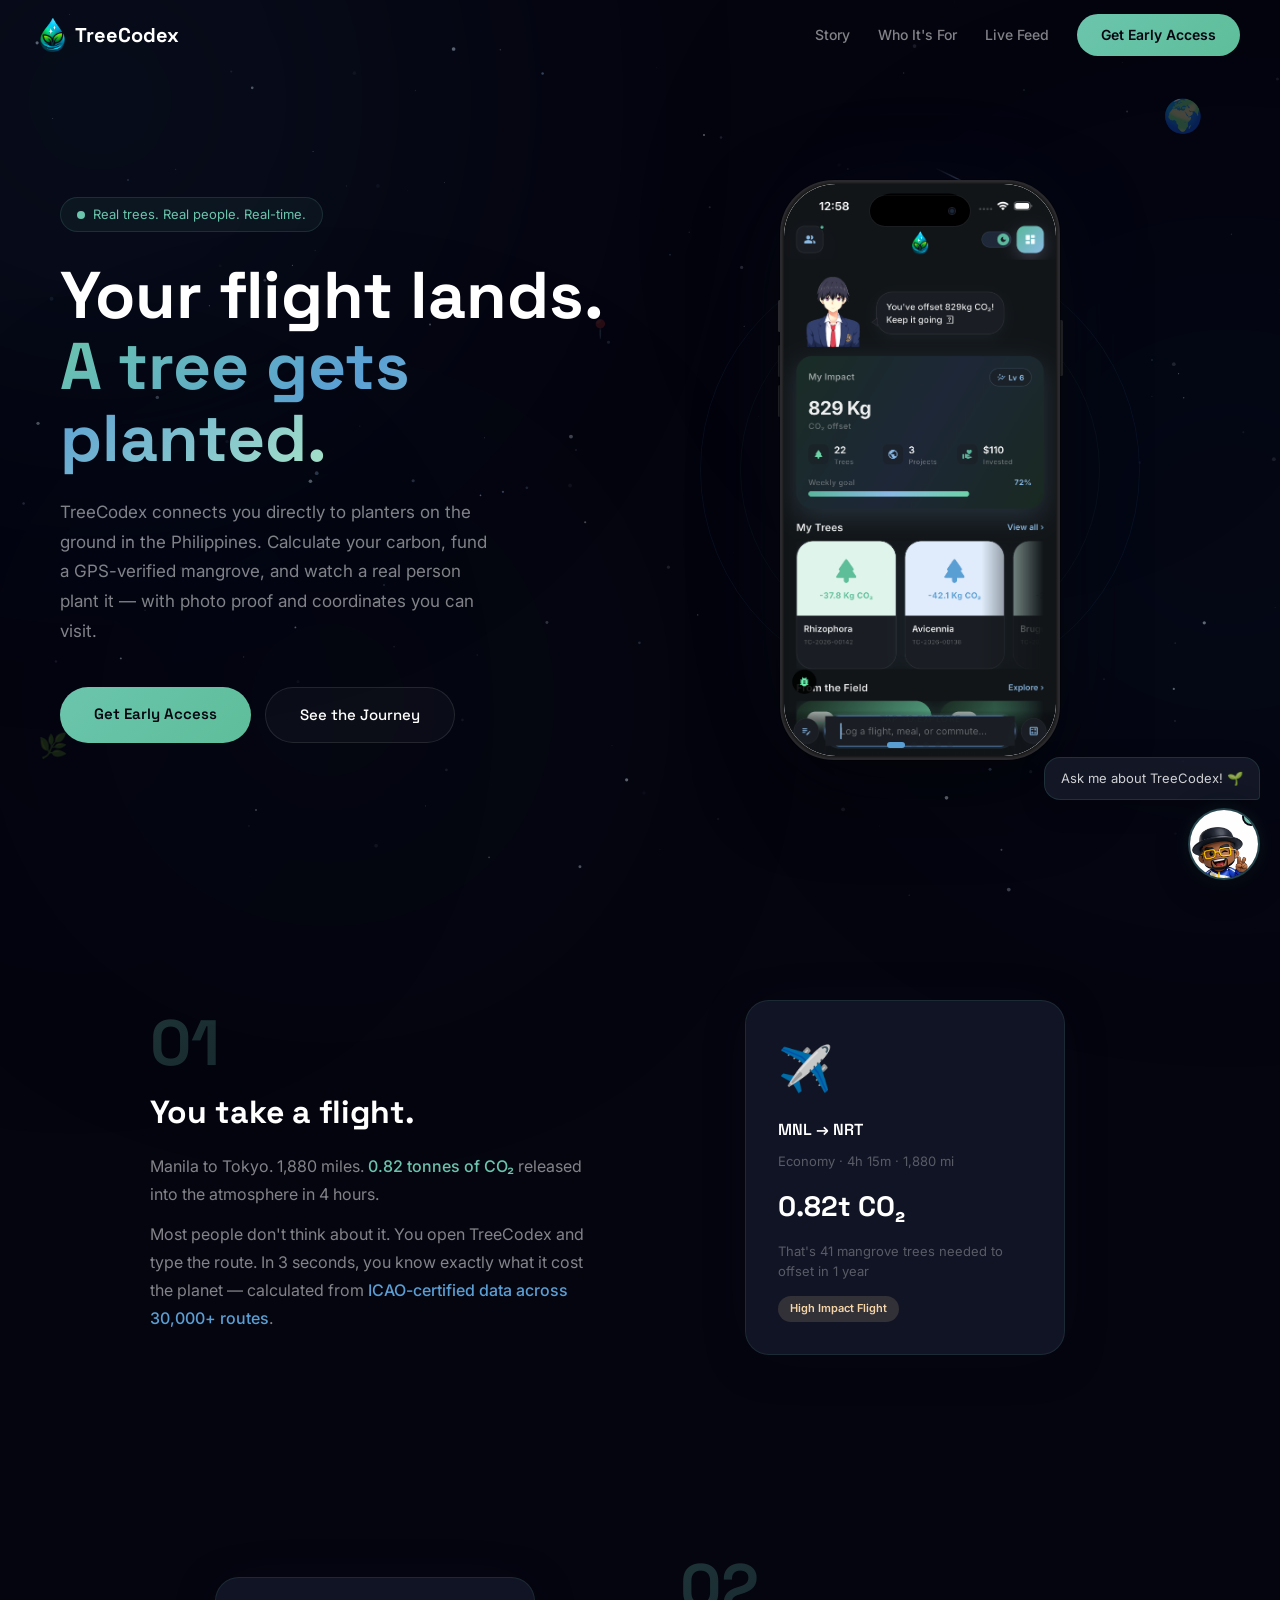
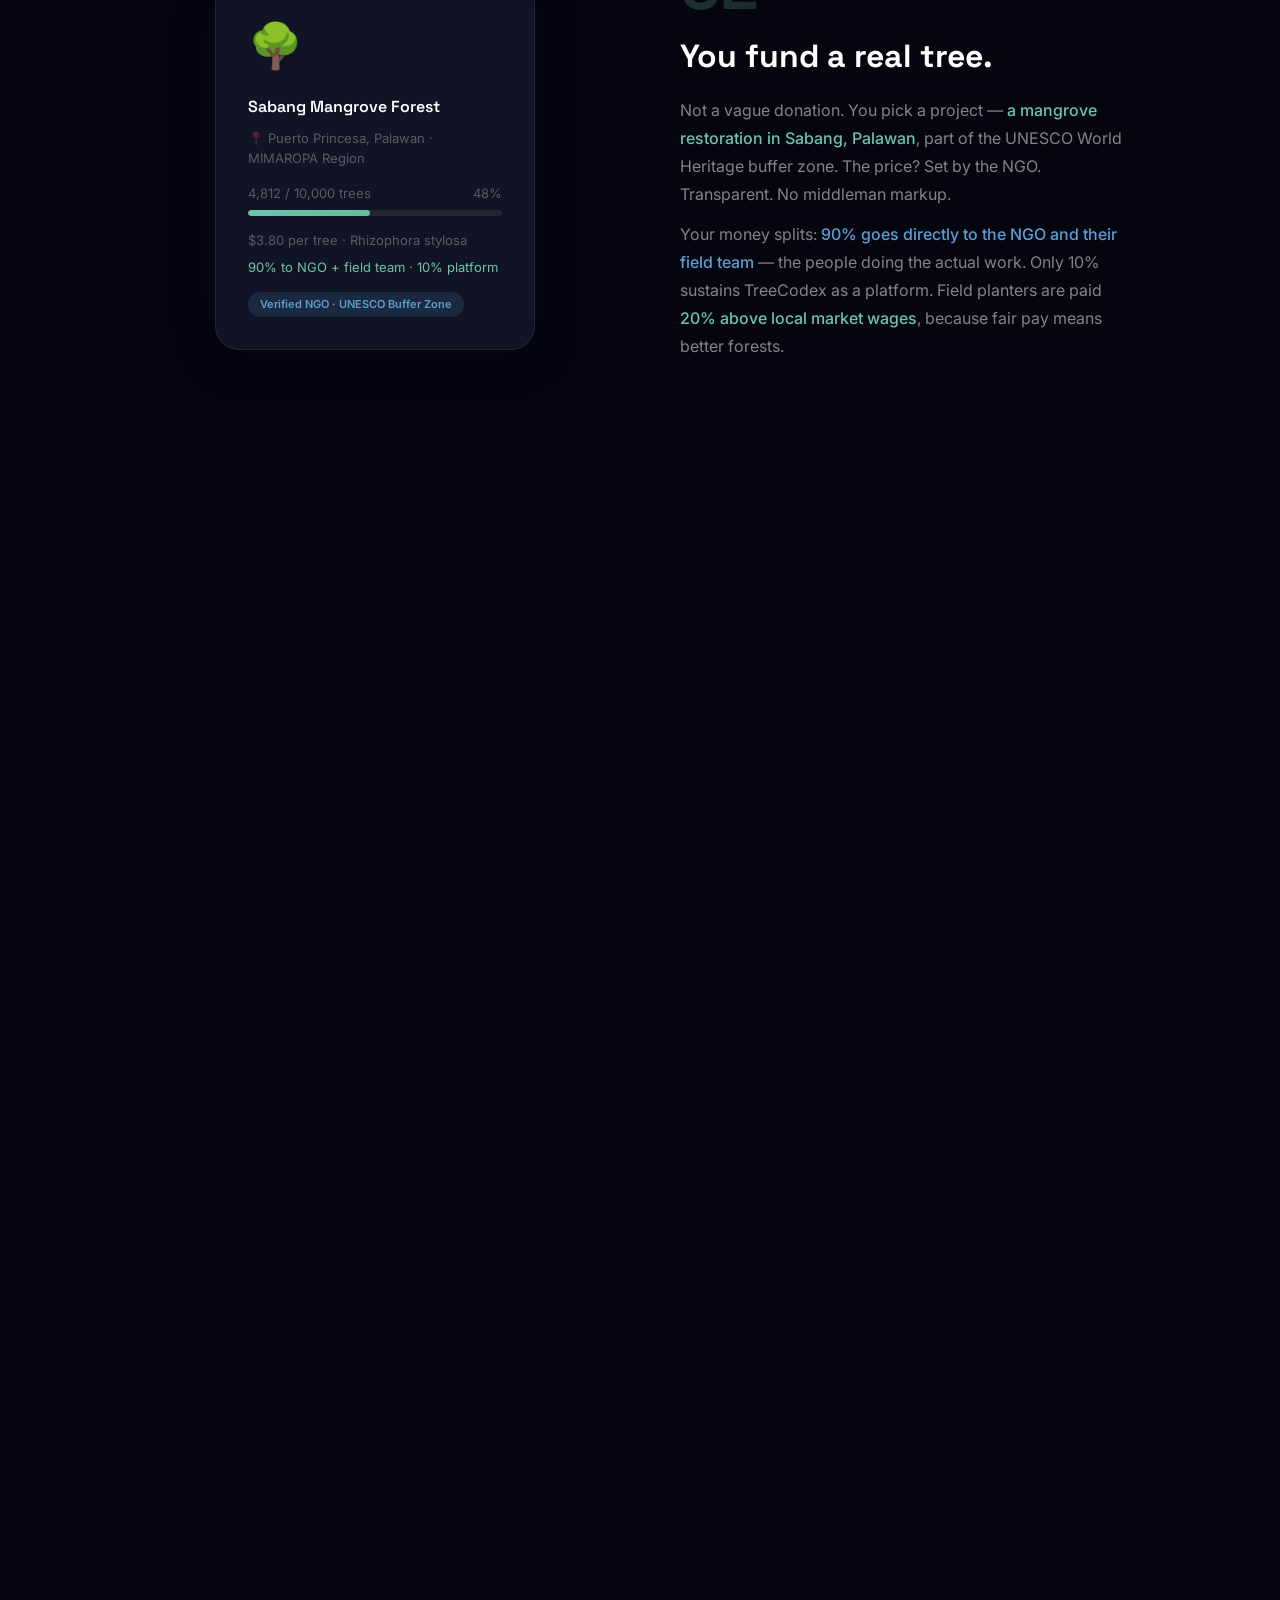
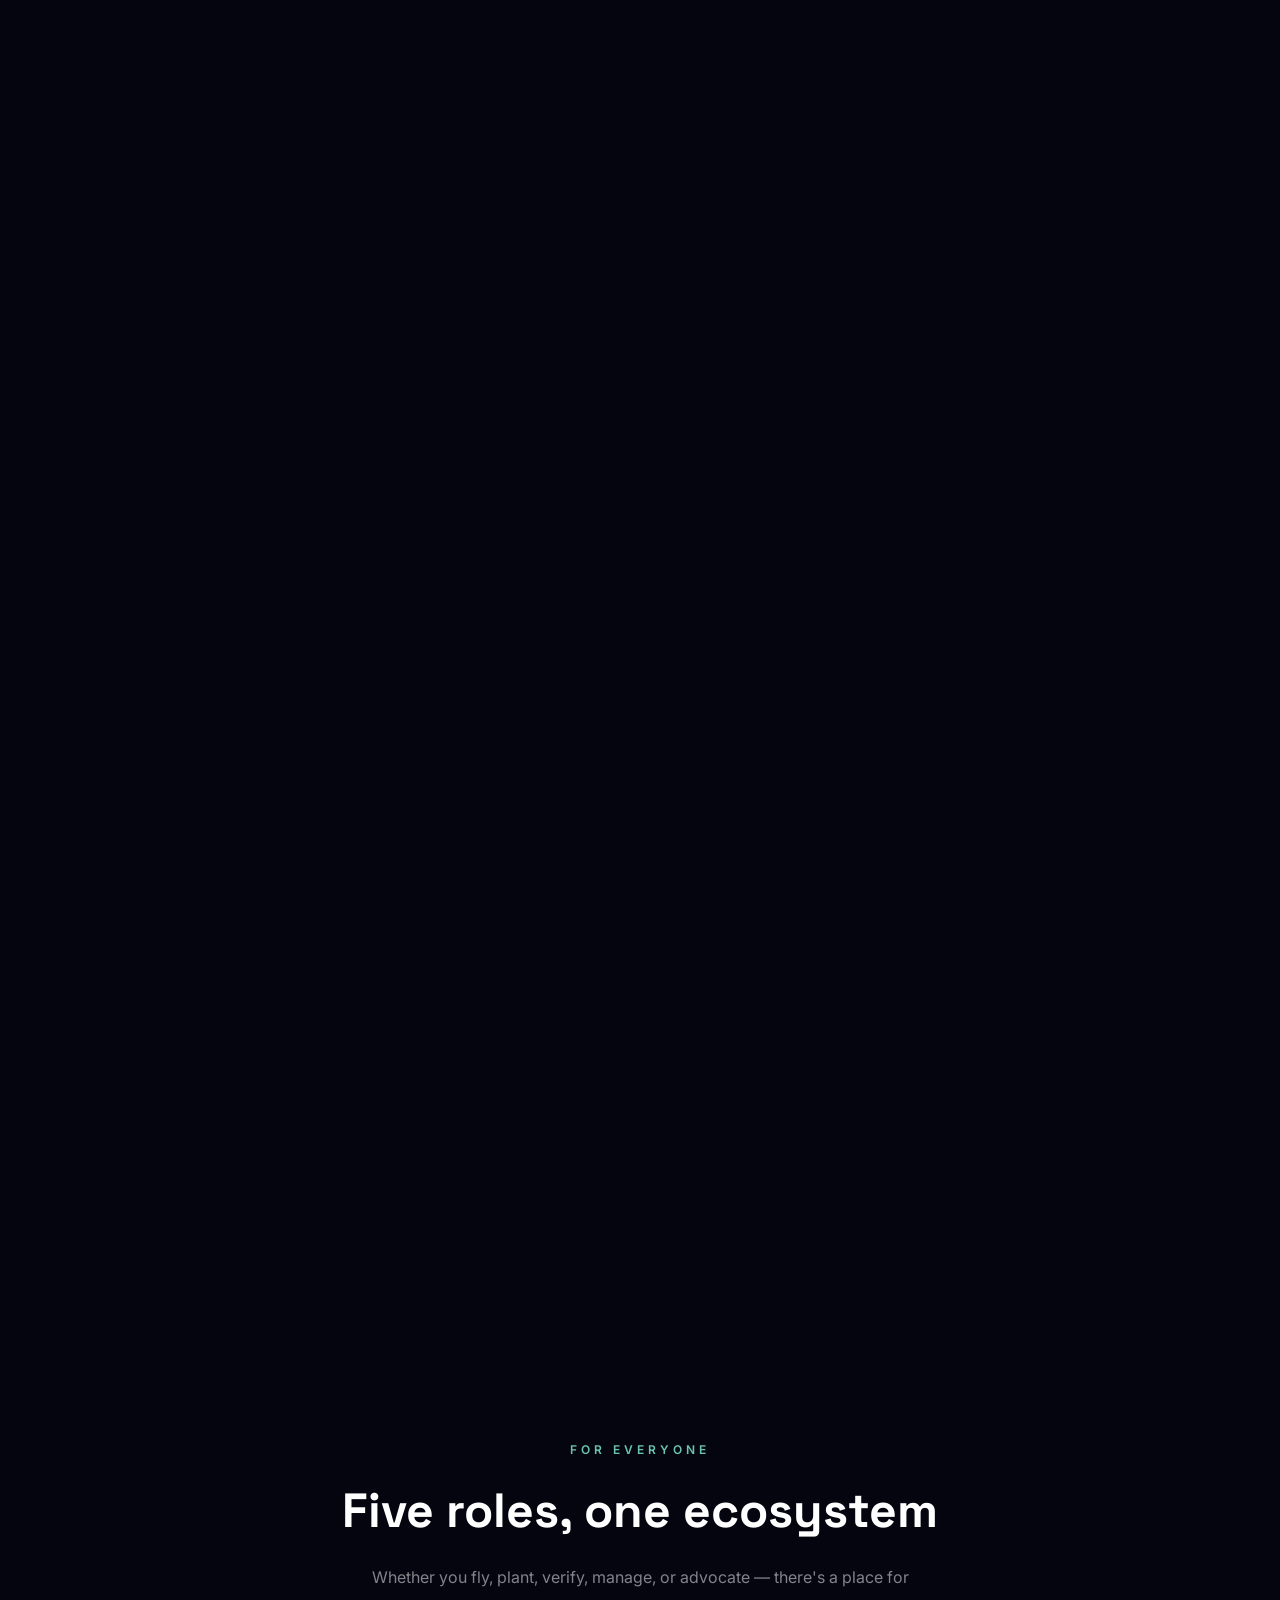
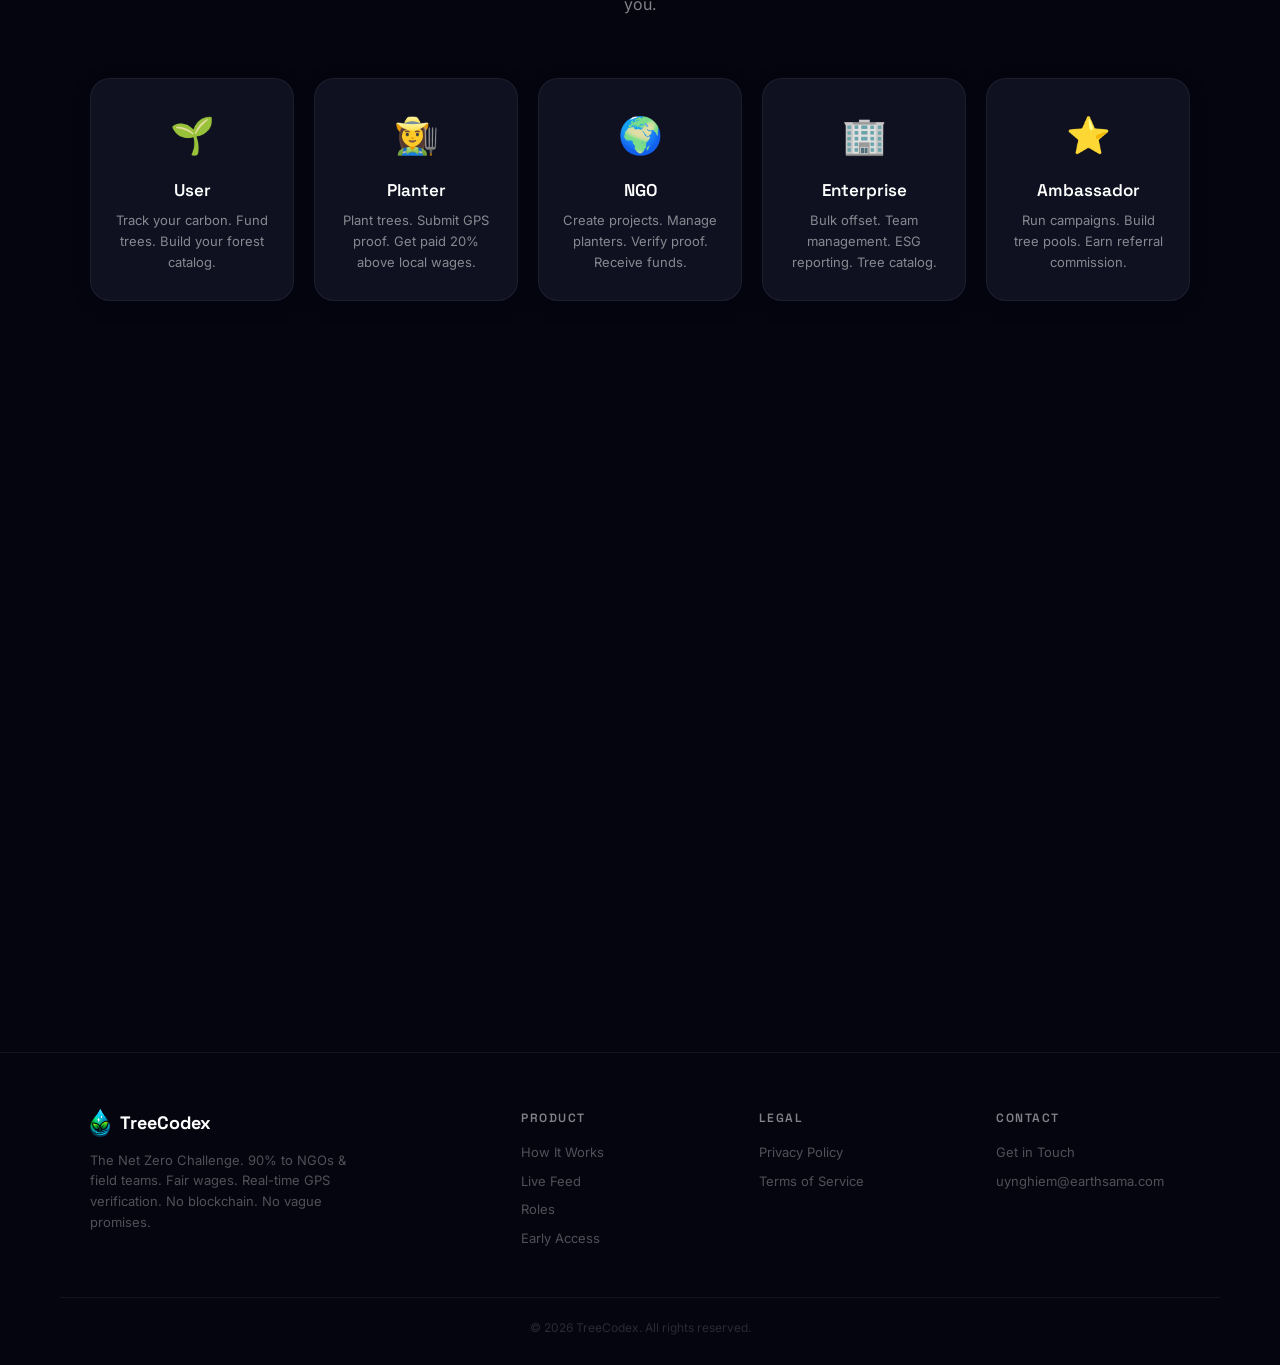
==== index.html @ ec92086e "🩹 fix: send button z-index in front of input bubble Co-Authored-By: Claude Opus 4.6 (1M context) <no" ====
<!DOCTYPE html>
<html lang="en">
<head>
<meta charset="UTF-8">
<meta name="viewport" content="width=device-width, initial-scale=1.0">
<title>TreeCodex — The Net Zero Challenge</title>
<link rel="preconnect" href="https://fonts.googleapis.com">
<link href="https://fonts.googleapis.com/css2?family=Space+Grotesk:wght@300;400;500;600;700&family=Inter:wght@300;400;500;600&display=swap" rel="stylesheet">
<style>
*,*::before,*::after{margin:0;padding:0;box-sizing:border-box}
html{scroll-behavior:smooth}
body{font-family:'Inter',sans-serif;background:#050510;color:#c8d5e2;overflow-x:hidden;line-height:1.6}
h1,h2,h3,h4{font-family:'Space Grotesk',sans-serif}
:root{
  --teal:#6BC5AD;--teal-dark:#4BA08A;--blue:#5A9FD4;--blue-light:#9EC3EF;
  --mint:#A8E4C8;--cream:#F7FAFF;--gold:#F6D6A8;--green:#5EBE9A;
  --bg:#050510;--border:rgba(255,255,255,0.06);
  --text-dim:rgba(255,255,255,0.5);--text-faint:rgba(255,255,255,0.3);
}

/* ── Stars BG (CSS) ── */
body::before,body::after{
  content:'';position:fixed;top:0;left:0;width:100%;height:100%;pointer-events:none;z-index:0;
}
body::before{
  background:
    radial-gradient(1px 1px at 10% 20%, rgba(158,195,239,0.5) 0%, transparent 100%),
    radial-gradient(1px 1px at 30% 65%, rgba(158,195,239,0.4) 0%, transparent 100%),
    radial-gradient(1.5px 1.5px at 55% 15%, rgba(255,255,255,0.5) 0%, transparent 100%),
    radial-gradient(1px 1px at 75% 80%, rgba(158,195,239,0.3) 0%, transparent 100%),
    radial-gradient(1px 1px at 90% 40%, rgba(107,197,173,0.4) 0%, transparent 100%),
    radial-gradient(1.5px 1.5px at 20% 90%, rgba(255,255,255,0.35) 0%, transparent 100%),
    radial-gradient(1px 1px at 45% 50%, rgba(158,195,239,0.3) 0%, transparent 100%),
    radial-gradient(1px 1px at 80% 10%, rgba(107,197,173,0.35) 0%, transparent 100%);
}
#particles{position:fixed;top:0;left:0;width:100%;height:100%;z-index:0;pointer-events:none}

/* ── Nebula orbs ── */
.glow-orb{position:fixed;border-radius:50%;filter:blur(160px);pointer-events:none;z-index:0}
.glow-orb.a{width:600px;height:600px;background:#1a3a5c;top:-200px;left:-200px;opacity:0.2}
.glow-orb.b{width:500px;height:500px;background:#0e3d5e;top:30%;right:-200px;opacity:0.12}
.glow-orb.c{width:400px;height:400px;background:#1a4a3a;bottom:0;left:10%;opacity:0.1}
.glow-orb.d{width:350px;height:350px;background:#2a1a4a;top:60%;left:-100px;opacity:0.08}
.glow-orb.e{width:300px;height:300px;background:#0a2a4a;top:10%;right:10%;opacity:0.06}

/* ── Floating ── */
.floating-element{position:absolute;pointer-events:none;z-index:1}
.float-1{top:10%;right:6%;font-size:32px;animation:floatA 9s ease-in-out infinite;opacity:0.3}
.float-2{bottom:15%;left:3%;font-size:24px;animation:floatA 11s ease-in-out infinite 2s;opacity:0.2}
.float-3{top:35%;left:46%;font-size:18px;animation:floatA 14s ease-in-out infinite 4s;opacity:0.15}
@keyframes floatA{0%,100%{transform:translateY(0) rotate(0deg)}33%{transform:translateY(-20px) rotate(5deg)}66%{transform:translateY(14px) rotate(-3deg)}}

/* ── Navbar ── */
.navbar{position:fixed;top:0;left:0;right:0;z-index:100;padding:14px 40px;display:flex;align-items:center;justify-content:space-between;transition:background .4s,backdrop-filter .4s}
.navbar.scrolled{background:rgba(5,5,16,0.92);backdrop-filter:blur(24px);border-bottom:1px solid var(--border)}
.nav-logo{font-family:'Space Grotesk',sans-serif;font-size:20px;font-weight:700;color:#fff;text-decoration:none;display:flex;align-items:center;gap:10px}
.nav-logo img{height:34px;width:auto}
.nav-links{display:flex;gap:28px;align-items:center}
.nav-links a{color:var(--text-dim);text-decoration:none;font-size:14px;font-weight:500;transition:color .3s}
.nav-links a:hover{color:var(--teal)}
.nav-cta{padding:10px 24px!important;background:linear-gradient(135deg,var(--teal),var(--green))!important;color:#050510!important;border-radius:50px;font-weight:600!important;transition:transform .3s,box-shadow .3s!important}
.nav-cta:hover{transform:translateY(-2px);box-shadow:0 8px 30px rgba(107,197,173,.3)}
@media(max-width:768px){.nav-links{display:none}.navbar{padding:12px 20px}}

/* ── Shared ── */
section{position:relative;z-index:1}
.section-label{text-align:center;font-size:12px;color:var(--teal);text-transform:uppercase;letter-spacing:4px;font-weight:600;margin-bottom:14px}
.section-title{text-align:center;font-size:clamp(30px,4vw,48px);font-weight:700;color:#fff;margin-bottom:14px}
.section-subtitle{text-align:center;font-size:16px;color:var(--text-dim);max-width:560px;margin:0 auto 60px;line-height:1.7}

/* ── Hero ── */
.hero{min-height:100vh;display:flex;align-items:center;padding:120px 60px 80px;overflow:hidden}
.hero-content{flex:1;max-width:560px;z-index:2}
.hero-badge{display:inline-flex;align-items:center;gap:8px;padding:6px 16px;background:rgba(107,197,173,.06);border:1px solid rgba(107,197,173,.15);border-radius:50px;font-size:13px;color:var(--teal);margin-bottom:28px}
.hero-badge .pulse{width:8px;height:8px;background:var(--teal);border-radius:50%;animation:pulse 2s infinite}
@keyframes pulse{0%,100%{opacity:1;transform:scale(1)}50%{opacity:.4;transform:scale(1.6)}}
.hero h1{font-size:clamp(38px,5.2vw,66px);font-weight:700;line-height:1.08;margin-bottom:24px;color:#fff}
.hero h1 .grad{background:linear-gradient(135deg,var(--teal),var(--blue),var(--mint));-webkit-background-clip:text;-webkit-text-fill-color:transparent;background-clip:text}
.hero p{font-size:17px;color:var(--text-dim);margin-bottom:40px;max-width:440px;line-height:1.75}
.hero-buttons{display:flex;gap:14px;flex-wrap:wrap}
.btn-primary{padding:15px 34px;background:linear-gradient(135deg,var(--teal),var(--green));color:#050510;border:none;border-radius:50px;font-size:15px;font-weight:600;cursor:pointer;transition:transform .3s,box-shadow .3s;text-decoration:none;font-family:'Space Grotesk',sans-serif}
.btn-primary:hover{transform:translateY(-3px);box-shadow:0 12px 40px rgba(107,197,173,.3)}
.btn-ghost{padding:15px 34px;background:rgba(255,255,255,.03);color:#fff;border:1px solid rgba(255,255,255,.1);border-radius:50px;font-size:15px;font-weight:500;cursor:pointer;transition:all .3s;text-decoration:none;font-family:'Space Grotesk',sans-serif}
.btn-ghost:hover{background:rgba(255,255,255,.07);border-color:rgba(107,197,173,.25)}

/* ── iPhone 17 Mockup ── */
.hero-visual{flex:1;display:flex;justify-content:center;align-items:center;position:relative;z-index:2}
.iphone{position:relative;width:280px;height:580px;animation:float 7s ease-in-out infinite}
@keyframes float{0%,100%{transform:translateY(0) rotate(1deg)}50%{transform:translateY(-18px) rotate(-0.5deg)}}
.iphone-frame{
  width:100%;height:100%;
  background:#1a1a1a;
  border-radius:54px;
  border:2px solid #2a2a2e;
  box-shadow:
    inset 0 0 0 1px rgba(255,255,255,0.04),
    0 0 0 1px rgba(0,0,0,0.4),
    0 30px 80px rgba(0,0,0,0.6),
    0 0 120px rgba(90,159,212,0.05);
  overflow:hidden;
  position:relative;
}
/* Dynamic Island — iPhone 17 smaller pill */
.dynamic-island{
  position:absolute;top:14px;left:50%;transform:translateX(-50%);z-index:10;
  width:100px;height:30px;
  background:#000;border-radius:16px;
  box-shadow:0 0 0 1px rgba(255,255,255,0.04);
}
/* Camera dot inside island */
.dynamic-island::after{
  content:'';position:absolute;width:8px;height:8px;
  background:radial-gradient(circle,#1a2a3a 30%,#0a0a14 70%);
  border:1px solid rgba(255,255,255,0.06);
  border-radius:50%;right:14px;top:50%;transform:translateY(-50%);
}
/* Side buttons — thinner for iPhone 17 */
.iphone::before{content:'';position:absolute;right:-2.5px;top:140px;width:2.5px;height:56px;background:#2a2a2e;border-radius:0 1.5px 1.5px 0}
.iphone::after{content:'';position:absolute;left:-2.5px;top:120px;width:2.5px;height:32px;background:#2a2a2e;border-radius:1.5px 0 0 1.5px}
.vol-btn{position:absolute;left:-2.5px;width:2.5px;background:#2a2a2e;border-radius:1.5px 0 0 1.5px}
.vol-up{top:165px;height:32px}.vol-dn{top:205px;height:32px}

/* Screen container — edge-to-edge display */
.iphone-screen-wrap{
  position:absolute;top:2px;left:2px;right:2px;bottom:2px;
  border-radius:52px;overflow:hidden;
  background:linear-gradient(180deg,var(--cream),#eef3fb);
}

/* Demo screens */
.demo-screen{
  position:absolute;top:0;left:0;width:100%;height:100%;
  display:flex;flex-direction:column;
  padding:56px 18px 18px;
  opacity:0;transition:opacity 0.5s ease,transform 0.5s ease;
  transform:translateY(20px);
  pointer-events:none;
}
.demo-screen.active{opacity:1;transform:translateY(0);pointer-events:auto}

/* Demo progress dots */
.demo-dots{
  position:absolute;bottom:8px;left:50%;transform:translateX(-50%);
  display:flex;gap:6px;z-index:15;
}
.demo-dot{
  width:6px;height:6px;border-radius:50%;
  background:rgba(36,42,51,0.2);transition:all 0.3s;
}
.demo-dot.active{background:#5A9FD4;width:18px;border-radius:3px}

/* Tap hint */
.tap-hint{
  position:absolute;bottom:30px;left:50%;transform:translateX(-50%);
  font-size:9px;color:rgba(36,42,51,0.3);font-weight:500;
  letter-spacing:0.5px;z-index:15;
  animation:tapPulse 2s ease-in-out infinite;
}
@keyframes tapPulse{0%,100%{opacity:0.4}50%{opacity:1}}

/* Screen element styles */
.ps-logo{height:22px;width:auto;margin-bottom:14px;align-self:center}
.ps-greet{font-family:'Space Grotesk',sans-serif;font-size:15px;font-weight:600;color:#242A33;margin-bottom:2px}
.ps-sub{font-size:11px;color:#606878;margin-bottom:18px}
.ps-btn{width:100%;padding:12px;border-radius:14px;margin-bottom:8px;font-family:'Space Grotesk',sans-serif;font-size:12px;font-weight:600;display:flex;align-items:center;gap:8px;cursor:pointer;transition:transform 0.15s}
.ps-btn:active{transform:scale(0.97)}
.ps-btn.teal{background:linear-gradient(135deg,var(--teal),var(--green));color:#050510}
.ps-btn.out{background:#fff;border:1px solid #E3EAF2;color:#242A33}
.ps-btn.dim{background:rgba(107,197,173,.08);color:var(--teal-dark)}
.ps-bar{margin-top:auto;height:38px;border-radius:19px;background:#fff;border:1px solid #E3EAF2;display:flex;align-items:center;padding:0 14px;font-size:10px;color:#8A9098;box-shadow:0 4px 16px rgba(80,56,120,.05)}
/* Screen-specific */
.ps-title{font-family:'Space Grotesk',sans-serif;font-size:14px;font-weight:600;color:#242A33;margin-bottom:12px}
.ps-label{font-size:10px;color:#8A9098;margin-bottom:4px;text-transform:uppercase;letter-spacing:0.5px}
.ps-input{width:100%;padding:10px 12px;border-radius:12px;border:1px solid #E3EAF2;background:#fff;font-size:12px;color:#242A33;font-family:'Inter',sans-serif;margin-bottom:10px}
.ps-result-card{background:#fff;border:1px solid #E3EAF2;border-radius:16px;padding:14px;margin-bottom:10px}
.ps-big{font-family:'Space Grotesk',sans-serif;font-size:24px;font-weight:700;color:#242A33}
.ps-small{font-size:10px;color:#8A9098;margin-top:2px}
.ps-tree-item{display:flex;gap:10px;align-items:center;padding:10px;background:#fff;border:1px solid #E3EAF2;border-radius:14px;margin-bottom:8px}
.ps-tree-icon{width:36px;height:36px;border-radius:10px;background:rgba(107,197,173,.1);display:flex;align-items:center;justify-content:center;font-size:18px;flex-shrink:0}
.ps-tree-name{font-size:11px;font-weight:600;color:#242A33}
.ps-tree-loc{font-size:9px;color:#8A9098}
.ps-tree-co2{font-size:9px;color:var(--teal-dark);margin-top:1px}
.ps-status{display:inline-block;padding:3px 8px;border-radius:10px;font-size:9px;font-weight:600}
.ps-status.verified{background:rgba(90,159,212,.1);color:#5A9FD4}
.ps-status.growing{background:rgba(107,197,173,.1);color:var(--teal-dark)}

.orbital-ring{position:absolute;width:440px;height:440px;border:1px solid rgba(90,159,212,.08);border-radius:50%;top:50%;left:50%;transform:translate(-50%,-50%);animation:spin 40s linear infinite}
.orbital-ring::after{content:'';position:absolute;width:8px;height:8px;background:var(--blue);border-radius:50%;top:-4px;left:50%;box-shadow:0 0 16px var(--blue)}
.orbital-ring-2{position:absolute;width:360px;height:360px;border:1px solid rgba(107,197,173,.06);border-radius:50%;top:50%;left:50%;transform:translate(-50%,-50%);animation:spin 25s linear infinite reverse}
.orbital-ring-2::after{content:'';position:absolute;width:6px;height:6px;background:var(--teal);border-radius:50%;bottom:-3px;left:30%;box-shadow:0 0 12px var(--teal)}
@keyframes spin{from{transform:translate(-50%,-50%) rotate(0deg)}to{transform:translate(-50%,-50%) rotate(360deg)}}

/* ── Story sections ── */
.story-section{padding:100px 60px;display:flex;align-items:center;gap:80px;max-width:1100px;margin:0 auto}
.story-section.reverse{flex-direction:row-reverse}
.story-text{flex:1}
.story-num{font-family:'Space Grotesk',sans-serif;font-size:64px;font-weight:700;background:linear-gradient(135deg,rgba(107,197,173,.25),rgba(90,159,212,.08));-webkit-background-clip:text;-webkit-text-fill-color:transparent;background-clip:text;line-height:1;margin-bottom:12px}
.story-text h2{font-size:32px;font-weight:700;color:#fff;margin-bottom:14px}
.story-text p{font-size:16px;color:var(--text-dim);line-height:1.75;margin-bottom:12px}
.hl{display:inline;color:var(--teal);font-weight:500}
.hl-blue{display:inline;color:var(--blue);font-weight:500}
.story-visual{flex:1;display:flex;justify-content:center}

/* ── Story cards — higher contrast ── */
.story-card{
  width:320px;padding:32px;
  background:rgba(20,24,40,0.85);
  border:1px solid rgba(107,197,173,.12);
  border-radius:24px;
  backdrop-filter:blur(12px);
  box-shadow:0 8px 40px rgba(0,0,0,.3),0 0 60px rgba(90,159,212,.04);
}
.story-card .emoji-lg{font-size:44px;margin-bottom:14px;display:block}
.story-card h4{font-size:16px;color:#fff;font-weight:600;margin-bottom:8px}
.story-card .meta{font-size:13px;color:var(--text-faint);margin-bottom:6px}
.tag{display:inline-block;padding:4px 12px;border-radius:20px;font-size:11px;font-weight:600;margin-top:8px}
.tag-live{background:rgba(94,190,154,.15);color:var(--green)}
.tag-verified{background:rgba(90,159,212,.15);color:var(--blue)}
.tag-teal{background:rgba(107,197,173,.15);color:var(--teal)}
.tag-warm{background:rgba(246,214,168,.15);color:var(--gold)}
.big-num{font-size:28px;font-weight:700;color:#fff;margin:12px 0;font-family:'Space Grotesk',sans-serif}
.progress-wrap{margin:14px 0}
.progress-bar{height:6px;background:rgba(255,255,255,.08);border-radius:3px;overflow:hidden}
.progress-fill{height:100%;border-radius:3px}
.proof-box{margin:14px 0;padding:14px;background:rgba(255,255,255,.04);border:1px solid rgba(255,255,255,.05);border-radius:12px}
.proof-line{font-size:12px;color:var(--text-faint);margin-bottom:4px}
.proof-line:last-child{margin-bottom:0}

/* Live feed */
.live-dot{display:inline-block;width:8px;height:8px;background:var(--green);border-radius:50%;margin-right:6px;animation:pulse 2s infinite}
.live-label{font-size:12px;color:var(--green);font-weight:600;margin-bottom:14px;display:flex;align-items:center}
.feed-item{display:flex;gap:12px;padding:14px 0;border-bottom:1px solid rgba(255,255,255,.05)}
.feed-item:last-child{border-bottom:none}
.feed-avatar{width:36px;height:36px;border-radius:50%;display:flex;align-items:center;justify-content:center;font-size:16px;flex-shrink:0}
.feed-avatar.planter{background:rgba(107,197,173,.12)}
.feed-avatar.ngo{background:rgba(90,159,212,.1)}
.feed-avatar.user{background:rgba(158,195,239,.1)}
.feed-avatar.biz{background:rgba(246,214,168,.1)}
.feed-action{font-size:13px;color:rgba(255,255,255,.55)}
.feed-action strong{color:#fff}
.feed-time{font-size:11px;color:var(--text-faint);margin-top:2px}

/* ── Stats ── */
.stats{padding:80px 60px}
.stats-container{max-width:1000px;margin:0 auto;display:flex;justify-content:center;gap:72px;flex-wrap:wrap}
.stat{text-align:center}
.stat-number{font-family:'Space Grotesk',sans-serif;font-size:clamp(36px,5vw,56px);font-weight:700;background:linear-gradient(135deg,var(--teal),var(--blue));-webkit-background-clip:text;-webkit-text-fill-color:transparent;background-clip:text;line-height:1.1;margin-bottom:6px}
.stat-label{font-size:14px;color:var(--text-faint)}

/* ── Roles ── */
.roles{padding:100px 60px}
.roles-grid{display:grid;grid-template-columns:repeat(auto-fit,minmax(200px,1fr));gap:20px;max-width:1100px;margin:0 auto}
.role-card{
  background:rgba(20,24,40,0.7);
  border:1px solid rgba(255,255,255,.06);
  border-radius:20px;padding:28px 22px;text-align:center;
  transition:all .4s;position:relative;overflow:hidden;
  box-shadow:0 4px 20px rgba(0,0,0,.2);
}
.role-card::before{content:'';position:absolute;top:0;left:0;right:0;height:2px;background:linear-gradient(90deg,transparent,var(--rc,var(--teal)),transparent);opacity:0;transition:opacity .4s}
.role-card:hover{transform:translateY(-6px);border-color:rgba(255,255,255,.1);box-shadow:0 12px 40px rgba(0,0,0,.3)}
.role-card:hover::before{opacity:1}
.role-emoji{font-size:36px;margin-bottom:12px;display:block}
.role-card h3{font-size:17px;font-weight:600;color:#fff;margin-bottom:6px}
.role-card p{font-size:13px;color:var(--text-dim);line-height:1.6}

/* ── CTA ── */
.cta{padding:120px 60px;text-align:center}
.cta-box{max-width:680px;margin:0 auto;padding:60px 44px;background:rgba(20,24,40,0.6);border:1px solid rgba(107,197,173,.1);border-radius:32px;backdrop-filter:blur(16px);position:relative;overflow:hidden;box-shadow:0 0 80px rgba(90,159,212,.04)}
.cta h2{font-size:clamp(26px,3.5vw,40px);font-weight:700;color:#fff;margin-bottom:14px;position:relative}
.cta p{font-size:16px;color:var(--text-dim);margin-bottom:32px;position:relative}
.store-buttons{display:flex;justify-content:center;gap:14px;flex-wrap:wrap;position:relative}
.store-btn{display:flex;align-items:center;gap:10px;padding:13px 26px;background:#fff;color:#050510;border-radius:14px;text-decoration:none;font-family:'Space Grotesk',sans-serif;transition:transform .3s,box-shadow .3s}
.store-btn:hover{transform:translateY(-3px);box-shadow:0 12px 40px rgba(255,255,255,.1)}
.store-icon{font-size:22px}
.store-text small{font-size:10px;display:block;opacity:.5}
.store-text span{font-size:15px;font-weight:600;display:block}

/* ── Footer ── */
.footer{padding:56px 60px 28px;border-top:1px solid var(--border);position:relative;z-index:1}
.footer-grid{display:grid;grid-template-columns:2fr 1fr 1fr 1fr;gap:44px;max-width:1100px;margin:0 auto 40px}
.footer-logo-wrap{display:flex;align-items:center;gap:10px;margin-bottom:12px}
.footer-logo-wrap img{height:28px}
.footer-logo-wrap span{font-family:'Space Grotesk',sans-serif;font-size:18px;font-weight:700;color:#fff}
.footer-brand p{font-size:13px;color:var(--text-faint);max-width:260px;line-height:1.6}
.footer-col h4{font-size:12px;font-weight:600;color:var(--text-dim);margin-bottom:14px;text-transform:uppercase;letter-spacing:1.5px}
.footer-col a{display:block;font-size:13px;color:var(--text-faint);text-decoration:none;margin-bottom:8px;transition:color .3s}
.footer-col a:hover{color:var(--teal)}
.footer-bottom{text-align:center;padding-top:20px;border-top:1px solid var(--border);font-size:12px;color:rgba(255,255,255,.15)}

/* ── Reveal ── */
.reveal{opacity:0;transform:translateY(35px);transition:opacity .7s ease,transform .7s ease}
.reveal.visible{opacity:1;transform:translateY(0)}
.rd1{transition-delay:.1s}.rd2{transition-delay:.2s}.rd3{transition-delay:.25s}.rd4{transition-delay:.3s}.rd5{transition-delay:.35s}

/* ── Mobile ── */
@media(max-width:768px){
  .hero{flex-direction:column;padding:110px 24px 60px;text-align:center}
  .hero p{margin-left:auto;margin-right:auto}
  .hero-buttons{justify-content:center}
  .hero-visual{margin-top:40px}
  .iphone{width:220px;height:455px}
  .dynamic-island{width:80px;height:24px;top:10px}
  .demo-screen{padding:44px 14px 14px}
  .ps-btn{padding:10px;font-size:11px;margin-bottom:6px}
  .ps-result-card{padding:10px}
  .ps-tree-item{padding:8px}
  .ps-title{font-size:12px}
  .story-section,.story-section.reverse{flex-direction:column;padding:60px 24px;gap:40px}
  .story-card{width:100%;max-width:360px}
  section{padding-left:24px!important;padding-right:24px!important}
  .stats-container{gap:36px}
  .footer-grid{grid-template-columns:1fr;gap:28px}
  .orbital-ring,.orbital-ring-2{display:none}
  .floating-element{display:none}
  .roles-grid{grid-template-columns:repeat(2,1fr)}
}
</style>
</head>
<body>

<canvas id="particles"></canvas>
<div class="glow-orb a"></div>
<div class="glow-orb b"></div>
<div class="glow-orb c"></div>
<div class="glow-orb d"></div>
<div class="glow-orb e"></div>
<div class="floating-element float-1">🌍</div>
<div class="floating-element float-2">🌿</div>
<div class="floating-element float-3">📍</div>

<!-- Navbar -->
<nav class="navbar" id="navbar">
  <a href="#" class="nav-logo"><img src="logo.png" alt="TreeCodex">TreeCodex</a>
  <div class="nav-links">
    <a href="#story">Story</a>
    <a href="#roles">Who It's For</a>
    <a href="#live">Live Feed</a>
    <a href="#download" class="nav-cta">Get Early Access</a>
  </div>
</nav>

<!-- Hero -->
<section class="hero">
  <div class="hero-content">
    <div class="hero-badge"><span class="pulse"></span>Real trees. Real people. Real-time.</div>
    <h1>Your flight lands.<br><span class="grad">A tree gets planted.</span></h1>
    <p>TreeCodex connects you directly to planters on the ground in the Philippines. Calculate your carbon, fund a GPS-verified mangrove, and watch a real person plant it — with photo proof and coordinates you can visit.</p>
    <div class="hero-buttons">
      <a href="#download" class="btn-primary">Get Early Access</a>
      <a href="#story" class="btn-ghost">See the Journey</a>
    </div>
  </div>
  <div class="hero-visual">
    <div class="orbital-ring"></div>
    <div class="orbital-ring-2"></div>
    <div class="iphone" id="demoPhone">
      <div class="vol-btn vol-up"></div>
      <div class="vol-btn vol-dn"></div>
      <div class="iphone-frame">
        <div class="dynamic-island"></div>
        <div class="iphone-screen-wrap" id="demoWrap">

          <!-- Screen 1: Real app home screenshot -->
          <div class="demo-screen active" data-screen="0" onclick="demoGo(1)" style="padding:0;cursor:pointer">
            <img src="screens/s1_home.png" style="width:100%;height:100%;object-fit:cover;object-position:top;border-radius:52px" alt="TreeCodex Home">
          </div>

          <!-- Screen 2: Real app — dark mode tree cards (zoomed) -->
          <div class="demo-screen" data-screen="1" style="padding:0;background:#0e1621">
            <div style="padding:56px 18px 18px;display:flex;flex-direction:column;height:100%">
              <div class="ps-title" style="color:#fff">✈️ Carbon Calculator</div>
              <div class="ps-label" style="color:rgba(255,255,255,0.4)">From</div>
              <div class="ps-input" style="background:rgba(255,255,255,0.06);border-color:rgba(255,255,255,0.08);color:#fff">MNL — Manila (Ninoy Aquino)</div>
              <div class="ps-label" style="color:rgba(255,255,255,0.4)">To</div>
              <div class="ps-input" style="background:rgba(255,255,255,0.06);border-color:rgba(255,255,255,0.08);color:#fff">NRT — Tokyo (Narita)</div>
              <div class="ps-label" style="color:rgba(255,255,255,0.4)">Cabin Class</div>
              <div style="display:flex;gap:6px;margin-bottom:14px">
                <div style="flex:1;padding:8px;border-radius:10px;background:linear-gradient(135deg,var(--teal),var(--green));color:#050510;font-size:10px;font-weight:600;text-align:center">Economy</div>
                <div style="flex:1;padding:8px;border-radius:10px;background:rgba(255,255,255,0.06);border:1px solid rgba(255,255,255,0.08);font-size:10px;color:rgba(255,255,255,0.5);text-align:center">Business</div>
                <div style="flex:1;padding:8px;border-radius:10px;background:rgba(255,255,255,0.06);border:1px solid rgba(255,255,255,0.08);font-size:10px;color:rgba(255,255,255,0.5);text-align:center">First</div>
              </div>
              <div class="ps-btn teal" onclick="event.stopPropagation();demoGo(2)">Calculate CO₂ →</div>
              <div style="flex:1"></div>
              <div class="ps-btn" onclick="event.stopPropagation();demoGo(0)" style="margin-bottom:0;background:rgba(255,255,255,0.06);color:rgba(255,255,255,0.5)">← Back</div>
            </div>
          </div>

          <!-- Screen 3: Results — dark mode -->
          <div class="demo-screen" data-screen="2" style="padding:0;background:#0e1621">
            <div style="padding:56px 18px 18px;display:flex;flex-direction:column;height:100%">
              <div class="ps-title" style="color:#fff">Your Flight Impact</div>
              <div class="ps-result-card" style="background:rgba(255,255,255,0.05);border-color:rgba(255,255,255,0.08)">
                <div style="text-align:center">
                  <div style="font-size:10px;color:rgba(255,255,255,0.4);margin-bottom:4px">MNL → NRT · Economy</div>
                  <div class="ps-big" style="color:#fff">0.82t CO₂</div>
                  <div class="ps-small" style="color:rgba(255,255,255,0.35)">820 kg carbon dioxide equivalent</div>
                </div>
              </div>
              <div class="ps-result-card" style="background:rgba(255,255,255,0.05);border-color:rgba(255,255,255,0.08)">
                <div style="display:flex;justify-content:space-between;align-items:center">
                  <div>
                    <div style="font-size:10px;color:rgba(255,255,255,0.4)">Trees to offset</div>
                    <div style="font-size:18px;font-weight:700;color:#fff;font-family:'Space Grotesk',sans-serif">41 trees</div>
                  </div>
                  <div style="text-align:right">
                    <div style="font-size:10px;color:rgba(255,255,255,0.4)">Estimated cost</div>
                    <div style="font-size:18px;font-weight:700;color:var(--teal);font-family:'Space Grotesk',sans-serif">$155.80</div>
                  </div>
                </div>
              </div>
              <div style="font-size:9px;color:rgba(255,255,255,0.3);text-align:center;margin-bottom:10px">90% to NGO + field team · 10% platform fee</div>
              <div class="ps-btn teal" onclick="event.stopPropagation();demoGo(3)">🌱 &nbsp;Offset Now →</div>
              <div style="flex:1"></div>
              <div class="ps-btn" onclick="event.stopPropagation();demoGo(1)" style="margin-bottom:0;background:rgba(255,255,255,0.06);color:rgba(255,255,255,0.5)">← Back</div>
            </div>
          </div>

          <!-- Screen 4: Projects — dark mode -->
          <div class="demo-screen" data-screen="3" style="padding:0;background:#0e1621">
            <div style="padding:56px 18px 18px;display:flex;flex-direction:column;height:100%">
              <div class="ps-title" style="color:#fff">🌳 Choose a Project</div>
              <div class="ps-result-card" onclick="event.stopPropagation();demoGo(4)" style="cursor:pointer;background:rgba(255,255,255,0.05);border-color:rgba(255,255,255,0.08)">
                <div style="font-size:12px;font-weight:600;color:#fff;margin-bottom:4px">Sabang Mangrove Forest</div>
                <div style="font-size:9px;color:rgba(255,255,255,0.4);margin-bottom:8px">📍 Puerto Princesa, Palawan · Rhizophora stylosa</div>
                <div style="height:4px;background:rgba(255,255,255,0.06);border-radius:2px;overflow:hidden;margin-bottom:4px">
                  <div style="width:48%;height:100%;background:linear-gradient(90deg,var(--teal),var(--green));border-radius:2px"></div>
                </div>
                <div style="display:flex;justify-content:space-between;font-size:9px;color:rgba(255,255,255,0.35)"><span>4,812 / 10,000</span><span>$3.80/tree</span></div>
              </div>
              <div class="ps-result-card" style="background:rgba(255,255,255,0.05);border-color:rgba(255,255,255,0.08)">
                <div style="font-size:12px;font-weight:600;color:#fff;margin-bottom:4px">Bakhawan Eco-Park</div>
                <div style="font-size:9px;color:rgba(255,255,255,0.4);margin-bottom:8px">📍 Kalibo, Aklan (Boracay) · Rhizophora stylosa</div>
                <div style="height:4px;background:rgba(255,255,255,0.06);border-radius:2px;overflow:hidden;margin-bottom:4px">
                  <div style="width:72%;height:100%;background:linear-gradient(90deg,var(--blue),var(--blue-light));border-radius:2px"></div>
                </div>
                <div style="display:flex;justify-content:space-between;font-size:9px;color:rgba(255,255,255,0.35)"><span>8,424 / 11,700</span><span>$4.20/tree</span></div>
              </div>
              <div class="ps-result-card" style="background:rgba(255,255,255,0.05);border-color:rgba(255,255,255,0.08)">
                <div style="font-size:12px;font-weight:600;color:#fff;margin-bottom:4px">Silonay Conservation Area</div>
                <div style="font-size:9px;color:rgba(255,255,255,0.4);margin-bottom:8px">📍 Calapan, Mindoro · Avicennia marina</div>
                <div style="height:4px;background:rgba(255,255,255,0.06);border-radius:2px;overflow:hidden;margin-bottom:4px">
                  <div style="width:31%;height:100%;background:linear-gradient(90deg,var(--teal),var(--mint));border-radius:2px"></div>
                </div>
                <div style="display:flex;justify-content:space-between;font-size:9px;color:rgba(255,255,255,0.35)"><span>1,426 / 4,600</span><span>$3.50/tree</span></div>
              </div>
              <div style="flex:1"></div>
              <div class="ps-btn" onclick="event.stopPropagation();demoGo(0)" style="margin-bottom:0;background:rgba(255,255,255,0.06);color:rgba(255,255,255,0.5)">← Home</div>
            </div>
          </div>

          <!-- Screen 5: My Trees — dark mode -->
          <div class="demo-screen" data-screen="4" style="padding:0;background:#0e1621">
            <div style="padding:56px 18px 18px;display:flex;flex-direction:column;height:100%">
              <div class="ps-title" style="color:#fff">📍 My Trees <span style="font-weight:400;color:rgba(255,255,255,0.4);font-size:12px">(12)</span></div>
              <div class="ps-tree-item" style="background:rgba(255,255,255,0.05);border-color:rgba(255,255,255,0.08)">
                <div class="ps-tree-icon" style="background:rgba(107,197,173,0.12)">🌳</div>
                <div style="flex:1">
                  <div class="ps-tree-name" style="color:#fff">TC-2026-00412</div>
                  <div class="ps-tree-loc" style="color:rgba(255,255,255,0.35)">📍 Sabang, Palawan</div>
                  <div class="ps-tree-co2" style="color:var(--teal)">🌿 24.5 kg CO₂/yr</div>
                </div>
                <span class="ps-status verified">Verified</span>
              </div>
              <div class="ps-tree-item" style="background:rgba(255,255,255,0.05);border-color:rgba(255,255,255,0.08)">
                <div class="ps-tree-icon" style="background:rgba(107,197,173,0.12)">🌴</div>
                <div style="flex:1">
                  <div class="ps-tree-name" style="color:#fff">TC-2026-00413</div>
                  <div class="ps-tree-loc" style="color:rgba(255,255,255,0.35)">📍 Kalibo, Aklan (Boracay)</div>
                  <div class="ps-tree-co2" style="color:var(--teal)">🌿 31.2 kg CO₂/yr</div>
                </div>
                <span class="ps-status growing">Growing</span>
              </div>
              <div class="ps-tree-item" style="background:rgba(255,255,255,0.05);border-color:rgba(255,255,255,0.08)">
                <div class="ps-tree-icon" style="background:rgba(107,197,173,0.12)">🌲</div>
                <div style="flex:1">
                  <div class="ps-tree-name" style="color:#fff">TC-2026-00414</div>
                  <div class="ps-tree-loc" style="color:rgba(255,255,255,0.35)">📍 Silonay, Mindoro</div>
                  <div class="ps-tree-co2" style="color:var(--teal)">🌿 19.8 kg CO₂/yr</div>
                </div>
                <span class="ps-status verified">Verified</span>
              </div>
              <div class="ps-tree-item" style="background:rgba(255,255,255,0.05);border-color:rgba(255,255,255,0.08)">
                <div class="ps-tree-icon" style="background:rgba(107,197,173,0.12)">🌳</div>
                <div style="flex:1">
                  <div class="ps-tree-name" style="color:#fff">TC-2026-00415</div>
                  <div class="ps-tree-loc" style="color:rgba(255,255,255,0.35)">📍 El Nido, Palawan</div>
                  <div class="ps-tree-co2" style="color:var(--teal)">🌿 27.1 kg CO₂/yr</div>
                </div>
                <span class="ps-status growing">Growing</span>
              </div>
              <div style="flex:1"></div>
              <div class="ps-btn" onclick="event.stopPropagation();demoGo(0)" style="margin-bottom:0;background:rgba(255,255,255,0.06);color:rgba(255,255,255,0.5)">← Home</div>
            </div>
          </div>

          <!-- Progress dots -->
          <div class="demo-dots">
            <div class="demo-dot active" data-dot="0"></div>
            <div class="demo-dot" data-dot="1"></div>
            <div class="demo-dot" data-dot="2"></div>
            <div class="demo-dot" data-dot="3"></div>
            <div class="demo-dot" data-dot="4"></div>
          </div>
          <div class="tap-hint">TAP TO EXPLORE</div>
        </div>
      </div>
    </div>
  </div>
</section>

<!-- Story 1 -->
<section id="story">
<div class="story-section reveal">
  <div class="story-text">
    <div class="story-num">01</div>
    <h2>You take a flight.</h2>
    <p>Manila to Tokyo. 1,880 miles. <span class="hl">0.82 tonnes of CO₂</span> released into the atmosphere in 4 hours.</p>
    <p>Most people don't think about it. You open TreeCodex and type the route. In 3 seconds, you know exactly what it cost the planet — calculated from <span class="hl-blue">ICAO-certified data across 30,000+ routes</span>.</p>
  </div>
  <div class="story-visual">
    <div class="story-card">
      <span class="emoji-lg">✈️</span>
      <h4>MNL → NRT</h4>
      <div class="meta">Economy · 4h 15m · 1,880 mi</div>
      <div class="big-num">0.82t CO₂</div>
      <div class="meta">That's 41 mangrove trees needed to offset in 1 year</div>
      <span class="tag tag-warm">High Impact Flight</span>
    </div>
  </div>
</div>

<!-- Story 2 -->
<div class="story-section reverse reveal">
  <div class="story-text">
    <div class="story-num">02</div>
    <h2>You fund a real tree.</h2>
    <p>Not a vague donation. You pick a project — <span class="hl">a mangrove restoration in Sabang, Palawan</span>, part of the UNESCO World Heritage buffer zone. The price? Set by the NGO. Transparent. No middleman markup.</p>
    <p>Your money splits: <span class="hl-blue">90% goes directly to the NGO and their field team</span> — the people doing the actual work. Only 10% sustains TreeCodex as a platform. Field planters are paid <span class="hl">20% above local market wages</span>, because fair pay means better forests.</p>
  </div>
  <div class="story-visual">
    <div class="story-card">
      <span class="emoji-lg">🌳</span>
      <h4>Sabang Mangrove Forest</h4>
      <div class="meta">📍 Puerto Princesa, Palawan · MIMAROPA Region</div>
      <div class="progress-wrap">
        <div style="display:flex;justify-content:space-between;font-size:13px;color:var(--text-faint);margin-bottom:6px"><span>4,812 / 10,000 trees</span><span>48%</span></div>
        <div class="progress-bar"><div class="progress-fill" style="width:48%;background:linear-gradient(90deg,var(--teal),var(--green))"></div></div>
      </div>
      <div class="meta">$3.80 per tree · Rhizophora stylosa</div>
      <div class="meta" style="color:var(--teal)">90% to NGO + field team · 10% platform</div>
      <span class="tag tag-verified">Verified NGO · UNESCO Buffer Zone</span>
    </div>
  </div>
</div>

<!-- Story 3 -->
<div class="story-section reveal">
  <div class="story-text">
    <div class="story-num">03</div>
    <h2>A planter puts it in the ground.</h2>
    <p>Meet the person who actually plants your tree. They're part of the NGO's field team — <span class="hl">paid 20% above local market wages</span> because fair compensation creates sustainable reforestation. They're assigned the job only after your tree is 100% funded.</p>
    <p>They walk to the GPS coordinates along the coast of Palawan, plant the Rhizophora propagule into the mudflat, then open TreeCodex and <span class="hl-blue">take a GPS-tagged photo</span>. The app captures exact coordinates, timestamp, and photo. No faking it. The proof goes to the NGO for verification.</p>
  </div>
  <div class="story-visual">
    <div class="story-card">
      <span class="emoji-lg">👩‍🌾</span>
      <h4>Proof Submission</h4>
      <div class="meta">Planter: Maria L. · Batch #2847</div>
      <div class="proof-box">
        <div class="proof-line">📍 10.1935°N, 118.8947°E</div>
        <div class="proof-line">📷 3 photos captured</div>
        <div class="proof-line">⏱ 2026-03-24 09:14 UTC</div>
        <div class="proof-line">🌡 GPS accuracy: ±3.2m</div>
      </div>
      <span class="tag tag-live">Awaiting Verification</span>
    </div>
  </div>
</div>

<!-- Story 4 -->
<div class="story-section reverse reveal">
  <div class="story-text">
    <div class="story-num">04</div>
    <h2>Verified. Yours forever.</h2>
    <p>The NGO reviews the GPS proof, checks the photo, approves it. <span class="hl">The field team gets paid — 90% of your contribution stays with the NGO and their planters</span>. Your tree gets a permanent unique ID: <span class="hl-blue">TC-2026-00412</span>.</p>
    <p>It shows up in your Tree Catalog — a visual portfolio of every tree you've funded. Tap any tree to see its GPS coordinates, photo history, CO₂ sequestration data, and every donor who co-funded it. Share it with a public URL anyone can visit.</p>
  </div>
  <div class="story-visual">
    <div class="story-card">
      <span class="emoji-lg">🌿</span>
      <h4>TC-2026-00412</h4>
      <div class="meta">📍 10.1935°N, 118.8947°E · Sabang, Palawan</div>
      <div style="margin:12px 0">
        <div style="font-size:13px;color:var(--text-dim)">🌿 Absorbing 24.5 kg CO₂/year</div>
        <div style="font-size:13px;color:var(--text-dim);margin-top:4px">👥 Co-funded by 3 people</div>
        <div style="font-size:13px;color:var(--text-dim);margin-top:4px">📷 Last photo: 12 days ago</div>
        <div style="font-size:13px;color:var(--text-dim);margin-top:4px">🌱 Rhizophora stylosa · 8 months old</div>
      </div>
      <div style="font-size:11px;color:var(--text-faint);margin-top:10px">treecodex.app/tree/TC-2026-00412</div>
      <span class="tag tag-teal">Verified & Growing</span>
    </div>
  </div>
</div>
</section>

<!-- Live Feed -->
<section id="live" style="padding:100px 60px">
  <div class="section-label reveal">Happening Now</div>
  <h2 class="section-title reveal">Real planters. Real-time.</h2>
  <p class="section-subtitle reveal">Every action below is from a real person in the TreeCodex ecosystem across the Philippines.</p>
  <div style="max-width:480px;margin:0 auto" class="reveal">
    <div class="story-card" style="width:100%">
      <div class="live-label"><span class="live-dot"></span> Live Activity Feed</div>
      <div class="feed-item">
        <div class="feed-avatar planter">👩‍🌾</div>
        <div>
          <div class="feed-action"><strong>Maria L.</strong> planted 5 trees in Sabang, Palawan</div>
          <div class="feed-time">2 minutes ago · GPS verified</div>
        </div>
      </div>
      <div class="feed-item">
        <div class="feed-avatar user">👤</div>
        <div>
          <div class="feed-action"><strong>Sarah K.</strong> offset a MNL→SIN flight (0.42t CO₂)</div>
          <div class="feed-time">8 minutes ago</div>
        </div>
      </div>
      <div class="feed-item">
        <div class="feed-avatar ngo">🌍</div>
        <div>
          <div class="feed-action"><strong>Bakhawan Eco-Park</strong> verified batch #2841 — 120 trees near Boracay</div>
          <div class="feed-time">23 minutes ago</div>
        </div>
      </div>
      <div class="feed-item">
        <div class="feed-avatar planter">👨‍🌾</div>
        <div>
          <div class="feed-action"><strong>Jun R.</strong> submitted proof for 8 trees in Silonay, Mindoro</div>
          <div class="feed-time">41 minutes ago · Awaiting review</div>
        </div>
      </div>
      <div class="feed-item">
        <div class="feed-avatar biz">🏢</div>
        <div>
          <div class="feed-action"><strong>TechCorp PH</strong> bulk-purchased 500 trees for Q1 ESG</div>
          <div class="feed-time">1 hour ago</div>
        </div>
      </div>
    </div>
  </div>
</section>

<!-- Stats -->
<section class="stats">
  <div class="stats-container">
    <div class="stat reveal rd1"><div class="stat-number" data-target="50000">0</div><div class="stat-label">Trees Planted</div></div>
    <div class="stat reveal rd2"><div class="stat-number" data-target="1200">0</div><div class="stat-label">Tonnes CO₂ Offset</div></div>
    <div class="stat reveal rd3"><div class="stat-number" data-target="340">0</div><div class="stat-label">Active Planters</div></div>
    <div class="stat reveal rd4"><div class="stat-number" data-target="47">0</div><div class="stat-label">Philippine Provinces</div></div>
  </div>
</section>

<!-- Roles -->
<section class="roles" id="roles">
  <div class="section-label reveal">For Everyone</div>
  <h2 class="section-title reveal">Five roles, one ecosystem</h2>
  <p class="section-subtitle reveal">Whether you fly, plant, verify, manage, or advocate — there's a place for you.</p>
  <div class="roles-grid">
    <div class="role-card reveal rd1" style="--rc:var(--teal)"><span class="role-emoji">🌱</span><h3>User</h3><p>Track your carbon. Fund trees. Build your forest catalog.</p></div>
    <div class="role-card reveal rd2" style="--rc:var(--green)"><span class="role-emoji">👩‍🌾</span><h3>Planter</h3><p>Plant trees. Submit GPS proof. Get paid 20% above local wages.</p></div>
    <div class="role-card reveal rd3" style="--rc:var(--blue)"><span class="role-emoji">🌍</span><h3>NGO</h3><p>Create projects. Manage planters. Verify proof. Receive funds.</p></div>
    <div class="role-card reveal rd4" style="--rc:var(--blue-light)"><span class="role-emoji">🏢</span><h3>Enterprise</h3><p>Bulk offset. Team management. ESG reporting. Tree catalog.</p></div>
    <div class="role-card reveal rd5" style="--rc:var(--gold)"><span class="role-emoji">⭐</span><h3>Ambassador</h3><p>Run campaigns. Build tree pools. Earn referral commission.</p></div>
  </div>
</section>

<!-- CTA -->
<section class="cta" id="download">
  <div class="cta-box reveal">
    <h2>Your next flight is someone's next tree.</h2>
    <p>Join the ecosystem. Track carbon. 90% of every dollar goes to NGOs and their field teams — paid 20% above local wages. Only 10% sustains the platform.</p>
    <div class="store-buttons">
      <a href="mailto:uynghiem@earthsama.com?subject=TreeCodex%20Early%20Access%20Request&body=Hi%2C%20I'd%20like%20to%20request%20early%20access%20to%20TreeCodex." class="btn-primary" style="font-size:17px;padding:18px 44px">Request Early Access →</a>
    </div>
  </div>
</section>

<!-- Footer -->
<footer class="footer">
  <div class="footer-grid">
    <div class="footer-brand">
      <div class="footer-logo-wrap"><img src="logo.png" alt="TreeCodex"><span>TreeCodex</span></div>
      <p>The Net Zero Challenge. 90% to NGOs & field teams. Fair wages. Real-time GPS verification. No blockchain. No vague promises.</p>
    </div>
    <div class="footer-col"><h4>Product</h4><a href="#story">How It Works</a><a href="#live">Live Feed</a><a href="#roles">Roles</a><a href="#download">Early Access</a></div>
    <div class="footer-col"><h4>Legal</h4><a href="privacy.html">Privacy Policy</a><a href="terms.html">Terms of Service</a></div>
    <div class="footer-col"><h4>Contact</h4><a href="contact.html">Get in Touch</a><a href="mailto:uynghiem@earthsama.com">uynghiem@earthsama.com</a></div>
  </div>
  <div class="footer-bottom">&copy; 2026 TreeCodex. All rights reserved.</div>
</footer>

<script>
// Particles — blue-white twinkling stars
const c=document.getElementById('particles'),x=c.getContext('2d');let pts=[];
function rc(){c.width=innerWidth;c.height=innerHeight}rc();addEventListener('resize',rc);
class P{constructor(){this.r()}r(){this.x=Math.random()*c.width;this.y=Math.random()*c.height;this.s=Math.random()*1.8+.2;this.sy=Math.random()*.15+.02;this.sx=(Math.random()-.5)*.1;this.o=Math.random()*.5+.1;this.ts=Math.random()*.02+.003;this.to=Math.random()*Math.PI*2;this.color=Math.random()>.7?'158,195,239':'200,213,230'}u(){this.y-=this.sy;this.x+=this.sx;if(this.y<-5){this.y=c.height+5;this.x=Math.random()*c.width}}d(){const t=Math.sin(Date.now()*this.ts+this.to)*.4+.6;x.beginPath();x.arc(this.x,this.y,this.s,0,Math.PI*2);x.fillStyle=`rgba(${this.color},${this.o*t})`;x.fill()}}
for(let i=0;i<140;i++)pts.push(new P);
(function a(){x.clearRect(0,0,c.width,c.height);pts.forEach(p=>{p.u();p.d()});requestAnimationFrame(a)})();
// Shooting stars
function shootingStar(){const y=Math.random()*c.height*.5;const startX=Math.random()*c.width;const len=80+Math.random()*120;const speed=4+Math.random()*4;let pos=0;const angle=.3+Math.random()*.4;function draw(){x.beginPath();const px=startX+pos;const py=y+pos*angle;x.moveTo(px,py);x.lineTo(px-len*.3,py-len*.3*angle);const g=x.createLinearGradient(px,py,px-len*.3,py-len*.3*angle);g.addColorStop(0,'rgba(158,195,239,0.6)');g.addColorStop(1,'rgba(158,195,239,0)');x.strokeStyle=g;x.lineWidth=1.5;x.stroke();pos+=speed;if(pos<c.width+200)requestAnimationFrame(draw)}draw();setTimeout(shootingStar,3000+Math.random()*8000)}
setTimeout(shootingStar,2000);

addEventListener('scroll',()=>{document.getElementById('navbar').classList.toggle('scrolled',scrollY>50)});
const ro=new IntersectionObserver(e=>{e.forEach(en=>{if(en.isIntersecting)en.target.classList.add('visible')})},{threshold:.12,rootMargin:'0px 0px -30px 0px'});
document.querySelectorAll('.reveal').forEach(el=>ro.observe(el));
const co=new IntersectionObserver(e=>{e.forEach(en=>{if(en.isIntersecting){const el=en.target,t=+el.dataset.target;let cur=0;const inc=t/55;const timer=setInterval(()=>{cur+=inc;if(cur>=t){cur=t;clearInterval(timer)}el.textContent=t>=10000?(Math.floor(cur/1000).toLocaleString()+'K+'):Math.floor(cur).toLocaleString()+'+'},28);co.unobserve(el)}})},{threshold:.5});
document.querySelectorAll('.stat-number').forEach(el=>co.observe(el));
addEventListener('scroll',()=>{const s=scrollY;document.querySelectorAll('.floating-element').forEach((el,i)=>{el.style.transform=`translateY(${s*(.015+i*.012)}px)`});document.querySelectorAll('.glow-orb').forEach((el,i)=>{el.style.transform=`translateY(${s*(.02+i*.008)}px)`})});
document.querySelectorAll('a[href^="#"]').forEach(a=>{a.addEventListener('click',function(e){e.preventDefault();const t=document.querySelector(this.getAttribute('href'));if(t)t.scrollIntoView({behavior:'smooth',block:'start'})})});

// ── Apl De Ap Chat Widget ──
(function(){
const expressions={idle:'characters/Apldeap_Exp1.png',greeting:'characters/Apldeap_Exp3.png',thinking:'characters/Apldeap_Exp9.png',pointing:'characters/Apldeap_Exp7.png',excited:'characters/Apldeap_Exp6.png',confused:'characters/Apldeap_Exp8.png',cool:'characters/Apldeap_Exp10.png'};

const qaData=[
  {q:/what is treecodex|what does treecodex do/i,a:"TreeCodex connects you directly to planters on the ground in the Philippines. You calculate your carbon footprint, fund a GPS-verified mangrove tree, and watch a real person plant it — with photo proof and coordinates you can actually visit! 🌱",exp:'excited'},
  {q:/how.*(work|plant|tree)/i,a:"Simple! 1) Calculate your flight or activity carbon. 2) Pick a mangrove project in Palawan or Boracay. 3) Fund a tree. 4) A planter puts it in the ground and submits GPS proof. 5) The NGO verifies it. 6) Your tree gets a permanent ID and shows up in your catalog forever! 📍",exp:'pointing'},
  {q:/money|cost|price|pay|split/i,a:"90% of your payment goes directly to the NGO and their field team — the people doing the actual work. Planters are paid 20% above local market wages. Only 10% keeps TreeCodex running. No middlemen, no hidden fees. Trees start at around $3.50-$4.20 each! 💚",exp:'cool'},
  {q:/where|country|location|philippines|palawan|boracay/i,a:"We're planting in the Philippines! Three amazing locations: Sabang Mangrove Forest in Palawan (UNESCO buffer zone), Bakhawan Eco-Park near Boracay (220 hectares!), and Silonay Conservation Area in Mindoro. All real, GPS-verified projects! 🇵🇭",exp:'excited'},
  {q:/ngo|partner|organization/i,a:"We work with verified NGOs who manage the planting projects and field teams. NGOs set their own tree prices, manage planters, and verify every proof submission. Want to partner? Email uynghiem@earthsama.com! 🌍",exp:'pointing'},
  {q:/enterprise|company|business|esg|bulk/i,a:"Companies can bulk-purchase trees for ESG reporting, team offsetting, and sustainability goals. Each tree is individually tracked with GPS and CO₂ data — perfect for compliance reports. Hit up uynghiem@earthsama.com for enterprise plans! 🏢",exp:'cool'},
  {q:/carbon|co2|emission|flight|offset/i,a:"We use ICAO-certified data covering 30,000+ flight routes and 4 cabin classes. Enter your route, get your CO₂ impact in seconds. Then offset it by funding real mangrove trees — they sequester 3-5x more carbon than regular forests! ✈️🌿",exp:'thinking'},
  {q:/app|download|ios|android|when/i,a:"We're in development right now and launching soon! Want early access? Email uynghiem@earthsama.com with 'Early Access' in the subject and you'll be first to try it! 🚀",exp:'excited'},
  {q:/hi|hello|hey|kumusta|mabuhay|sup/i,a:"Kumusta ka! Welcome to TreeCodex! I'm Apl — ask me anything about how we're planting real mangrove trees in the Philippines. What do you want to know? 🤙",exp:'greeting'},
  {q:/thank|thanks|salamat/i,a:"Salamat din! Happy to help. If you want to get involved, just email uynghiem@earthsama.com. Together we can make a real difference — one tree at a time! 🌳✨",exp:'greeting'},
  {q:/blockchain|crypto|nft|token/i,a:"No blockchain, no crypto, no NFTs. Just real trees, real planters, real GPS coordinates. We keep it simple — fiat payments via Stripe, transparent 90/10 split. The planet doesn't need another token, it needs more trees! 🌱",exp:'cool'},
];

const widget=document.createElement('div');
widget.id='apl-chat';
widget.innerHTML=`
<style>
#apl-chat{position:fixed;bottom:20px;right:20px;z-index:999;font-family:'Inter',sans-serif}
#apl-toggle{width:72px;height:72px;border-radius:50%;background:linear-gradient(135deg,#1a2a3a,#0e1e2e);border:2px solid rgba(107,197,173,.2);cursor:pointer;overflow:hidden;box-shadow:0 8px 32px rgba(0,0,0,.4),0 0 20px rgba(107,197,173,.1);transition:transform .3s,box-shadow .3s;position:relative}
#apl-toggle:hover{transform:scale(1.1);box-shadow:0 12px 40px rgba(0,0,0,.5),0 0 30px rgba(107,197,173,.2)}
#apl-toggle img{width:100%;height:100%;object-fit:cover;object-position:top}
#apl-toggle .badge{position:absolute;top:-2px;right:-2px;width:18px;height:18px;background:#6BC5AD;border-radius:50%;border:2px solid #050510;animation:pulse 2s infinite}
@keyframes pulse{0%,100%{opacity:1;transform:scale(1)}50%{opacity:.6;transform:scale(1.2)}}
#apl-hint{position:absolute;bottom:80px;right:0;background:rgba(20,24,40,.95);border:1px solid rgba(107,197,173,.15);border-radius:16px 16px 4px 16px;padding:10px 16px;font-size:13px;color:rgba(255,255,255,.8);white-space:nowrap;box-shadow:0 8px 24px rgba(0,0,0,.3);animation:hintBounce 2s ease-in-out infinite;pointer-events:none}
@keyframes hintBounce{0%,100%{transform:translateY(0)}50%{transform:translateY(-4px)}}
#apl-panel{display:none;position:absolute;bottom:84px;right:0;width:360px;max-height:500px;background:rgba(12,16,28,.97);border:1px solid rgba(107,197,173,.12);border-radius:24px;box-shadow:0 20px 60px rgba(0,0,0,.5);overflow:hidden;flex-direction:column;backdrop-filter:blur(20px)}
#apl-panel.open{display:flex}
#apl-header{padding:16px 20px;display:flex;align-items:center;gap:12px;border-bottom:1px solid rgba(255,255,255,.06)}
#apl-header img{width:44px;height:44px;border-radius:50%;object-fit:cover;object-position:top;border:2px solid rgba(107,197,173,.2)}
#apl-header .info{flex:1}
#apl-header .name{font-family:'Space Grotesk',sans-serif;font-size:15px;font-weight:600;color:#fff}
#apl-header .status{font-size:11px;color:#6BC5AD}
#apl-close{background:none;border:none;color:rgba(255,255,255,.4);font-size:20px;cursor:pointer;padding:4px 8px}
#apl-close:hover{color:#fff}
#apl-messages{flex:1;overflow-y:auto;padding:16px 20px;max-height:320px}
.apl-msg{display:flex;gap:8px;margin-bottom:16px;animation:msgIn .3s ease}
@keyframes msgIn{from{opacity:0;transform:translateY(8px)}to{opacity:1;transform:translateY(0)}}
.apl-msg.bot .avatar{width:32px;height:32px;border-radius:50%;object-fit:cover;object-position:top;flex-shrink:0}
.apl-msg .bubble{max-width:260px;padding:10px 14px;border-radius:16px;font-size:13px;line-height:1.6}
.apl-msg.bot .bubble{background:rgba(107,197,173,.1);border:1px solid rgba(107,197,173,.1);color:rgba(255,255,255,.8);border-top-left-radius:4px}
.apl-msg.user{flex-direction:row-reverse}
.apl-msg.user .bubble{background:rgba(90,159,212,.15);border:1px solid rgba(90,159,212,.1);color:rgba(255,255,255,.8);border-top-right-radius:4px}
#apl-suggestions{padding:0 20px 12px;display:flex;flex-wrap:wrap;gap:6px}
.apl-sug{padding:6px 12px;background:rgba(255,255,255,.04);border:1px solid rgba(255,255,255,.08);border-radius:20px;font-size:11px;color:rgba(255,255,255,.5);cursor:pointer;transition:all .2s}
.apl-sug:hover{background:rgba(107,197,173,.1);border-color:rgba(107,197,173,.2);color:rgba(255,255,255,.8)}
#apl-input-wrap{padding:12px 16px;border-top:1px solid rgba(255,255,255,.06);display:flex;gap:8px;align-items:center}
#apl-input{flex:1;background:rgba(255,255,255,.05);border:1px solid rgba(255,255,255,.08);border-radius:20px;padding:8px 14px;color:#fff;font-size:13px;font-family:'Inter',sans-serif;outline:none}
#apl-input:focus{border-color:rgba(107,197,173,.3)}
#apl-input::placeholder{color:rgba(255,255,255,.25)}
#apl-send{width:36px;height:36px;border-radius:50%;background:linear-gradient(135deg,#6BC5AD,#5EBE9A);border:none;color:#050510;font-size:16px;cursor:pointer;display:flex;align-items:center;justify-content:center;transition:transform .2s;position:relative;z-index:2;flex-shrink:0}
#apl-send:hover{transform:scale(1.1)}
@media(max-width:480px){#apl-panel{width:calc(100vw - 32px);right:-4px;bottom:80px}}
</style>

<div id="apl-hint">Ask me about TreeCodex! 🌱</div>
<div id="apl-toggle" onclick="aplToggle()">
  <img src="characters/Apldeap_Exp3.png" id="apl-toggle-img" alt="Chat with Apl">
  <div class="badge"></div>
</div>
<div id="apl-panel">
  <div id="apl-header">
    <img src="characters/Apldeap_Exp3.png" id="apl-avatar" alt="Apl">
    <div class="info"><div class="name">Apl De Ap</div><div class="status">Online — TreeCodex Guide</div></div>
    <button id="apl-close" onclick="aplToggle()">×</button>
  </div>
  <div id="apl-messages"></div>
  <div id="apl-suggestions"></div>
  <div id="apl-input-wrap">
    <input id="apl-input" placeholder="Ask me anything..." onkeydown="if(event.key==='Enter')aplSend()">
    <button id="apl-send" onclick="aplSend()">↑</button>
  </div>
</div>
`;
document.body.appendChild(widget);

let aplOpen=false;
const msgs=document.getElementById('apl-messages');
const sugs=document.getElementById('apl-suggestions');
const hint=document.getElementById('apl-hint');

// Hide hint after 5s
setTimeout(()=>{if(hint)hint.style.display='none'},8000);

function aplToggle(){
  aplOpen=!aplOpen;
  document.getElementById('apl-panel').classList.toggle('open',aplOpen);
  if(hint)hint.style.display='none';
  document.querySelector('#apl-toggle .badge').style.display='none';
  if(aplOpen&&msgs.children.length===0){
    aplBotMsg("Kumusta! I'm Apl — your guide to TreeCodex. Ask me anything about how we're planting real mangrove trees in the Philippines! 🌱🇵🇭",'greeting');
    showSuggestions(['How does it work?','Where do you plant?','Where does my money go?','Can I get early access?']);
  }
}
window.aplToggle=aplToggle;

function aplBotMsg(text,exp){
  const img=expressions[exp]||expressions.idle;
  document.getElementById('apl-avatar').src=img;
  document.getElementById('apl-toggle-img').src=img;
  const d=document.createElement('div');
  d.className='apl-msg bot';
  d.innerHTML='<img class="avatar" src="'+img+'" alt="Apl"><div class="bubble">'+text+'</div>';
  msgs.appendChild(d);
  msgs.scrollTop=msgs.scrollHeight;
}

function aplUserMsg(text){
  const d=document.createElement('div');
  d.className='apl-msg user';
  d.innerHTML='<div class="bubble">'+text+'</div>';
  msgs.appendChild(d);
  msgs.scrollTop=msgs.scrollHeight;
}

function showSuggestions(items){
  sugs.innerHTML='';
  items.forEach(s=>{
    const b=document.createElement('button');
    b.className='apl-sug';
    b.textContent=s;
    b.onclick=()=>{document.getElementById('apl-input').value=s;aplSend()};
    sugs.appendChild(b);
  });
}

function aplSend(){
  const input=document.getElementById('apl-input');
  const q=input.value.trim();
  if(!q)return;
  input.value='';
  aplUserMsg(q);
  sugs.innerHTML='';

  // Typing indicator
  const typing=document.createElement('div');
  typing.className='apl-msg bot';
  typing.innerHTML='<img class="avatar" src="'+expressions.thinking+'" alt="Apl"><div class="bubble" style="opacity:.5">Thinking...</div>';
  msgs.appendChild(typing);
  document.getElementById('apl-avatar').src=expressions.thinking;
  msgs.scrollTop=msgs.scrollHeight;

  setTimeout(()=>{
    msgs.removeChild(typing);
    let matched=false;
    for(const item of qaData){
      if(item.q.test(q)){aplBotMsg(item.a,item.exp);matched=true;break;}
    }
    if(!matched){
      aplBotMsg("Great question! I don't have a specific answer for that yet, but you can reach the team directly at uynghiem@earthsama.com — they'll get back to you fast! In the meantime, want to know how TreeCodex works? 🤔",'confused');
      showSuggestions(['How does it work?','Where does my money go?','Tell me about the app']);
    } else {
      showSuggestions(['How does it work?','Where do you plant?','Tell me about pricing','Can I get early access?']);
    }
  },800+Math.random()*600);
}
window.aplSend=aplSend;
})();

// ── Interactive phone demo ──
let currentScreen=0;
function demoGo(n){
  document.querySelectorAll('.demo-screen').forEach(s=>{s.classList.remove('active')});
  document.querySelector(`.demo-screen[data-screen="${n}"]`).classList.add('active');
  document.querySelectorAll('.demo-dot').forEach(d=>d.classList.remove('active'));
  document.querySelector(`.demo-dot[data-dot="${n}"]`).classList.add('active');
  currentScreen=n;
  // Hide tap hint after first interaction
  const hint=document.querySelector('.tap-hint');
  if(hint)hint.style.display='none';
}
// Auto-play demo every 4 seconds if user hasn't interacted
let autoDemo;let userTouched=false;
const demoSequence=[0,1,2,3,4,0];
let demoStep=0;
function startAutoDemo(){
  autoDemo=setInterval(()=>{
    if(userTouched)return clearInterval(autoDemo);
    demoStep=(demoStep+1)%demoSequence.length;
    demoGo(demoSequence[demoStep]);
  },3500);
}
document.getElementById('demoWrap').addEventListener('click',()=>{userTouched=true;clearInterval(autoDemo)},{once:true});
// Start auto-demo after 3s
setTimeout(startAutoDemo,3000);
</script>
</body>
</html>
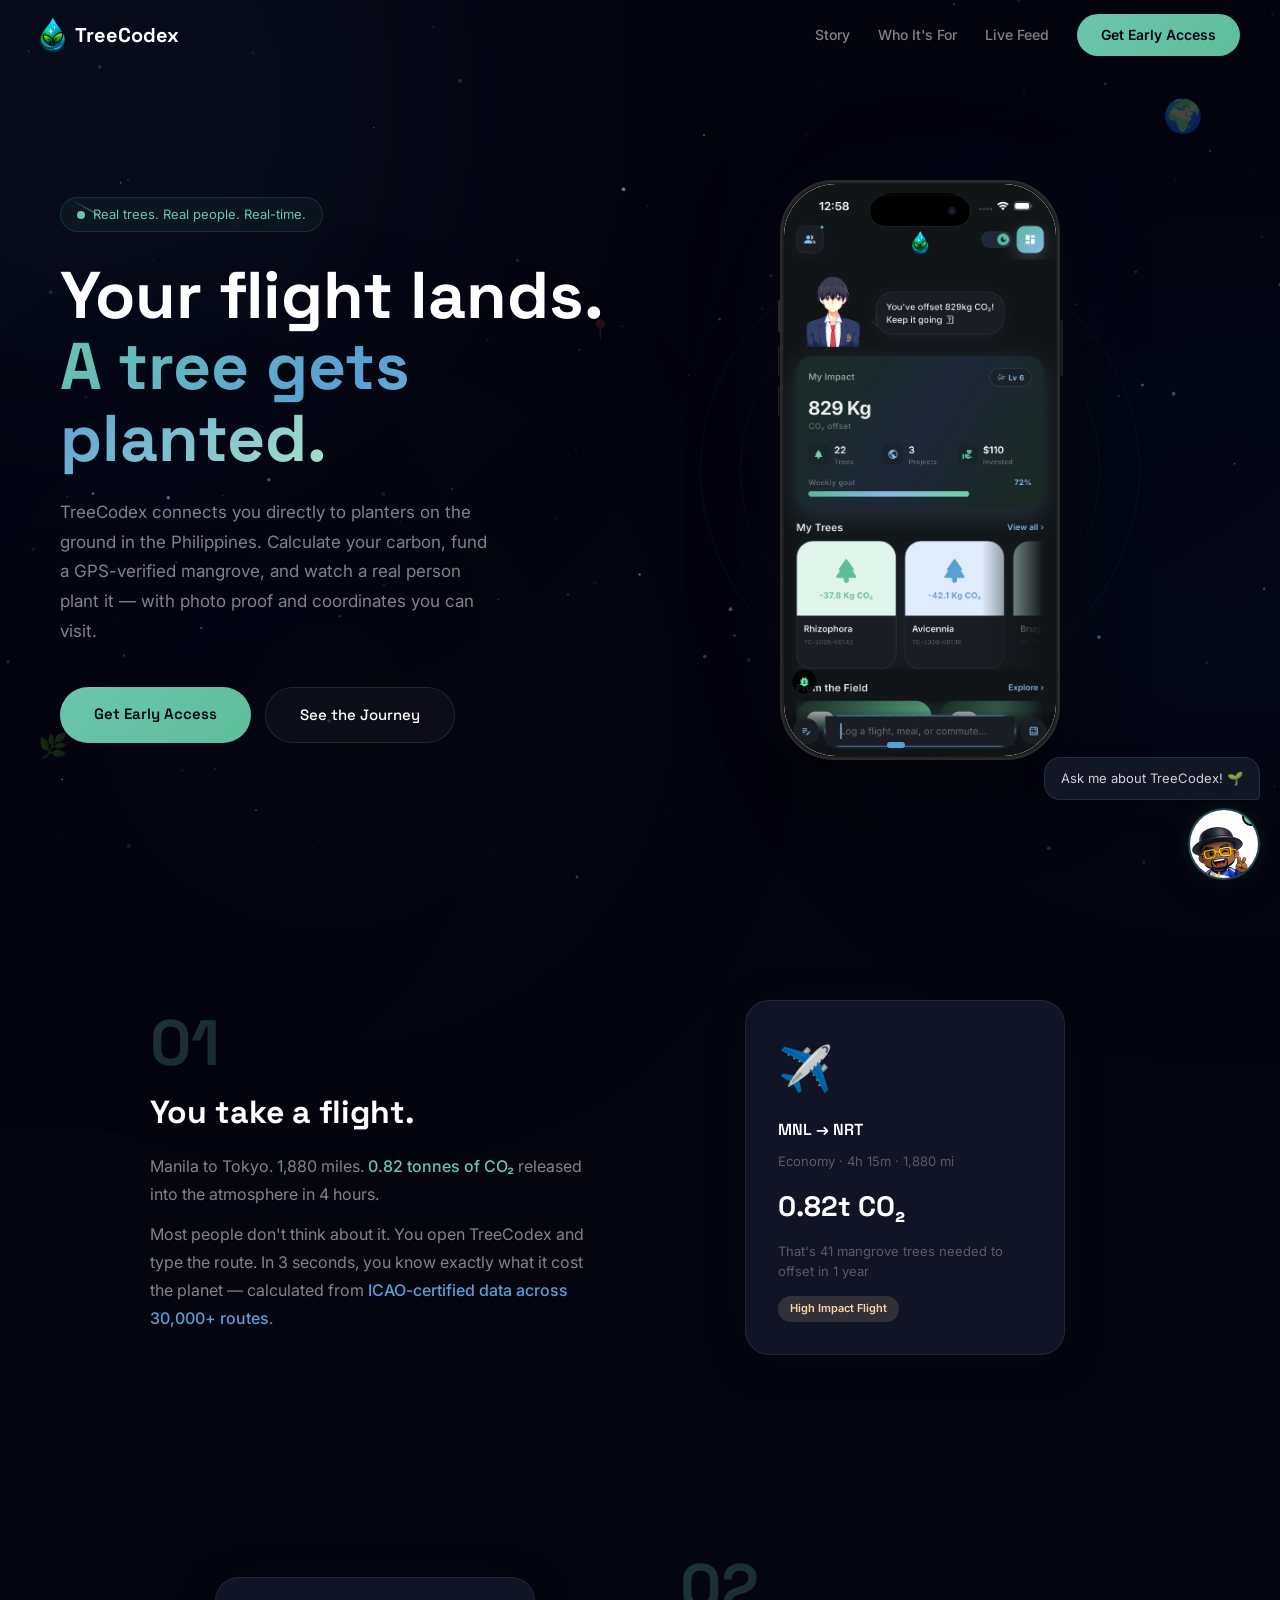
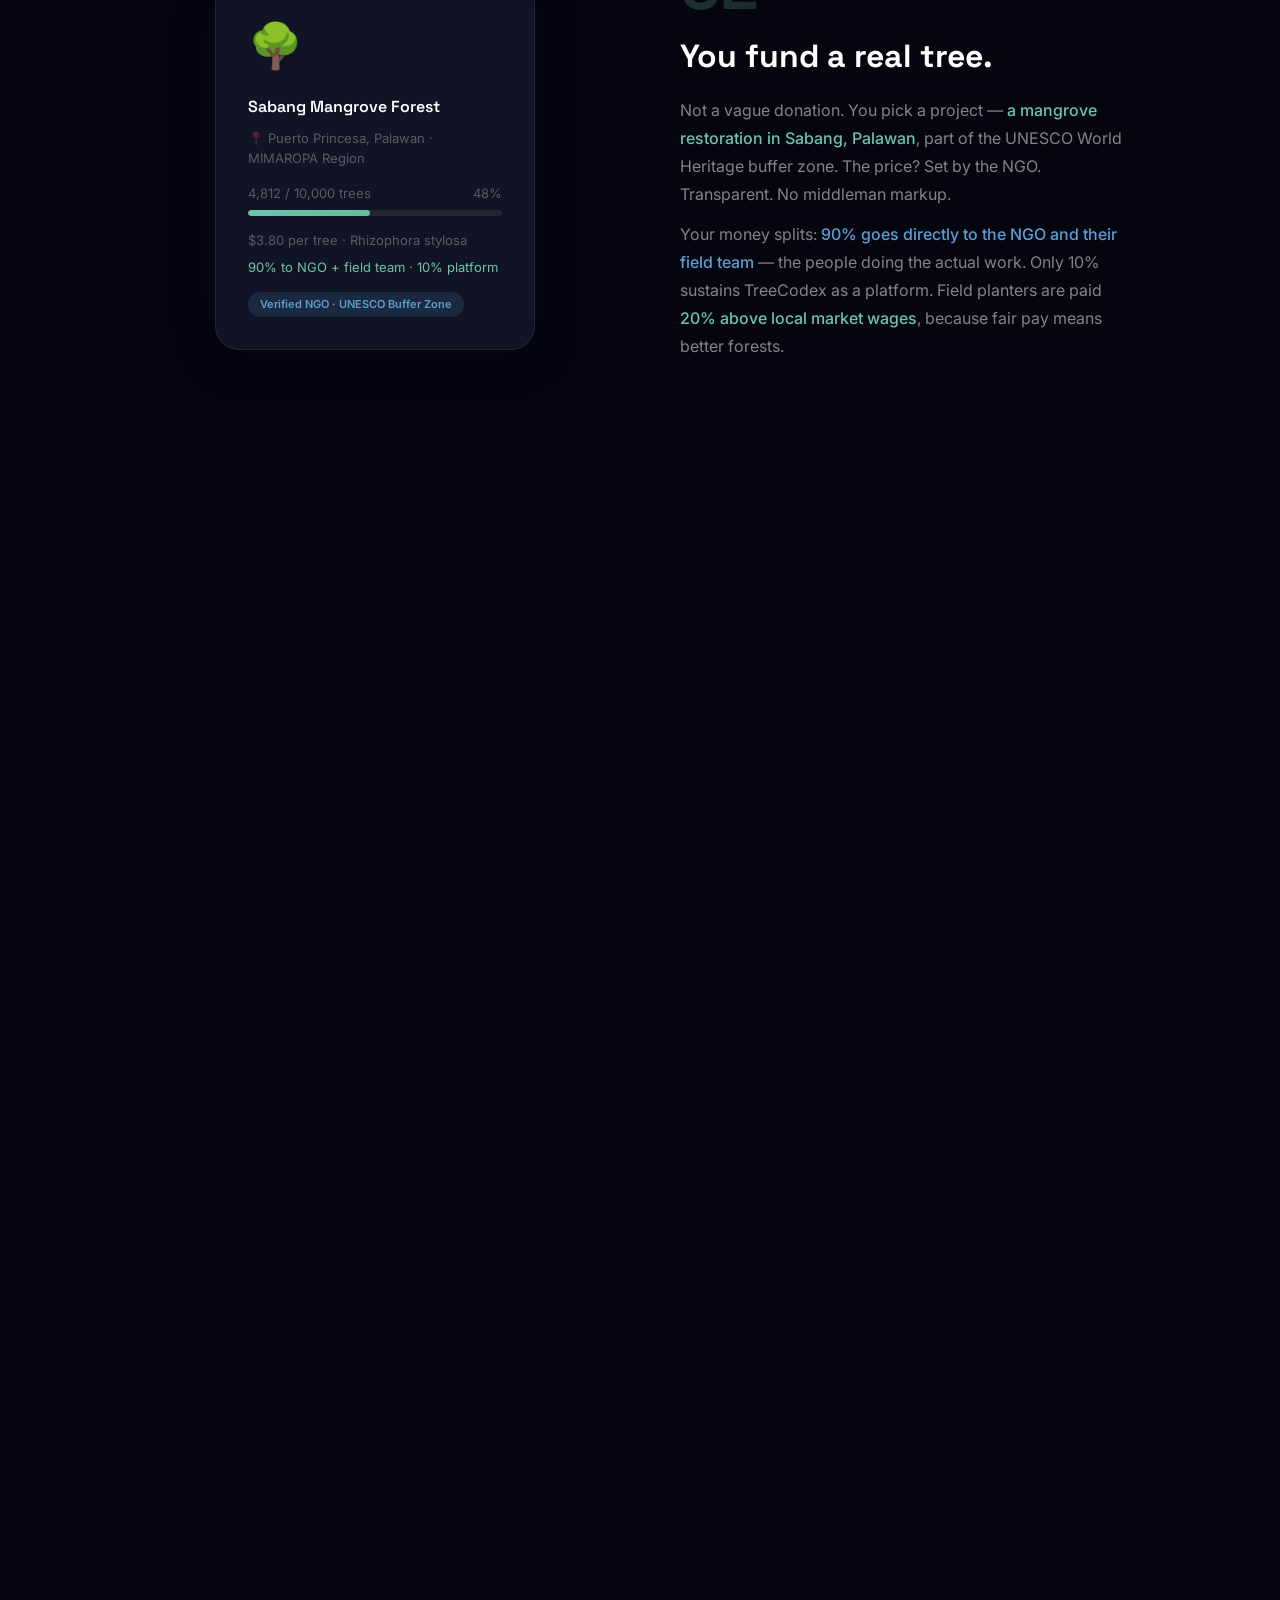
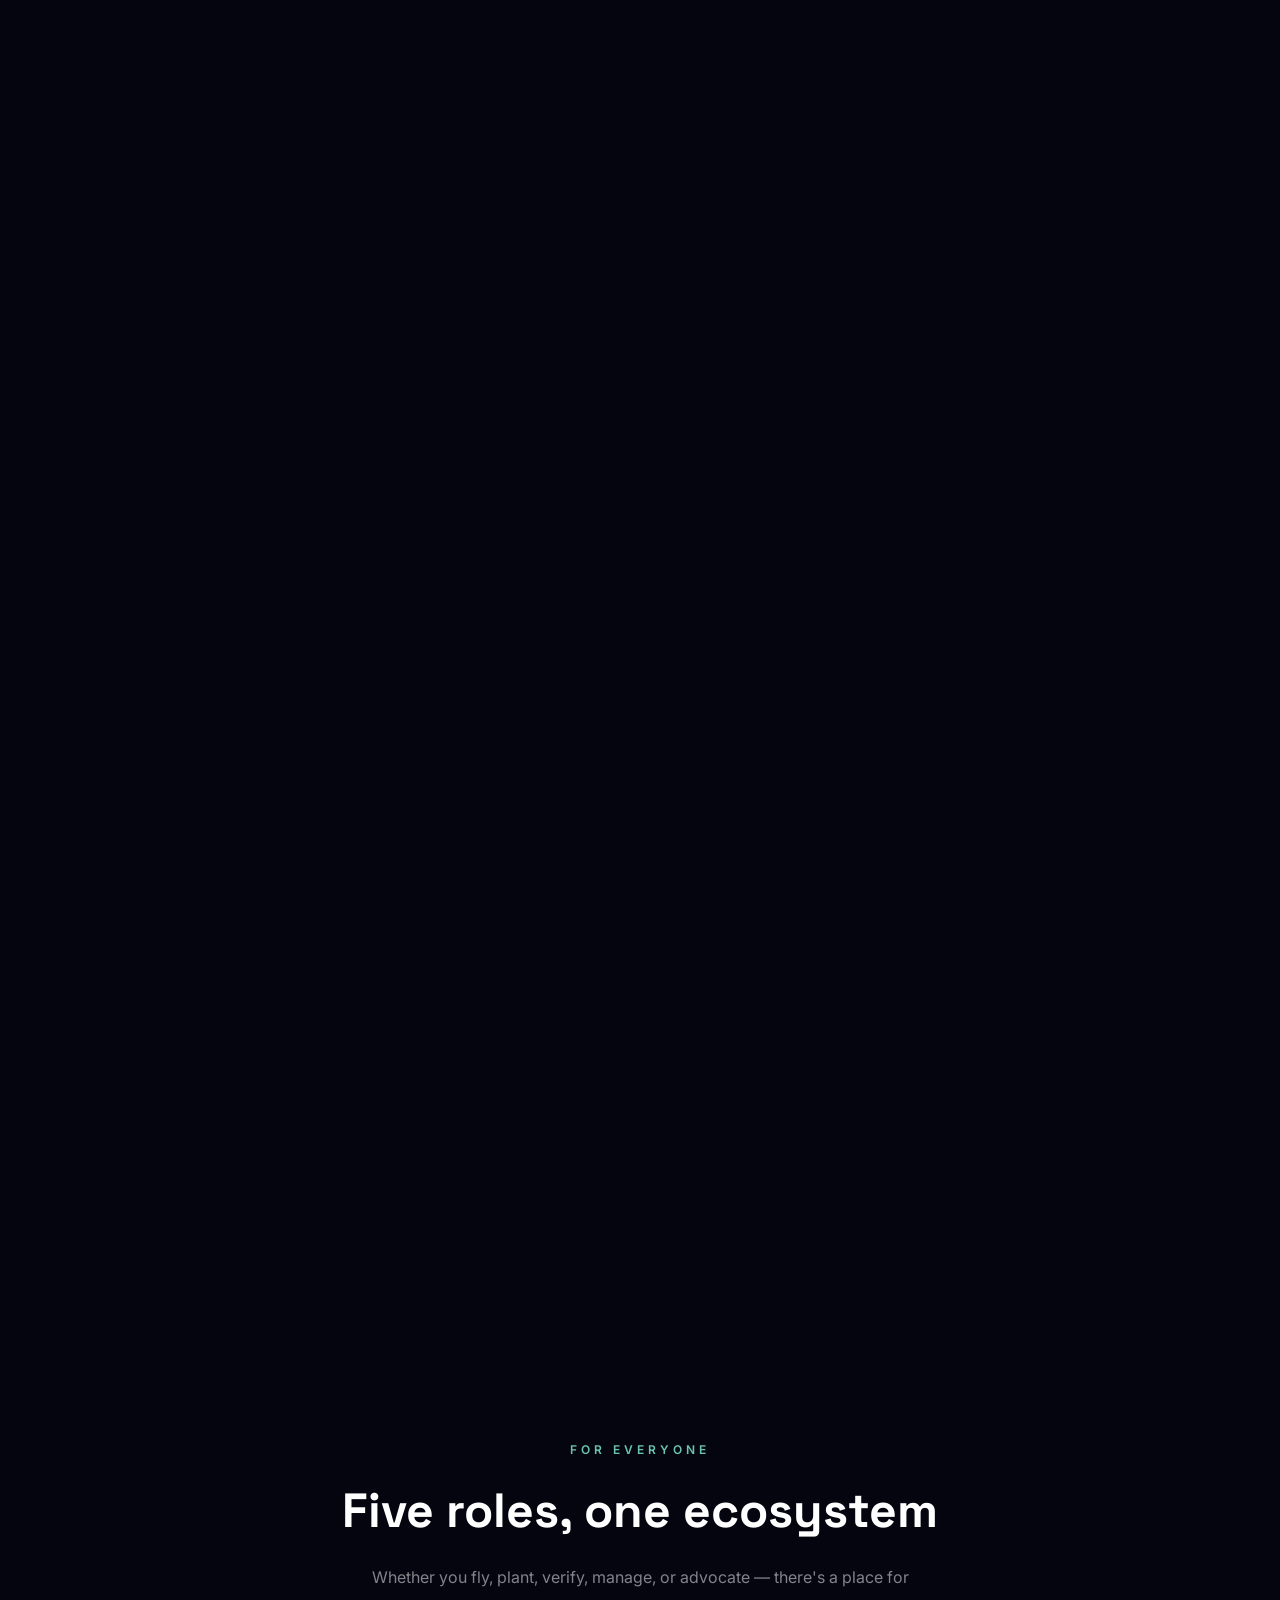
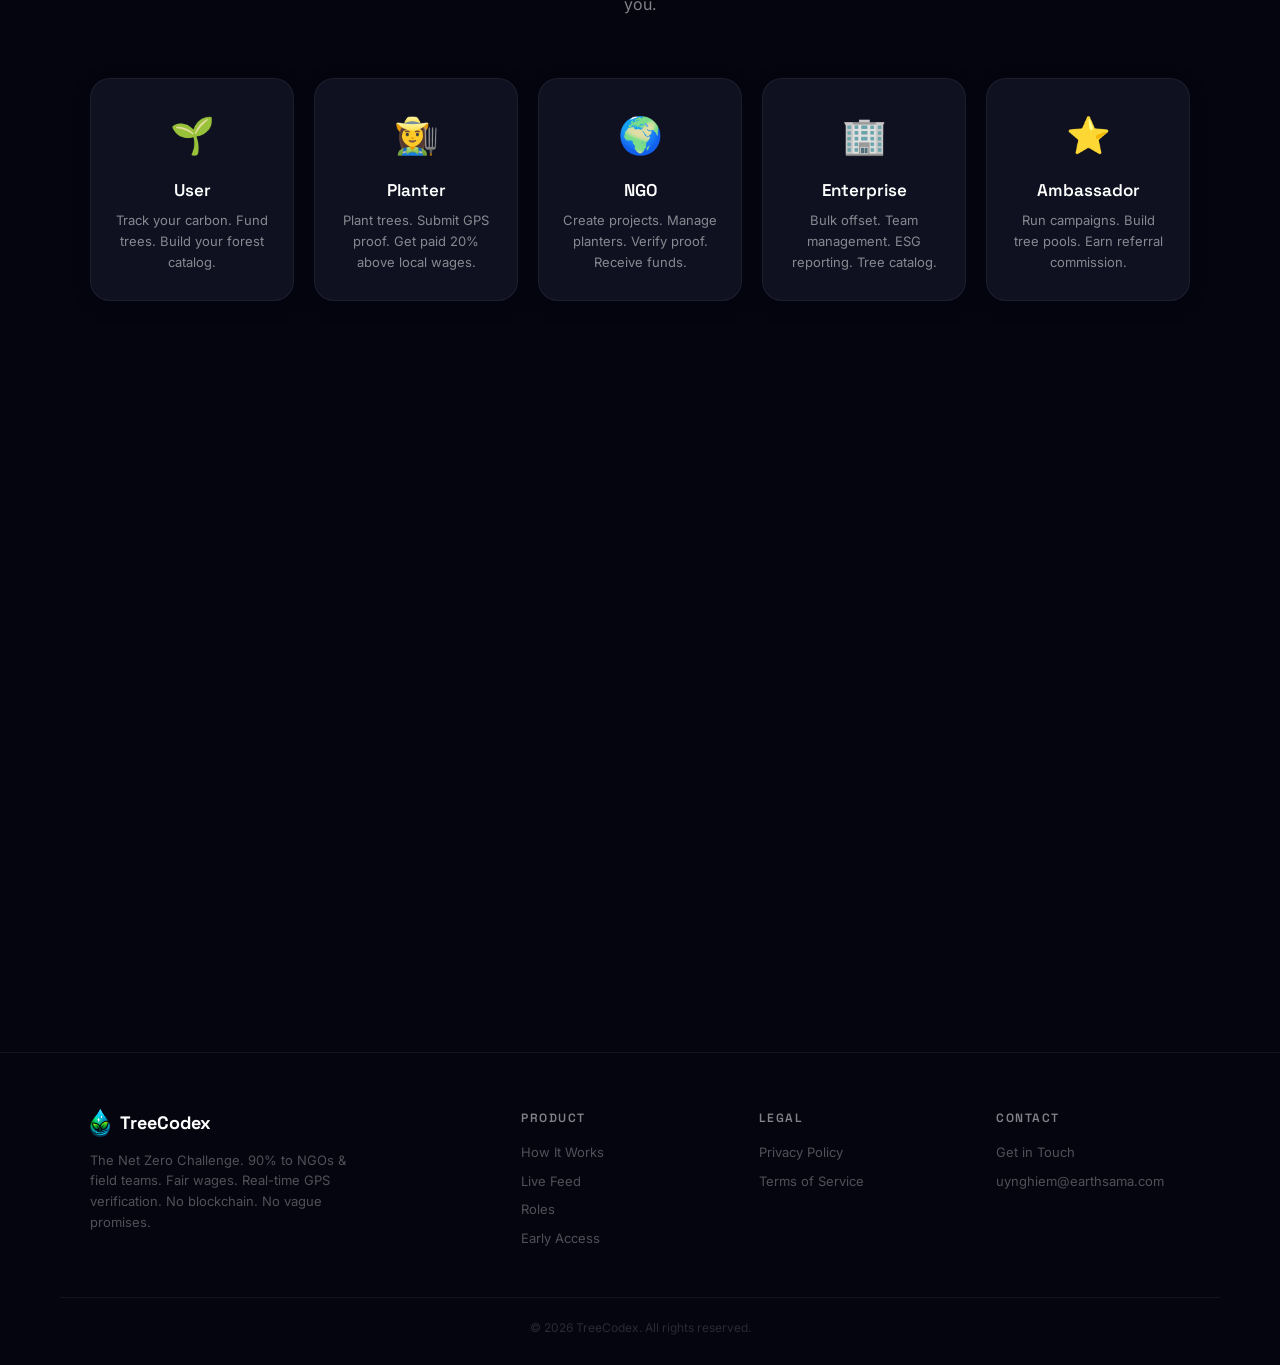
==== commit 4b2222a3: "💄 fix: send button overlaps input field (iMessage style) Co-Authored-By: Claude Opus 4.6 (1M context" ====
--- a/index.html
+++ b/index.html
@@ -769,12 +769,12 @@
 #apl-suggestions{padding:0 20px 12px;display:flex;flex-wrap:wrap;gap:6px}
 .apl-sug{padding:6px 12px;background:rgba(255,255,255,.04);border:1px solid rgba(255,255,255,.08);border-radius:20px;font-size:11px;color:rgba(255,255,255,.5);cursor:pointer;transition:all .2s}
 .apl-sug:hover{background:rgba(107,197,173,.1);border-color:rgba(107,197,173,.2);color:rgba(255,255,255,.8)}
-#apl-input-wrap{padding:12px 16px;border-top:1px solid rgba(255,255,255,.06);display:flex;gap:8px;align-items:center}
-#apl-input{flex:1;background:rgba(255,255,255,.05);border:1px solid rgba(255,255,255,.08);border-radius:20px;padding:8px 14px;color:#fff;font-size:13px;font-family:'Inter',sans-serif;outline:none}
+#apl-input-wrap{padding:12px 16px;border-top:1px solid rgba(255,255,255,.06);position:relative}
+#apl-input{width:100%;background:rgba(255,255,255,.05);border:1px solid rgba(255,255,255,.08);border-radius:22px;padding:10px 48px 10px 16px;color:#fff;font-size:13px;font-family:'Inter',sans-serif;outline:none}
 #apl-input:focus{border-color:rgba(107,197,173,.3)}
 #apl-input::placeholder{color:rgba(255,255,255,.25)}
-#apl-send{width:36px;height:36px;border-radius:50%;background:linear-gradient(135deg,#6BC5AD,#5EBE9A);border:none;color:#050510;font-size:16px;cursor:pointer;display:flex;align-items:center;justify-content:center;transition:transform .2s;position:relative;z-index:2;flex-shrink:0}
-#apl-send:hover{transform:scale(1.1)}
+#apl-send{width:32px;height:32px;border-radius:50%;background:linear-gradient(135deg,#6BC5AD,#5EBE9A);border:none;color:#050510;font-size:15px;cursor:pointer;display:flex;align-items:center;justify-content:center;transition:transform .2s;position:absolute;right:21px;top:50%;transform:translateY(-50%);z-index:2}
+#apl-send:hover{transform:translateY(-50%) scale(1.1)}
 @media(max-width:480px){#apl-panel{width:calc(100vw - 32px);right:-4px;bottom:80px}}
 </style>
 
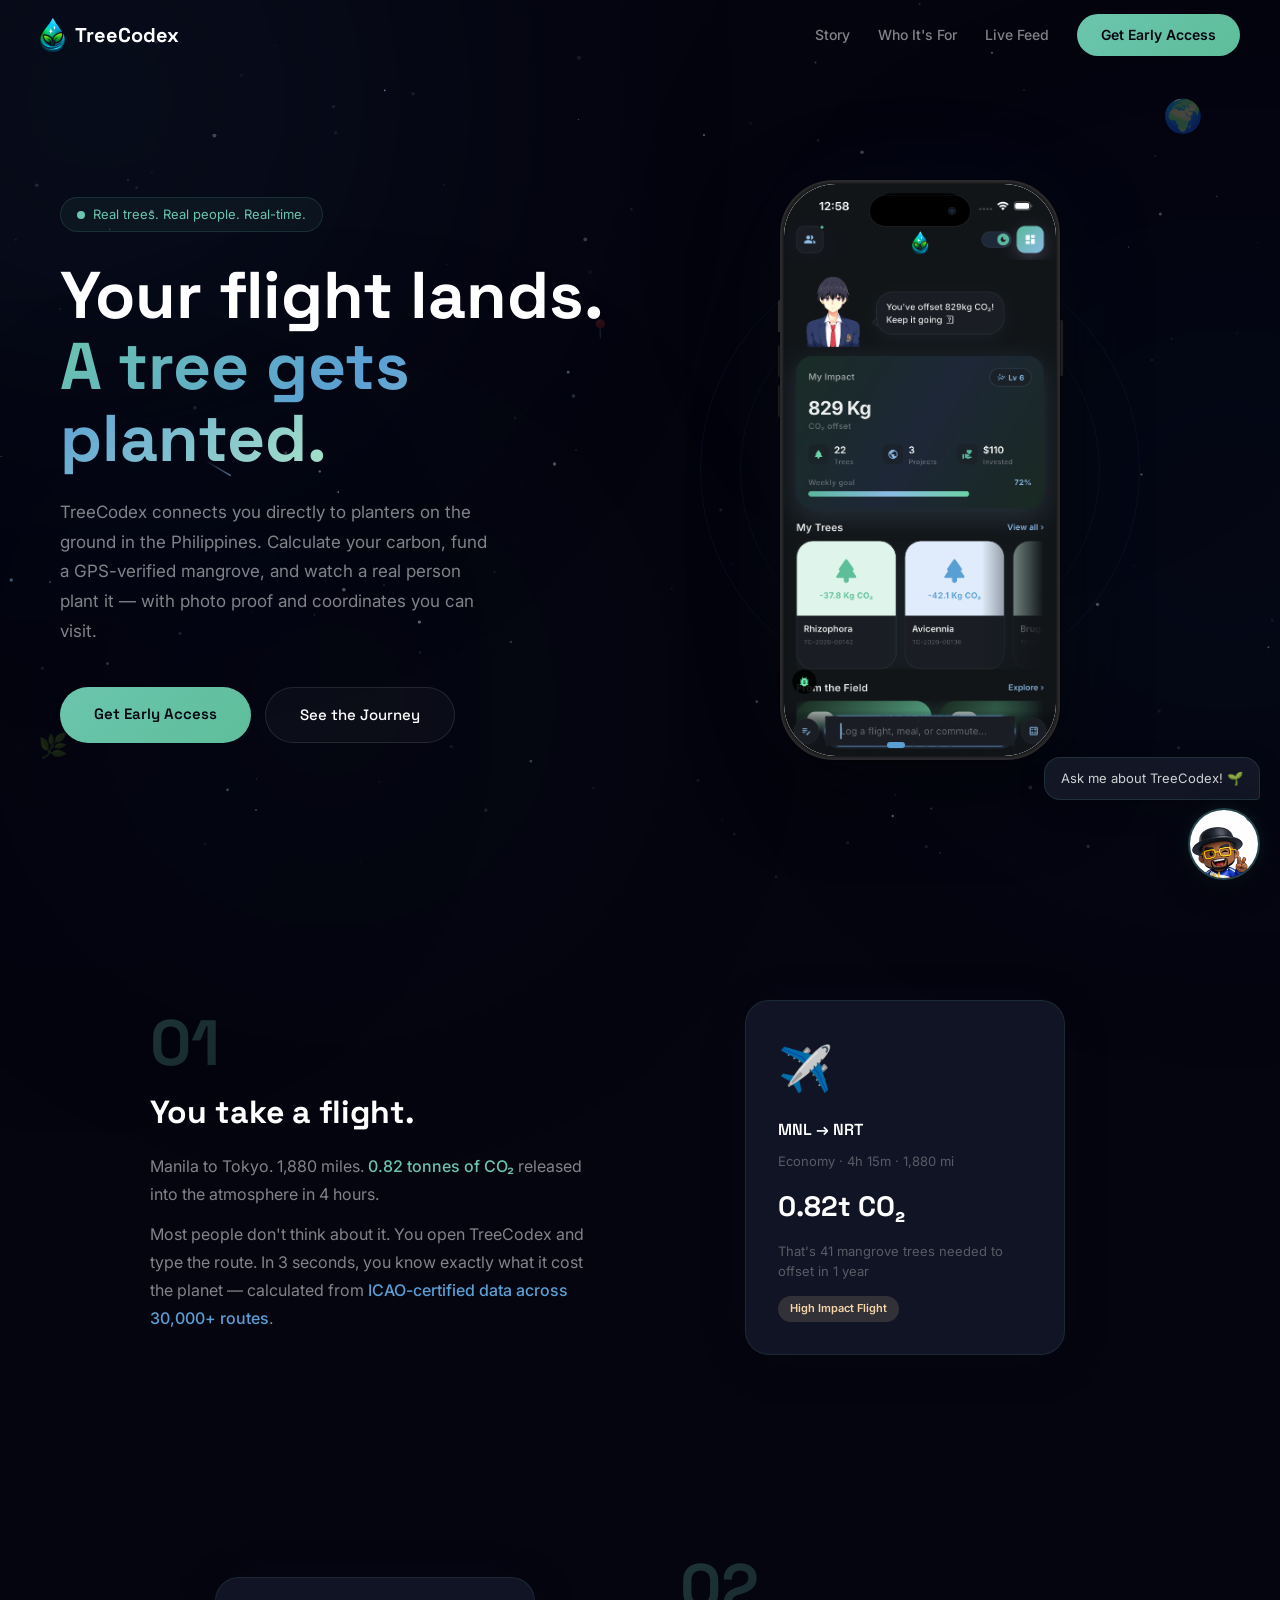
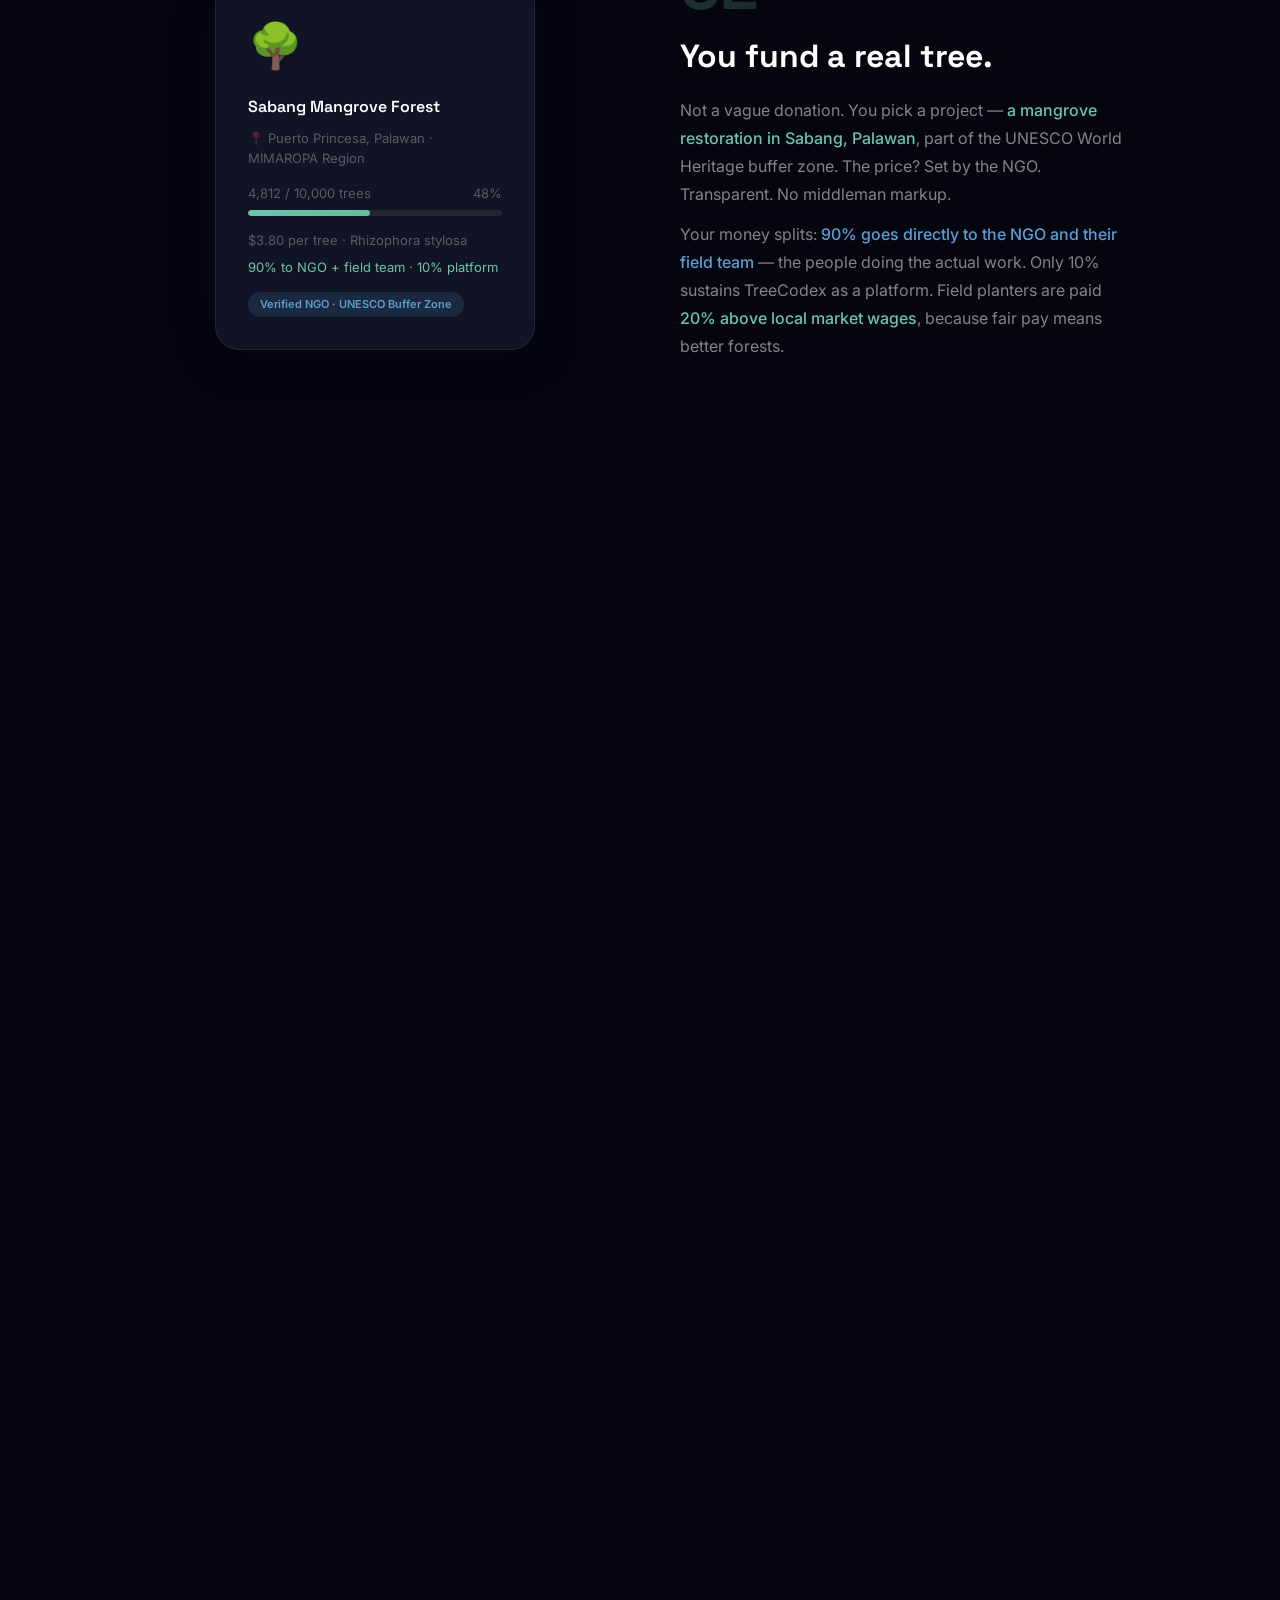
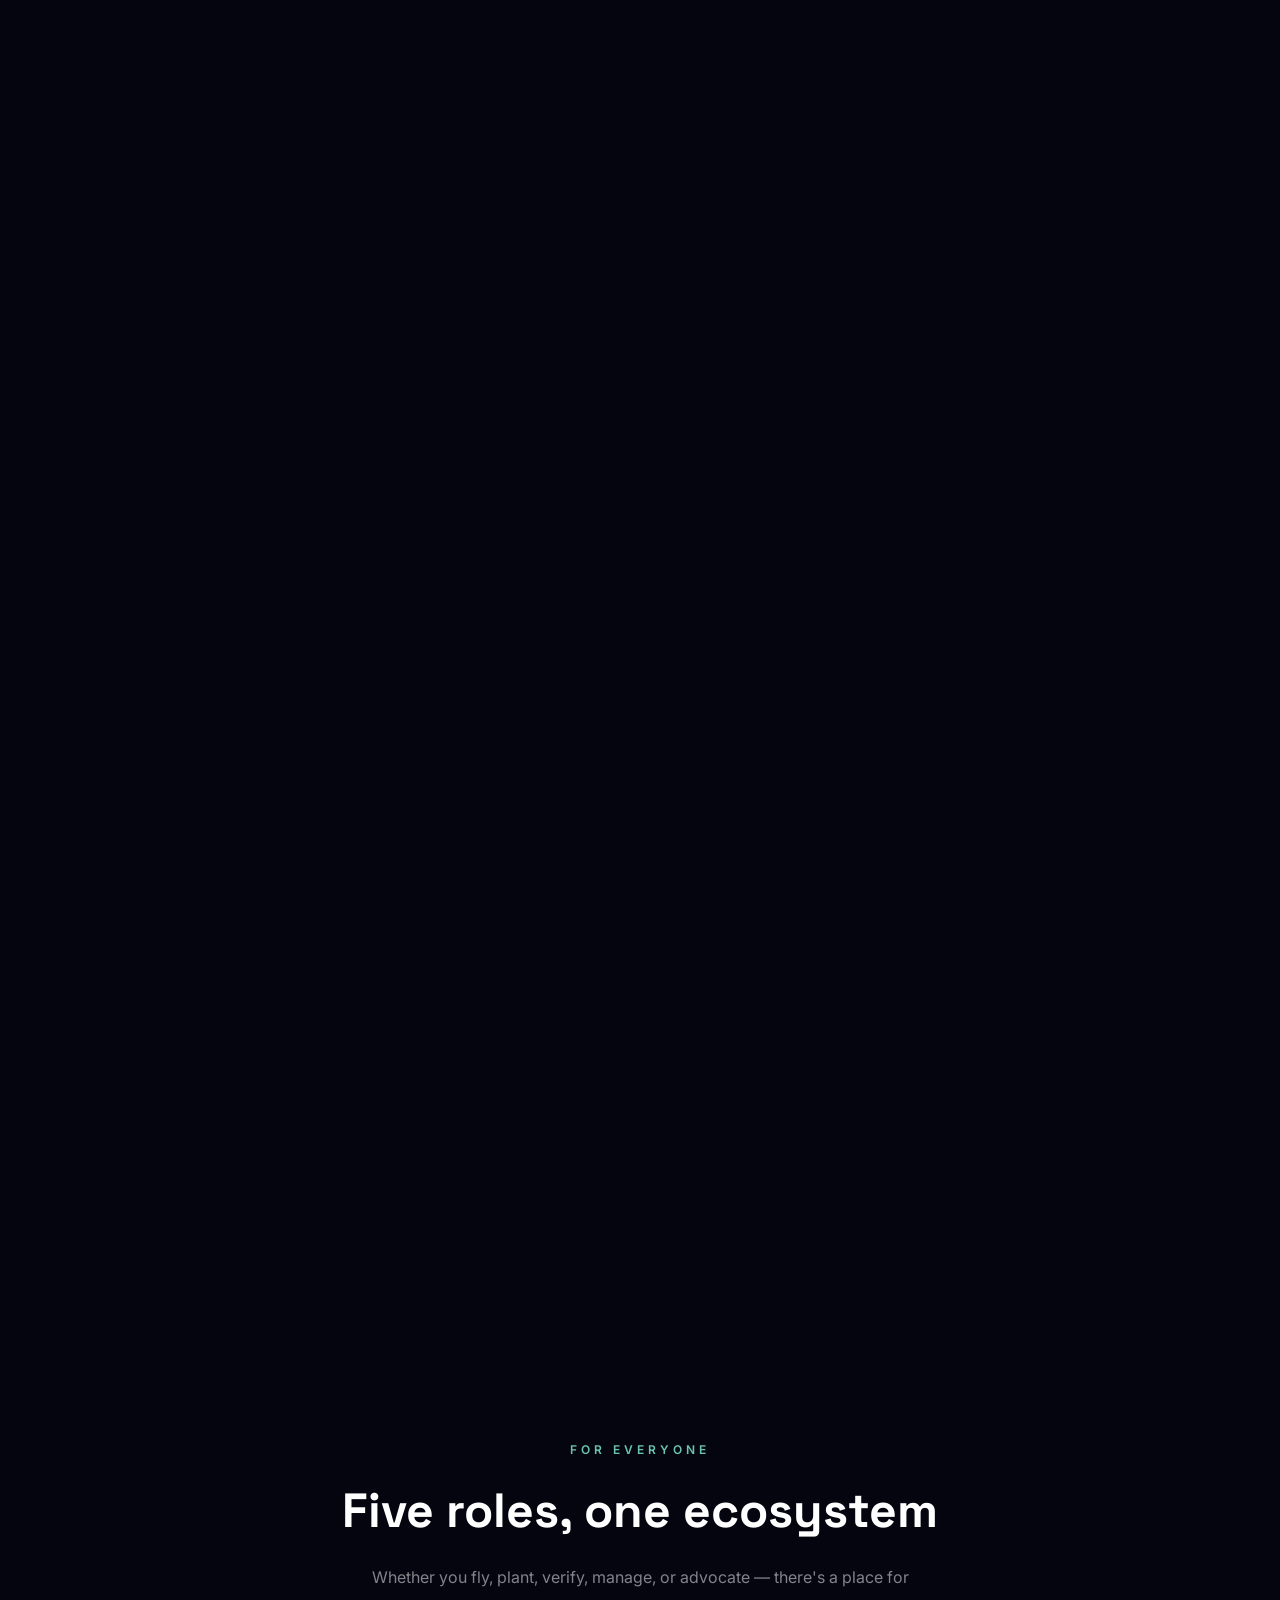
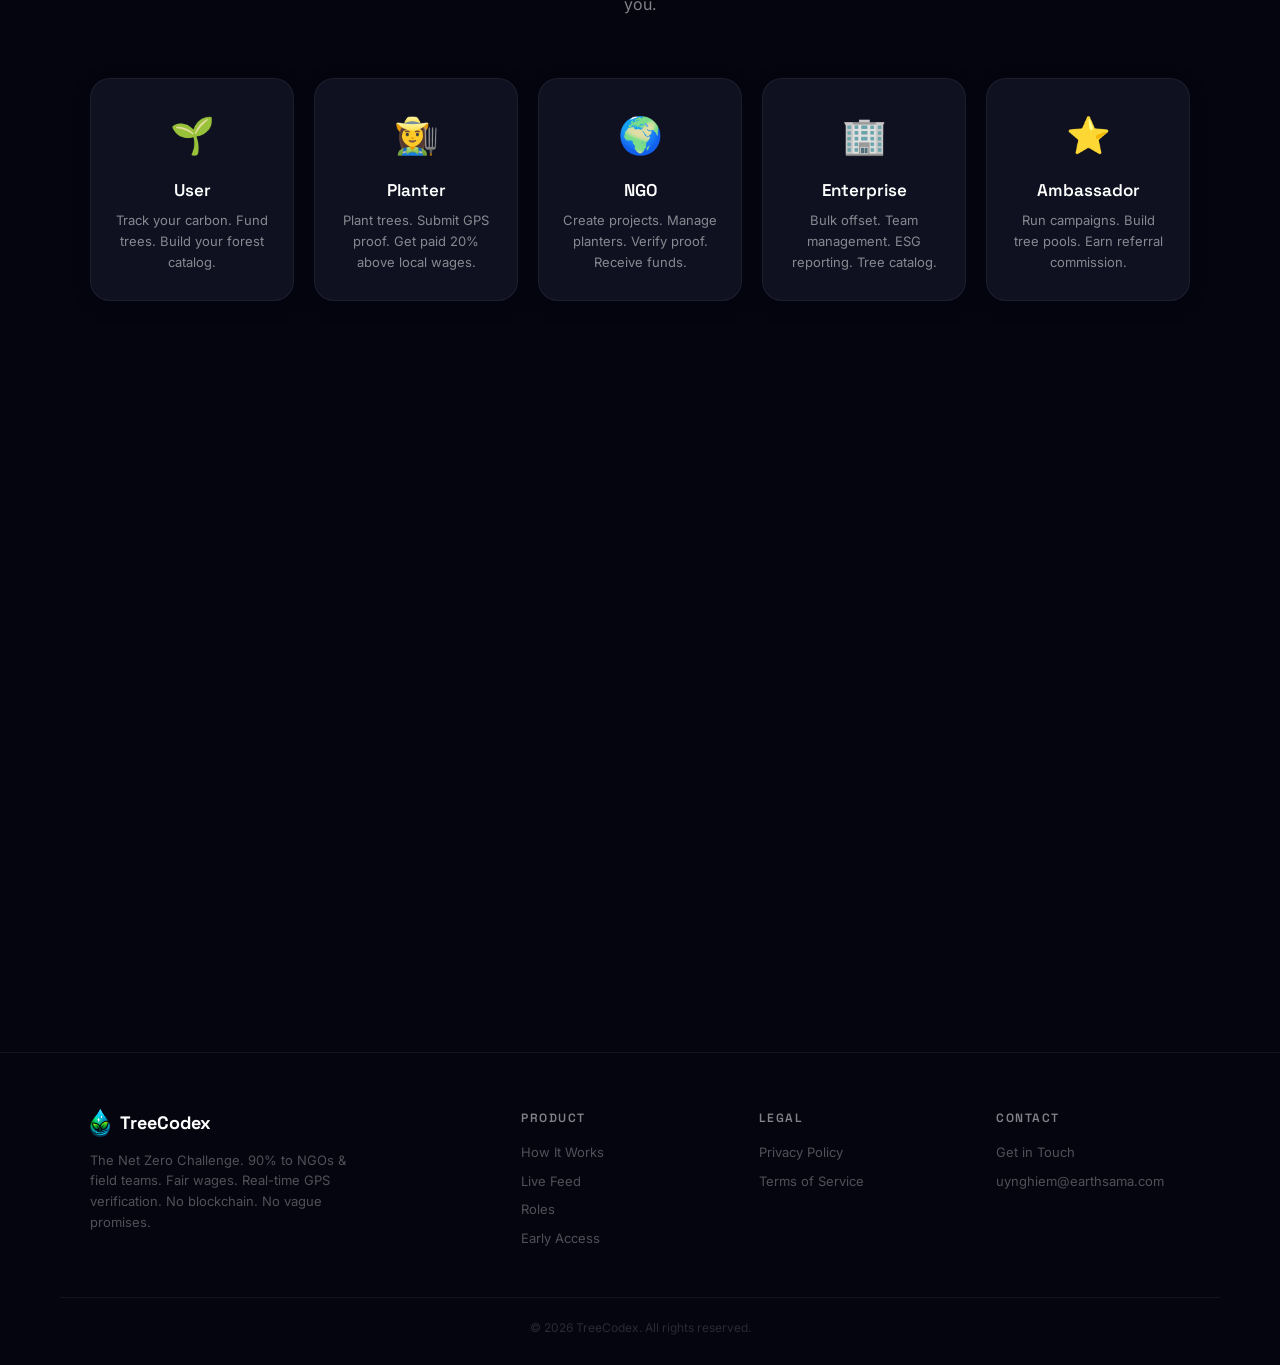
==== commit 5a730ffa: "🩹 fix: change chat toggle badge to small red notification dot Was 18px green circle that looked like" ====
--- a/index.html
+++ b/index.html
@@ -745,7 +745,7 @@
 #apl-toggle{width:72px;height:72px;border-radius:50%;background:linear-gradient(135deg,#1a2a3a,#0e1e2e);border:2px solid rgba(107,197,173,.2);cursor:pointer;overflow:hidden;box-shadow:0 8px 32px rgba(0,0,0,.4),0 0 20px rgba(107,197,173,.1);transition:transform .3s,box-shadow .3s;position:relative}
 #apl-toggle:hover{transform:scale(1.1);box-shadow:0 12px 40px rgba(0,0,0,.5),0 0 30px rgba(107,197,173,.2)}
 #apl-toggle img{width:100%;height:100%;object-fit:cover;object-position:top}
-#apl-toggle .badge{position:absolute;top:-2px;right:-2px;width:18px;height:18px;background:#6BC5AD;border-radius:50%;border:2px solid #050510;animation:pulse 2s infinite}
+#apl-toggle .badge{position:absolute;top:2px;right:2px;width:10px;height:10px;background:#ef6c4d;border-radius:50%;border:2px solid #0e1e2e;animation:pulse 2s infinite}
 @keyframes pulse{0%,100%{opacity:1;transform:scale(1)}50%{opacity:.6;transform:scale(1.2)}}
 #apl-hint{position:absolute;bottom:80px;right:0;background:rgba(20,24,40,.95);border:1px solid rgba(107,197,173,.15);border-radius:16px 16px 4px 16px;padding:10px 16px;font-size:13px;color:rgba(255,255,255,.8);white-space:nowrap;box-shadow:0 8px 24px rgba(0,0,0,.3);animation:hintBounce 2s ease-in-out infinite;pointer-events:none}
 @keyframes hintBounce{0%,100%{transform:translateY(0)}50%{transform:translateY(-4px)}}
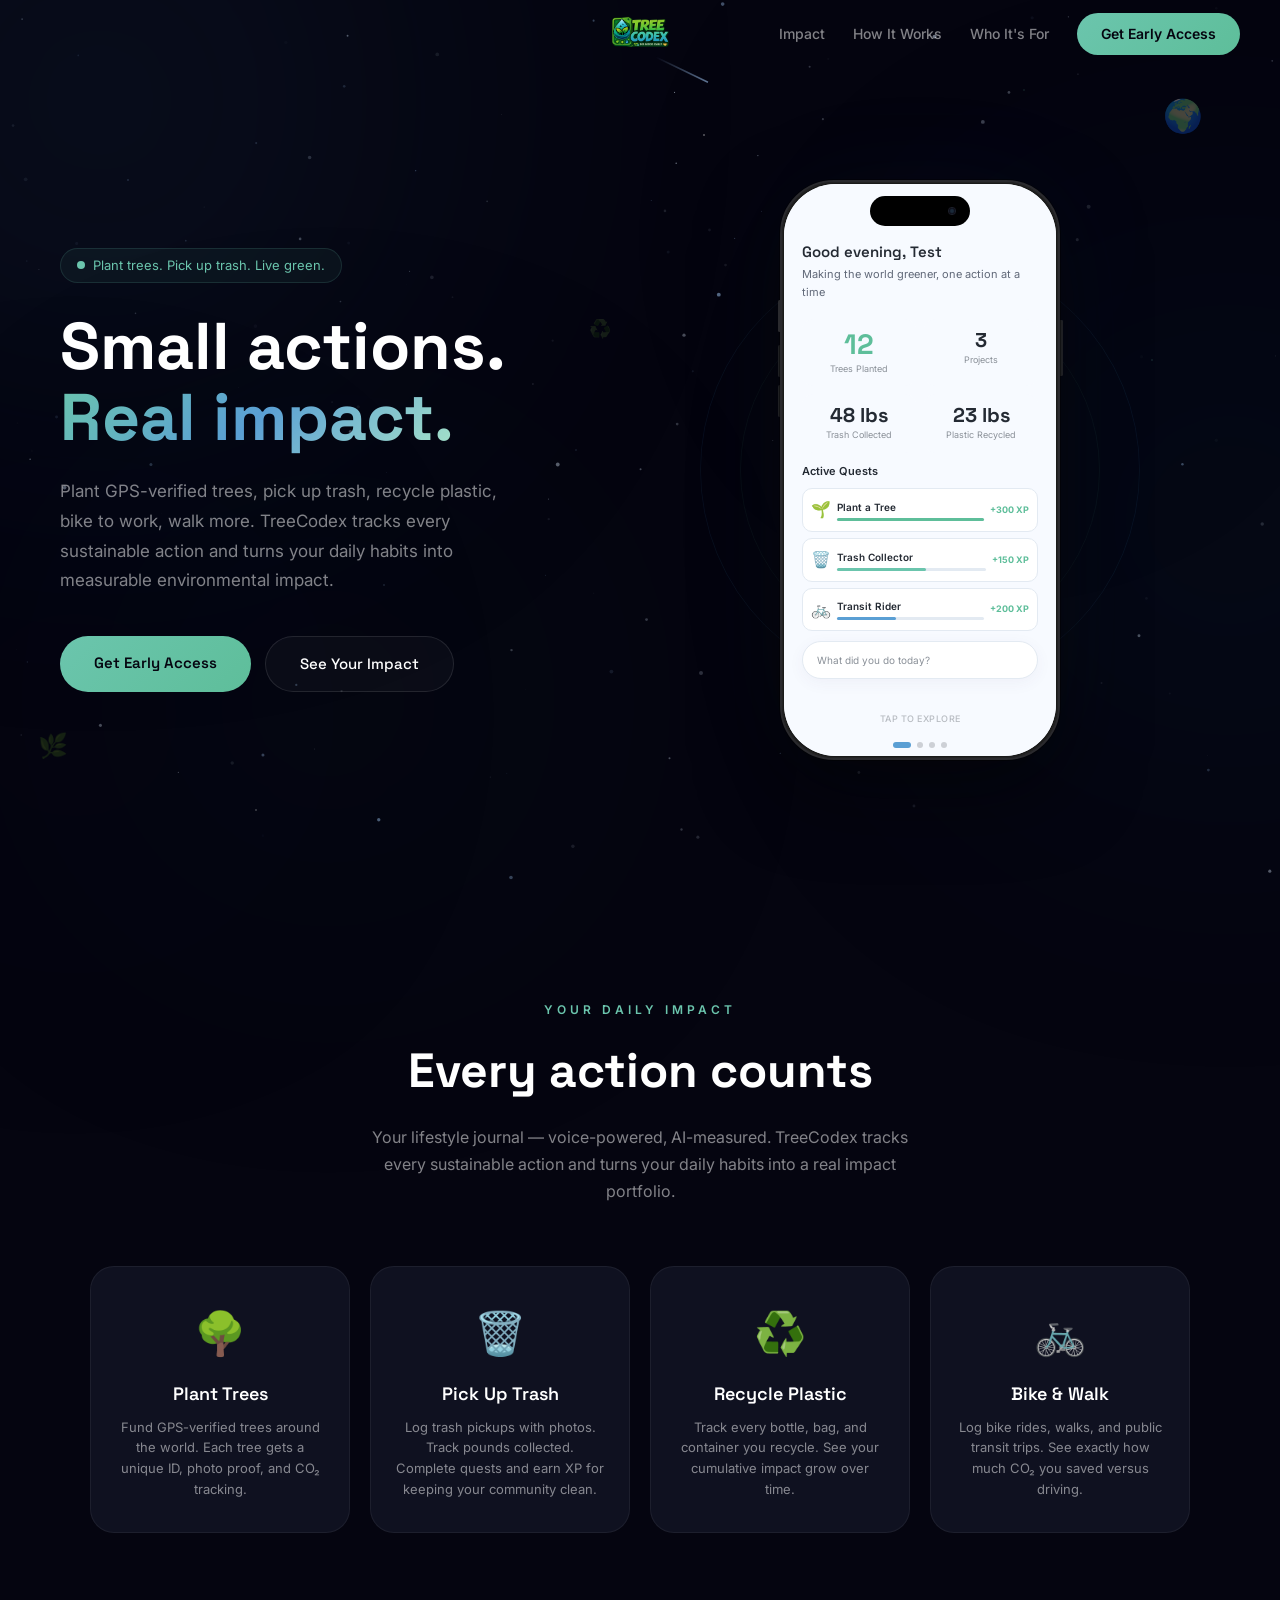
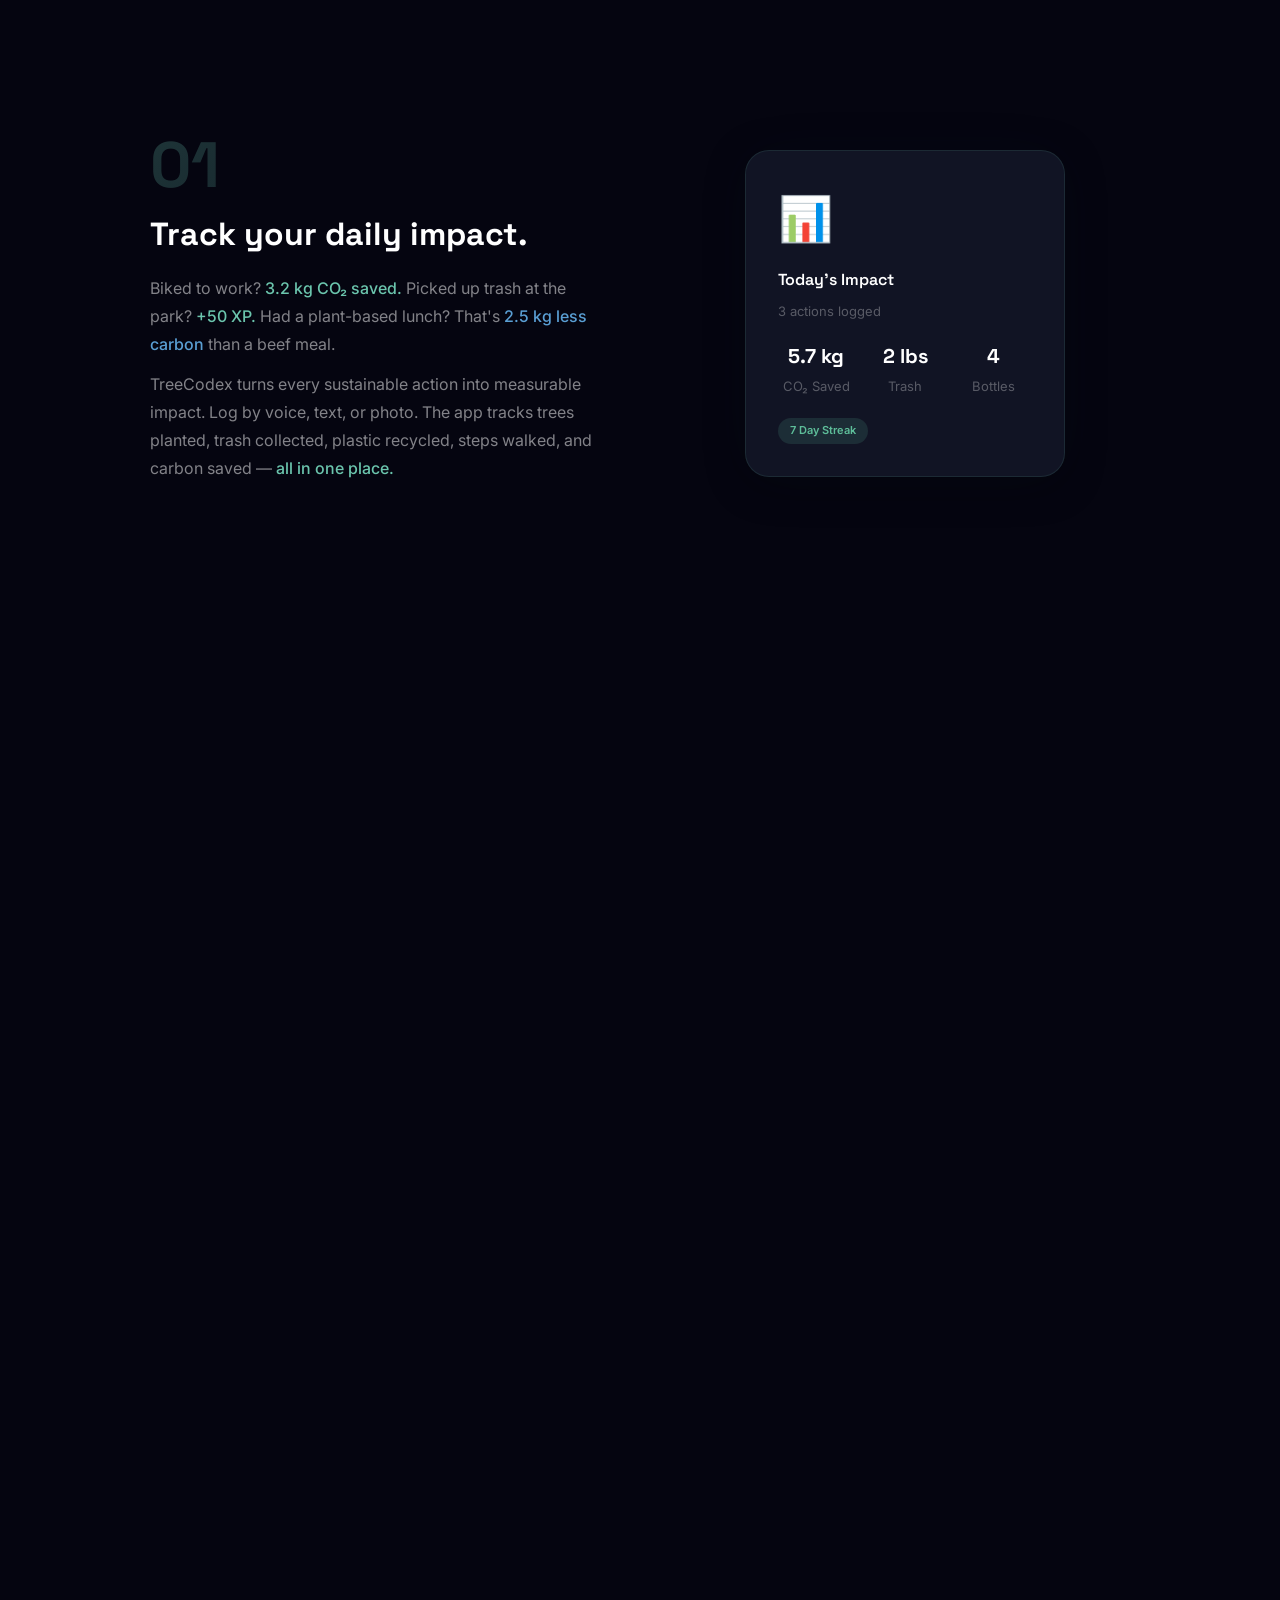
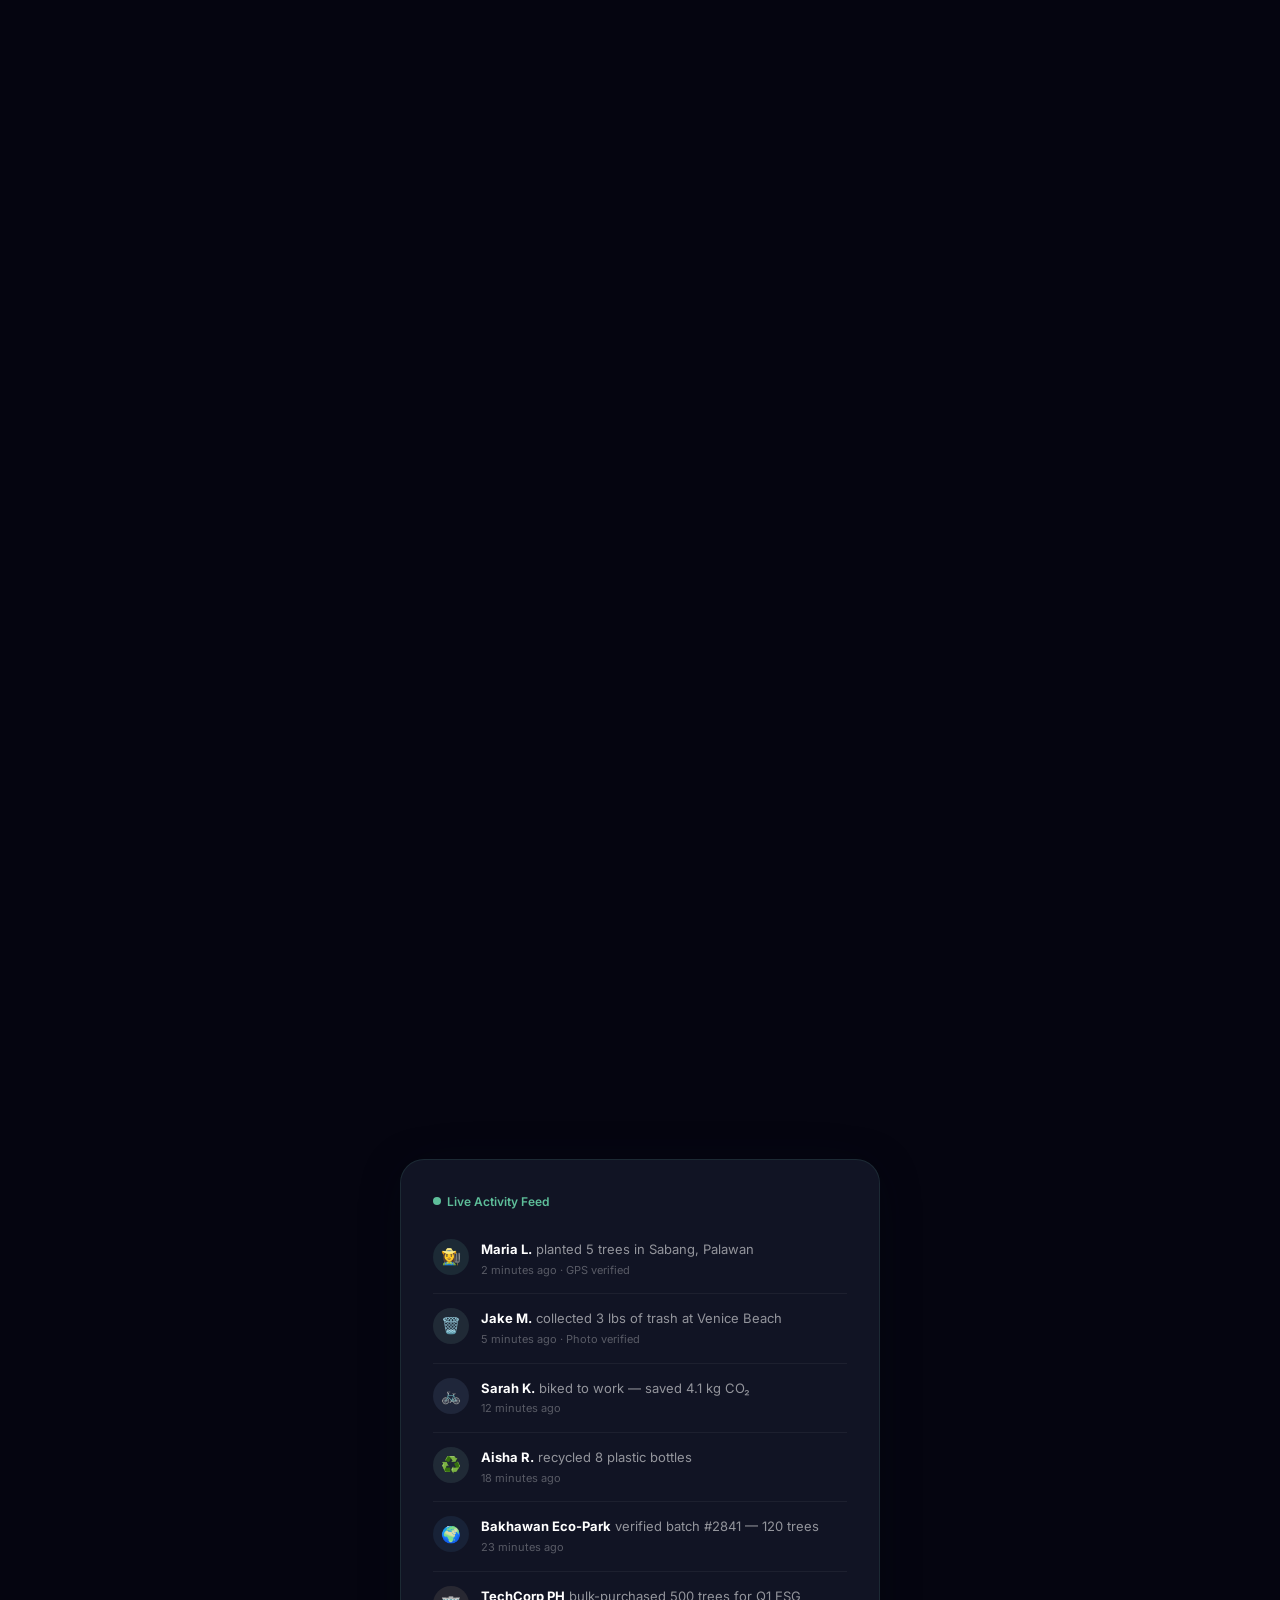
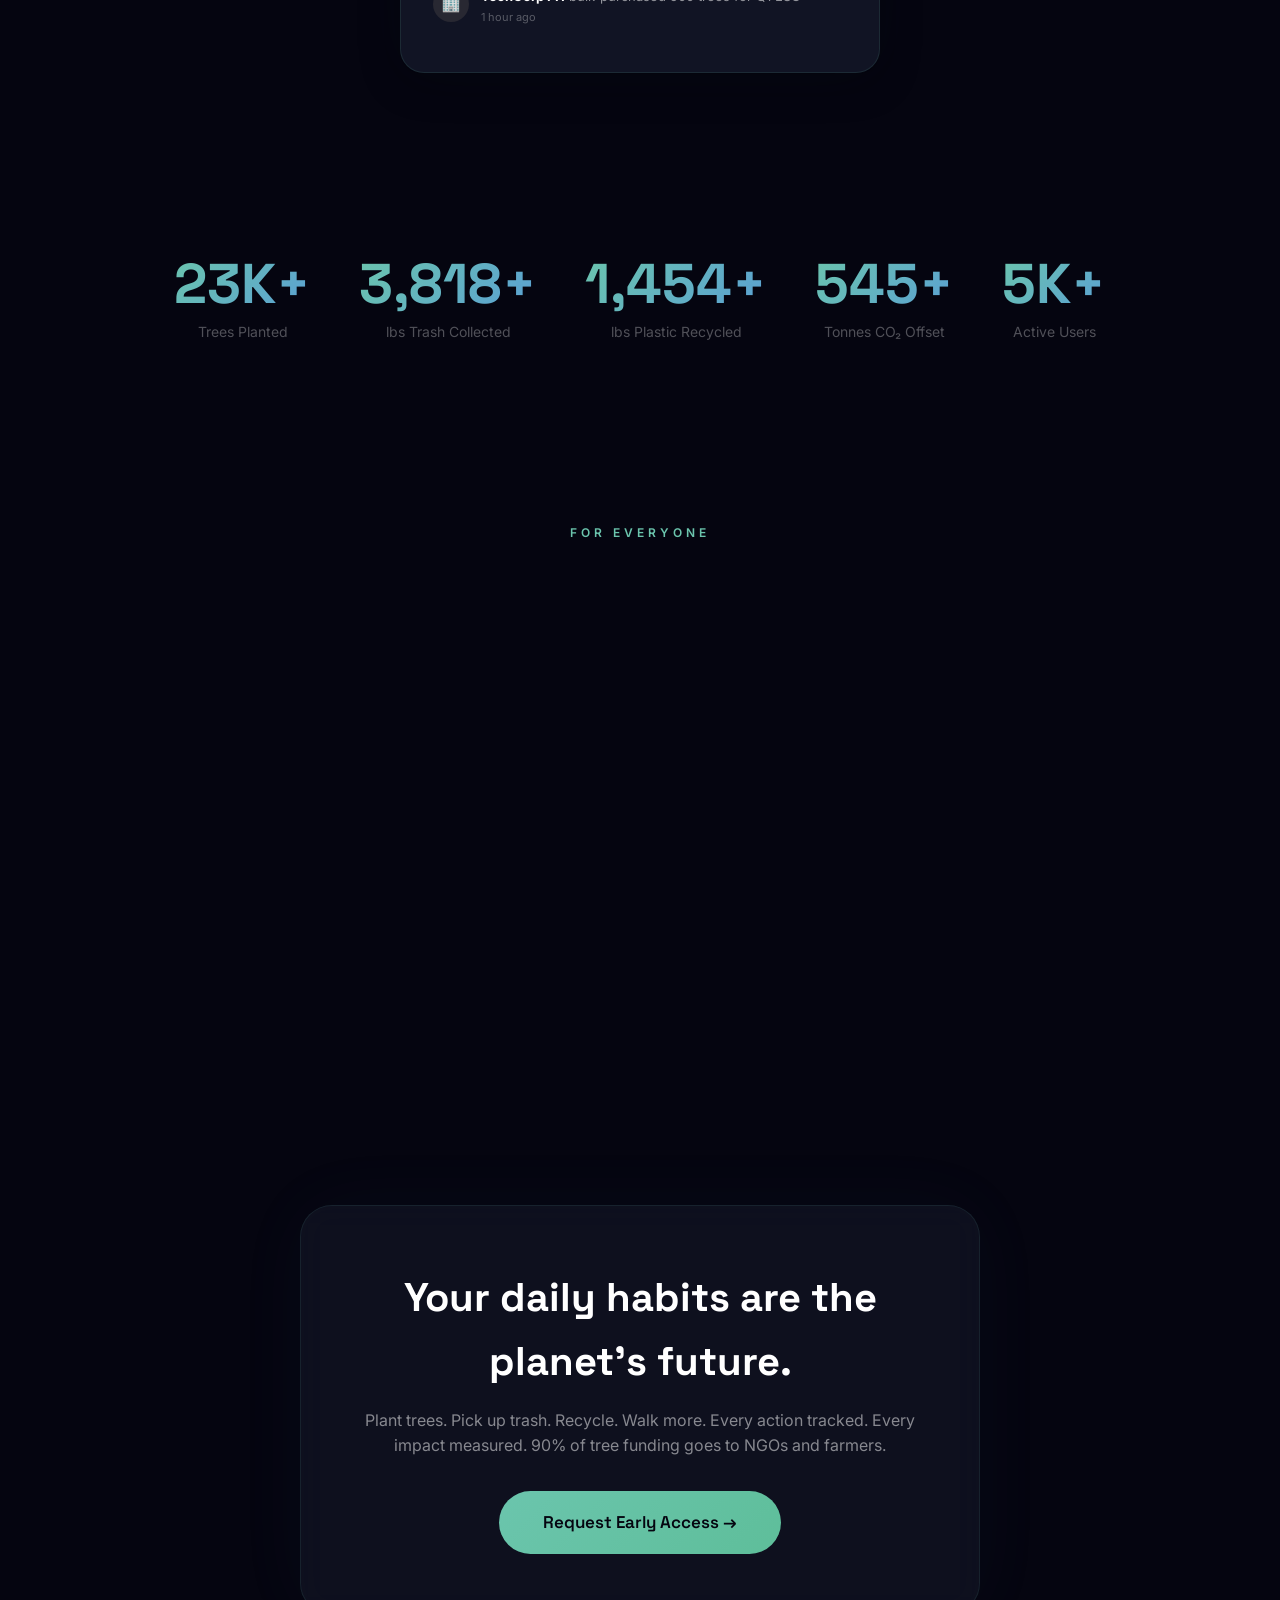
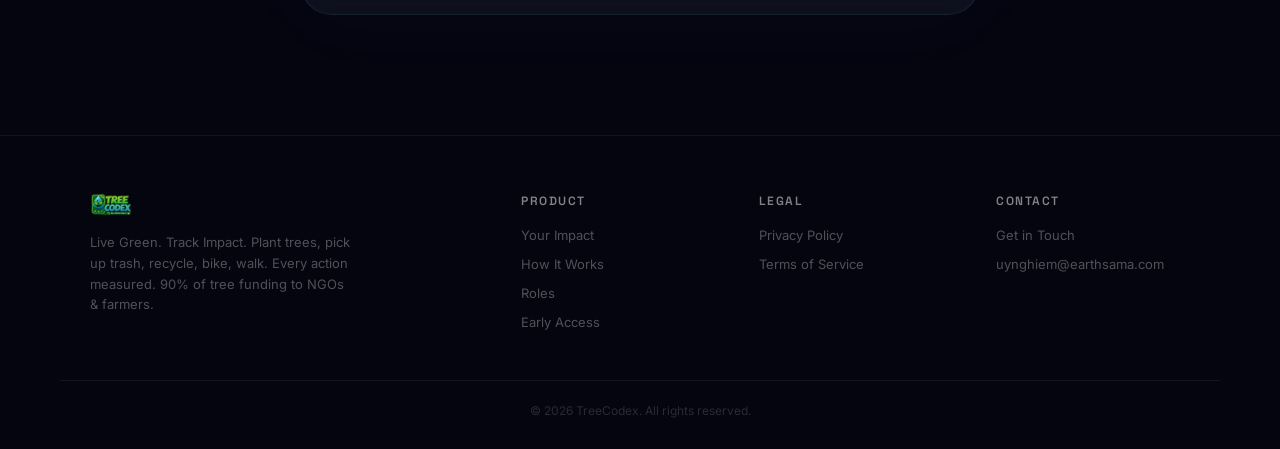
==== commit 3ed4bac7: "Update website: social impact focus, new logo, farmer rename, no mangrove Co-Authored-By: Claude Opu" ====
--- a/index.html
+++ b/index.html
@@ -3,7 +3,7 @@
 <head>
 <meta charset="UTF-8">
 <meta name="viewport" content="width=device-width, initial-scale=1.0">
-<title>TreeCodex — The Net Zero Challenge</title>
+<title>TreeCodex — High Impact Lifestyle</title>
 <link rel="preconnect" href="https://fonts.googleapis.com">
 <link href="https://fonts.googleapis.com/css2?family=Space+Grotesk:wght@300;400;500;600;700&family=Inter:wght@300;400;500;600&display=swap" rel="stylesheet">
 <style>
@@ -51,11 +51,11 @@
 @keyframes floatA{0%,100%{transform:translateY(0) rotate(0deg)}33%{transform:translateY(-20px) rotate(5deg)}66%{transform:translateY(14px) rotate(-3deg)}}
 
 /* ── Navbar ── */
-.navbar{position:fixed;top:0;left:0;right:0;z-index:100;padding:14px 40px;display:flex;align-items:center;justify-content:space-between;transition:background .4s,backdrop-filter .4s}
+.navbar{position:fixed;top:0;left:0;right:0;z-index:100;padding:14px 40px;display:flex;align-items:center;justify-content:center;transition:background .4s,backdrop-filter .4s}
 .navbar.scrolled{background:rgba(5,5,16,0.92);backdrop-filter:blur(24px);border-bottom:1px solid var(--border)}
 .nav-logo{font-family:'Space Grotesk',sans-serif;font-size:20px;font-weight:700;color:#fff;text-decoration:none;display:flex;align-items:center;gap:10px}
-.nav-logo img{height:34px;width:auto}
-.nav-links{display:flex;gap:28px;align-items:center}
+.nav-logo img{height:40px;width:auto}
+.nav-links{position:absolute;right:40px;display:flex;gap:28px;align-items:center}
 .nav-links a{color:var(--text-dim);text-decoration:none;font-size:14px;font-weight:500;transition:color .3s}
 .nav-links a:hover{color:var(--teal)}
 .nav-cta{padding:10px 24px!important;background:linear-gradient(135deg,var(--teal),var(--green))!important;color:#050510!important;border-radius:50px;font-weight:600!important;transition:transform .3s,box-shadow .3s!important}
@@ -100,34 +100,29 @@
   overflow:hidden;
   position:relative;
 }
-/* Dynamic Island — iPhone 17 smaller pill */
 .dynamic-island{
   position:absolute;top:14px;left:50%;transform:translateX(-50%);z-index:10;
   width:100px;height:30px;
   background:#000;border-radius:16px;
   box-shadow:0 0 0 1px rgba(255,255,255,0.04);
 }
-/* Camera dot inside island */
 .dynamic-island::after{
   content:'';position:absolute;width:8px;height:8px;
   background:radial-gradient(circle,#1a2a3a 30%,#0a0a14 70%);
   border:1px solid rgba(255,255,255,0.06);
   border-radius:50%;right:14px;top:50%;transform:translateY(-50%);
 }
-/* Side buttons — thinner for iPhone 17 */
 .iphone::before{content:'';position:absolute;right:-2.5px;top:140px;width:2.5px;height:56px;background:#2a2a2e;border-radius:0 1.5px 1.5px 0}
 .iphone::after{content:'';position:absolute;left:-2.5px;top:120px;width:2.5px;height:32px;background:#2a2a2e;border-radius:1.5px 0 0 1.5px}
 .vol-btn{position:absolute;left:-2.5px;width:2.5px;background:#2a2a2e;border-radius:1.5px 0 0 1.5px}
 .vol-up{top:165px;height:32px}.vol-dn{top:205px;height:32px}
 
-/* Screen container — edge-to-edge display */
 .iphone-screen-wrap{
   position:absolute;top:2px;left:2px;right:2px;bottom:2px;
   border-radius:52px;overflow:hidden;
   background:linear-gradient(180deg,var(--cream),#eef3fb);
 }
 
-/* Demo screens */
 .demo-screen{
   position:absolute;top:0;left:0;width:100%;height:100%;
   display:flex;flex-direction:column;
@@ -137,8 +132,6 @@
   pointer-events:none;
 }
 .demo-screen.active{opacity:1;transform:translateY(0);pointer-events:auto}
-
-/* Demo progress dots */
 .demo-dots{
   position:absolute;bottom:8px;left:50%;transform:translateX(-50%);
   display:flex;gap:6px;z-index:15;
@@ -148,8 +141,6 @@
   background:rgba(36,42,51,0.2);transition:all 0.3s;
 }
 .demo-dot.active{background:#5A9FD4;width:18px;border-radius:3px}
-
-/* Tap hint */
 .tap-hint{
   position:absolute;bottom:30px;left:50%;transform:translateX(-50%);
   font-size:9px;color:rgba(36,42,51,0.3);font-weight:500;
@@ -158,7 +149,6 @@
 }
 @keyframes tapPulse{0%,100%{opacity:0.4}50%{opacity:1}}
 
-/* Screen element styles */
 .ps-logo{height:22px;width:auto;margin-bottom:14px;align-self:center}
 .ps-greet{font-family:'Space Grotesk',sans-serif;font-size:15px;font-weight:600;color:#242A33;margin-bottom:2px}
 .ps-sub{font-size:11px;color:#606878;margin-bottom:18px}
@@ -168,21 +158,16 @@
 .ps-btn.out{background:#fff;border:1px solid #E3EAF2;color:#242A33}
 .ps-btn.dim{background:rgba(107,197,173,.08);color:var(--teal-dark)}
 .ps-bar{margin-top:auto;height:38px;border-radius:19px;background:#fff;border:1px solid #E3EAF2;display:flex;align-items:center;padding:0 14px;font-size:10px;color:#8A9098;box-shadow:0 4px 16px rgba(80,56,120,.05)}
-/* Screen-specific */
 .ps-title{font-family:'Space Grotesk',sans-serif;font-size:14px;font-weight:600;color:#242A33;margin-bottom:12px}
 .ps-label{font-size:10px;color:#8A9098;margin-bottom:4px;text-transform:uppercase;letter-spacing:0.5px}
 .ps-input{width:100%;padding:10px 12px;border-radius:12px;border:1px solid #E3EAF2;background:#fff;font-size:12px;color:#242A33;font-family:'Inter',sans-serif;margin-bottom:10px}
 .ps-result-card{background:#fff;border:1px solid #E3EAF2;border-radius:16px;padding:14px;margin-bottom:10px}
 .ps-big{font-family:'Space Grotesk',sans-serif;font-size:24px;font-weight:700;color:#242A33}
 .ps-small{font-size:10px;color:#8A9098;margin-top:2px}
-.ps-tree-item{display:flex;gap:10px;align-items:center;padding:10px;background:#fff;border:1px solid #E3EAF2;border-radius:14px;margin-bottom:8px}
-.ps-tree-icon{width:36px;height:36px;border-radius:10px;background:rgba(107,197,173,.1);display:flex;align-items:center;justify-content:center;font-size:18px;flex-shrink:0}
-.ps-tree-name{font-size:11px;font-weight:600;color:#242A33}
-.ps-tree-loc{font-size:9px;color:#8A9098}
-.ps-tree-co2{font-size:9px;color:var(--teal-dark);margin-top:1px}
-.ps-status{display:inline-block;padding:3px 8px;border-radius:10px;font-size:9px;font-weight:600}
-.ps-status.verified{background:rgba(90,159,212,.1);color:#5A9FD4}
-.ps-status.growing{background:rgba(107,197,173,.1);color:var(--teal-dark)}
+.ps-stat-grid{display:grid;grid-template-columns:1fr 1fr;gap:8px;margin-bottom:10px}
+.ps-stat-box{background:#f7faff;border-radius:12px;padding:10px;text-align:center}
+.ps-stat-num{font-family:'Space Grotesk',sans-serif;font-weight:700;color:#242A33;line-height:1.1}
+.ps-stat-label{font-size:9px;color:#8A9098;margin-top:2px}
 
 .orbital-ring{position:absolute;width:440px;height:440px;border:1px solid rgba(90,159,212,.08);border-radius:50%;top:50%;left:50%;transform:translate(-50%,-50%);animation:spin 40s linear infinite}
 .orbital-ring::after{content:'';position:absolute;width:8px;height:8px;background:var(--blue);border-radius:50%;top:-4px;left:50%;box-shadow:0 0 16px var(--blue)}
@@ -201,7 +186,6 @@
 .hl-blue{display:inline;color:var(--blue);font-weight:500}
 .story-visual{flex:1;display:flex;justify-content:center}
 
-/* ── Story cards — higher contrast ── */
 .story-card{
   width:320px;padding:32px;
   background:rgba(20,24,40,0.85);
@@ -226,23 +210,32 @@
 .proof-line{font-size:12px;color:var(--text-faint);margin-bottom:4px}
 .proof-line:last-child{margin-bottom:0}
 
+/* Impact grid */
+.impact-grid{display:grid;grid-template-columns:repeat(auto-fit,minmax(220px,1fr));gap:20px;max-width:1100px;margin:0 auto}
+.impact-card{background:rgba(20,24,40,0.7);border:1px solid rgba(255,255,255,.06);border-radius:24px;padding:32px 24px;text-align:center;transition:all .4s;position:relative;overflow:hidden}
+.impact-card:hover{transform:translateY(-6px);border-color:rgba(107,197,173,.15)}
+.impact-icon{font-size:42px;margin-bottom:14px;display:block}
+.impact-card h3{font-size:18px;font-weight:600;color:#fff;margin-bottom:8px}
+.impact-card p{font-size:13px;color:var(--text-dim);line-height:1.6}
+
 /* Live feed */
 .live-dot{display:inline-block;width:8px;height:8px;background:var(--green);border-radius:50%;margin-right:6px;animation:pulse 2s infinite}
 .live-label{font-size:12px;color:var(--green);font-weight:600;margin-bottom:14px;display:flex;align-items:center}
 .feed-item{display:flex;gap:12px;padding:14px 0;border-bottom:1px solid rgba(255,255,255,.05)}
 .feed-item:last-child{border-bottom:none}
 .feed-avatar{width:36px;height:36px;border-radius:50%;display:flex;align-items:center;justify-content:center;font-size:16px;flex-shrink:0}
-.feed-avatar.planter{background:rgba(107,197,173,.12)}
+.feed-avatar.farmer{background:rgba(107,197,173,.12)}
 .feed-avatar.ngo{background:rgba(90,159,212,.1)}
 .feed-avatar.user{background:rgba(158,195,239,.1)}
 .feed-avatar.biz{background:rgba(246,214,168,.1)}
+.feed-avatar.eco{background:rgba(168,228,200,.1)}
 .feed-action{font-size:13px;color:rgba(255,255,255,.55)}
 .feed-action strong{color:#fff}
 .feed-time{font-size:11px;color:var(--text-faint);margin-top:2px}
 
 /* ── Stats ── */
 .stats{padding:80px 60px}
-.stats-container{max-width:1000px;margin:0 auto;display:flex;justify-content:center;gap:72px;flex-wrap:wrap}
+.stats-container{max-width:1100px;margin:0 auto;display:flex;justify-content:center;gap:48px;flex-wrap:wrap}
 .stat{text-align:center}
 .stat-number{font-family:'Space Grotesk',sans-serif;font-size:clamp(36px,5vw,56px);font-weight:700;background:linear-gradient(135deg,var(--teal),var(--blue));-webkit-background-clip:text;-webkit-text-fill-color:transparent;background-clip:text;line-height:1.1;margin-bottom:6px}
 .stat-label{font-size:14px;color:var(--text-faint)}
@@ -269,12 +262,6 @@
 .cta-box{max-width:680px;margin:0 auto;padding:60px 44px;background:rgba(20,24,40,0.6);border:1px solid rgba(107,197,173,.1);border-radius:32px;backdrop-filter:blur(16px);position:relative;overflow:hidden;box-shadow:0 0 80px rgba(90,159,212,.04)}
 .cta h2{font-size:clamp(26px,3.5vw,40px);font-weight:700;color:#fff;margin-bottom:14px;position:relative}
 .cta p{font-size:16px;color:var(--text-dim);margin-bottom:32px;position:relative}
-.store-buttons{display:flex;justify-content:center;gap:14px;flex-wrap:wrap;position:relative}
-.store-btn{display:flex;align-items:center;gap:10px;padding:13px 26px;background:#fff;color:#050510;border-radius:14px;text-decoration:none;font-family:'Space Grotesk',sans-serif;transition:transform .3s,box-shadow .3s}
-.store-btn:hover{transform:translateY(-3px);box-shadow:0 12px 40px rgba(255,255,255,.1)}
-.store-icon{font-size:22px}
-.store-text small{font-size:10px;display:block;opacity:.5}
-.store-text span{font-size:15px;font-weight:600;display:block}
 
 /* ── Footer ── */
 .footer{padding:56px 60px 28px;border-top:1px solid var(--border);position:relative;z-index:1}
@@ -304,16 +291,15 @@
   .demo-screen{padding:44px 14px 14px}
   .ps-btn{padding:10px;font-size:11px;margin-bottom:6px}
   .ps-result-card{padding:10px}
-  .ps-tree-item{padding:8px}
-  .ps-title{font-size:12px}
   .story-section,.story-section.reverse{flex-direction:column;padding:60px 24px;gap:40px}
   .story-card{width:100%;max-width:360px}
   section{padding-left:24px!important;padding-right:24px!important}
-  .stats-container{gap:36px}
+  .stats-container{gap:28px}
   .footer-grid{grid-template-columns:1fr;gap:28px}
   .orbital-ring,.orbital-ring-2{display:none}
   .floating-element{display:none}
   .roles-grid{grid-template-columns:repeat(2,1fr)}
+  .impact-grid{grid-template-columns:repeat(2,1fr)}
 }
 </style>
 </head>
@@ -327,15 +313,15 @@
 <div class="glow-orb e"></div>
 <div class="floating-element float-1">🌍</div>
 <div class="floating-element float-2">🌿</div>
-<div class="floating-element float-3">📍</div>
+<div class="floating-element float-3">♻️</div>
 
 <!-- Navbar -->
 <nav class="navbar" id="navbar">
-  <a href="#" class="nav-logo"><img src="logo.png" alt="TreeCodex">TreeCodex</a>
+  <a href="#" class="nav-logo"><img src="logo.png" alt="TreeCodex"></a>
   <div class="nav-links">
-    <a href="#story">Story</a>
+    <a href="#impact">Impact</a>
+    <a href="#story">How It Works</a>
     <a href="#roles">Who It's For</a>
-    <a href="#live">Live Feed</a>
     <a href="#download" class="nav-cta">Get Early Access</a>
   </div>
 </nav>
@@ -343,12 +329,12 @@
 <!-- Hero -->
 <section class="hero">
   <div class="hero-content">
-    <div class="hero-badge"><span class="pulse"></span>Real trees. Real people. Real-time.</div>
-    <h1>Your flight lands.<br><span class="grad">A tree gets planted.</span></h1>
-    <p>TreeCodex connects you directly to planters on the ground in the Philippines. Calculate your carbon, fund a GPS-verified mangrove, and watch a real person plant it — with photo proof and coordinates you can visit.</p>
+    <div class="hero-badge"><span class="pulse"></span>Plant trees. Pick up trash. Live green.</div>
+    <h1>Small actions.<br><span class="grad">Real impact.</span></h1>
+    <p>Plant GPS-verified trees, pick up trash, recycle plastic, bike to work, walk more. TreeCodex tracks every sustainable action and turns your daily habits into measurable environmental impact.</p>
     <div class="hero-buttons">
       <a href="#download" class="btn-primary">Get Early Access</a>
-      <a href="#story" class="btn-ghost">See the Journey</a>
+      <a href="#impact" class="btn-ghost">See Your Impact</a>
     </div>
   </div>
   <div class="hero-visual">
@@ -361,136 +347,159 @@
         <div class="dynamic-island"></div>
         <div class="iphone-screen-wrap" id="demoWrap">
 
-          <!-- Screen 1: Real app home screenshot -->
-          <div class="demo-screen active" data-screen="0" onclick="demoGo(1)" style="padding:0;cursor:pointer">
-            <img src="screens/s1_home.png" style="width:100%;height:100%;object-fit:cover;object-position:top;border-radius:52px" alt="TreeCodex Home">
+          <!-- Screen 1: Home — Impact Dashboard -->
+          <div class="demo-screen active" data-screen="0" onclick="demoGo(1)" style="cursor:pointer;background:#f7faff">
+            <div class="ps-greet">Good evening, Test</div>
+            <div class="ps-sub">Making the world greener, one action at a time</div>
+            <div class="ps-stat-grid">
+              <div class="ps-stat-box">
+                <div class="ps-stat-num" style="font-size:28px;color:var(--green)">12</div>
+                <div class="ps-stat-label">Trees Planted</div>
+              </div>
+              <div class="ps-stat-box">
+                <div class="ps-stat-num" style="font-size:20px">3</div>
+                <div class="ps-stat-label">Projects</div>
+              </div>
+              <div class="ps-stat-box">
+                <div class="ps-stat-num" style="font-size:20px">48 lbs</div>
+                <div class="ps-stat-label">Trash Collected</div>
+              </div>
+              <div class="ps-stat-box">
+                <div class="ps-stat-num" style="font-size:20px">23 lbs</div>
+                <div class="ps-stat-label">Plastic Recycled</div>
+              </div>
+            </div>
+            <div style="font-size:11px;font-weight:600;color:#242A33;margin-bottom:8px">Active Quests</div>
+            <div style="display:flex;gap:6px;align-items:center;padding:8px;background:#fff;border:1px solid #E3EAF2;border-radius:10px;margin-bottom:6px">
+              <span style="font-size:16px">🌱</span>
+              <div style="flex:1"><div style="font-size:10px;font-weight:600;color:#242A33">Plant a Tree</div><div style="height:3px;background:#E3EAF2;border-radius:2px;margin-top:3px"><div style="width:100%;height:100%;background:var(--green);border-radius:2px"></div></div></div>
+              <span style="font-size:9px;color:var(--green);font-weight:700">+300 XP</span>
+            </div>
+            <div style="display:flex;gap:6px;align-items:center;padding:8px;background:#fff;border:1px solid #E3EAF2;border-radius:10px;margin-bottom:6px">
+              <span style="font-size:16px">🗑️</span>
+              <div style="flex:1"><div style="font-size:10px;font-weight:600;color:#242A33">Trash Collector</div><div style="height:3px;background:#E3EAF2;border-radius:2px;margin-top:3px"><div style="width:60%;height:100%;background:var(--teal);border-radius:2px"></div></div></div>
+              <span style="font-size:9px;color:var(--green);font-weight:700">+150 XP</span>
+            </div>
+            <div style="display:flex;gap:6px;align-items:center;padding:8px;background:#fff;border:1px solid #E3EAF2;border-radius:10px">
+              <span style="font-size:16px">🚲</span>
+              <div style="flex:1"><div style="font-size:10px;font-weight:600;color:#242A33">Transit Rider</div><div style="height:3px;background:#E3EAF2;border-radius:2px;margin-top:3px"><div style="width:40%;height:100%;background:var(--blue);border-radius:2px"></div></div></div>
+              <span style="font-size:9px;color:var(--green);font-weight:700">+200 XP</span>
+            </div>
+            <div class="ps-bar" style="margin-top:10px">What did you do today?</div>
           </div>
 
-          <!-- Screen 2: Real app — dark mode tree cards (zoomed) -->
-          <div class="demo-screen" data-screen="1" style="padding:0;background:#0e1621">
-            <div style="padding:56px 18px 18px;display:flex;flex-direction:column;height:100%">
-              <div class="ps-title" style="color:#fff">✈️ Carbon Calculator</div>
-              <div class="ps-label" style="color:rgba(255,255,255,0.4)">From</div>
-              <div class="ps-input" style="background:rgba(255,255,255,0.06);border-color:rgba(255,255,255,0.08);color:#fff">MNL — Manila (Ninoy Aquino)</div>
-              <div class="ps-label" style="color:rgba(255,255,255,0.4)">To</div>
-              <div class="ps-input" style="background:rgba(255,255,255,0.06);border-color:rgba(255,255,255,0.08);color:#fff">NRT — Tokyo (Narita)</div>
-              <div class="ps-label" style="color:rgba(255,255,255,0.4)">Cabin Class</div>
-              <div style="display:flex;gap:6px;margin-bottom:14px">
-                <div style="flex:1;padding:8px;border-radius:10px;background:linear-gradient(135deg,var(--teal),var(--green));color:#050510;font-size:10px;font-weight:600;text-align:center">Economy</div>
-                <div style="flex:1;padding:8px;border-radius:10px;background:rgba(255,255,255,0.06);border:1px solid rgba(255,255,255,0.08);font-size:10px;color:rgba(255,255,255,0.5);text-align:center">Business</div>
-                <div style="flex:1;padding:8px;border-radius:10px;background:rgba(255,255,255,0.06);border:1px solid rgba(255,255,255,0.08);font-size:10px;color:rgba(255,255,255,0.5);text-align:center">First</div>
-              </div>
-              <div class="ps-btn teal" onclick="event.stopPropagation();demoGo(2)">Calculate CO₂ →</div>
+          <!-- Screen 2: Lifestyle Journal -->
+          <div class="demo-screen" data-screen="1" onclick="demoGo(2)" style="cursor:pointer;background:#0e1621">
+            <div style="padding:0;display:flex;flex-direction:column;height:100%">
+              <div class="ps-title" style="color:#fff">📖 Lifestyle Journal</div>
+              <div style="padding:10px;background:rgba(255,255,255,0.05);border-radius:12px;margin-bottom:10px">
+                <div style="display:flex;gap:8px;align-items:center;margin-bottom:6px">
+                  <span style="font-size:14px">🚲</span>
+                  <span style="font-size:11px;color:rgba(255,255,255,0.8);flex:1">Biked to work</span>
+                  <span style="font-size:9px;color:var(--teal)">-3.2 kg</span>
+                </div>
+                <div style="display:flex;gap:8px;align-items:center;margin-bottom:6px">
+                  <span style="font-size:14px">🥗</span>
+                  <span style="font-size:11px;color:rgba(255,255,255,0.8);flex:1">Plant-based lunch</span>
+                  <span style="font-size:9px;color:var(--teal)">-2.5 kg</span>
+                </div>
+                <div style="display:flex;gap:8px;align-items:center;margin-bottom:6px">
+                  <span style="font-size:14px">🗑️</span>
+                  <span style="font-size:11px;color:rgba(255,255,255,0.8);flex:1">Picked up litter in park</span>
+                  <span style="font-size:9px;color:var(--teal)">+50 XP</span>
+                </div>
+                <div style="display:flex;gap:8px;align-items:center">
+                  <span style="font-size:14px">♻️</span>
+                  <span style="font-size:11px;color:rgba(255,255,255,0.8);flex:1">Recycled 4 bottles</span>
+                  <span style="font-size:9px;color:var(--teal)">+25 XP</span>
+                </div>
+              </div>
+              <div style="display:flex;gap:8px;margin-bottom:12px">
+                <div style="flex:1;padding:10px;background:rgba(255,255,255,0.05);border-radius:10px;text-align:center">
+                  <div style="font-size:16px;font-weight:700;color:var(--teal)">5.7 kg</div>
+                  <div style="font-size:8px;color:rgba(255,255,255,0.4)">CO₂ Saved</div>
+                </div>
+                <div style="flex:1;padding:10px;background:rgba(255,255,255,0.05);border-radius:10px;text-align:center">
+                  <div style="font-size:16px;font-weight:700;color:var(--blue)">4</div>
+                  <div style="font-size:8px;color:rgba(255,255,255,0.4)">Actions</div>
+                </div>
+                <div style="flex:1;padding:10px;background:rgba(255,255,255,0.05);border-radius:10px;text-align:center">
+                  <div style="font-size:16px;font-weight:700;color:var(--gold)">7</div>
+                  <div style="font-size:8px;color:rgba(255,255,255,0.4)">Day Streak</div>
+                </div>
+              </div>
+              <div class="ps-btn teal">🎤 Log by Voice</div>
               <div style="flex:1"></div>
-              <div class="ps-btn" onclick="event.stopPropagation();demoGo(0)" style="margin-bottom:0;background:rgba(255,255,255,0.06);color:rgba(255,255,255,0.5)">← Back</div>
+              <div class="ps-btn" style="margin-bottom:0;background:rgba(255,255,255,0.06);color:rgba(255,255,255,0.5)">← Back</div>
             </div>
           </div>
 
-          <!-- Screen 3: Results — dark mode -->
-          <div class="demo-screen" data-screen="2" style="padding:0;background:#0e1621">
-            <div style="padding:56px 18px 18px;display:flex;flex-direction:column;height:100%">
-              <div class="ps-title" style="color:#fff">Your Flight Impact</div>
+          <!-- Screen 3: Plant Trees -->
+          <div class="demo-screen" data-screen="2" onclick="demoGo(3)" style="cursor:pointer;background:#0e1621">
+            <div style="padding:0;display:flex;flex-direction:column;height:100%">
+              <div class="ps-title" style="color:#fff">🌳 Choose a Project</div>
               <div class="ps-result-card" style="background:rgba(255,255,255,0.05);border-color:rgba(255,255,255,0.08)">
-                <div style="text-align:center">
-                  <div style="font-size:10px;color:rgba(255,255,255,0.4);margin-bottom:4px">MNL → NRT · Economy</div>
-                  <div class="ps-big" style="color:#fff">0.82t CO₂</div>
-                  <div class="ps-small" style="color:rgba(255,255,255,0.35)">820 kg carbon dioxide equivalent</div>
-                </div>
+                <div style="font-size:12px;font-weight:600;color:#fff;margin-bottom:4px">Sabang Reforestation</div>
+                <div style="font-size:9px;color:rgba(255,255,255,0.4);margin-bottom:8px">📍 Puerto Princesa, Palawan</div>
+                <div style="height:4px;background:rgba(255,255,255,0.06);border-radius:2px;overflow:hidden;margin-bottom:4px">
+                  <div style="width:48%;height:100%;background:linear-gradient(90deg,var(--teal),var(--green));border-radius:2px"></div>
+                </div>
+                <div style="display:flex;justify-content:space-between;font-size:9px;color:rgba(255,255,255,0.35)"><span>4,812 / 10,000</span><span>$3.80/tree</span></div>
               </div>
               <div class="ps-result-card" style="background:rgba(255,255,255,0.05);border-color:rgba(255,255,255,0.08)">
-                <div style="display:flex;justify-content:space-between;align-items:center">
-                  <div>
-                    <div style="font-size:10px;color:rgba(255,255,255,0.4)">Trees to offset</div>
-                    <div style="font-size:18px;font-weight:700;color:#fff;font-family:'Space Grotesk',sans-serif">41 trees</div>
-                  </div>
-                  <div style="text-align:right">
-                    <div style="font-size:10px;color:rgba(255,255,255,0.4)">Estimated cost</div>
-                    <div style="font-size:18px;font-weight:700;color:var(--teal);font-family:'Space Grotesk',sans-serif">$155.80</div>
-                  </div>
-                </div>
-              </div>
-              <div style="font-size:9px;color:rgba(255,255,255,0.3);text-align:center;margin-bottom:10px">90% to NGO + field team · 10% platform fee</div>
-              <div class="ps-btn teal" onclick="event.stopPropagation();demoGo(3)">🌱 &nbsp;Offset Now →</div>
+                <div style="font-size:12px;font-weight:600;color:#fff;margin-bottom:4px">Bakhawan Eco-Park</div>
+                <div style="font-size:9px;color:rgba(255,255,255,0.4);margin-bottom:8px">📍 Kalibo, Aklan (Boracay)</div>
+                <div style="height:4px;background:rgba(255,255,255,0.06);border-radius:2px;overflow:hidden;margin-bottom:4px">
+                  <div style="width:72%;height:100%;background:linear-gradient(90deg,var(--blue),var(--blue-light));border-radius:2px"></div>
+                </div>
+                <div style="display:flex;justify-content:space-between;font-size:9px;color:rgba(255,255,255,0.35)"><span>8,424 / 11,700</span><span>$4.20/tree</span></div>
+              </div>
+              <div class="ps-result-card" style="background:rgba(255,255,255,0.05);border-color:rgba(255,255,255,0.08)">
+                <div style="font-size:12px;font-weight:600;color:#fff;margin-bottom:4px">Silonay Conservation Area</div>
+                <div style="font-size:9px;color:rgba(255,255,255,0.4);margin-bottom:8px">📍 Calapan, Mindoro</div>
+                <div style="height:4px;background:rgba(255,255,255,0.06);border-radius:2px;overflow:hidden;margin-bottom:4px">
+                  <div style="width:31%;height:100%;background:linear-gradient(90deg,var(--teal),var(--mint));border-radius:2px"></div>
+                </div>
+                <div style="display:flex;justify-content:space-between;font-size:9px;color:rgba(255,255,255,0.35)"><span>1,426 / 4,600</span><span>$3.50/tree</span></div>
+              </div>
               <div style="flex:1"></div>
-              <div class="ps-btn" onclick="event.stopPropagation();demoGo(1)" style="margin-bottom:0;background:rgba(255,255,255,0.06);color:rgba(255,255,255,0.5)">← Back</div>
+              <div class="ps-btn" style="margin-bottom:0;background:rgba(255,255,255,0.06);color:rgba(255,255,255,0.5)">← Home</div>
             </div>
           </div>
 
-          <!-- Screen 4: Projects — dark mode -->
-          <div class="demo-screen" data-screen="3" style="padding:0;background:#0e1621">
-            <div style="padding:56px 18px 18px;display:flex;flex-direction:column;height:100%">
-              <div class="ps-title" style="color:#fff">🌳 Choose a Project</div>
-              <div class="ps-result-card" onclick="event.stopPropagation();demoGo(4)" style="cursor:pointer;background:rgba(255,255,255,0.05);border-color:rgba(255,255,255,0.08)">
-                <div style="font-size:12px;font-weight:600;color:#fff;margin-bottom:4px">Sabang Mangrove Forest</div>
-                <div style="font-size:9px;color:rgba(255,255,255,0.4);margin-bottom:8px">📍 Puerto Princesa, Palawan · Rhizophora stylosa</div>
-                <div style="height:4px;background:rgba(255,255,255,0.06);border-radius:2px;overflow:hidden;margin-bottom:4px">
-                  <div style="width:48%;height:100%;background:linear-gradient(90deg,var(--teal),var(--green));border-radius:2px"></div>
-                </div>
-                <div style="display:flex;justify-content:space-between;font-size:9px;color:rgba(255,255,255,0.35)"><span>4,812 / 10,000</span><span>$3.80/tree</span></div>
-              </div>
-              <div class="ps-result-card" style="background:rgba(255,255,255,0.05);border-color:rgba(255,255,255,0.08)">
-                <div style="font-size:12px;font-weight:600;color:#fff;margin-bottom:4px">Bakhawan Eco-Park</div>
-                <div style="font-size:9px;color:rgba(255,255,255,0.4);margin-bottom:8px">📍 Kalibo, Aklan (Boracay) · Rhizophora stylosa</div>
-                <div style="height:4px;background:rgba(255,255,255,0.06);border-radius:2px;overflow:hidden;margin-bottom:4px">
-                  <div style="width:72%;height:100%;background:linear-gradient(90deg,var(--blue),var(--blue-light));border-radius:2px"></div>
-                </div>
-                <div style="display:flex;justify-content:space-between;font-size:9px;color:rgba(255,255,255,0.35)"><span>8,424 / 11,700</span><span>$4.20/tree</span></div>
-              </div>
-              <div class="ps-result-card" style="background:rgba(255,255,255,0.05);border-color:rgba(255,255,255,0.08)">
-                <div style="font-size:12px;font-weight:600;color:#fff;margin-bottom:4px">Silonay Conservation Area</div>
-                <div style="font-size:9px;color:rgba(255,255,255,0.4);margin-bottom:8px">📍 Calapan, Mindoro · Avicennia marina</div>
-                <div style="height:4px;background:rgba(255,255,255,0.06);border-radius:2px;overflow:hidden;margin-bottom:4px">
-                  <div style="width:31%;height:100%;background:linear-gradient(90deg,var(--teal),var(--mint));border-radius:2px"></div>
-                </div>
-                <div style="display:flex;justify-content:space-between;font-size:9px;color:rgba(255,255,255,0.35)"><span>1,426 / 4,600</span><span>$3.50/tree</span></div>
+          <!-- Screen 4: My Trees -->
+          <div class="demo-screen" data-screen="3" onclick="demoGo(0)" style="cursor:pointer;background:#0e1621">
+            <div style="padding:0;display:flex;flex-direction:column;height:100%">
+              <div class="ps-title" style="color:#fff">📍 My Trees <span style="font-weight:400;color:rgba(255,255,255,0.4);font-size:12px">(12)</span></div>
+              <div style="display:flex;gap:10px;align-items:center;padding:10px;background:rgba(255,255,255,0.05);border:1px solid rgba(255,255,255,0.08);border-radius:14px;margin-bottom:8px">
+                <div style="width:36px;height:36px;border-radius:10px;background:rgba(107,197,173,0.12);display:flex;align-items:center;justify-content:center;font-size:18px;flex-shrink:0">🌳</div>
+                <div style="flex:1">
+                  <div style="font-size:11px;font-weight:600;color:#fff">TC-2026-00412</div>
+                  <div style="font-size:9px;color:rgba(255,255,255,0.35)">📍 Sabang, Palawan</div>
+                  <div style="font-size:9px;color:var(--teal)">🌿 24.5 kg CO₂/yr</div>
+                </div>
+                <span style="display:inline-block;padding:3px 8px;border-radius:10px;font-size:9px;font-weight:600;background:rgba(90,159,212,.1);color:#5A9FD4">Verified</span>
+              </div>
+              <div style="display:flex;gap:10px;align-items:center;padding:10px;background:rgba(255,255,255,0.05);border:1px solid rgba(255,255,255,0.08);border-radius:14px;margin-bottom:8px">
+                <div style="width:36px;height:36px;border-radius:10px;background:rgba(107,197,173,0.12);display:flex;align-items:center;justify-content:center;font-size:18px;flex-shrink:0">🌴</div>
+                <div style="flex:1">
+                  <div style="font-size:11px;font-weight:600;color:#fff">TC-2026-00413</div>
+                  <div style="font-size:9px;color:rgba(255,255,255,0.35)">📍 Kalibo, Aklan</div>
+                  <div style="font-size:9px;color:var(--teal)">🌿 31.2 kg CO₂/yr</div>
+                </div>
+                <span style="display:inline-block;padding:3px 8px;border-radius:10px;font-size:9px;font-weight:600;background:rgba(107,197,173,.1);color:var(--teal-dark)">Growing</span>
+              </div>
+              <div style="display:flex;gap:10px;align-items:center;padding:10px;background:rgba(255,255,255,0.05);border:1px solid rgba(255,255,255,0.08);border-radius:14px;margin-bottom:8px">
+                <div style="width:36px;height:36px;border-radius:10px;background:rgba(107,197,173,0.12);display:flex;align-items:center;justify-content:center;font-size:18px;flex-shrink:0">🌲</div>
+                <div style="flex:1">
+                  <div style="font-size:11px;font-weight:600;color:#fff">TC-2026-00414</div>
+                  <div style="font-size:9px;color:rgba(255,255,255,0.35)">📍 Silonay, Mindoro</div>
+                  <div style="font-size:9px;color:var(--teal)">🌿 19.8 kg CO₂/yr</div>
+                </div>
+                <span style="display:inline-block;padding:3px 8px;border-radius:10px;font-size:9px;font-weight:600;background:rgba(90,159,212,.1);color:#5A9FD4">Verified</span>
               </div>
               <div style="flex:1"></div>
-              <div class="ps-btn" onclick="event.stopPropagation();demoGo(0)" style="margin-bottom:0;background:rgba(255,255,255,0.06);color:rgba(255,255,255,0.5)">← Home</div>
-            </div>
-          </div>
-
-          <!-- Screen 5: My Trees — dark mode -->
-          <div class="demo-screen" data-screen="4" style="padding:0;background:#0e1621">
-            <div style="padding:56px 18px 18px;display:flex;flex-direction:column;height:100%">
-              <div class="ps-title" style="color:#fff">📍 My Trees <span style="font-weight:400;color:rgba(255,255,255,0.4);font-size:12px">(12)</span></div>
-              <div class="ps-tree-item" style="background:rgba(255,255,255,0.05);border-color:rgba(255,255,255,0.08)">
-                <div class="ps-tree-icon" style="background:rgba(107,197,173,0.12)">🌳</div>
-                <div style="flex:1">
-                  <div class="ps-tree-name" style="color:#fff">TC-2026-00412</div>
-                  <div class="ps-tree-loc" style="color:rgba(255,255,255,0.35)">📍 Sabang, Palawan</div>
-                  <div class="ps-tree-co2" style="color:var(--teal)">🌿 24.5 kg CO₂/yr</div>
-                </div>
-                <span class="ps-status verified">Verified</span>
-              </div>
-              <div class="ps-tree-item" style="background:rgba(255,255,255,0.05);border-color:rgba(255,255,255,0.08)">
-                <div class="ps-tree-icon" style="background:rgba(107,197,173,0.12)">🌴</div>
-                <div style="flex:1">
-                  <div class="ps-tree-name" style="color:#fff">TC-2026-00413</div>
-                  <div class="ps-tree-loc" style="color:rgba(255,255,255,0.35)">📍 Kalibo, Aklan (Boracay)</div>
-                  <div class="ps-tree-co2" style="color:var(--teal)">🌿 31.2 kg CO₂/yr</div>
-                </div>
-                <span class="ps-status growing">Growing</span>
-              </div>
-              <div class="ps-tree-item" style="background:rgba(255,255,255,0.05);border-color:rgba(255,255,255,0.08)">
-                <div class="ps-tree-icon" style="background:rgba(107,197,173,0.12)">🌲</div>
-                <div style="flex:1">
-                  <div class="ps-tree-name" style="color:#fff">TC-2026-00414</div>
-                  <div class="ps-tree-loc" style="color:rgba(255,255,255,0.35)">📍 Silonay, Mindoro</div>
-                  <div class="ps-tree-co2" style="color:var(--teal)">🌿 19.8 kg CO₂/yr</div>
-                </div>
-                <span class="ps-status verified">Verified</span>
-              </div>
-              <div class="ps-tree-item" style="background:rgba(255,255,255,0.05);border-color:rgba(255,255,255,0.08)">
-                <div class="ps-tree-icon" style="background:rgba(107,197,173,0.12)">🌳</div>
-                <div style="flex:1">
-                  <div class="ps-tree-name" style="color:#fff">TC-2026-00415</div>
-                  <div class="ps-tree-loc" style="color:rgba(255,255,255,0.35)">📍 El Nido, Palawan</div>
-                  <div class="ps-tree-co2" style="color:var(--teal)">🌿 27.1 kg CO₂/yr</div>
-                </div>
-                <span class="ps-status growing">Growing</span>
-              </div>
-              <div style="flex:1"></div>
-              <div class="ps-btn" onclick="event.stopPropagation();demoGo(0)" style="margin-bottom:0;background:rgba(255,255,255,0.06);color:rgba(255,255,255,0.5)">← Home</div>
+              <div class="ps-btn" style="margin-bottom:0;background:rgba(255,255,255,0.06);color:rgba(255,255,255,0.5)">← Home</div>
             </div>
           </div>
 
@@ -500,11 +509,39 @@
             <div class="demo-dot" data-dot="1"></div>
             <div class="demo-dot" data-dot="2"></div>
             <div class="demo-dot" data-dot="3"></div>
-            <div class="demo-dot" data-dot="4"></div>
           </div>
           <div class="tap-hint">TAP TO EXPLORE</div>
         </div>
       </div>
+    </div>
+  </div>
+</section>
+
+<!-- What You Can Do -->
+<section id="impact" style="padding:100px 60px">
+  <div class="section-label reveal">Your Daily Impact</div>
+  <h2 class="section-title reveal">Every action counts</h2>
+  <p class="section-subtitle reveal">Your lifestyle journal — voice-powered, AI-measured. TreeCodex tracks every sustainable action and turns your daily habits into a real impact portfolio.</p>
+  <div class="impact-grid" style="grid-template-columns:repeat(auto-fit,minmax(240px,1fr))">
+    <div class="impact-card reveal rd1">
+      <span class="impact-icon">🌳</span>
+      <h3>Plant Trees</h3>
+      <p>Fund GPS-verified trees around the world. Each tree gets a unique ID, photo proof, and CO₂ tracking.</p>
+    </div>
+    <div class="impact-card reveal rd2">
+      <span class="impact-icon">🗑️</span>
+      <h3>Pick Up Trash</h3>
+      <p>Log trash pickups with photos. Track pounds collected. Complete quests and earn XP for keeping your community clean.</p>
+    </div>
+    <div class="impact-card reveal rd3">
+      <span class="impact-icon">♻️</span>
+      <h3>Recycle Plastic</h3>
+      <p>Track every bottle, bag, and container you recycle. See your cumulative impact grow over time.</p>
+    </div>
+    <div class="impact-card reveal rd4">
+      <span class="impact-icon">🚲</span>
+      <h3>Bike & Walk</h3>
+      <p>Log bike rides, walks, and public transit trips. See exactly how much CO₂ you saved versus driving.</p>
     </div>
   </div>
 </section>
@@ -514,18 +551,21 @@
 <div class="story-section reveal">
   <div class="story-text">
     <div class="story-num">01</div>
-    <h2>You take a flight.</h2>
-    <p>Manila to Tokyo. 1,880 miles. <span class="hl">0.82 tonnes of CO₂</span> released into the atmosphere in 4 hours.</p>
-    <p>Most people don't think about it. You open TreeCodex and type the route. In 3 seconds, you know exactly what it cost the planet — calculated from <span class="hl-blue">ICAO-certified data across 30,000+ routes</span>.</p>
+    <h2>Track your daily impact.</h2>
+    <p>Biked to work? <span class="hl">3.2 kg CO₂ saved.</span> Picked up trash at the park? <span class="hl">+50 XP.</span> Had a plant-based lunch? That's <span class="hl-blue">2.5 kg less carbon</span> than a beef meal.</p>
+    <p>TreeCodex turns every sustainable action into measurable impact. Log by voice, text, or photo. The app tracks trees planted, trash collected, plastic recycled, steps walked, and carbon saved — <span class="hl">all in one place.</span></p>
   </div>
   <div class="story-visual">
     <div class="story-card">
-      <span class="emoji-lg">✈️</span>
-      <h4>MNL → NRT</h4>
-      <div class="meta">Economy · 4h 15m · 1,880 mi</div>
-      <div class="big-num">0.82t CO₂</div>
-      <div class="meta">That's 41 mangrove trees needed to offset in 1 year</div>
-      <span class="tag tag-warm">High Impact Flight</span>
+      <span class="emoji-lg">📊</span>
+      <h4>Today's Impact</h4>
+      <div class="meta">3 actions logged</div>
+      <div style="display:flex;gap:12px;margin:14px 0">
+        <div style="flex:1;text-align:center"><div class="big-num" style="font-size:20px;margin:4px 0">5.7 kg</div><div class="meta" style="margin:0">CO₂ Saved</div></div>
+        <div style="flex:1;text-align:center"><div class="big-num" style="font-size:20px;margin:4px 0">2 lbs</div><div class="meta" style="margin:0">Trash</div></div>
+        <div style="flex:1;text-align:center"><div class="big-num" style="font-size:20px;margin:4px 0">4</div><div class="meta" style="margin:0">Bottles</div></div>
+      </div>
+      <span class="tag tag-live">7 Day Streak</span>
     </div>
   </div>
 </div>
@@ -534,14 +574,14 @@
 <div class="story-section reverse reveal">
   <div class="story-text">
     <div class="story-num">02</div>
-    <h2>You fund a real tree.</h2>
-    <p>Not a vague donation. You pick a project — <span class="hl">a mangrove restoration in Sabang, Palawan</span>, part of the UNESCO World Heritage buffer zone. The price? Set by the NGO. Transparent. No middleman markup.</p>
-    <p>Your money splits: <span class="hl-blue">90% goes directly to the NGO and their field team</span> — the people doing the actual work. Only 10% sustains TreeCodex as a platform. Field planters are paid <span class="hl">20% above local market wages</span>, because fair pay means better forests.</p>
+    <h2>Fund a real tree.</h2>
+    <p>Not a vague donation. You pick a project — <span class="hl">a reforestation project in Sabang, Palawan</span>, part of the UNESCO World Heritage buffer zone. The price? Set by the NGO. Transparent. No middleman markup.</p>
+    <p>Your money splits: <span class="hl-blue">90% goes directly to the NGO and their field team</span>. Only 10% sustains TreeCodex. Farmers are paid <span class="hl">20% above local market wages</span>, because fair pay means better forests.</p>
   </div>
   <div class="story-visual">
     <div class="story-card">
       <span class="emoji-lg">🌳</span>
-      <h4>Sabang Mangrove Forest</h4>
+      <h4>Sabang Reforestation</h4>
       <div class="meta">📍 Puerto Princesa, Palawan · MIMAROPA Region</div>
       <div class="progress-wrap">
         <div style="display:flex;justify-content:space-between;font-size:13px;color:var(--text-faint);margin-bottom:6px"><span>4,812 / 10,000 trees</span><span>48%</span></div>
@@ -558,15 +598,15 @@
 <div class="story-section reveal">
   <div class="story-text">
     <div class="story-num">03</div>
-    <h2>A planter puts it in the ground.</h2>
-    <p>Meet the person who actually plants your tree. They're part of the NGO's field team — <span class="hl">paid 20% above local market wages</span> because fair compensation creates sustainable reforestation. They're assigned the job only after your tree is 100% funded.</p>
-    <p>They walk to the GPS coordinates along the coast of Palawan, plant the Rhizophora propagule into the mudflat, then open TreeCodex and <span class="hl-blue">take a GPS-tagged photo</span>. The app captures exact coordinates, timestamp, and photo. No faking it. The proof goes to the NGO for verification.</p>
+    <h2>A farmer puts it in the ground.</h2>
+    <p>Meet the person who actually plants your tree. They're part of the NGO's field team — <span class="hl">paid 20% above local market wages</span> because fair compensation creates sustainable reforestation.</p>
+    <p>They walk to the GPS coordinates along the coast of Palawan, plant the Rhizophora propagule into the mudflat, then open TreeCodex and <span class="hl-blue">take a GPS-tagged photo</span>. The app captures exact coordinates, timestamp, and photo. No faking it.</p>
   </div>
   <div class="story-visual">
     <div class="story-card">
       <span class="emoji-lg">👩‍🌾</span>
       <h4>Proof Submission</h4>
-      <div class="meta">Planter: Maria L. · Batch #2847</div>
+      <div class="meta">Farmer: Maria L. · Batch #2847</div>
       <div class="proof-box">
         <div class="proof-line">📍 10.1935°N, 118.8947°E</div>
         <div class="proof-line">📷 3 photos captured</div>
@@ -583,8 +623,8 @@
   <div class="story-text">
     <div class="story-num">04</div>
     <h2>Verified. Yours forever.</h2>
-    <p>The NGO reviews the GPS proof, checks the photo, approves it. <span class="hl">The field team gets paid — 90% of your contribution stays with the NGO and their planters</span>. Your tree gets a permanent unique ID: <span class="hl-blue">TC-2026-00412</span>.</p>
-    <p>It shows up in your Tree Catalog — a visual portfolio of every tree you've funded. Tap any tree to see its GPS coordinates, photo history, CO₂ sequestration data, and every donor who co-funded it. Share it with a public URL anyone can visit.</p>
+    <p>The NGO reviews the GPS proof, checks the photo, approves it. <span class="hl">The field team gets paid</span>. Your tree gets a permanent unique ID: <span class="hl-blue">TC-2026-00412</span>.</p>
+    <p>It shows up in your Tree Catalog — a visual portfolio of every tree you've funded. Tap any tree to see its GPS coordinates, photo history, CO₂ data, and every donor who co-funded it. Share it with a public URL anyone can visit.</p>
   </div>
   <div class="story-visual">
     <div class="story-card">
@@ -607,37 +647,44 @@
 <!-- Live Feed -->
 <section id="live" style="padding:100px 60px">
   <div class="section-label reveal">Happening Now</div>
-  <h2 class="section-title reveal">Real planters. Real-time.</h2>
-  <p class="section-subtitle reveal">Every action below is from a real person in the TreeCodex ecosystem across the Philippines.</p>
+  <h2 class="section-title reveal">Real people. Real impact.</h2>
+  <p class="section-subtitle reveal">Every action below is from a real person in the TreeCodex community.</p>
   <div style="max-width:480px;margin:0 auto" class="reveal">
     <div class="story-card" style="width:100%">
       <div class="live-label"><span class="live-dot"></span> Live Activity Feed</div>
       <div class="feed-item">
-        <div class="feed-avatar planter">👩‍🌾</div>
+        <div class="feed-avatar farmer">👩‍🌾</div>
         <div>
           <div class="feed-action"><strong>Maria L.</strong> planted 5 trees in Sabang, Palawan</div>
           <div class="feed-time">2 minutes ago · GPS verified</div>
         </div>
       </div>
       <div class="feed-item">
-        <div class="feed-avatar user">👤</div>
+        <div class="feed-avatar eco">🗑️</div>
         <div>
-          <div class="feed-action"><strong>Sarah K.</strong> offset a MNL→SIN flight (0.42t CO₂)</div>
-          <div class="feed-time">8 minutes ago</div>
+          <div class="feed-action"><strong>Jake M.</strong> collected 3 lbs of trash at Venice Beach</div>
+          <div class="feed-time">5 minutes ago · Photo verified</div>
+        </div>
+      </div>
+      <div class="feed-item">
+        <div class="feed-avatar user">🚲</div>
+        <div>
+          <div class="feed-action"><strong>Sarah K.</strong> biked to work — saved 4.1 kg CO₂</div>
+          <div class="feed-time">12 minutes ago</div>
+        </div>
+      </div>
+      <div class="feed-item">
+        <div class="feed-avatar eco">♻️</div>
+        <div>
+          <div class="feed-action"><strong>Aisha R.</strong> recycled 8 plastic bottles</div>
+          <div class="feed-time">18 minutes ago</div>
         </div>
       </div>
       <div class="feed-item">
         <div class="feed-avatar ngo">🌍</div>
         <div>
-          <div class="feed-action"><strong>Bakhawan Eco-Park</strong> verified batch #2841 — 120 trees near Boracay</div>
+          <div class="feed-action"><strong>Bakhawan Eco-Park</strong> verified batch #2841 — 120 trees</div>
           <div class="feed-time">23 minutes ago</div>
-        </div>
-      </div>
-      <div class="feed-item">
-        <div class="feed-avatar planter">👨‍🌾</div>
-        <div>
-          <div class="feed-action"><strong>Jun R.</strong> submitted proof for 8 trees in Silonay, Mindoro</div>
-          <div class="feed-time">41 minutes ago · Awaiting review</div>
         </div>
       </div>
       <div class="feed-item">
@@ -655,9 +702,10 @@
 <section class="stats">
   <div class="stats-container">
     <div class="stat reveal rd1"><div class="stat-number" data-target="50000">0</div><div class="stat-label">Trees Planted</div></div>
-    <div class="stat reveal rd2"><div class="stat-number" data-target="1200">0</div><div class="stat-label">Tonnes CO₂ Offset</div></div>
-    <div class="stat reveal rd3"><div class="stat-number" data-target="340">0</div><div class="stat-label">Active Planters</div></div>
-    <div class="stat reveal rd4"><div class="stat-number" data-target="47">0</div><div class="stat-label">Philippine Provinces</div></div>
+    <div class="stat reveal rd2"><div class="stat-number" data-target="8400">0</div><div class="stat-label">lbs Trash Collected</div></div>
+    <div class="stat reveal rd3"><div class="stat-number" data-target="3200">0</div><div class="stat-label">lbs Plastic Recycled</div></div>
+    <div class="stat reveal rd4"><div class="stat-number" data-target="1200">0</div><div class="stat-label">Tonnes CO₂ Offset</div></div>
+    <div class="stat reveal rd5"><div class="stat-number" data-target="12000">0</div><div class="stat-label">Active Users</div></div>
   </div>
 </section>
 
@@ -665,11 +713,11 @@
 <section class="roles" id="roles">
   <div class="section-label reveal">For Everyone</div>
   <h2 class="section-title reveal">Five roles, one ecosystem</h2>
-  <p class="section-subtitle reveal">Whether you fly, plant, verify, manage, or advocate — there's a place for you.</p>
+  <p class="section-subtitle reveal">Whether you walk, plant, verify, manage, or advocate — there's a place for you.</p>
   <div class="roles-grid">
-    <div class="role-card reveal rd1" style="--rc:var(--teal)"><span class="role-emoji">🌱</span><h3>User</h3><p>Track your carbon. Fund trees. Build your forest catalog.</p></div>
-    <div class="role-card reveal rd2" style="--rc:var(--green)"><span class="role-emoji">👩‍🌾</span><h3>Planter</h3><p>Plant trees. Submit GPS proof. Get paid 20% above local wages.</p></div>
-    <div class="role-card reveal rd3" style="--rc:var(--blue)"><span class="role-emoji">🌍</span><h3>NGO</h3><p>Create projects. Manage planters. Verify proof. Receive funds.</p></div>
+    <div class="role-card reveal rd1" style="--rc:var(--teal)"><span class="role-emoji">🌱</span><h3>User</h3><p>Track impact. Plant trees. Pick up trash. Build your green portfolio.</p></div>
+    <div class="role-card reveal rd2" style="--rc:var(--green)"><span class="role-emoji">👩‍🌾</span><h3>Farmer</h3><p>Plant trees. Submit GPS proof. Get paid 20% above local wages.</p></div>
+    <div class="role-card reveal rd3" style="--rc:var(--blue)"><span class="role-emoji">🌍</span><h3>NGO</h3><p>Create projects. Manage farmers. Verify proof. Receive funds.</p></div>
     <div class="role-card reveal rd4" style="--rc:var(--blue-light)"><span class="role-emoji">🏢</span><h3>Enterprise</h3><p>Bulk offset. Team management. ESG reporting. Tree catalog.</p></div>
     <div class="role-card reveal rd5" style="--rc:var(--gold)"><span class="role-emoji">⭐</span><h3>Ambassador</h3><p>Run campaigns. Build tree pools. Earn referral commission.</p></div>
   </div>
@@ -678,9 +726,9 @@
 <!-- CTA -->
 <section class="cta" id="download">
   <div class="cta-box reveal">
-    <h2>Your next flight is someone's next tree.</h2>
-    <p>Join the ecosystem. Track carbon. 90% of every dollar goes to NGOs and their field teams — paid 20% above local wages. Only 10% sustains the platform.</p>
-    <div class="store-buttons">
+    <h2>Your daily habits are the planet's future.</h2>
+    <p>Plant trees. Pick up trash. Recycle. Walk more. Every action tracked. Every impact measured. 90% of tree funding goes to NGOs and farmers.</p>
+    <div style="display:flex;justify-content:center;gap:14px;flex-wrap:wrap;position:relative">
       <a href="mailto:uynghiem@earthsama.com?subject=TreeCodex%20Early%20Access%20Request&body=Hi%2C%20I'd%20like%20to%20request%20early%20access%20to%20TreeCodex." class="btn-primary" style="font-size:17px;padding:18px 44px">Request Early Access →</a>
     </div>
   </div>
@@ -690,10 +738,10 @@
 <footer class="footer">
   <div class="footer-grid">
     <div class="footer-brand">
-      <div class="footer-logo-wrap"><img src="logo.png" alt="TreeCodex"><span>TreeCodex</span></div>
-      <p>The Net Zero Challenge. 90% to NGOs & field teams. Fair wages. Real-time GPS verification. No blockchain. No vague promises.</p>
-    </div>
-    <div class="footer-col"><h4>Product</h4><a href="#story">How It Works</a><a href="#live">Live Feed</a><a href="#roles">Roles</a><a href="#download">Early Access</a></div>
+      <div class="footer-logo-wrap"><img src="logo.png" alt="TreeCodex"></div>
+      <p>Live Green. Track Impact. Plant trees, pick up trash, recycle, bike, walk. Every action measured. 90% of tree funding to NGOs & farmers.</p>
+    </div>
+    <div class="footer-col"><h4>Product</h4><a href="#impact">Your Impact</a><a href="#story">How It Works</a><a href="#roles">Roles</a><a href="#download">Early Access</a></div>
     <div class="footer-col"><h4>Legal</h4><a href="privacy.html">Privacy Policy</a><a href="terms.html">Terms of Service</a></div>
     <div class="footer-col"><h4>Contact</h4><a href="contact.html">Get in Touch</a><a href="mailto:uynghiem@earthsama.com">uynghiem@earthsama.com</a></div>
   </div>
@@ -701,13 +749,12 @@
 </footer>
 
 <script>
-// Particles — blue-white twinkling stars
+// Particles
 const c=document.getElementById('particles'),x=c.getContext('2d');let pts=[];
 function rc(){c.width=innerWidth;c.height=innerHeight}rc();addEventListener('resize',rc);
 class P{constructor(){this.r()}r(){this.x=Math.random()*c.width;this.y=Math.random()*c.height;this.s=Math.random()*1.8+.2;this.sy=Math.random()*.15+.02;this.sx=(Math.random()-.5)*.1;this.o=Math.random()*.5+.1;this.ts=Math.random()*.02+.003;this.to=Math.random()*Math.PI*2;this.color=Math.random()>.7?'158,195,239':'200,213,230'}u(){this.y-=this.sy;this.x+=this.sx;if(this.y<-5){this.y=c.height+5;this.x=Math.random()*c.width}}d(){const t=Math.sin(Date.now()*this.ts+this.to)*.4+.6;x.beginPath();x.arc(this.x,this.y,this.s,0,Math.PI*2);x.fillStyle=`rgba(${this.color},${this.o*t})`;x.fill()}}
 for(let i=0;i<140;i++)pts.push(new P);
 (function a(){x.clearRect(0,0,c.width,c.height);pts.forEach(p=>{p.u();p.d()});requestAnimationFrame(a)})();
-// Shooting stars
 function shootingStar(){const y=Math.random()*c.height*.5;const startX=Math.random()*c.width;const len=80+Math.random()*120;const speed=4+Math.random()*4;let pos=0;const angle=.3+Math.random()*.4;function draw(){x.beginPath();const px=startX+pos;const py=y+pos*angle;x.moveTo(px,py);x.lineTo(px-len*.3,py-len*.3*angle);const g=x.createLinearGradient(px,py,px-len*.3,py-len*.3*angle);g.addColorStop(0,'rgba(158,195,239,0.6)');g.addColorStop(1,'rgba(158,195,239,0)');x.strokeStyle=g;x.lineWidth=1.5;x.stroke();pos+=speed;if(pos<c.width+200)requestAnimationFrame(draw)}draw();setTimeout(shootingStar,3000+Math.random()*8000)}
 setTimeout(shootingStar,2000);
 
@@ -719,170 +766,7 @@
 addEventListener('scroll',()=>{const s=scrollY;document.querySelectorAll('.floating-element').forEach((el,i)=>{el.style.transform=`translateY(${s*(.015+i*.012)}px)`});document.querySelectorAll('.glow-orb').forEach((el,i)=>{el.style.transform=`translateY(${s*(.02+i*.008)}px)`})});
 document.querySelectorAll('a[href^="#"]').forEach(a=>{a.addEventListener('click',function(e){e.preventDefault();const t=document.querySelector(this.getAttribute('href'));if(t)t.scrollIntoView({behavior:'smooth',block:'start'})})});
 
-// ── Apl De Ap Chat Widget ──
-(function(){
-const expressions={idle:'characters/Apldeap_Exp1.png',greeting:'characters/Apldeap_Exp3.png',thinking:'characters/Apldeap_Exp9.png',pointing:'characters/Apldeap_Exp7.png',excited:'characters/Apldeap_Exp6.png',confused:'characters/Apldeap_Exp8.png',cool:'characters/Apldeap_Exp10.png'};
-
-const qaData=[
-  {q:/what is treecodex|what does treecodex do/i,a:"TreeCodex connects you directly to planters on the ground in the Philippines. You calculate your carbon footprint, fund a GPS-verified mangrove tree, and watch a real person plant it — with photo proof and coordinates you can actually visit! 🌱",exp:'excited'},
-  {q:/how.*(work|plant|tree)/i,a:"Simple! 1) Calculate your flight or activity carbon. 2) Pick a mangrove project in Palawan or Boracay. 3) Fund a tree. 4) A planter puts it in the ground and submits GPS proof. 5) The NGO verifies it. 6) Your tree gets a permanent ID and shows up in your catalog forever! 📍",exp:'pointing'},
-  {q:/money|cost|price|pay|split/i,a:"90% of your payment goes directly to the NGO and their field team — the people doing the actual work. Planters are paid 20% above local market wages. Only 10% keeps TreeCodex running. No middlemen, no hidden fees. Trees start at around $3.50-$4.20 each! 💚",exp:'cool'},
-  {q:/where|country|location|philippines|palawan|boracay/i,a:"We're planting in the Philippines! Three amazing locations: Sabang Mangrove Forest in Palawan (UNESCO buffer zone), Bakhawan Eco-Park near Boracay (220 hectares!), and Silonay Conservation Area in Mindoro. All real, GPS-verified projects! 🇵🇭",exp:'excited'},
-  {q:/ngo|partner|organization/i,a:"We work with verified NGOs who manage the planting projects and field teams. NGOs set their own tree prices, manage planters, and verify every proof submission. Want to partner? Email uynghiem@earthsama.com! 🌍",exp:'pointing'},
-  {q:/enterprise|company|business|esg|bulk/i,a:"Companies can bulk-purchase trees for ESG reporting, team offsetting, and sustainability goals. Each tree is individually tracked with GPS and CO₂ data — perfect for compliance reports. Hit up uynghiem@earthsama.com for enterprise plans! 🏢",exp:'cool'},
-  {q:/carbon|co2|emission|flight|offset/i,a:"We use ICAO-certified data covering 30,000+ flight routes and 4 cabin classes. Enter your route, get your CO₂ impact in seconds. Then offset it by funding real mangrove trees — they sequester 3-5x more carbon than regular forests! ✈️🌿",exp:'thinking'},
-  {q:/app|download|ios|android|when/i,a:"We're in development right now and launching soon! Want early access? Email uynghiem@earthsama.com with 'Early Access' in the subject and you'll be first to try it! 🚀",exp:'excited'},
-  {q:/hi|hello|hey|kumusta|mabuhay|sup/i,a:"Kumusta ka! Welcome to TreeCodex! I'm Apl — ask me anything about how we're planting real mangrove trees in the Philippines. What do you want to know? 🤙",exp:'greeting'},
-  {q:/thank|thanks|salamat/i,a:"Salamat din! Happy to help. If you want to get involved, just email uynghiem@earthsama.com. Together we can make a real difference — one tree at a time! 🌳✨",exp:'greeting'},
-  {q:/blockchain|crypto|nft|token/i,a:"No blockchain, no crypto, no NFTs. Just real trees, real planters, real GPS coordinates. We keep it simple — fiat payments via Stripe, transparent 90/10 split. The planet doesn't need another token, it needs more trees! 🌱",exp:'cool'},
-];
-
-const widget=document.createElement('div');
-widget.id='apl-chat';
-widget.innerHTML=`
-<style>
-#apl-chat{position:fixed;bottom:20px;right:20px;z-index:999;font-family:'Inter',sans-serif}
-#apl-toggle{width:72px;height:72px;border-radius:50%;background:linear-gradient(135deg,#1a2a3a,#0e1e2e);border:2px solid rgba(107,197,173,.2);cursor:pointer;overflow:hidden;box-shadow:0 8px 32px rgba(0,0,0,.4),0 0 20px rgba(107,197,173,.1);transition:transform .3s,box-shadow .3s;position:relative}
-#apl-toggle:hover{transform:scale(1.1);box-shadow:0 12px 40px rgba(0,0,0,.5),0 0 30px rgba(107,197,173,.2)}
-#apl-toggle img{width:100%;height:100%;object-fit:cover;object-position:top}
-#apl-toggle .badge{position:absolute;top:2px;right:2px;width:10px;height:10px;background:#ef6c4d;border-radius:50%;border:2px solid #0e1e2e;animation:pulse 2s infinite}
-@keyframes pulse{0%,100%{opacity:1;transform:scale(1)}50%{opacity:.6;transform:scale(1.2)}}
-#apl-hint{position:absolute;bottom:80px;right:0;background:rgba(20,24,40,.95);border:1px solid rgba(107,197,173,.15);border-radius:16px 16px 4px 16px;padding:10px 16px;font-size:13px;color:rgba(255,255,255,.8);white-space:nowrap;box-shadow:0 8px 24px rgba(0,0,0,.3);animation:hintBounce 2s ease-in-out infinite;pointer-events:none}
-@keyframes hintBounce{0%,100%{transform:translateY(0)}50%{transform:translateY(-4px)}}
-#apl-panel{display:none;position:absolute;bottom:84px;right:0;width:360px;max-height:500px;background:rgba(12,16,28,.97);border:1px solid rgba(107,197,173,.12);border-radius:24px;box-shadow:0 20px 60px rgba(0,0,0,.5);overflow:hidden;flex-direction:column;backdrop-filter:blur(20px)}
-#apl-panel.open{display:flex}
-#apl-header{padding:16px 20px;display:flex;align-items:center;gap:12px;border-bottom:1px solid rgba(255,255,255,.06)}
-#apl-header img{width:44px;height:44px;border-radius:50%;object-fit:cover;object-position:top;border:2px solid rgba(107,197,173,.2)}
-#apl-header .info{flex:1}
-#apl-header .name{font-family:'Space Grotesk',sans-serif;font-size:15px;font-weight:600;color:#fff}
-#apl-header .status{font-size:11px;color:#6BC5AD}
-#apl-close{background:none;border:none;color:rgba(255,255,255,.4);font-size:20px;cursor:pointer;padding:4px 8px}
-#apl-close:hover{color:#fff}
-#apl-messages{flex:1;overflow-y:auto;padding:16px 20px;max-height:320px}
-.apl-msg{display:flex;gap:8px;margin-bottom:16px;animation:msgIn .3s ease}
-@keyframes msgIn{from{opacity:0;transform:translateY(8px)}to{opacity:1;transform:translateY(0)}}
-.apl-msg.bot .avatar{width:32px;height:32px;border-radius:50%;object-fit:cover;object-position:top;flex-shrink:0}
-.apl-msg .bubble{max-width:260px;padding:10px 14px;border-radius:16px;font-size:13px;line-height:1.6}
-.apl-msg.bot .bubble{background:rgba(107,197,173,.1);border:1px solid rgba(107,197,173,.1);color:rgba(255,255,255,.8);border-top-left-radius:4px}
-.apl-msg.user{flex-direction:row-reverse}
-.apl-msg.user .bubble{background:rgba(90,159,212,.15);border:1px solid rgba(90,159,212,.1);color:rgba(255,255,255,.8);border-top-right-radius:4px}
-#apl-suggestions{padding:0 20px 12px;display:flex;flex-wrap:wrap;gap:6px}
-.apl-sug{padding:6px 12px;background:rgba(255,255,255,.04);border:1px solid rgba(255,255,255,.08);border-radius:20px;font-size:11px;color:rgba(255,255,255,.5);cursor:pointer;transition:all .2s}
-.apl-sug:hover{background:rgba(107,197,173,.1);border-color:rgba(107,197,173,.2);color:rgba(255,255,255,.8)}
-#apl-input-wrap{padding:12px 16px;border-top:1px solid rgba(255,255,255,.06);position:relative}
-#apl-input{width:100%;background:rgba(255,255,255,.05);border:1px solid rgba(255,255,255,.08);border-radius:22px;padding:10px 48px 10px 16px;color:#fff;font-size:13px;font-family:'Inter',sans-serif;outline:none}
-#apl-input:focus{border-color:rgba(107,197,173,.3)}
-#apl-input::placeholder{color:rgba(255,255,255,.25)}
-#apl-send{width:32px;height:32px;border-radius:50%;background:linear-gradient(135deg,#6BC5AD,#5EBE9A);border:none;color:#050510;font-size:15px;cursor:pointer;display:flex;align-items:center;justify-content:center;transition:transform .2s;position:absolute;right:21px;top:50%;transform:translateY(-50%);z-index:2}
-#apl-send:hover{transform:translateY(-50%) scale(1.1)}
-@media(max-width:480px){#apl-panel{width:calc(100vw - 32px);right:-4px;bottom:80px}}
-</style>
-
-<div id="apl-hint">Ask me about TreeCodex! 🌱</div>
-<div id="apl-toggle" onclick="aplToggle()">
-  <img src="characters/Apldeap_Exp3.png" id="apl-toggle-img" alt="Chat with Apl">
-  <div class="badge"></div>
-</div>
-<div id="apl-panel">
-  <div id="apl-header">
-    <img src="characters/Apldeap_Exp3.png" id="apl-avatar" alt="Apl">
-    <div class="info"><div class="name">Apl De Ap</div><div class="status">Online — TreeCodex Guide</div></div>
-    <button id="apl-close" onclick="aplToggle()">×</button>
-  </div>
-  <div id="apl-messages"></div>
-  <div id="apl-suggestions"></div>
-  <div id="apl-input-wrap">
-    <input id="apl-input" placeholder="Ask me anything..." onkeydown="if(event.key==='Enter')aplSend()">
-    <button id="apl-send" onclick="aplSend()">↑</button>
-  </div>
-</div>
-`;
-document.body.appendChild(widget);
-
-let aplOpen=false;
-const msgs=document.getElementById('apl-messages');
-const sugs=document.getElementById('apl-suggestions');
-const hint=document.getElementById('apl-hint');
-
-// Hide hint after 5s
-setTimeout(()=>{if(hint)hint.style.display='none'},8000);
-
-function aplToggle(){
-  aplOpen=!aplOpen;
-  document.getElementById('apl-panel').classList.toggle('open',aplOpen);
-  if(hint)hint.style.display='none';
-  document.querySelector('#apl-toggle .badge').style.display='none';
-  if(aplOpen&&msgs.children.length===0){
-    aplBotMsg("Kumusta! I'm Apl — your guide to TreeCodex. Ask me anything about how we're planting real mangrove trees in the Philippines! 🌱🇵🇭",'greeting');
-    showSuggestions(['How does it work?','Where do you plant?','Where does my money go?','Can I get early access?']);
-  }
-}
-window.aplToggle=aplToggle;
-
-function aplBotMsg(text,exp){
-  const img=expressions[exp]||expressions.idle;
-  document.getElementById('apl-avatar').src=img;
-  document.getElementById('apl-toggle-img').src=img;
-  const d=document.createElement('div');
-  d.className='apl-msg bot';
-  d.innerHTML='<img class="avatar" src="'+img+'" alt="Apl"><div class="bubble">'+text+'</div>';
-  msgs.appendChild(d);
-  msgs.scrollTop=msgs.scrollHeight;
-}
-
-function aplUserMsg(text){
-  const d=document.createElement('div');
-  d.className='apl-msg user';
-  d.innerHTML='<div class="bubble">'+text+'</div>';
-  msgs.appendChild(d);
-  msgs.scrollTop=msgs.scrollHeight;
-}
-
-function showSuggestions(items){
-  sugs.innerHTML='';
-  items.forEach(s=>{
-    const b=document.createElement('button');
-    b.className='apl-sug';
-    b.textContent=s;
-    b.onclick=()=>{document.getElementById('apl-input').value=s;aplSend()};
-    sugs.appendChild(b);
-  });
-}
-
-function aplSend(){
-  const input=document.getElementById('apl-input');
-  const q=input.value.trim();
-  if(!q)return;
-  input.value='';
-  aplUserMsg(q);
-  sugs.innerHTML='';
-
-  // Typing indicator
-  const typing=document.createElement('div');
-  typing.className='apl-msg bot';
-  typing.innerHTML='<img class="avatar" src="'+expressions.thinking+'" alt="Apl"><div class="bubble" style="opacity:.5">Thinking...</div>';
-  msgs.appendChild(typing);
-  document.getElementById('apl-avatar').src=expressions.thinking;
-  msgs.scrollTop=msgs.scrollHeight;
-
-  setTimeout(()=>{
-    msgs.removeChild(typing);
-    let matched=false;
-    for(const item of qaData){
-      if(item.q.test(q)){aplBotMsg(item.a,item.exp);matched=true;break;}
-    }
-    if(!matched){
-      aplBotMsg("Great question! I don't have a specific answer for that yet, but you can reach the team directly at uynghiem@earthsama.com — they'll get back to you fast! In the meantime, want to know how TreeCodex works? 🤔",'confused');
-      showSuggestions(['How does it work?','Where does my money go?','Tell me about the app']);
-    } else {
-      showSuggestions(['How does it work?','Where do you plant?','Tell me about pricing','Can I get early access?']);
-    }
-  },800+Math.random()*600);
-}
-window.aplSend=aplSend;
-})();
-
-// ── Interactive phone demo ──
+// Interactive phone demo
 let currentScreen=0;
 function demoGo(n){
   document.querySelectorAll('.demo-screen').forEach(s=>{s.classList.remove('active')});
@@ -890,13 +774,11 @@
   document.querySelectorAll('.demo-dot').forEach(d=>d.classList.remove('active'));
   document.querySelector(`.demo-dot[data-dot="${n}"]`).classList.add('active');
   currentScreen=n;
-  // Hide tap hint after first interaction
   const hint=document.querySelector('.tap-hint');
   if(hint)hint.style.display='none';
 }
-// Auto-play demo every 4 seconds if user hasn't interacted
 let autoDemo;let userTouched=false;
-const demoSequence=[0,1,2,3,4,0];
+const demoSequence=[0,1,2,3,0];
 let demoStep=0;
 function startAutoDemo(){
   autoDemo=setInterval(()=>{
@@ -906,7 +788,6 @@
   },3500);
 }
 document.getElementById('demoWrap').addEventListener('click',()=>{userTouched=true;clearInterval(autoDemo)},{once:true});
-// Start auto-demo after 3s
 setTimeout(startAutoDemo,3000);
 </script>
 </body>
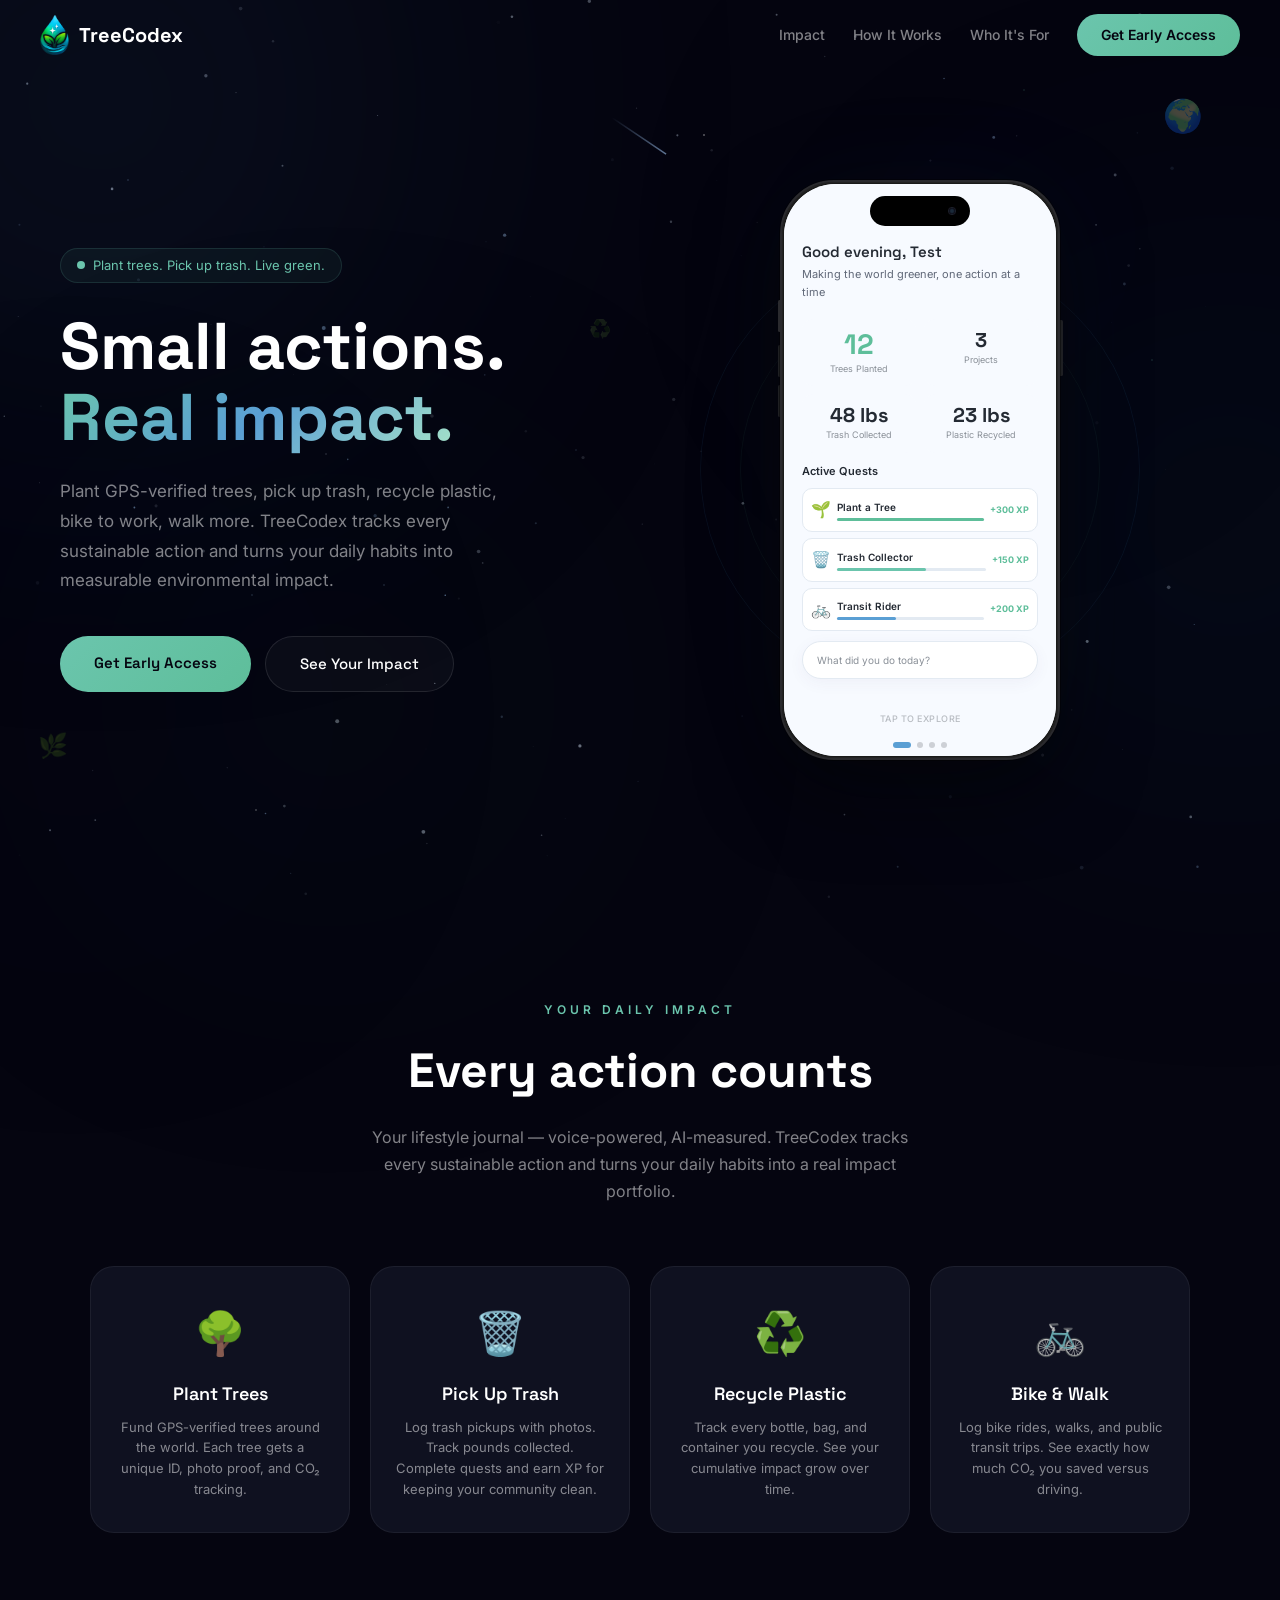
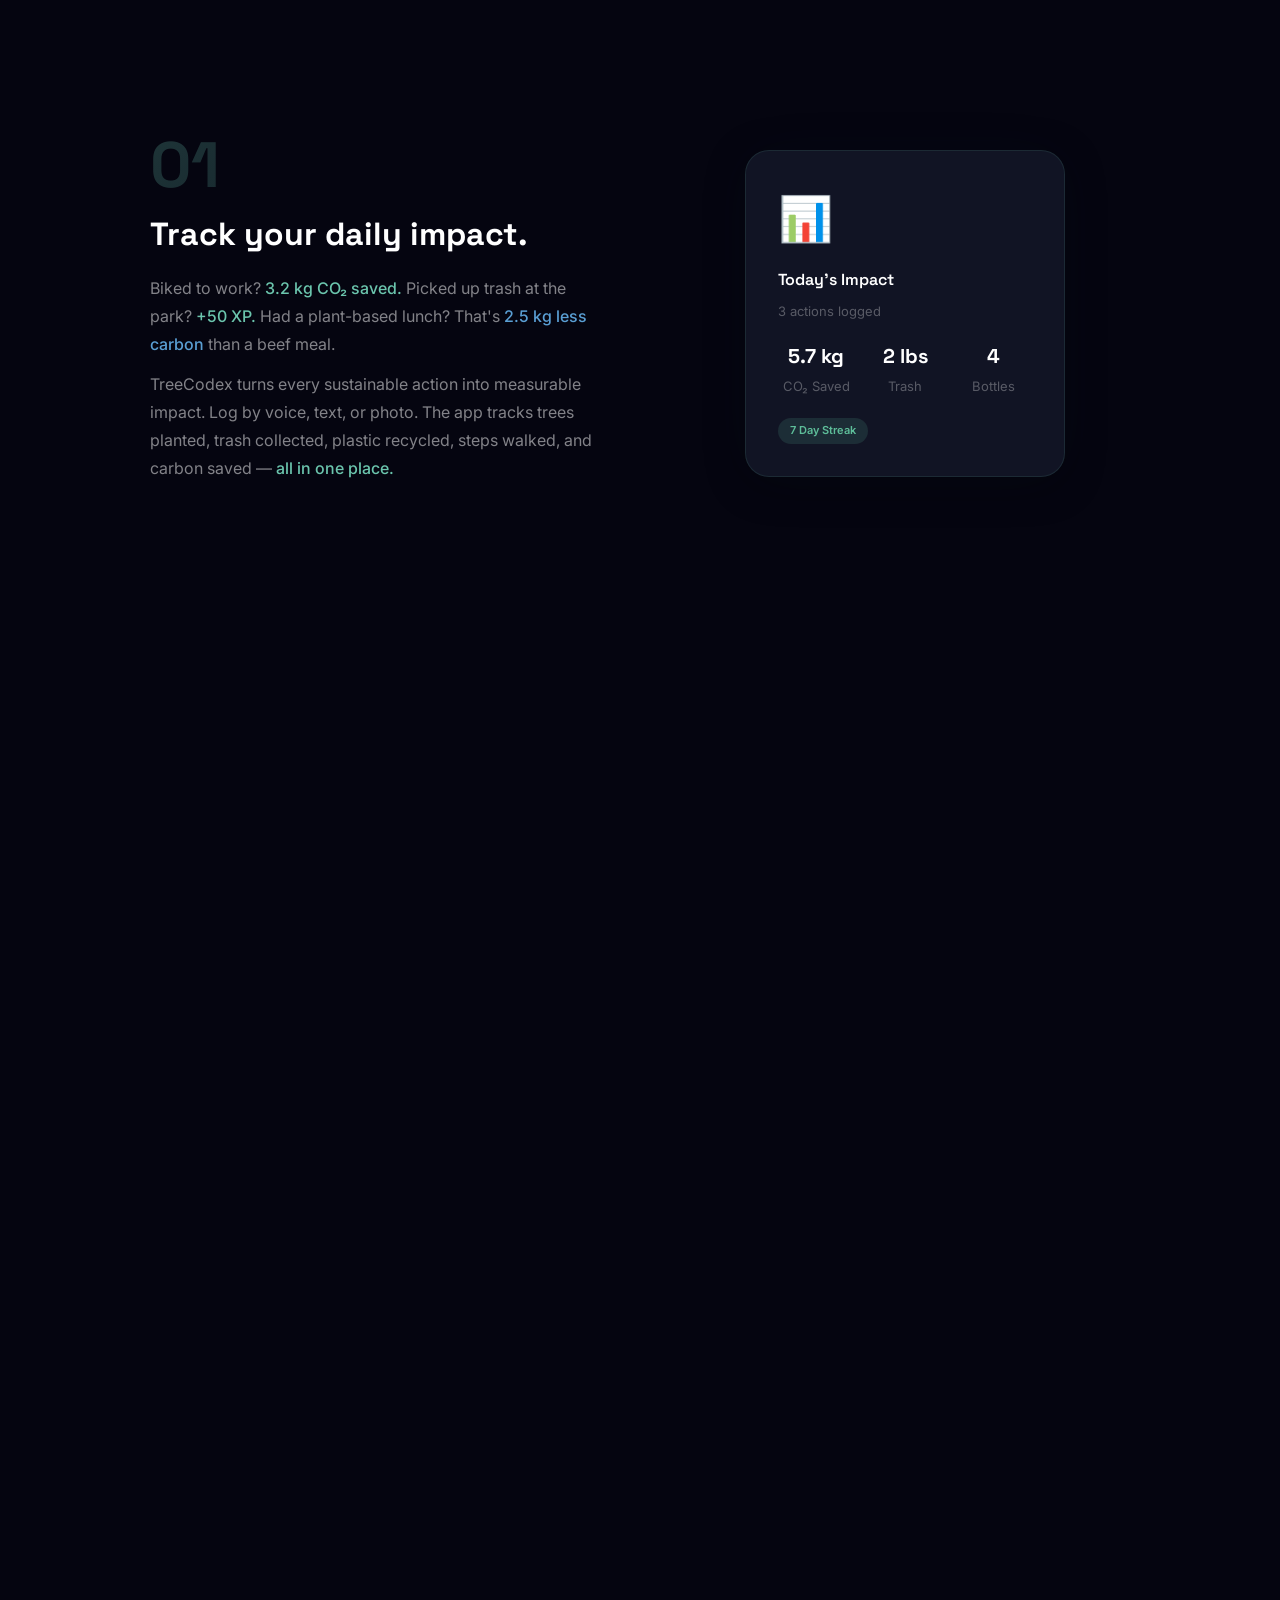
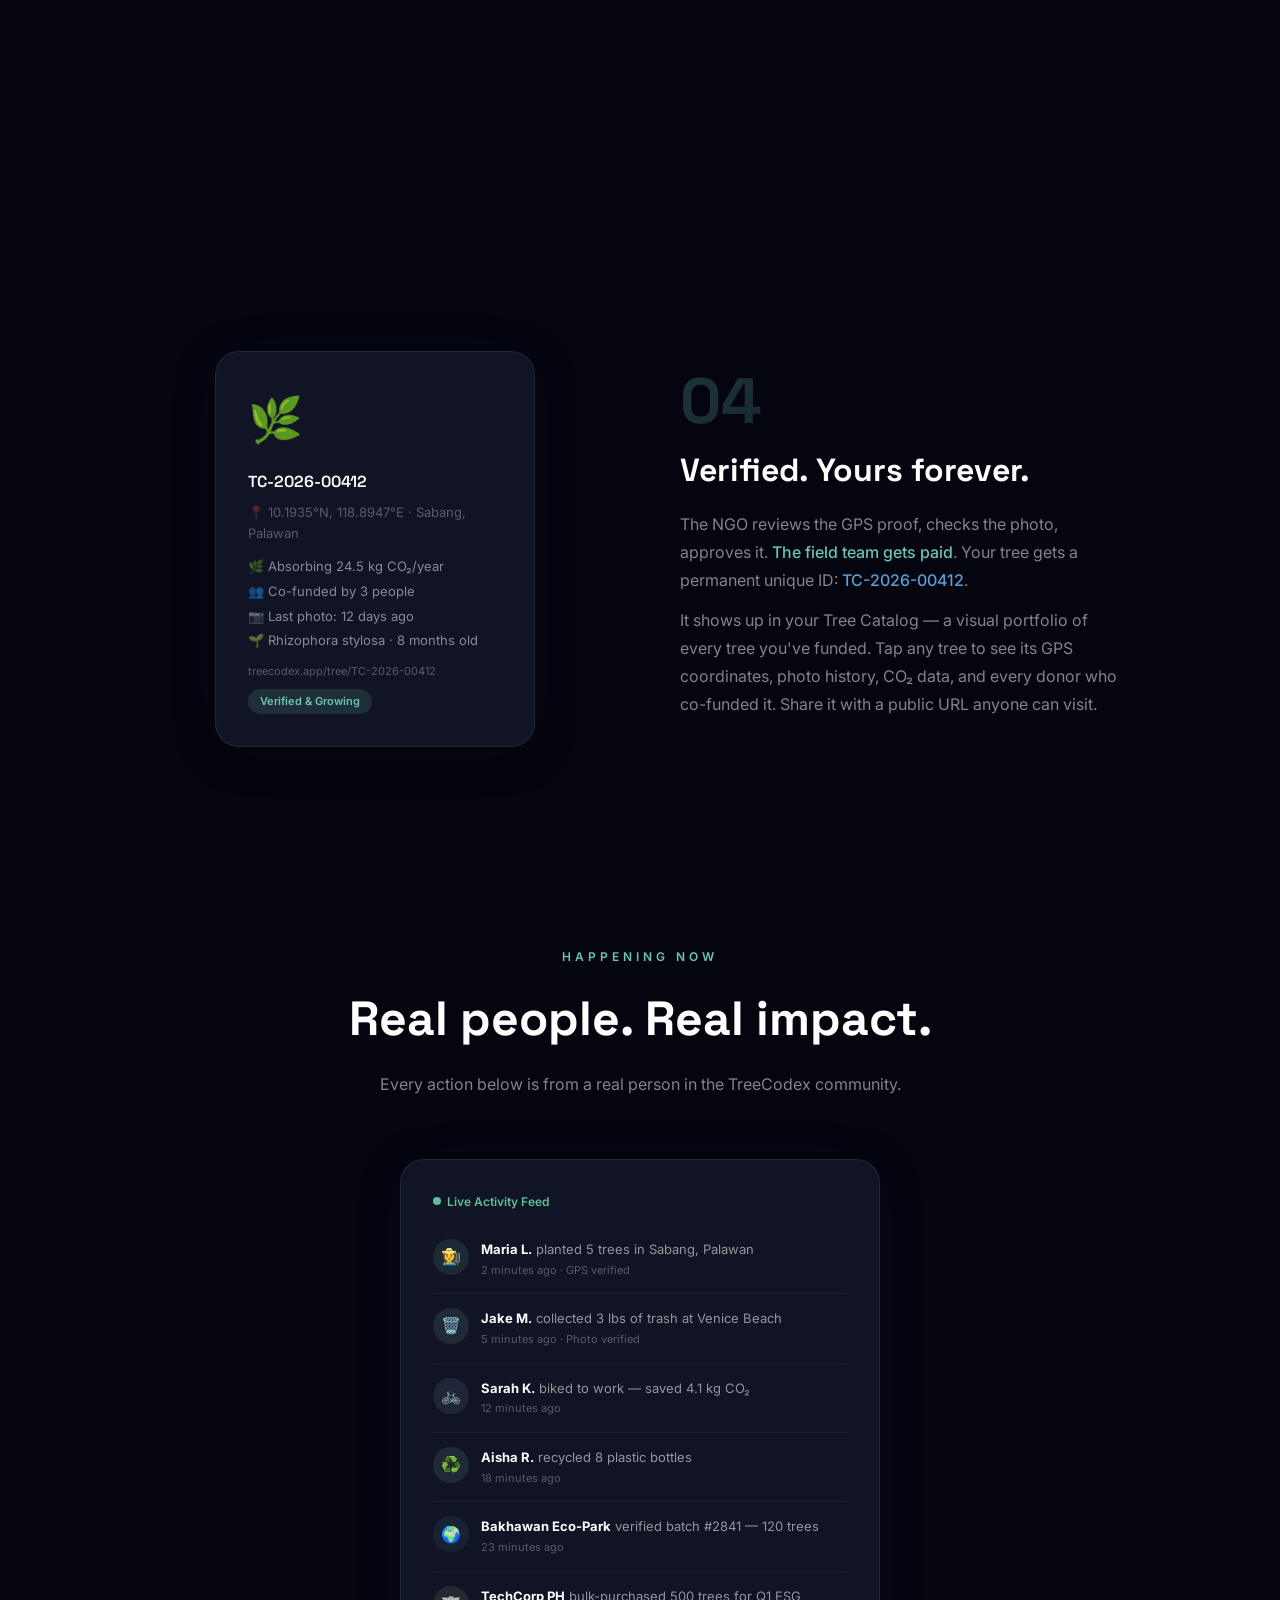
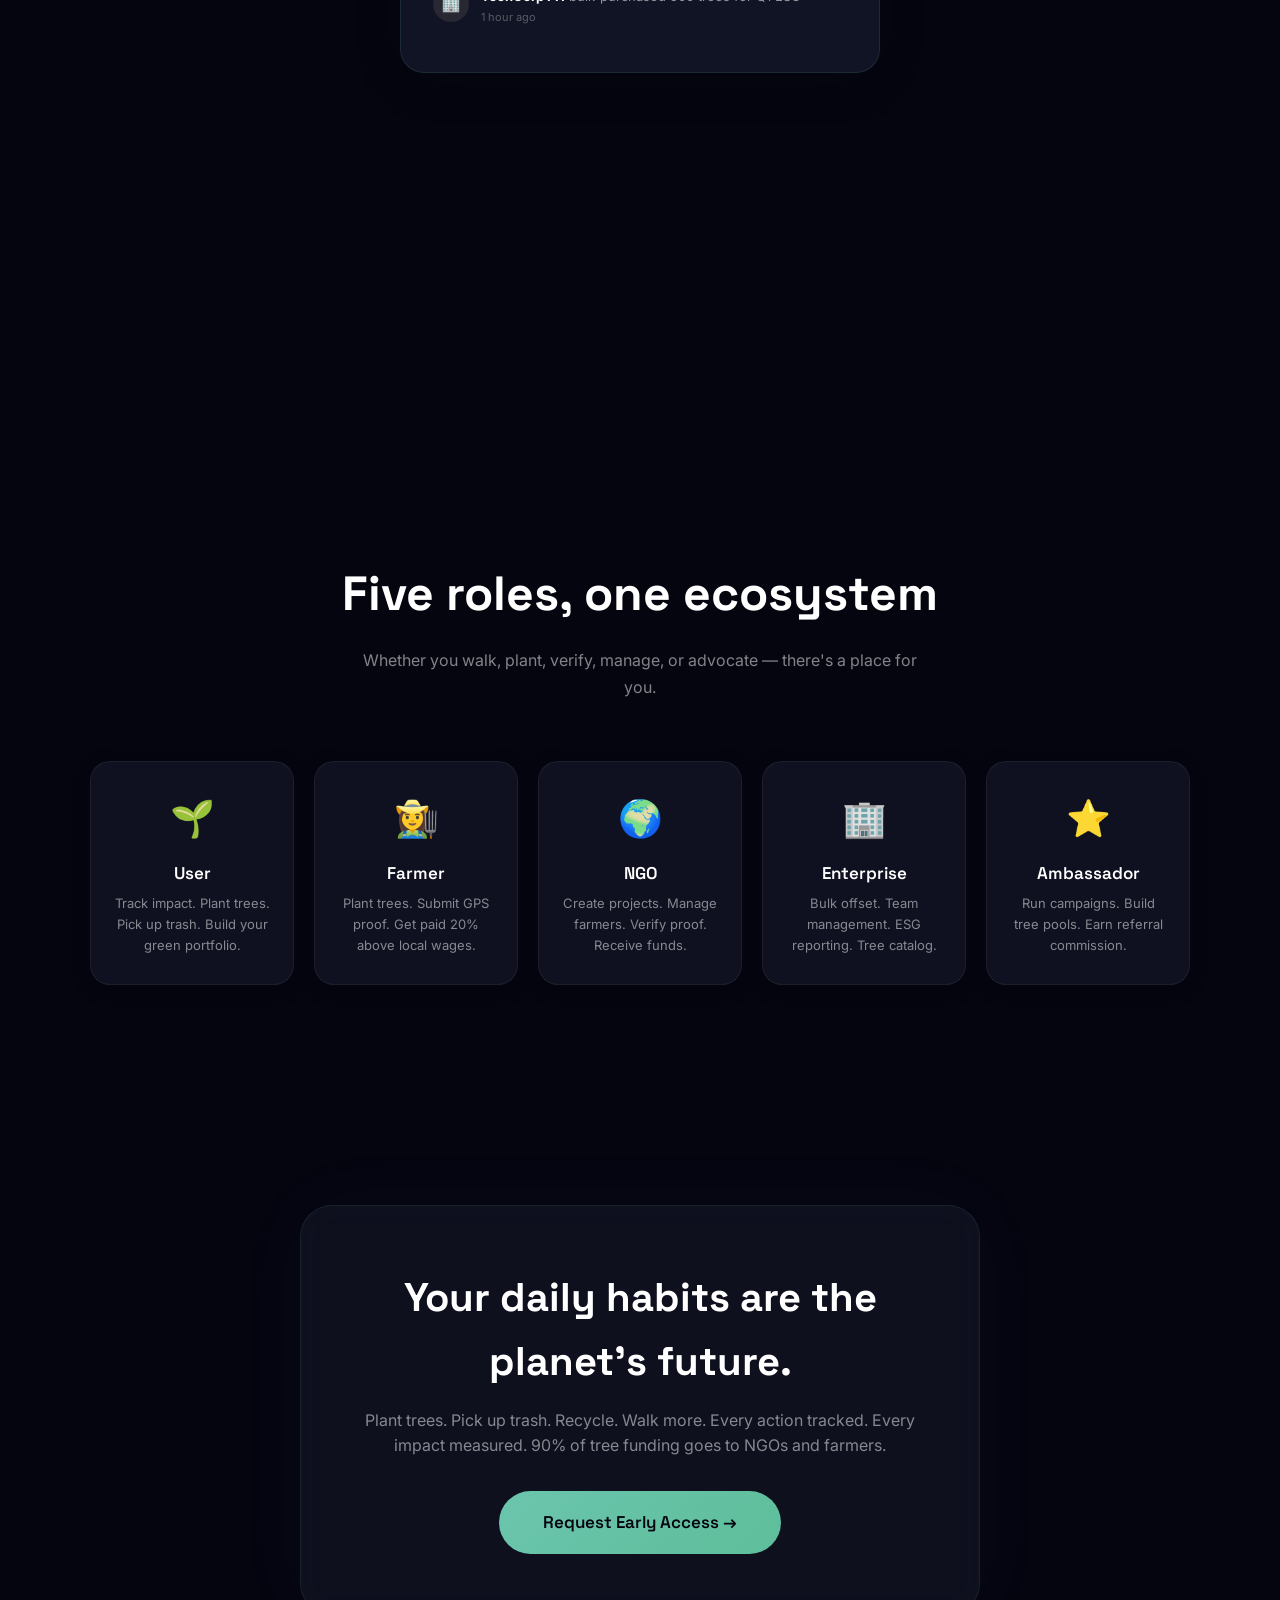
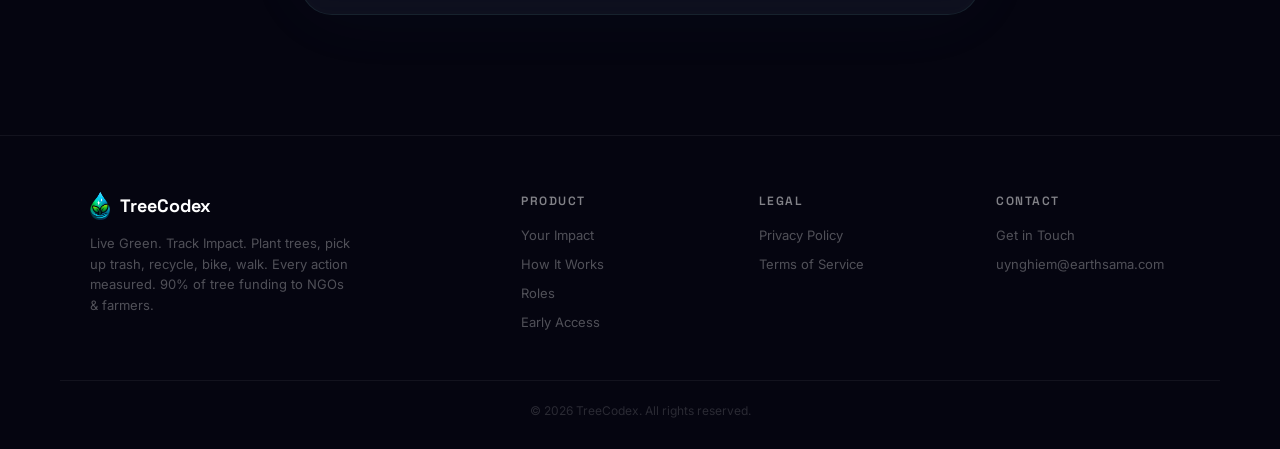
==== commit deef6cb7: "fix: teardrop icon + TreeCodex title in navbar/footer" ====
--- a/index.html
+++ b/index.html
@@ -51,11 +51,11 @@
 @keyframes floatA{0%,100%{transform:translateY(0) rotate(0deg)}33%{transform:translateY(-20px) rotate(5deg)}66%{transform:translateY(14px) rotate(-3deg)}}
 
 /* ── Navbar ── */
-.navbar{position:fixed;top:0;left:0;right:0;z-index:100;padding:14px 40px;display:flex;align-items:center;justify-content:center;transition:background .4s,backdrop-filter .4s}
+.navbar{position:fixed;top:0;left:0;right:0;z-index:100;padding:14px 40px;display:flex;align-items:center;justify-content:space-between;transition:background .4s,backdrop-filter .4s}
 .navbar.scrolled{background:rgba(5,5,16,0.92);backdrop-filter:blur(24px);border-bottom:1px solid var(--border)}
 .nav-logo{font-family:'Space Grotesk',sans-serif;font-size:20px;font-weight:700;color:#fff;text-decoration:none;display:flex;align-items:center;gap:10px}
 .nav-logo img{height:40px;width:auto}
-.nav-links{position:absolute;right:40px;display:flex;gap:28px;align-items:center}
+.nav-links{display:flex;gap:28px;align-items:center}
 .nav-links a{color:var(--text-dim);text-decoration:none;font-size:14px;font-weight:500;transition:color .3s}
 .nav-links a:hover{color:var(--teal)}
 .nav-cta{padding:10px 24px!important;background:linear-gradient(135deg,var(--teal),var(--green))!important;color:#050510!important;border-radius:50px;font-weight:600!important;transition:transform .3s,box-shadow .3s!important}
@@ -317,7 +317,7 @@
 
 <!-- Navbar -->
 <nav class="navbar" id="navbar">
-  <a href="#" class="nav-logo"><img src="logo.png" alt="TreeCodex"></a>
+  <a href="#" class="nav-logo"><img src="logo_icon.png" alt="TreeCodex">TreeCodex</a>
   <div class="nav-links">
     <a href="#impact">Impact</a>
     <a href="#story">How It Works</a>
@@ -738,7 +738,7 @@
 <footer class="footer">
   <div class="footer-grid">
     <div class="footer-brand">
-      <div class="footer-logo-wrap"><img src="logo.png" alt="TreeCodex"></div>
+      <div class="footer-logo-wrap"><img src="logo_icon.png" alt="TreeCodex"><span>TreeCodex</span></div>
       <p>Live Green. Track Impact. Plant trees, pick up trash, recycle, bike, walk. Every action measured. 90% of tree funding to NGOs & farmers.</p>
     </div>
     <div class="footer-col"><h4>Product</h4><a href="#impact">Your Impact</a><a href="#story">How It Works</a><a href="#roles">Roles</a><a href="#download">Early Access</a></div>
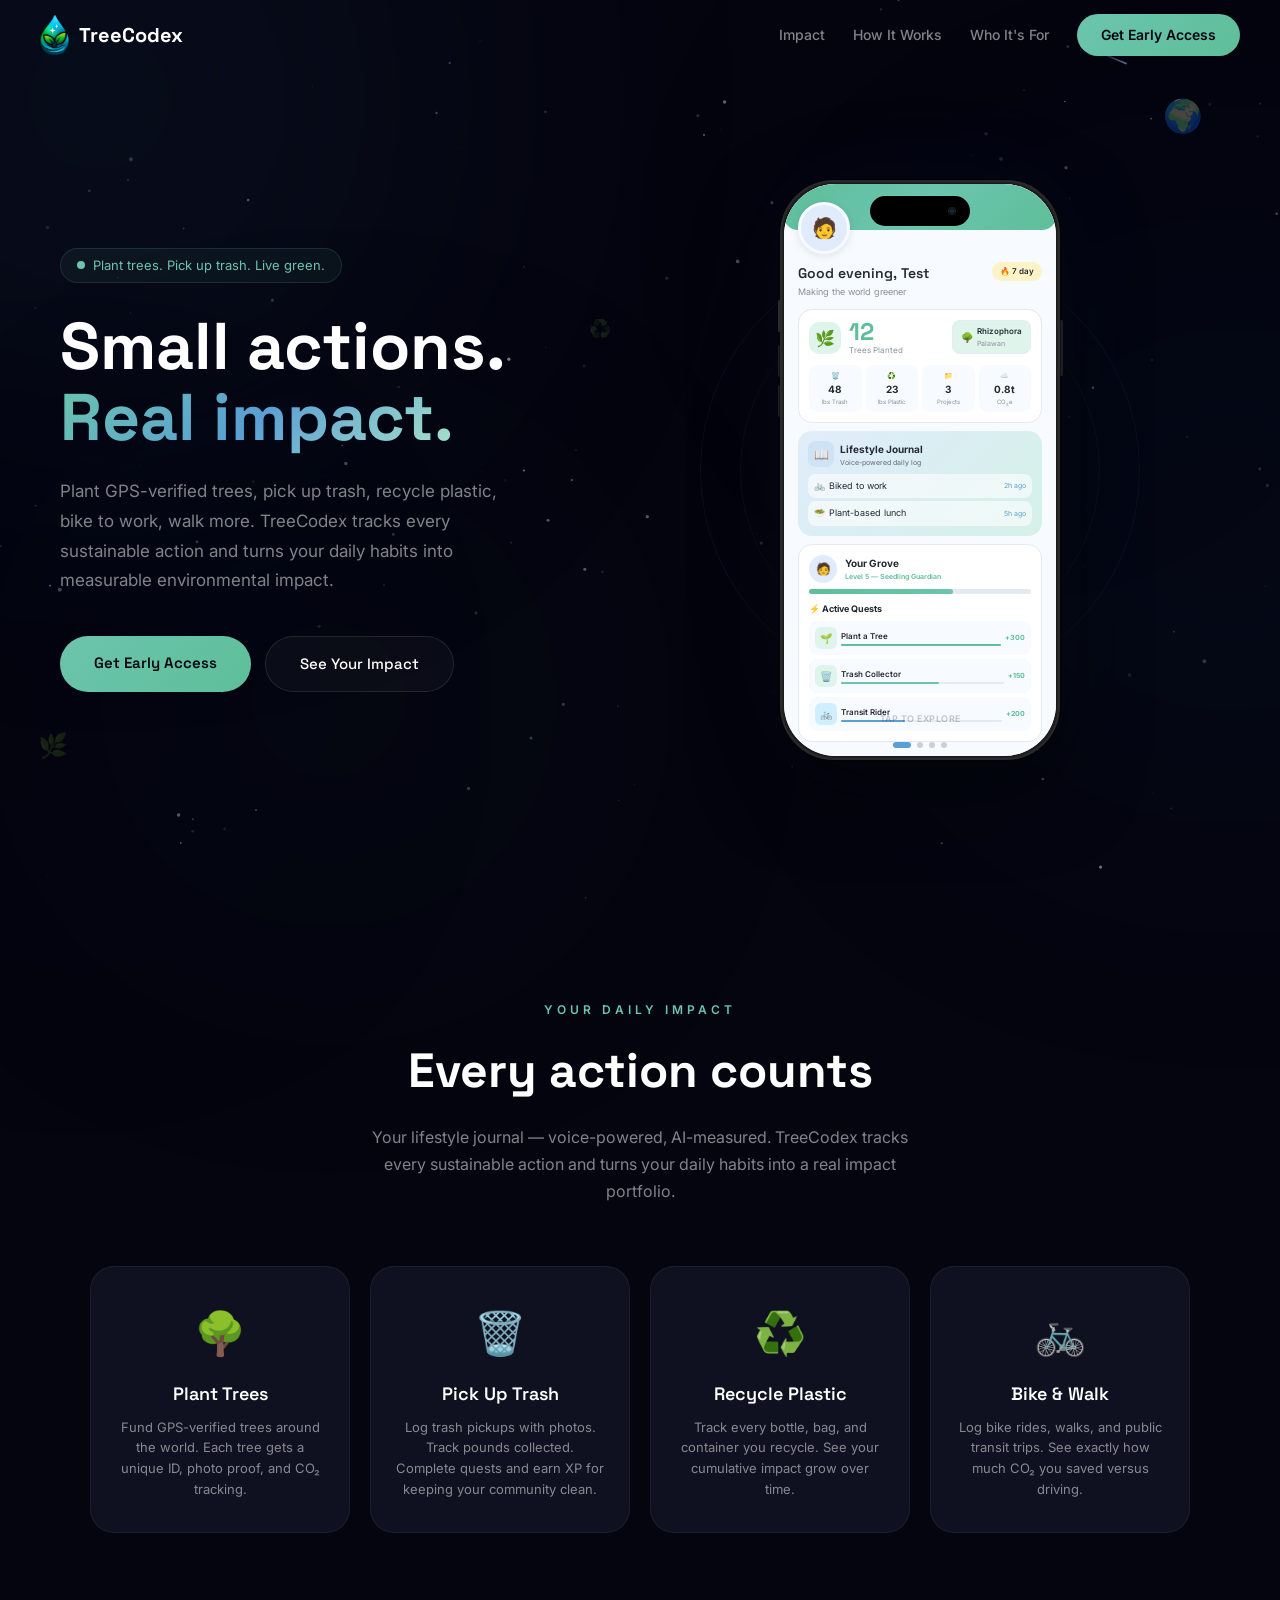
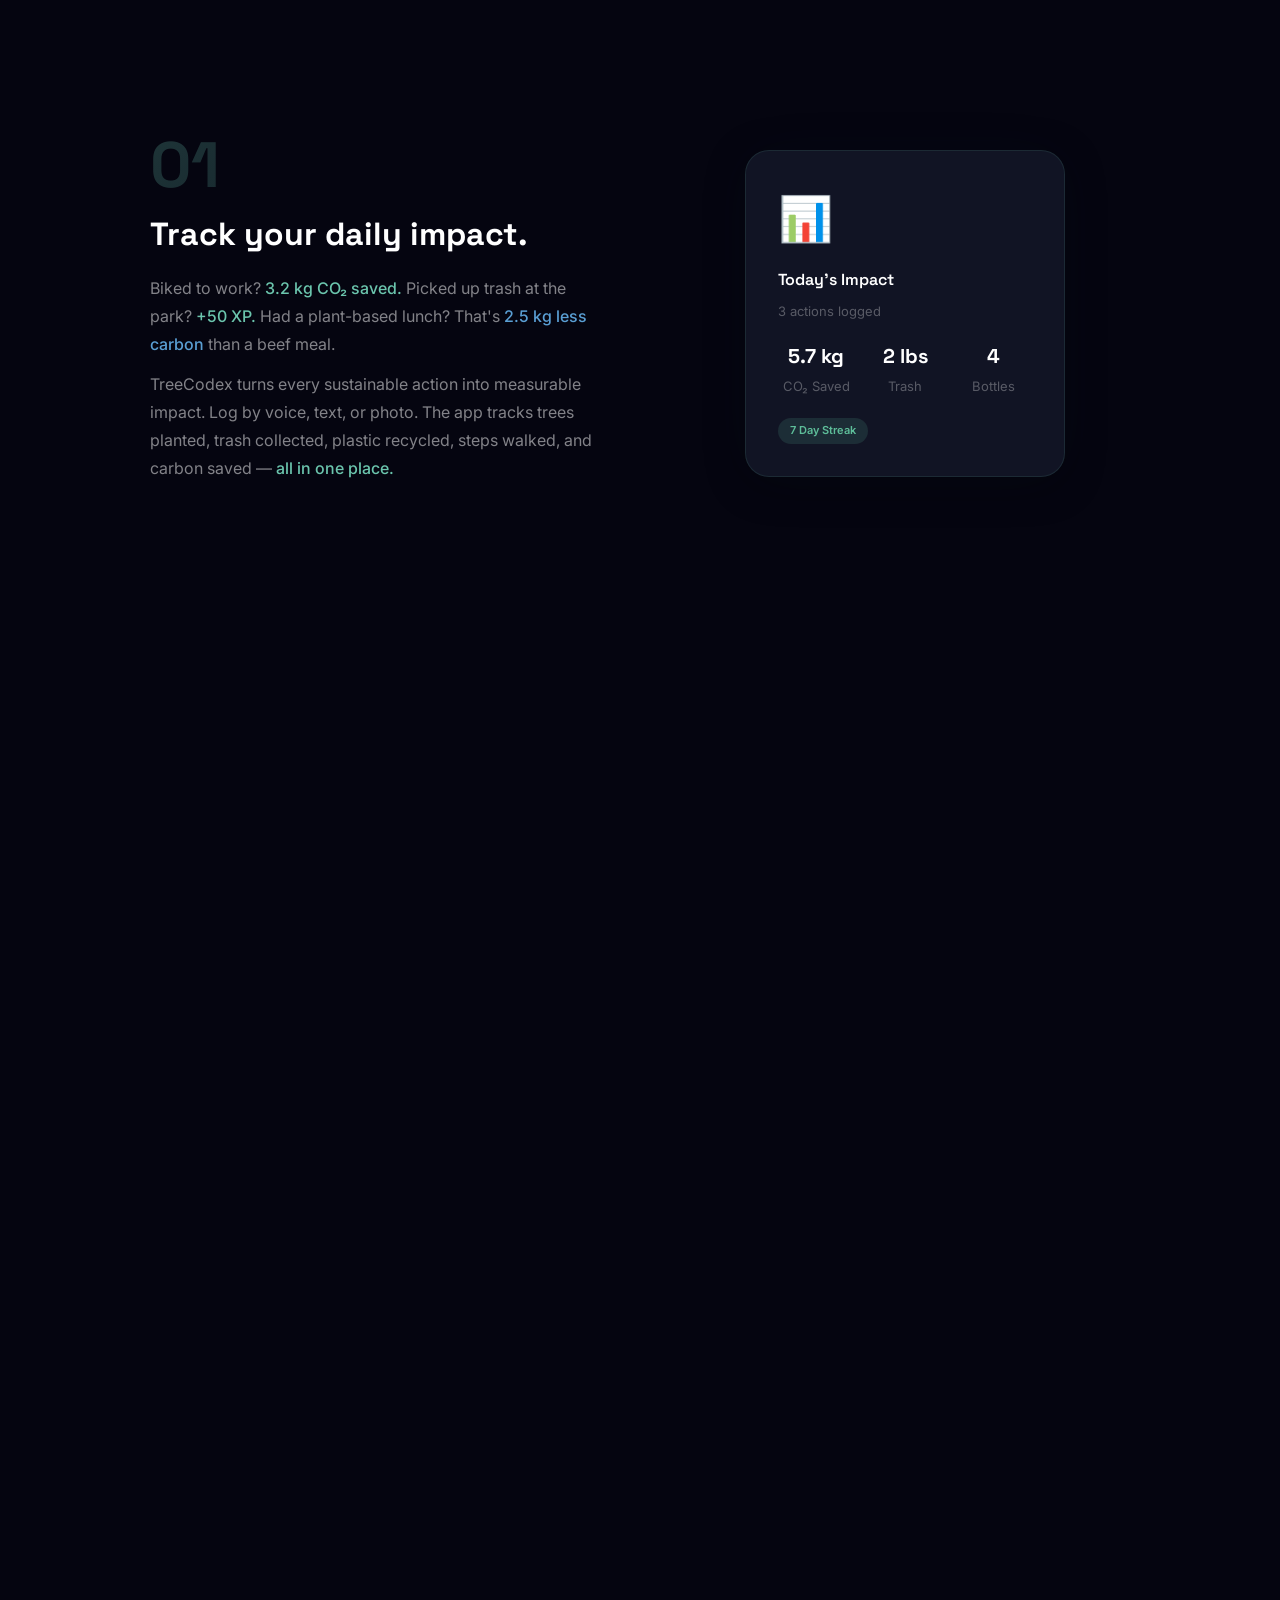
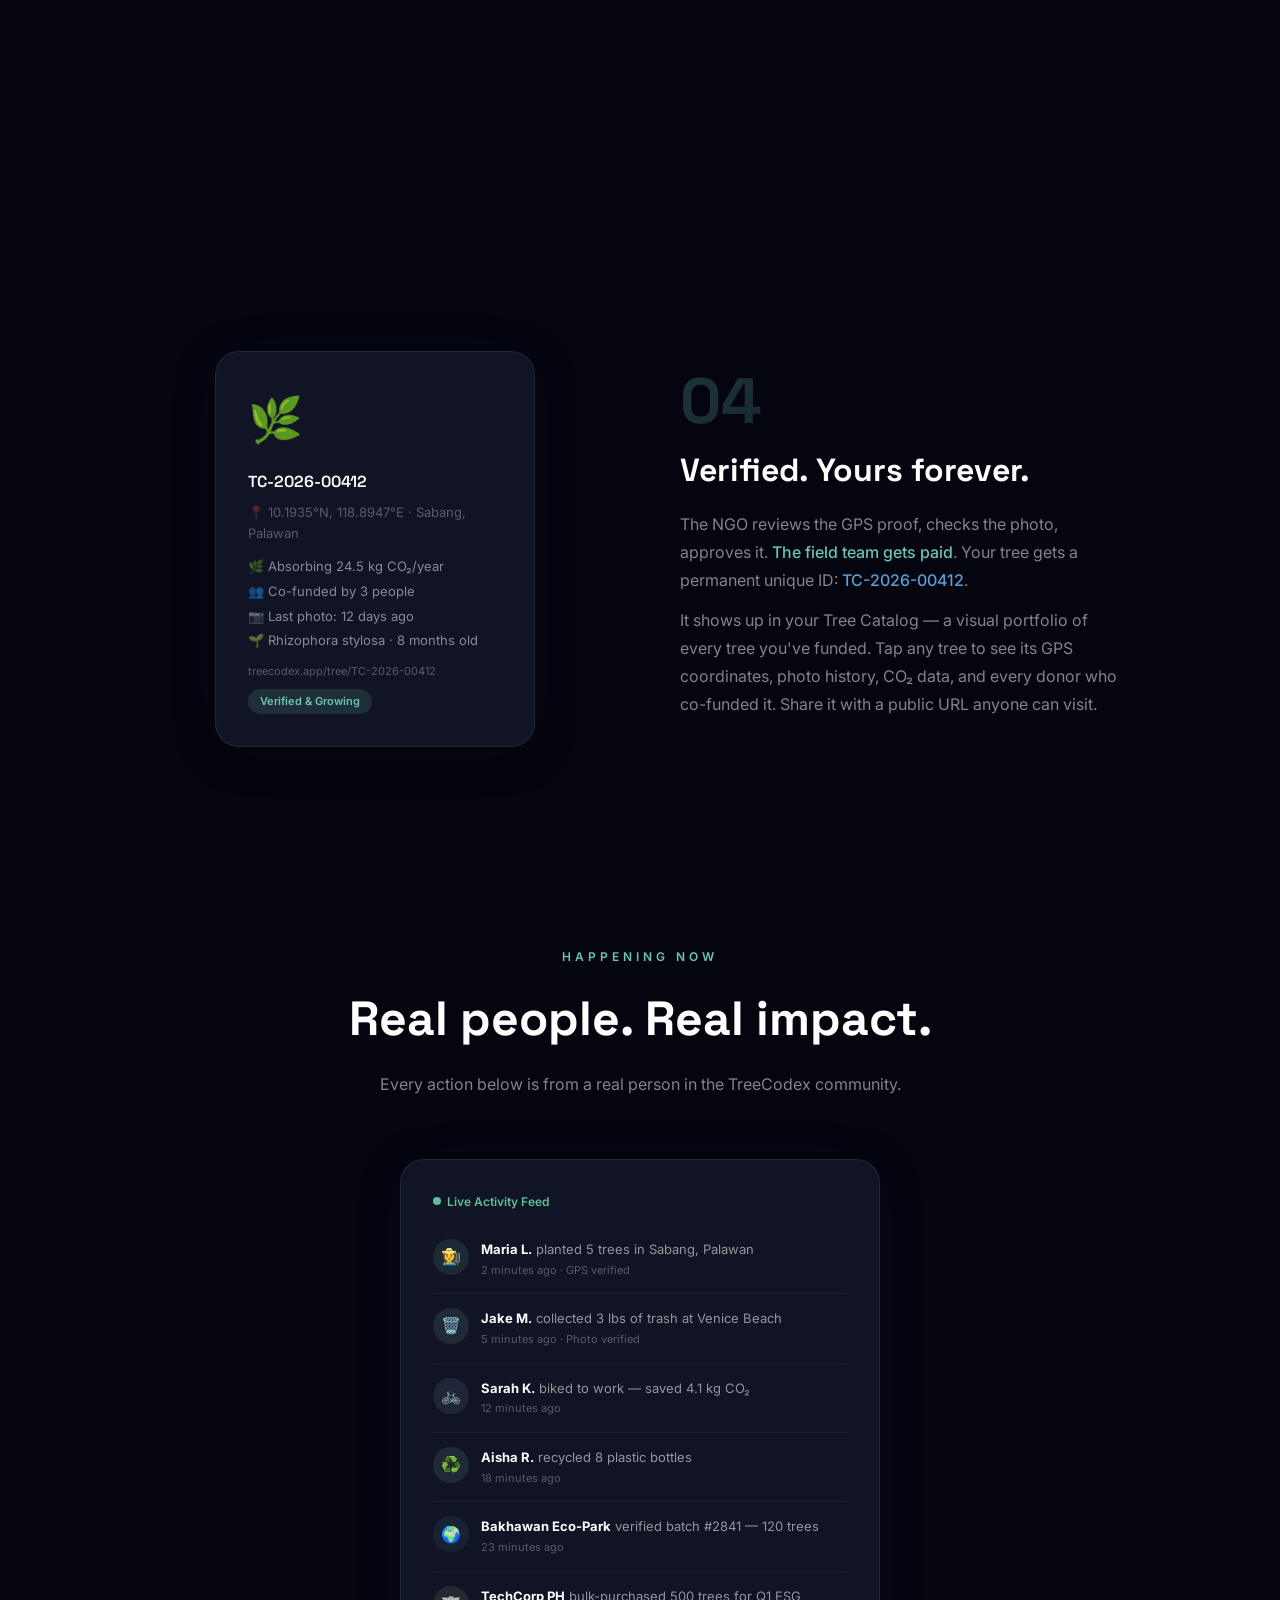
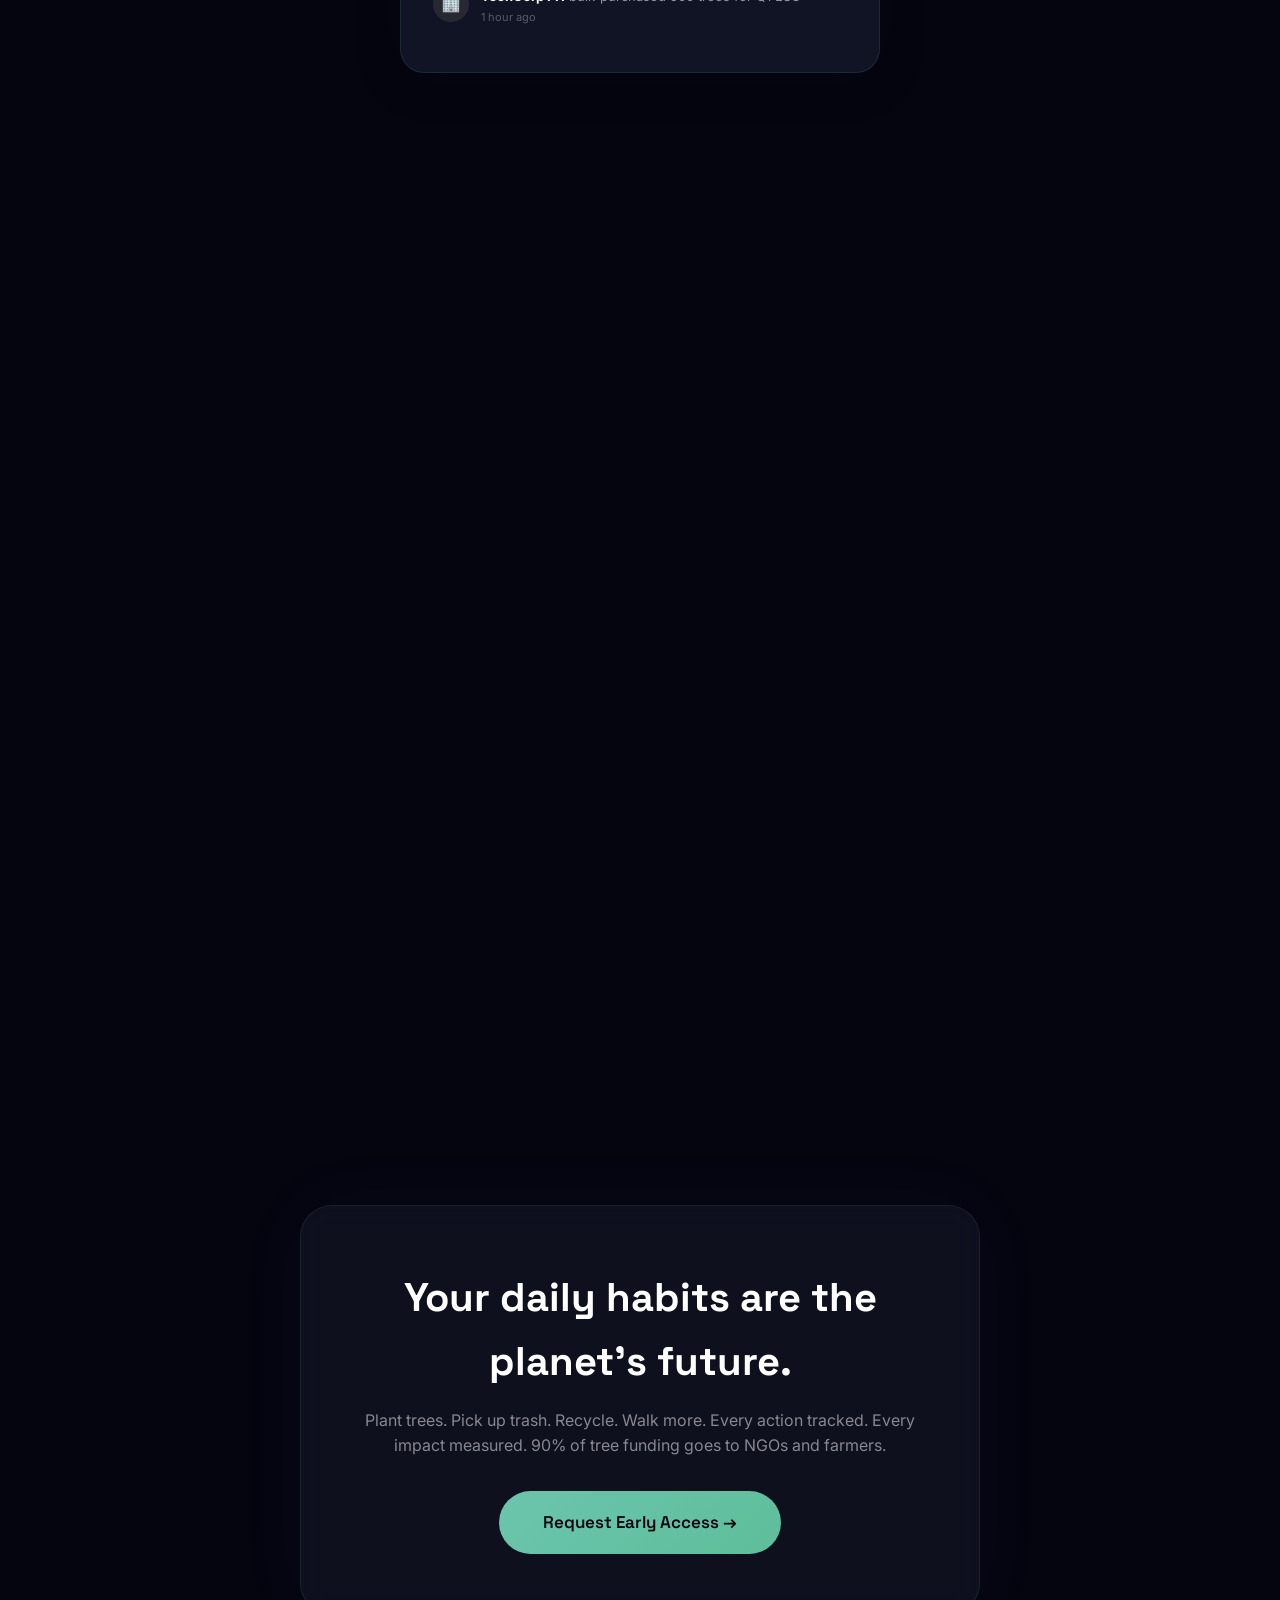
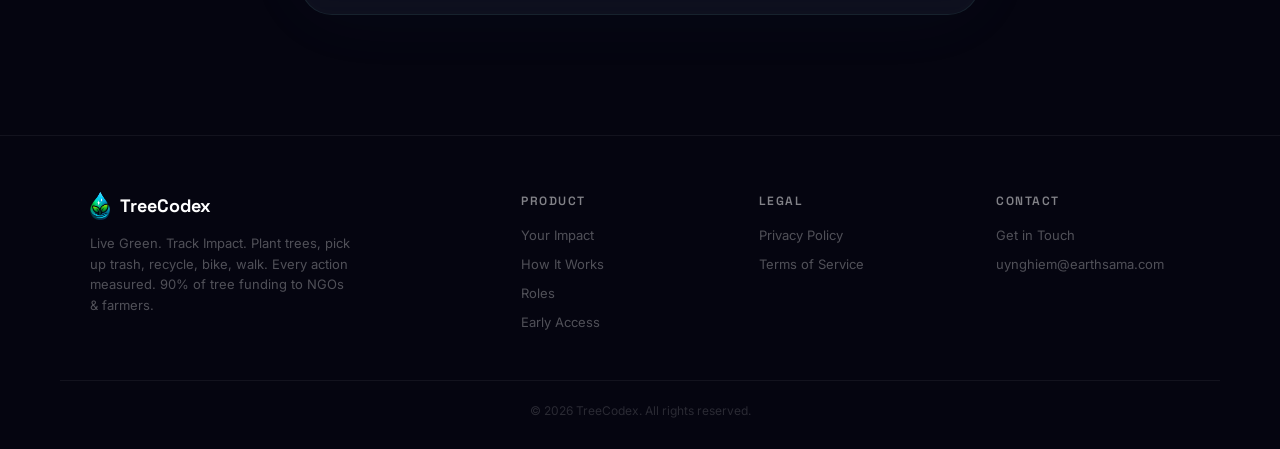
==== commit 751ff67c: "update: phone screens match latest app design (light mode)" ====
--- a/index.html
+++ b/index.html
@@ -347,159 +347,174 @@
         <div class="dynamic-island"></div>
         <div class="iphone-screen-wrap" id="demoWrap">
 
-          <!-- Screen 1: Home — Impact Dashboard -->
-          <div class="demo-screen active" data-screen="0" onclick="demoGo(1)" style="cursor:pointer;background:#f7faff">
-            <div class="ps-greet">Good evening, Test</div>
-            <div class="ps-sub">Making the world greener, one action at a time</div>
-            <div class="ps-stat-grid">
-              <div class="ps-stat-box">
-                <div class="ps-stat-num" style="font-size:28px;color:var(--green)">12</div>
-                <div class="ps-stat-label">Trees Planted</div>
-              </div>
-              <div class="ps-stat-box">
-                <div class="ps-stat-num" style="font-size:20px">3</div>
-                <div class="ps-stat-label">Projects</div>
-              </div>
-              <div class="ps-stat-box">
-                <div class="ps-stat-num" style="font-size:20px">48 lbs</div>
-                <div class="ps-stat-label">Trash Collected</div>
-              </div>
-              <div class="ps-stat-box">
-                <div class="ps-stat-num" style="font-size:20px">23 lbs</div>
-                <div class="ps-stat-label">Plastic Recycled</div>
-              </div>
+          <!-- Screen 1: Home — matches Flutter app -->
+          <div class="demo-screen active" data-screen="0" onclick="demoGo(1)" style="cursor:pointer;background:#f7faff;padding:0;overflow-y:auto">
+            <!-- Cover photo -->
+            <div style="height:80px;background:linear-gradient(135deg,#5EBE9A,#6BC5AD,#5EBE9A);border-radius:0 0 14px 14px;position:relative">
+              <div style="position:absolute;bottom:-24px;left:14px;width:52px;height:52px;border-radius:50%;border:3px solid #f7faff;background:#E0ECFB;display:flex;align-items:center;justify-content:center;font-size:20px;box-shadow:0 2px 8px rgba(0,0,0,0.1)">🧑</div>
             </div>
-            <div style="font-size:11px;font-weight:600;color:#242A33;margin-bottom:8px">Active Quests</div>
-            <div style="display:flex;gap:6px;align-items:center;padding:8px;background:#fff;border:1px solid #E3EAF2;border-radius:10px;margin-bottom:6px">
-              <span style="font-size:16px">🌱</span>
-              <div style="flex:1"><div style="font-size:10px;font-weight:600;color:#242A33">Plant a Tree</div><div style="height:3px;background:#E3EAF2;border-radius:2px;margin-top:3px"><div style="width:100%;height:100%;background:var(--green);border-radius:2px"></div></div></div>
-              <span style="font-size:9px;color:var(--green);font-weight:700">+300 XP</span>
-            </div>
-            <div style="display:flex;gap:6px;align-items:center;padding:8px;background:#fff;border:1px solid #E3EAF2;border-radius:10px;margin-bottom:6px">
-              <span style="font-size:16px">🗑️</span>
-              <div style="flex:1"><div style="font-size:10px;font-weight:600;color:#242A33">Trash Collector</div><div style="height:3px;background:#E3EAF2;border-radius:2px;margin-top:3px"><div style="width:60%;height:100%;background:var(--teal);border-radius:2px"></div></div></div>
-              <span style="font-size:9px;color:var(--green);font-weight:700">+150 XP</span>
-            </div>
-            <div style="display:flex;gap:6px;align-items:center;padding:8px;background:#fff;border:1px solid #E3EAF2;border-radius:10px">
-              <span style="font-size:16px">🚲</span>
-              <div style="flex:1"><div style="font-size:10px;font-weight:600;color:#242A33">Transit Rider</div><div style="height:3px;background:#E3EAF2;border-radius:2px;margin-top:3px"><div style="width:40%;height:100%;background:var(--blue);border-radius:2px"></div></div></div>
-              <span style="font-size:9px;color:var(--green);font-weight:700">+200 XP</span>
-            </div>
-            <div class="ps-bar" style="margin-top:10px">What did you do today?</div>
-          </div>
-
-          <!-- Screen 2: Lifestyle Journal -->
-          <div class="demo-screen" data-screen="1" onclick="demoGo(2)" style="cursor:pointer;background:#0e1621">
-            <div style="padding:0;display:flex;flex-direction:column;height:100%">
-              <div class="ps-title" style="color:#fff">📖 Lifestyle Journal</div>
-              <div style="padding:10px;background:rgba(255,255,255,0.05);border-radius:12px;margin-bottom:10px">
-                <div style="display:flex;gap:8px;align-items:center;margin-bottom:6px">
-                  <span style="font-size:14px">🚲</span>
-                  <span style="font-size:11px;color:rgba(255,255,255,0.8);flex:1">Biked to work</span>
-                  <span style="font-size:9px;color:var(--teal)">-3.2 kg</span>
-                </div>
-                <div style="display:flex;gap:8px;align-items:center;margin-bottom:6px">
-                  <span style="font-size:14px">🥗</span>
-                  <span style="font-size:11px;color:rgba(255,255,255,0.8);flex:1">Plant-based lunch</span>
-                  <span style="font-size:9px;color:var(--teal)">-2.5 kg</span>
-                </div>
-                <div style="display:flex;gap:8px;align-items:center;margin-bottom:6px">
-                  <span style="font-size:14px">🗑️</span>
-                  <span style="font-size:11px;color:rgba(255,255,255,0.8);flex:1">Picked up litter in park</span>
-                  <span style="font-size:9px;color:var(--teal)">+50 XP</span>
-                </div>
-                <div style="display:flex;gap:8px;align-items:center">
-                  <span style="font-size:14px">♻️</span>
-                  <span style="font-size:11px;color:rgba(255,255,255,0.8);flex:1">Recycled 4 bottles</span>
-                  <span style="font-size:9px;color:var(--teal)">+25 XP</span>
-                </div>
-              </div>
-              <div style="display:flex;gap:8px;margin-bottom:12px">
-                <div style="flex:1;padding:10px;background:rgba(255,255,255,0.05);border-radius:10px;text-align:center">
-                  <div style="font-size:16px;font-weight:700;color:var(--teal)">5.7 kg</div>
-                  <div style="font-size:8px;color:rgba(255,255,255,0.4)">CO₂ Saved</div>
-                </div>
-                <div style="flex:1;padding:10px;background:rgba(255,255,255,0.05);border-radius:10px;text-align:center">
-                  <div style="font-size:16px;font-weight:700;color:var(--blue)">4</div>
-                  <div style="font-size:8px;color:rgba(255,255,255,0.4)">Actions</div>
-                </div>
-                <div style="flex:1;padding:10px;background:rgba(255,255,255,0.05);border-radius:10px;text-align:center">
-                  <div style="font-size:16px;font-weight:700;color:var(--gold)">7</div>
-                  <div style="font-size:8px;color:rgba(255,255,255,0.4)">Day Streak</div>
-                </div>
-              </div>
-              <div class="ps-btn teal">🎤 Log by Voice</div>
-              <div style="flex:1"></div>
-              <div class="ps-btn" style="margin-bottom:0;background:rgba(255,255,255,0.06);color:rgba(255,255,255,0.5)">← Back</div>
+            <div style="padding:32px 14px 14px">
+              <!-- Greeting -->
+              <div style="display:flex;justify-content:space-between;align-items:start;margin-bottom:10px">
+                <div>
+                  <div style="font-family:'Space Grotesk',sans-serif;font-size:14px;font-weight:600;color:#242A33">Good evening, Test</div>
+                  <div style="font-size:9px;color:#8A9098">Making the world greener</div>
+                </div>
+                <div style="padding:3px 8px;background:#FEF3C7;border-radius:20px;font-size:8px;font-weight:600;color:#242A33">🔥 7 day</div>
+              </div>
+              <!-- Impact + Tree card -->
+              <div style="background:#fff;border-radius:14px;padding:10px;border:1px solid #E3EAF2;margin-bottom:8px">
+                <div style="display:flex;justify-content:space-between;align-items:start;margin-bottom:8px">
+                  <div style="display:flex;align-items:center;gap:8px">
+                    <div style="width:32px;height:32px;background:#DFF5EB;border-radius:10px;display:flex;align-items:center;justify-content:center;font-size:16px">🌿</div>
+                    <div>
+                      <div style="font-family:'Space Grotesk',sans-serif;font-size:24px;font-weight:800;color:#5EBE9A;line-height:1">12</div>
+                      <div style="font-size:8px;color:#8A9098">Trees Planted</div>
+                    </div>
+                  </div>
+                  <div style="padding:4px 8px;background:#DFF5EB;border-radius:8px;border:1px solid #E3EAF2;display:flex;align-items:center;gap:4px">
+                    <span style="font-size:10px">🌳</span>
+                    <div><div style="font-size:8px;font-weight:600;color:#242A33">Rhizophora</div><div style="font-size:7px;color:#8A9098">Palawan</div></div>
+                  </div>
+                </div>
+                <div style="display:flex;gap:4px">
+                  <div style="flex:1;text-align:center;padding:5px 2px;background:#f7faff;border-radius:8px"><div style="font-size:7px">🗑️</div><div style="font-size:10px;font-weight:700;color:#242A33">48</div><div style="font-size:6px;color:#8A9098">lbs Trash</div></div>
+                  <div style="flex:1;text-align:center;padding:5px 2px;background:#f7faff;border-radius:8px"><div style="font-size:7px">♻️</div><div style="font-size:10px;font-weight:700;color:#242A33">23</div><div style="font-size:6px;color:#8A9098">lbs Plastic</div></div>
+                  <div style="flex:1;text-align:center;padding:5px 2px;background:#f7faff;border-radius:8px"><div style="font-size:7px">📁</div><div style="font-size:10px;font-weight:700;color:#242A33">3</div><div style="font-size:6px;color:#8A9098">Projects</div></div>
+                  <div style="flex:1;text-align:center;padding:5px 2px;background:#f7faff;border-radius:8px"><div style="font-size:7px">☁️</div><div style="font-size:10px;font-weight:700;color:#242A33">0.8t</div><div style="font-size:6px;color:#8A9098">CO₂e</div></div>
+                </div>
+              </div>
+              <!-- Journal card -->
+              <div style="background:linear-gradient(135deg,#E0ECFB,#D4F1E8);border-radius:14px;padding:10px;margin-bottom:8px">
+                <div style="display:flex;align-items:center;gap:6px;margin-bottom:6px">
+                  <div style="width:26px;height:26px;background:rgba(90,159,212,0.12);border-radius:8px;display:flex;align-items:center;justify-content:center;font-size:12px">📖</div>
+                  <div><div style="font-size:10px;font-weight:700;color:#242A33">Lifestyle Journal</div><div style="font-size:7px;color:#606878">Voice-powered daily log</div></div>
+                </div>
+                <div style="display:flex;gap:4px;align-items:center;padding:5px 6px;background:rgba(255,255,255,0.6);border-radius:8px;margin-bottom:3px;font-size:9px;color:#242A33">🚲 <span style="flex:1">Biked to work</span><span style="color:#5A9FD4;font-size:7px">2h ago</span></div>
+                <div style="display:flex;gap:4px;align-items:center;padding:5px 6px;background:rgba(255,255,255,0.6);border-radius:8px;font-size:9px;color:#242A33">🥗 <span style="flex:1">Plant-based lunch</span><span style="color:#5A9FD4;font-size:7px">5h ago</span></div>
+              </div>
+              <!-- Grove + Quests -->
+              <div style="background:#fff;border-radius:14px;padding:10px;border:1px solid #E3EAF2">
+                <div style="display:flex;align-items:center;gap:8px;margin-bottom:6px">
+                  <div style="width:28px;height:28px;background:#E0ECFB;border-radius:50%;display:flex;align-items:center;justify-content:center;font-size:12px">🧑</div>
+                  <div><div style="font-size:10px;font-weight:700;color:#242A33">Your Grove</div><div style="font-size:7px;color:#5EBE9A;font-weight:600">Level 5 — Seedling Guardian</div></div>
+                </div>
+                <div style="height:5px;background:#E3EAF2;border-radius:3px;margin-bottom:8px"><div style="width:65%;height:100%;background:linear-gradient(90deg,#5EBE9A,#6BC5AD);border-radius:3px"></div></div>
+                <div style="font-size:9px;font-weight:700;color:#242A33;margin-bottom:5px">⚡ Active Quests</div>
+                <div style="display:flex;gap:4px;align-items:center;padding:6px;background:#f7faff;border-radius:8px;margin-bottom:4px">
+                  <div style="width:22px;height:22px;background:#DFF5EB;border-radius:6px;display:flex;align-items:center;justify-content:center;font-size:10px">🌱</div>
+                  <div style="flex:1"><div style="font-size:8px;font-weight:600;color:#242A33">Plant a Tree</div><div style="height:2px;background:#E3EAF2;border-radius:1px;margin-top:2px"><div style="width:100%;height:100%;background:#5EBE9A;border-radius:1px"></div></div></div>
+                  <span style="font-size:7px;color:#5EBE9A;font-weight:700">+300</span>
+                </div>
+                <div style="display:flex;gap:4px;align-items:center;padding:6px;background:#f7faff;border-radius:8px;margin-bottom:4px">
+                  <div style="width:22px;height:22px;background:#DFF5EB;border-radius:6px;display:flex;align-items:center;justify-content:center;font-size:10px">🗑️</div>
+                  <div style="flex:1"><div style="font-size:8px;font-weight:600;color:#242A33">Trash Collector</div><div style="height:2px;background:#E3EAF2;border-radius:1px;margin-top:2px"><div style="width:60%;height:100%;background:#6BC5AD;border-radius:1px"></div></div></div>
+                  <span style="font-size:7px;color:#5EBE9A;font-weight:700">+150</span>
+                </div>
+                <div style="display:flex;gap:4px;align-items:center;padding:6px;background:#f7faff;border-radius:8px">
+                  <div style="width:22px;height:22px;background:#CFEFFF;border-radius:6px;display:flex;align-items:center;justify-content:center;font-size:10px">🚲</div>
+                  <div style="flex:1"><div style="font-size:8px;font-weight:600;color:#242A33">Transit Rider</div><div style="height:2px;background:#E3EAF2;border-radius:1px;margin-top:2px"><div style="width:40%;height:100%;background:#5A9FD4;border-radius:1px"></div></div></div>
+                  <span style="font-size:7px;color:#5EBE9A;font-weight:700">+200</span>
+                </div>
+              </div>
             </div>
           </div>
 
-          <!-- Screen 3: Plant Trees -->
-          <div class="demo-screen" data-screen="2" onclick="demoGo(3)" style="cursor:pointer;background:#0e1621">
-            <div style="padding:0;display:flex;flex-direction:column;height:100%">
-              <div class="ps-title" style="color:#fff">🌳 Choose a Project</div>
-              <div class="ps-result-card" style="background:rgba(255,255,255,0.05);border-color:rgba(255,255,255,0.08)">
-                <div style="font-size:12px;font-weight:600;color:#fff;margin-bottom:4px">Sabang Reforestation</div>
-                <div style="font-size:9px;color:rgba(255,255,255,0.4);margin-bottom:8px">📍 Puerto Princesa, Palawan</div>
-                <div style="height:4px;background:rgba(255,255,255,0.06);border-radius:2px;overflow:hidden;margin-bottom:4px">
-                  <div style="width:48%;height:100%;background:linear-gradient(90deg,var(--teal),var(--green));border-radius:2px"></div>
-                </div>
-                <div style="display:flex;justify-content:space-between;font-size:9px;color:rgba(255,255,255,0.35)"><span>4,812 / 10,000</span><span>$3.80/tree</span></div>
-              </div>
-              <div class="ps-result-card" style="background:rgba(255,255,255,0.05);border-color:rgba(255,255,255,0.08)">
-                <div style="font-size:12px;font-weight:600;color:#fff;margin-bottom:4px">Bakhawan Eco-Park</div>
-                <div style="font-size:9px;color:rgba(255,255,255,0.4);margin-bottom:8px">📍 Kalibo, Aklan (Boracay)</div>
-                <div style="height:4px;background:rgba(255,255,255,0.06);border-radius:2px;overflow:hidden;margin-bottom:4px">
-                  <div style="width:72%;height:100%;background:linear-gradient(90deg,var(--blue),var(--blue-light));border-radius:2px"></div>
-                </div>
-                <div style="display:flex;justify-content:space-between;font-size:9px;color:rgba(255,255,255,0.35)"><span>8,424 / 11,700</span><span>$4.20/tree</span></div>
-              </div>
-              <div class="ps-result-card" style="background:rgba(255,255,255,0.05);border-color:rgba(255,255,255,0.08)">
-                <div style="font-size:12px;font-weight:600;color:#fff;margin-bottom:4px">Silonay Conservation Area</div>
-                <div style="font-size:9px;color:rgba(255,255,255,0.4);margin-bottom:8px">📍 Calapan, Mindoro</div>
-                <div style="height:4px;background:rgba(255,255,255,0.06);border-radius:2px;overflow:hidden;margin-bottom:4px">
-                  <div style="width:31%;height:100%;background:linear-gradient(90deg,var(--teal),var(--mint));border-radius:2px"></div>
-                </div>
-                <div style="display:flex;justify-content:space-between;font-size:9px;color:rgba(255,255,255,0.35)"><span>1,426 / 4,600</span><span>$3.50/tree</span></div>
+          <!-- Screen 2: Lifestyle Journal -->
+          <div class="demo-screen" data-screen="1" onclick="demoGo(2)" style="cursor:pointer;background:#f7faff;padding:56px 14px 14px">
+            <div style="display:flex;flex-direction:column;height:100%">
+              <div class="ps-title">📖 Lifestyle Journal</div>
+              <!-- Today summary -->
+              <div style="display:flex;gap:6px;margin-bottom:10px">
+                <div style="flex:1;padding:8px;background:linear-gradient(135deg,#D4F1E8,#E0ECFB);border-radius:10px;text-align:center">
+                  <div style="font-size:14px;font-weight:700;color:#5A9FD4">5.7 kg</div><div style="font-size:7px;color:#606878">CO₂ Saved</div>
+                </div>
+                <div style="flex:1;padding:8px;background:linear-gradient(135deg,#D4F1E8,#E0ECFB);border-radius:10px;text-align:center">
+                  <div style="font-size:14px;font-weight:700;color:#5EBE9A">4</div><div style="font-size:7px;color:#606878">Actions</div>
+                </div>
+                <div style="flex:1;padding:8px;background:linear-gradient(135deg,#D4F1E8,#E0ECFB);border-radius:10px;text-align:center">
+                  <div style="font-size:14px;font-weight:700;color:#F6D6A8">7</div><div style="font-size:7px;color:#606878">Streak</div>
+                </div>
+              </div>
+              <!-- Entries -->
+              <div style="display:flex;gap:8px;align-items:center;padding:8px;background:#fff;border:1px solid #E3EAF2;border-radius:10px;margin-bottom:6px">
+                <div style="width:28px;height:28px;background:#DFF5EB;border-radius:8px;display:flex;align-items:center;justify-content:center;font-size:12px">🚲</div>
+                <div style="flex:1"><div style="font-size:10px;font-weight:500;color:#242A33">Biked to work</div><div style="font-size:7px;color:#8A9098">Transport · 2h ago</div></div>
+                <div style="padding:2px 6px;background:#DFF5EB;border-radius:10px;font-size:8px;font-weight:600;color:#5EBE9A">-3.2 kg</div>
+              </div>
+              <div style="display:flex;gap:8px;align-items:center;padding:8px;background:#fff;border:1px solid #E3EAF2;border-radius:10px;margin-bottom:6px">
+                <div style="width:28px;height:28px;background:#DFF5EB;border-radius:8px;display:flex;align-items:center;justify-content:center;font-size:12px">🥗</div>
+                <div style="flex:1"><div style="font-size:10px;font-weight:500;color:#242A33">Plant-based lunch</div><div style="font-size:7px;color:#8A9098">Food · 5h ago</div></div>
+                <div style="padding:2px 6px;background:#DFF5EB;border-radius:10px;font-size:8px;font-weight:600;color:#5EBE9A">-2.5 kg</div>
+              </div>
+              <div style="display:flex;gap:8px;align-items:center;padding:8px;background:#fff;border:1px solid #E3EAF2;border-radius:10px;margin-bottom:6px">
+                <div style="width:28px;height:28px;background:#DFF5EB;border-radius:8px;display:flex;align-items:center;justify-content:center;font-size:12px">🗑️</div>
+                <div style="flex:1"><div style="font-size:10px;font-weight:500;color:#242A33">Picked up litter</div><div style="font-size:7px;color:#8A9098">Lifestyle · 6h ago</div></div>
+                <div style="padding:2px 6px;background:#DFF5EB;border-radius:10px;font-size:8px;font-weight:600;color:#5EBE9A">+50 XP</div>
+              </div>
+              <div style="display:flex;gap:8px;align-items:center;padding:8px;background:#fff;border:1px solid #E3EAF2;border-radius:10px">
+                <div style="width:28px;height:28px;background:#DFF5EB;border-radius:8px;display:flex;align-items:center;justify-content:center;font-size:12px">♻️</div>
+                <div style="flex:1"><div style="font-size:10px;font-weight:500;color:#242A33">Recycled 4 bottles</div><div style="font-size:7px;color:#8A9098">Lifestyle · Yesterday</div></div>
+                <div style="padding:2px 6px;background:#DFF5EB;border-radius:10px;font-size:8px;font-weight:600;color:#5EBE9A">+25 XP</div>
               </div>
               <div style="flex:1"></div>
-              <div class="ps-btn" style="margin-bottom:0;background:rgba(255,255,255,0.06);color:rgba(255,255,255,0.5)">← Home</div>
+              <!-- Input bar -->
+              <div style="display:flex;gap:6px;align-items:center">
+                <div style="width:32px;height:32px;background:#f7faff;border-radius:50%;display:flex;align-items:center;justify-content:center;font-size:14px;border:1px solid #E3EAF2">🎤</div>
+                <div style="flex:1;padding:8px 12px;background:#f7faff;border:1px solid #E3EAF2;border-radius:20px;font-size:9px;color:#8A9098">What did you do today?</div>
+                <div style="width:28px;height:28px;background:var(--green);border-radius:50%;display:flex;align-items:center;justify-content:center;font-size:12px;color:#fff">↑</div>
+              </div>
             </div>
           </div>
 
+          <!-- Screen 3: Plant Trees -->
+          <div class="demo-screen" data-screen="2" onclick="demoGo(3)" style="cursor:pointer;background:#f7faff;padding:56px 14px 14px">
+            <div style="display:flex;flex-direction:column;height:100%">
+              <div class="ps-title">🌳 Choose a Project</div>
+              <div style="background:#fff;border:1px solid #E3EAF2;border-radius:14px;padding:12px;margin-bottom:8px">
+                <div style="font-size:12px;font-weight:600;color:#242A33;margin-bottom:3px">Sabang Reforestation</div>
+                <div style="font-size:9px;color:#8A9098;margin-bottom:6px">📍 Puerto Princesa, Palawan</div>
+                <div style="height:4px;background:#E3EAF2;border-radius:2px;overflow:hidden;margin-bottom:3px"><div style="width:48%;height:100%;background:linear-gradient(90deg,var(--teal),var(--green));border-radius:2px"></div></div>
+                <div style="display:flex;justify-content:space-between;font-size:8px;color:#8A9098"><span>4,812 / 10,000</span><span>$3.80/tree</span></div>
+              </div>
+              <div style="background:#fff;border:1px solid #E3EAF2;border-radius:14px;padding:12px;margin-bottom:8px">
+                <div style="font-size:12px;font-weight:600;color:#242A33;margin-bottom:3px">Bakhawan Eco-Park</div>
+                <div style="font-size:9px;color:#8A9098;margin-bottom:6px">📍 Kalibo, Aklan (Boracay)</div>
+                <div style="height:4px;background:#E3EAF2;border-radius:2px;overflow:hidden;margin-bottom:3px"><div style="width:72%;height:100%;background:linear-gradient(90deg,var(--blue),var(--blue-light));border-radius:2px"></div></div>
+                <div style="display:flex;justify-content:space-between;font-size:8px;color:#8A9098"><span>8,424 / 11,700</span><span>$4.20/tree</span></div>
+              </div>
+              <div style="background:#fff;border:1px solid #E3EAF2;border-radius:14px;padding:12px">
+                <div style="font-size:12px;font-weight:600;color:#242A33;margin-bottom:3px">Silonay Conservation</div>
+                <div style="font-size:9px;color:#8A9098;margin-bottom:6px">📍 Calapan, Mindoro</div>
+                <div style="height:4px;background:#E3EAF2;border-radius:2px;overflow:hidden;margin-bottom:3px"><div style="width:31%;height:100%;background:linear-gradient(90deg,var(--teal),var(--mint));border-radius:2px"></div></div>
+                <div style="display:flex;justify-content:space-between;font-size:8px;color:#8A9098"><span>1,426 / 4,600</span><span>$3.50/tree</span></div>
+              </div>
+              <div style="flex:1"></div>
+              <div class="ps-btn dim">← Home</div>
+            </div>
+          </div>
+
           <!-- Screen 4: My Trees -->
-          <div class="demo-screen" data-screen="3" onclick="demoGo(0)" style="cursor:pointer;background:#0e1621">
-            <div style="padding:0;display:flex;flex-direction:column;height:100%">
-              <div class="ps-title" style="color:#fff">📍 My Trees <span style="font-weight:400;color:rgba(255,255,255,0.4);font-size:12px">(12)</span></div>
-              <div style="display:flex;gap:10px;align-items:center;padding:10px;background:rgba(255,255,255,0.05);border:1px solid rgba(255,255,255,0.08);border-radius:14px;margin-bottom:8px">
-                <div style="width:36px;height:36px;border-radius:10px;background:rgba(107,197,173,0.12);display:flex;align-items:center;justify-content:center;font-size:18px;flex-shrink:0">🌳</div>
-                <div style="flex:1">
-                  <div style="font-size:11px;font-weight:600;color:#fff">TC-2026-00412</div>
-                  <div style="font-size:9px;color:rgba(255,255,255,0.35)">📍 Sabang, Palawan</div>
-                  <div style="font-size:9px;color:var(--teal)">🌿 24.5 kg CO₂/yr</div>
-                </div>
-                <span style="display:inline-block;padding:3px 8px;border-radius:10px;font-size:9px;font-weight:600;background:rgba(90,159,212,.1);color:#5A9FD4">Verified</span>
-              </div>
-              <div style="display:flex;gap:10px;align-items:center;padding:10px;background:rgba(255,255,255,0.05);border:1px solid rgba(255,255,255,0.08);border-radius:14px;margin-bottom:8px">
-                <div style="width:36px;height:36px;border-radius:10px;background:rgba(107,197,173,0.12);display:flex;align-items:center;justify-content:center;font-size:18px;flex-shrink:0">🌴</div>
-                <div style="flex:1">
-                  <div style="font-size:11px;font-weight:600;color:#fff">TC-2026-00413</div>
-                  <div style="font-size:9px;color:rgba(255,255,255,0.35)">📍 Kalibo, Aklan</div>
-                  <div style="font-size:9px;color:var(--teal)">🌿 31.2 kg CO₂/yr</div>
-                </div>
-                <span style="display:inline-block;padding:3px 8px;border-radius:10px;font-size:9px;font-weight:600;background:rgba(107,197,173,.1);color:var(--teal-dark)">Growing</span>
-              </div>
-              <div style="display:flex;gap:10px;align-items:center;padding:10px;background:rgba(255,255,255,0.05);border:1px solid rgba(255,255,255,0.08);border-radius:14px;margin-bottom:8px">
-                <div style="width:36px;height:36px;border-radius:10px;background:rgba(107,197,173,0.12);display:flex;align-items:center;justify-content:center;font-size:18px;flex-shrink:0">🌲</div>
-                <div style="flex:1">
-                  <div style="font-size:11px;font-weight:600;color:#fff">TC-2026-00414</div>
-                  <div style="font-size:9px;color:rgba(255,255,255,0.35)">📍 Silonay, Mindoro</div>
-                  <div style="font-size:9px;color:var(--teal)">🌿 19.8 kg CO₂/yr</div>
-                </div>
-                <span style="display:inline-block;padding:3px 8px;border-radius:10px;font-size:9px;font-weight:600;background:rgba(90,159,212,.1);color:#5A9FD4">Verified</span>
+          <div class="demo-screen" data-screen="3" onclick="demoGo(0)" style="cursor:pointer;background:#f7faff;padding:56px 14px 14px">
+            <div style="display:flex;flex-direction:column;height:100%">
+              <div class="ps-title">🌳 My Trees <span style="font-weight:400;color:#8A9098;font-size:12px">(12)</span></div>
+              <div style="display:flex;gap:8px;align-items:center;padding:10px;background:#fff;border:1px solid #E3EAF2;border-radius:14px;margin-bottom:6px">
+                <div style="width:36px;height:36px;border-radius:10px;background:#DFF5EB;display:flex;align-items:center;justify-content:center;font-size:18px">🌳</div>
+                <div style="flex:1"><div style="font-size:11px;font-weight:600;color:#242A33">TC-2026-00412</div><div style="font-size:8px;color:#8A9098">📍 Sabang, Palawan</div><div style="font-size:8px;color:var(--teal-dark)">🌿 24.5 kg CO₂/yr</div></div>
+                <span style="padding:3px 8px;border-radius:10px;font-size:8px;font-weight:600;background:#E0ECFB;color:#5A9FD4">Verified</span>
+              </div>
+              <div style="display:flex;gap:8px;align-items:center;padding:10px;background:#fff;border:1px solid #E3EAF2;border-radius:14px;margin-bottom:6px">
+                <div style="width:36px;height:36px;border-radius:10px;background:#DFF5EB;display:flex;align-items:center;justify-content:center;font-size:18px">🌴</div>
+                <div style="flex:1"><div style="font-size:11px;font-weight:600;color:#242A33">TC-2026-00413</div><div style="font-size:8px;color:#8A9098">📍 Kalibo, Aklan</div><div style="font-size:8px;color:var(--teal-dark)">🌿 31.2 kg CO₂/yr</div></div>
+                <span style="padding:3px 8px;border-radius:10px;font-size:8px;font-weight:600;background:#DFF5EB;color:var(--teal-dark)">Growing</span>
+              </div>
+              <div style="display:flex;gap:8px;align-items:center;padding:10px;background:#fff;border:1px solid #E3EAF2;border-radius:14px;margin-bottom:6px">
+                <div style="width:36px;height:36px;border-radius:10px;background:#DFF5EB;display:flex;align-items:center;justify-content:center;font-size:18px">🌲</div>
+                <div style="flex:1"><div style="font-size:11px;font-weight:600;color:#242A33">TC-2026-00414</div><div style="font-size:8px;color:#8A9098">📍 Silonay, Mindoro</div><div style="font-size:8px;color:var(--teal-dark)">🌿 19.8 kg CO₂/yr</div></div>
+                <span style="padding:3px 8px;border-radius:10px;font-size:8px;font-weight:600;background:#E0ECFB;color:#5A9FD4">Verified</span>
               </div>
               <div style="flex:1"></div>
-              <div class="ps-btn" style="margin-bottom:0;background:rgba(255,255,255,0.06);color:rgba(255,255,255,0.5)">← Home</div>
+              <div class="ps-btn dim">← Home</div>
             </div>
           </div>
 
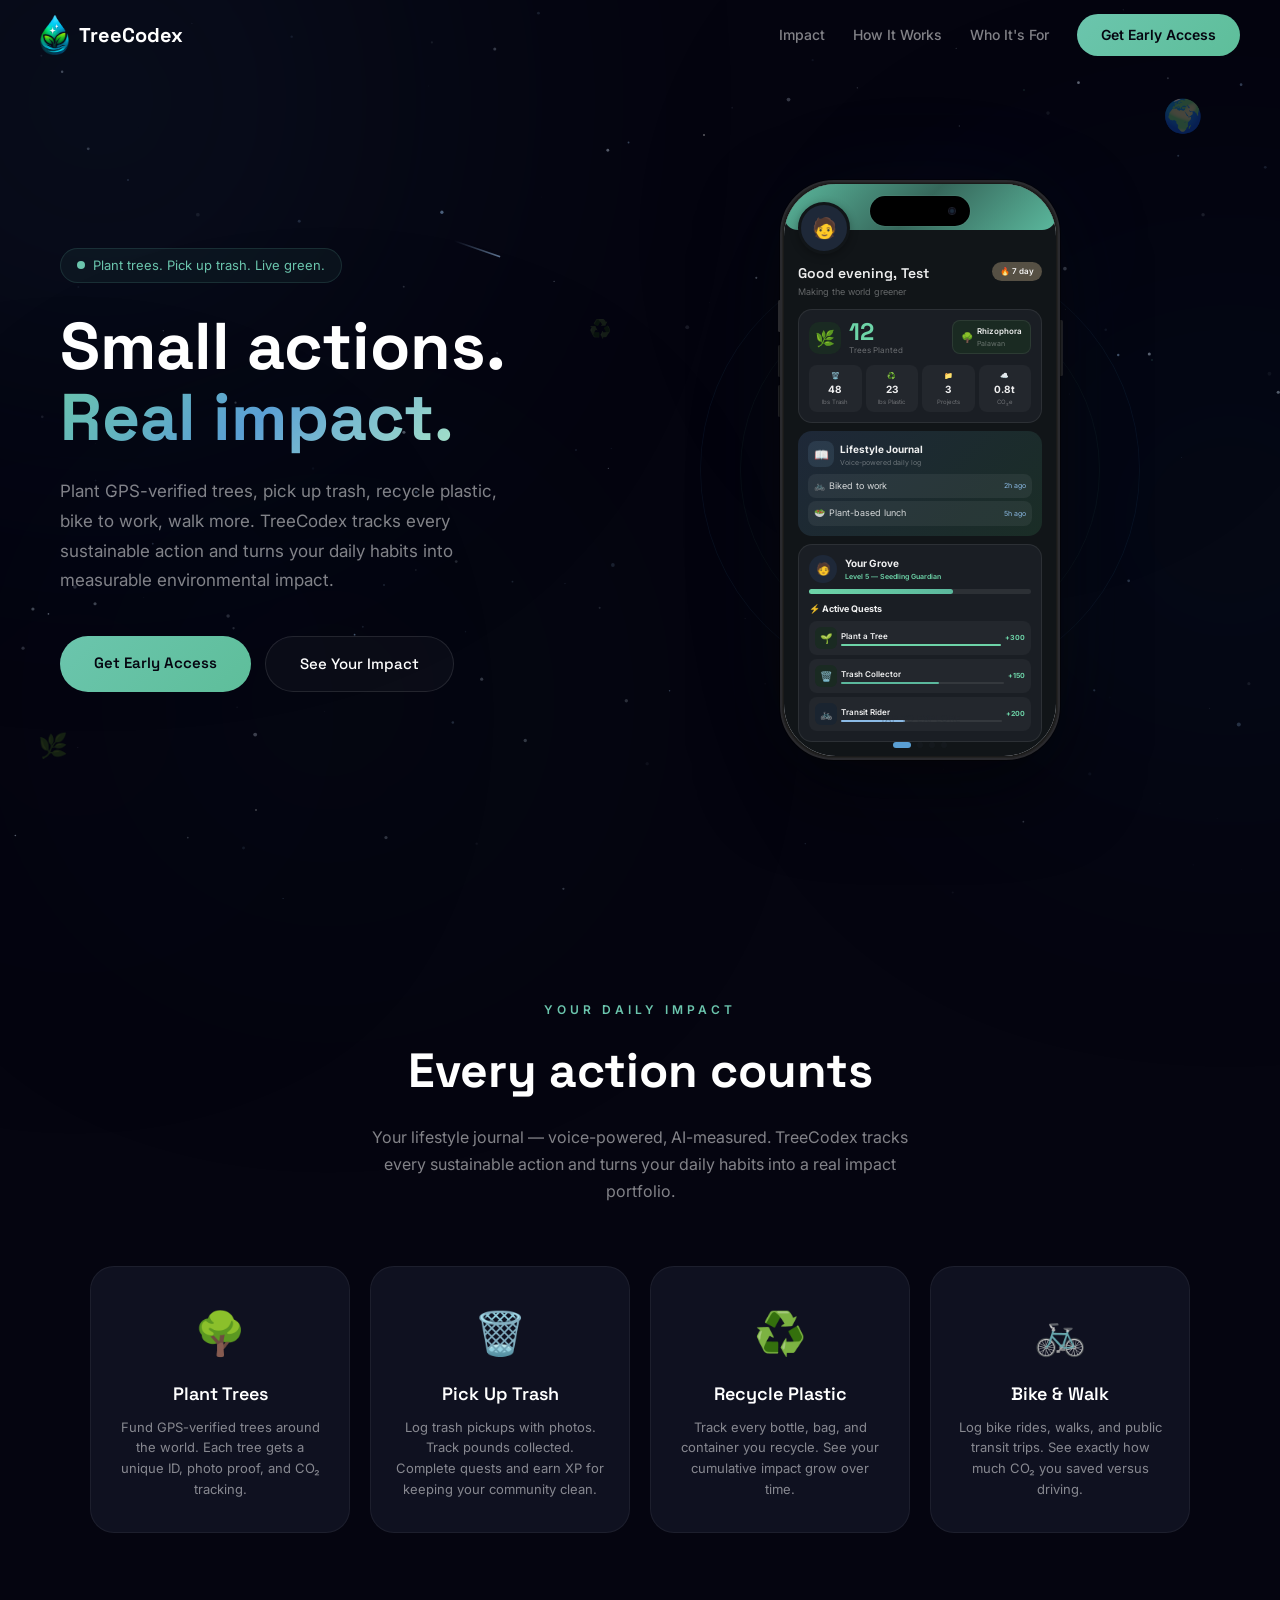
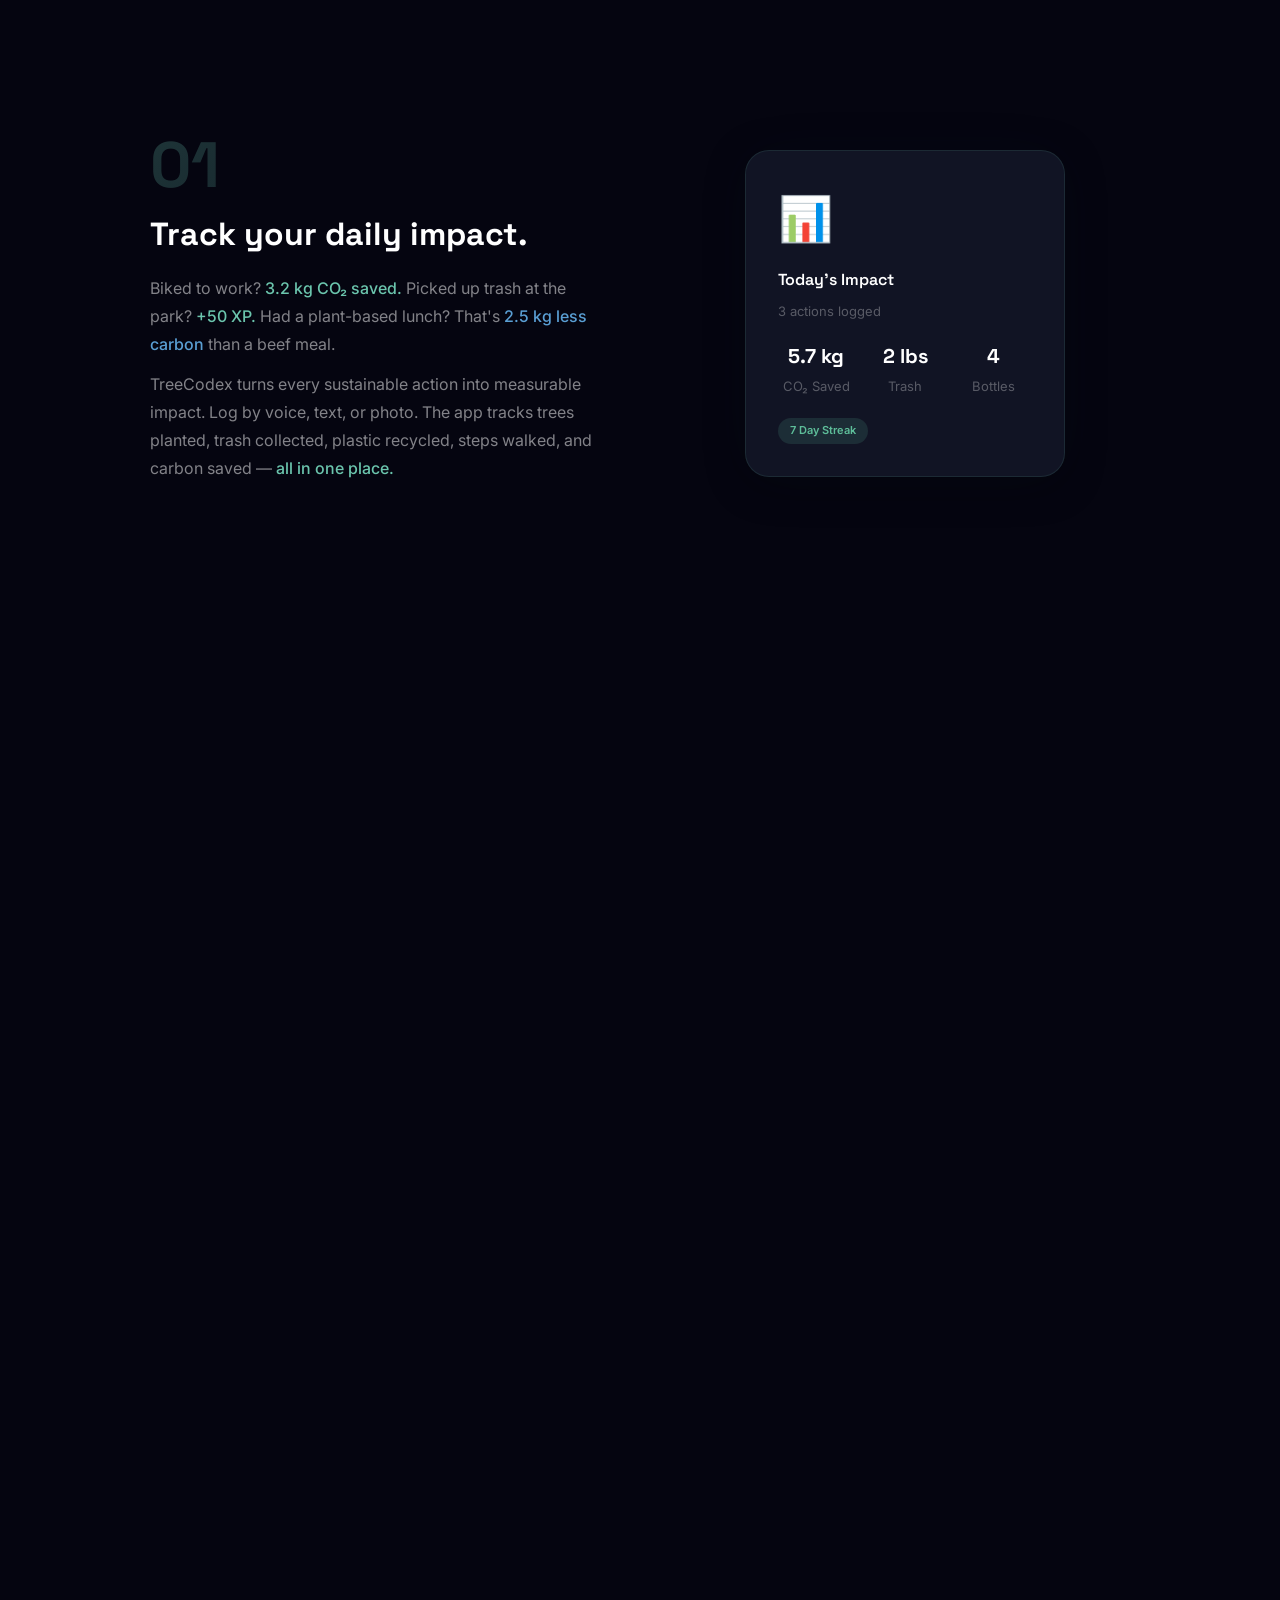
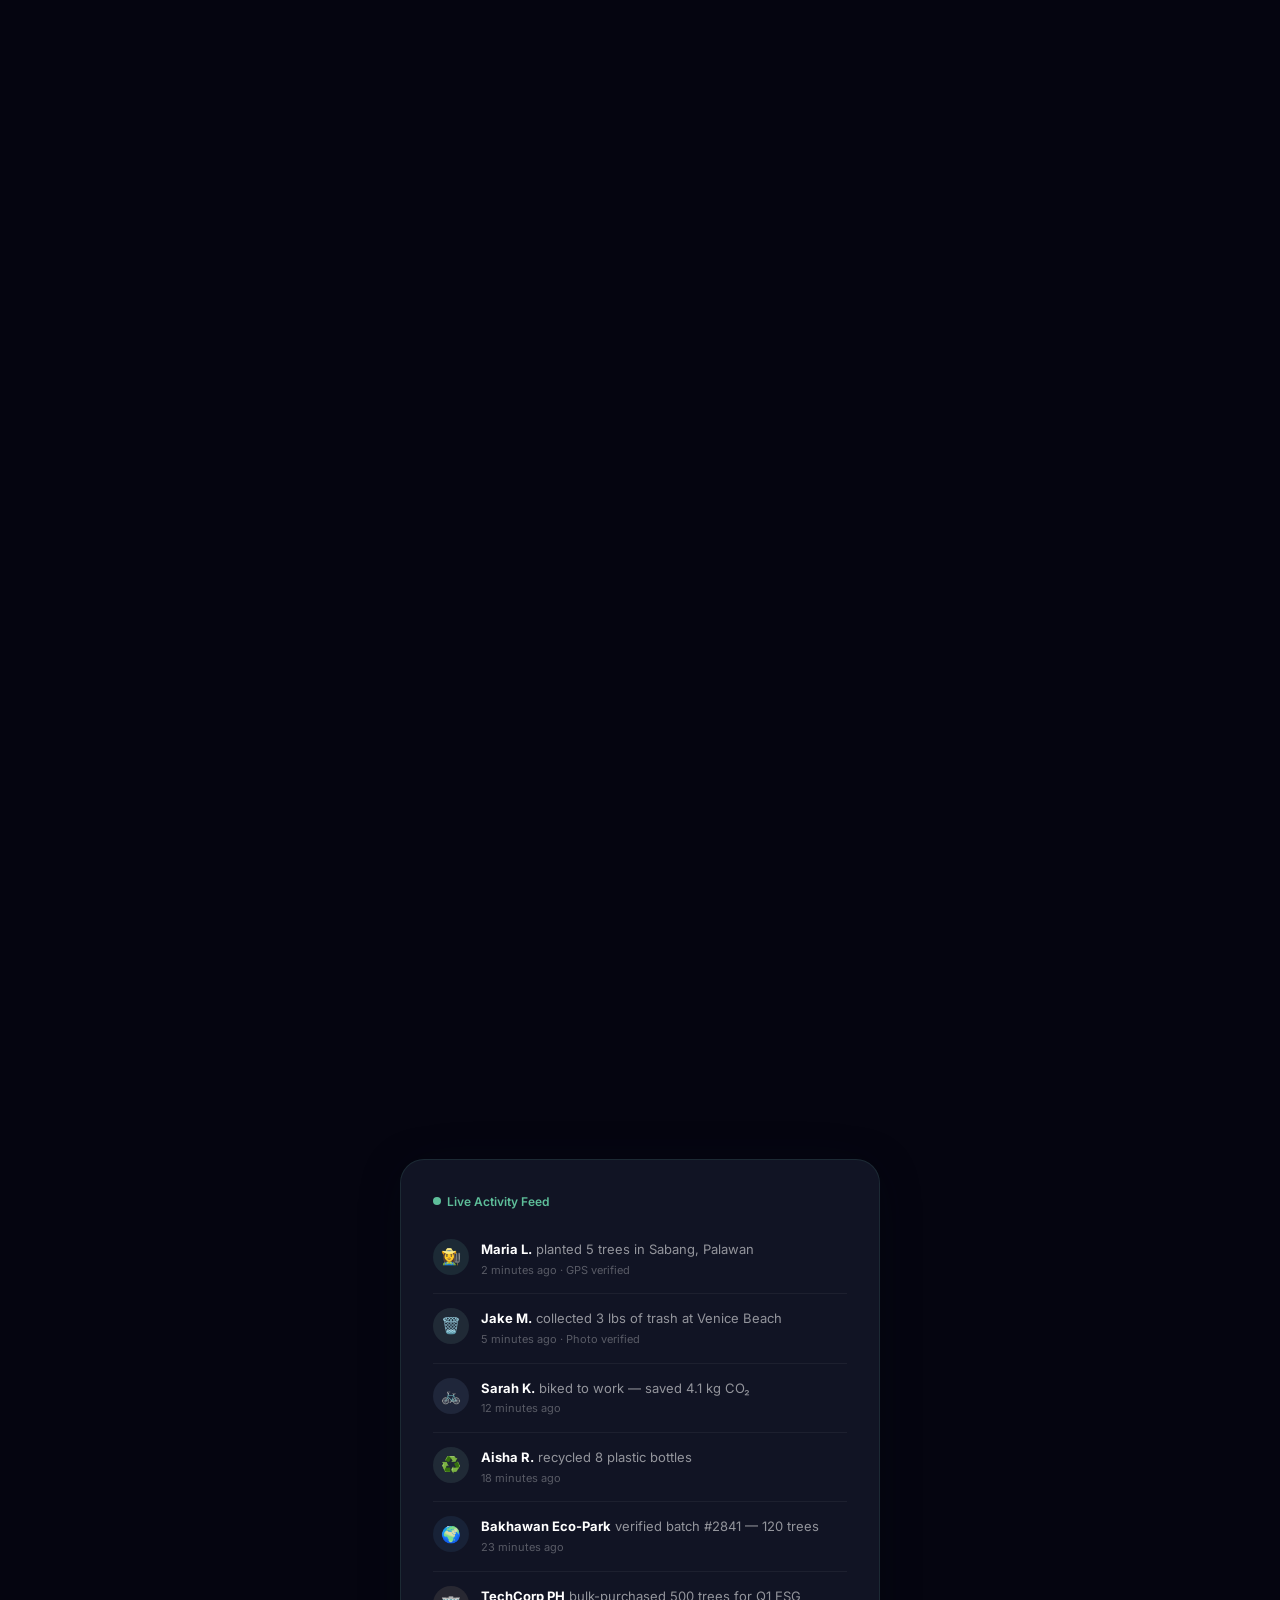
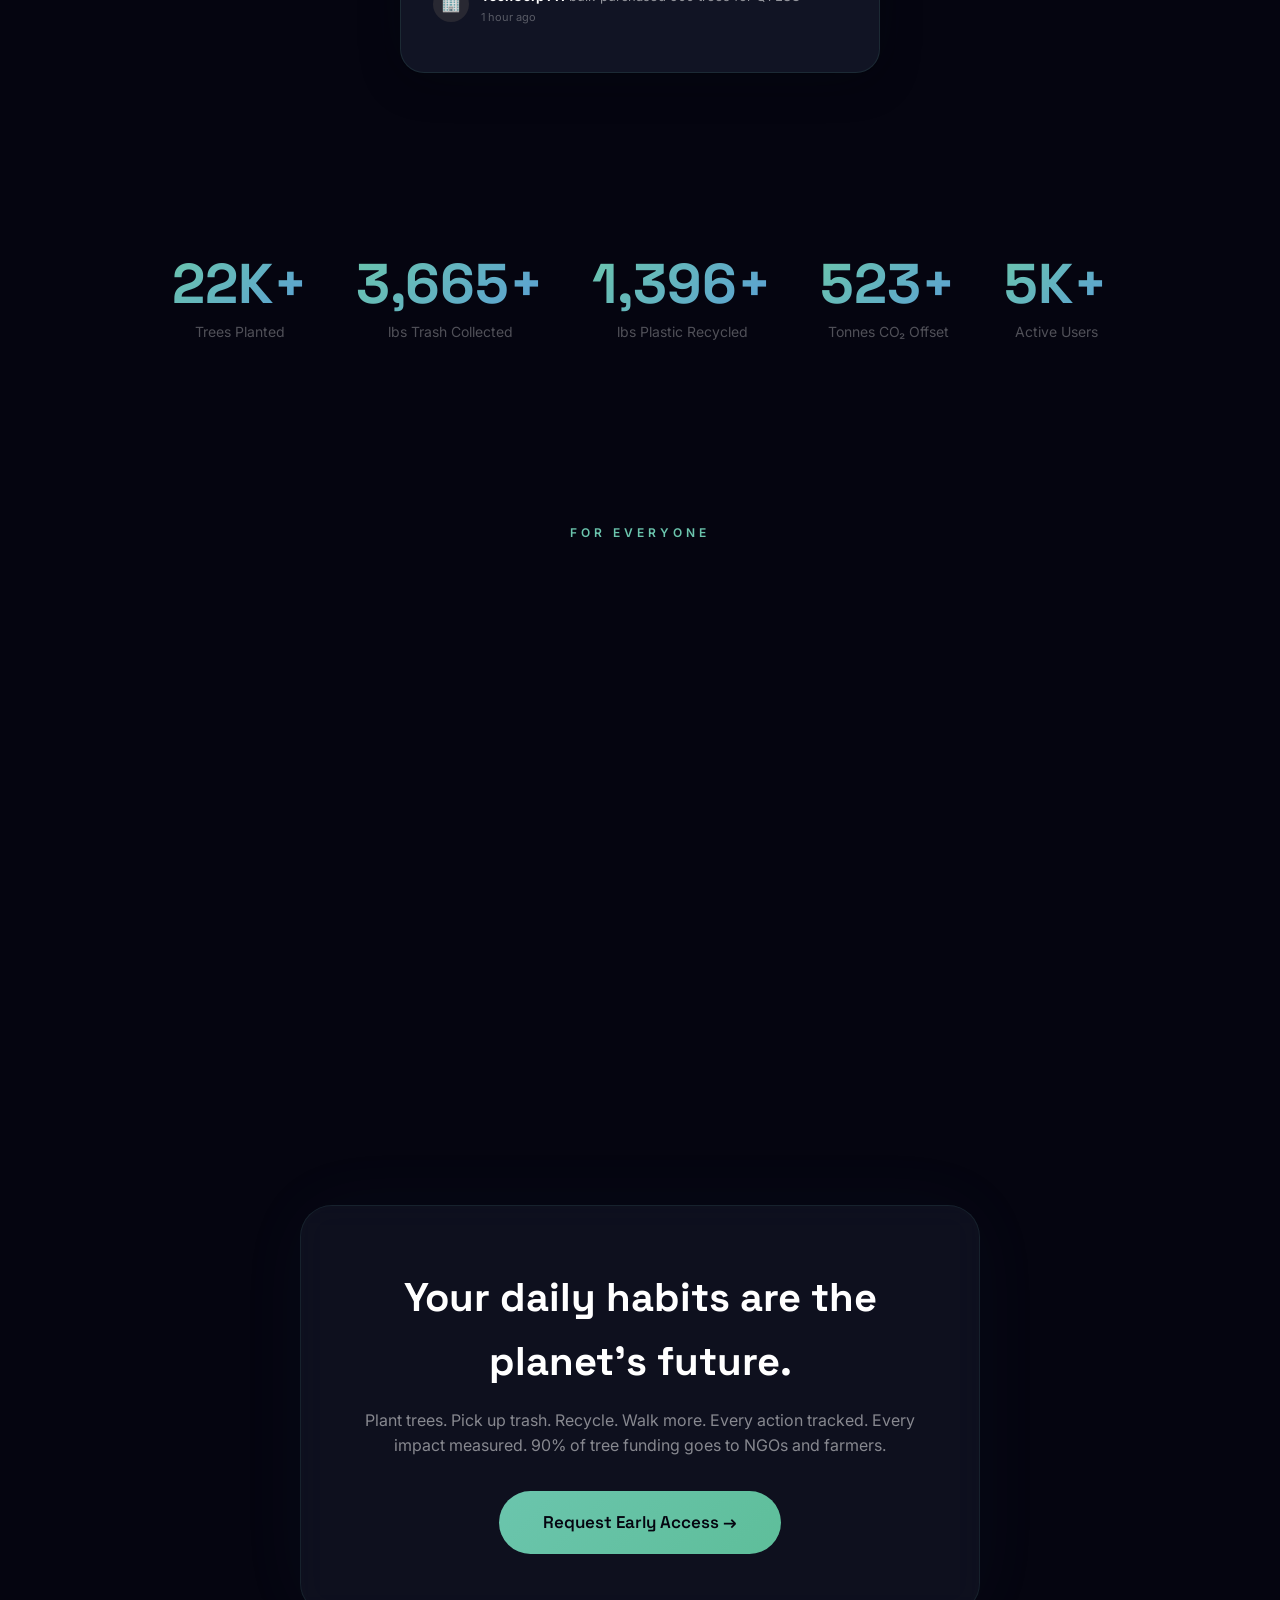
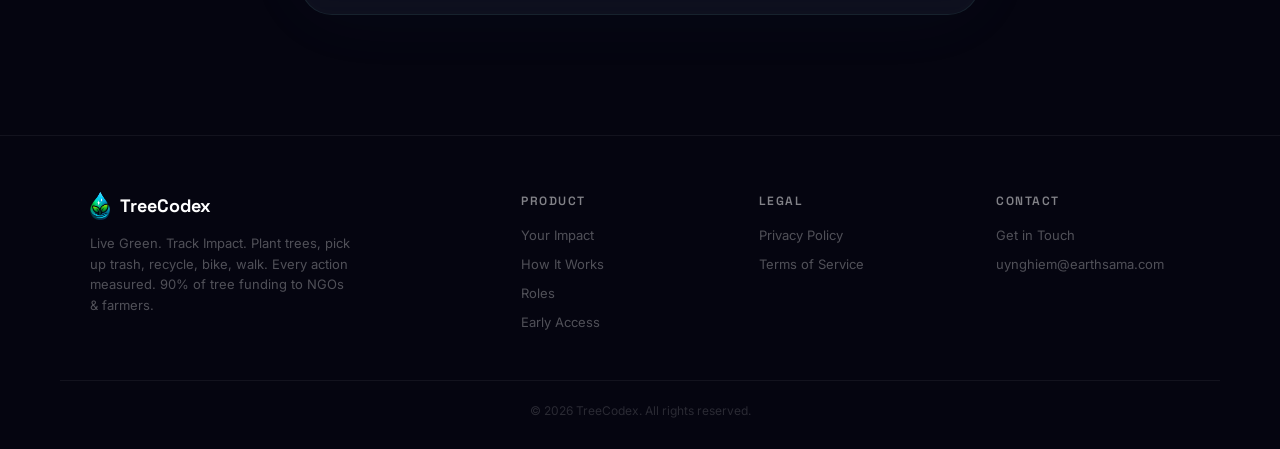
==== commit 13f40ccc: "dark mode phone screens" ====
--- a/index.html
+++ b/index.html
@@ -347,174 +347,171 @@
         <div class="dynamic-island"></div>
         <div class="iphone-screen-wrap" id="demoWrap">
 
-          <!-- Screen 1: Home — matches Flutter app -->
-          <div class="demo-screen active" data-screen="0" onclick="demoGo(1)" style="cursor:pointer;background:#f7faff;padding:0;overflow-y:auto">
+          <!-- Screen 1: Home — dark mode -->
+          <div class="demo-screen active" data-screen="0" onclick="demoGo(1)" style="cursor:pointer;background:#111518;padding:0;overflow-y:auto">
             <!-- Cover photo -->
-            <div style="height:80px;background:linear-gradient(135deg,#5EBE9A,#6BC5AD,#5EBE9A);border-radius:0 0 14px 14px;position:relative">
-              <div style="position:absolute;bottom:-24px;left:14px;width:52px;height:52px;border-radius:50%;border:3px solid #f7faff;background:#E0ECFB;display:flex;align-items:center;justify-content:center;font-size:20px;box-shadow:0 2px 8px rgba(0,0,0,0.1)">🧑</div>
+            <div style="height:80px;background:linear-gradient(135deg,#5BB89D,#5BB89D80,#5BB89D);border-radius:0 0 14px 14px;position:relative">
+              <div style="position:absolute;bottom:-24px;left:14px;width:52px;height:52px;border-radius:50%;border:3px solid #111518;background:#1E2838;display:flex;align-items:center;justify-content:center;font-size:20px;box-shadow:0 2px 8px rgba(0,0,0,0.3)">🧑</div>
             </div>
             <div style="padding:32px 14px 14px">
               <!-- Greeting -->
               <div style="display:flex;justify-content:space-between;align-items:start;margin-bottom:10px">
                 <div>
-                  <div style="font-family:'Space Grotesk',sans-serif;font-size:14px;font-weight:600;color:#242A33">Good evening, Test</div>
-                  <div style="font-size:9px;color:#8A9098">Making the world greener</div>
-                </div>
-                <div style="padding:3px 8px;background:#FEF3C7;border-radius:20px;font-size:8px;font-weight:600;color:#242A33">🔥 7 day</div>
+                  <div style="font-family:'Space Grotesk',sans-serif;font-size:14px;font-weight:600;color:rgba(255,255,255,0.93)">Good evening, Test</div>
+                  <div style="font-size:9px;color:rgba(255,255,255,0.35)">Making the world greener</div>
+                </div>
+                <div style="padding:3px 8px;background:rgba(246,214,168,0.3);border-radius:20px;font-size:8px;font-weight:600;color:rgba(255,255,255,0.93)">🔥 7 day</div>
               </div>
               <!-- Impact + Tree card -->
-              <div style="background:#fff;border-radius:14px;padding:10px;border:1px solid #E3EAF2;margin-bottom:8px">
+              <div style="background:#1A1E24;border-radius:14px;padding:10px;border:1px solid rgba(255,255,255,0.08);margin-bottom:8px">
                 <div style="display:flex;justify-content:space-between;align-items:start;margin-bottom:8px">
                   <div style="display:flex;align-items:center;gap:8px">
-                    <div style="width:32px;height:32px;background:#DFF5EB;border-radius:10px;display:flex;align-items:center;justify-content:center;font-size:16px">🌿</div>
+                    <div style="width:32px;height:32px;background:#1A2A22;border-radius:10px;display:flex;align-items:center;justify-content:center;font-size:16px">🌿</div>
                     <div>
-                      <div style="font-family:'Space Grotesk',sans-serif;font-size:24px;font-weight:800;color:#5EBE9A;line-height:1">12</div>
-                      <div style="font-size:8px;color:#8A9098">Trees Planted</div>
+                      <div style="font-family:'Space Grotesk',sans-serif;font-size:24px;font-weight:800;color:#6DD4A8;line-height:1">12</div>
+                      <div style="font-size:8px;color:rgba(255,255,255,0.35)">Trees Planted</div>
                     </div>
                   </div>
-                  <div style="padding:4px 8px;background:#DFF5EB;border-radius:8px;border:1px solid #E3EAF2;display:flex;align-items:center;gap:4px">
+                  <div style="padding:4px 8px;background:#1A2A22;border-radius:8px;border:1px solid rgba(255,255,255,0.08);display:flex;align-items:center;gap:4px">
                     <span style="font-size:10px">🌳</span>
-                    <div><div style="font-size:8px;font-weight:600;color:#242A33">Rhizophora</div><div style="font-size:7px;color:#8A9098">Palawan</div></div>
+                    <div><div style="font-size:8px;font-weight:600;color:rgba(255,255,255,0.93)">Rhizophora</div><div style="font-size:7px;color:rgba(255,255,255,0.35)">Palawan</div></div>
                   </div>
                 </div>
                 <div style="display:flex;gap:4px">
-                  <div style="flex:1;text-align:center;padding:5px 2px;background:#f7faff;border-radius:8px"><div style="font-size:7px">🗑️</div><div style="font-size:10px;font-weight:700;color:#242A33">48</div><div style="font-size:6px;color:#8A9098">lbs Trash</div></div>
-                  <div style="flex:1;text-align:center;padding:5px 2px;background:#f7faff;border-radius:8px"><div style="font-size:7px">♻️</div><div style="font-size:10px;font-weight:700;color:#242A33">23</div><div style="font-size:6px;color:#8A9098">lbs Plastic</div></div>
-                  <div style="flex:1;text-align:center;padding:5px 2px;background:#f7faff;border-radius:8px"><div style="font-size:7px">📁</div><div style="font-size:10px;font-weight:700;color:#242A33">3</div><div style="font-size:6px;color:#8A9098">Projects</div></div>
-                  <div style="flex:1;text-align:center;padding:5px 2px;background:#f7faff;border-radius:8px"><div style="font-size:7px">☁️</div><div style="font-size:10px;font-weight:700;color:#242A33">0.8t</div><div style="font-size:6px;color:#8A9098">CO₂e</div></div>
+                  <div style="flex:1;text-align:center;padding:5px 2px;background:rgba(255,255,255,0.04);border-radius:8px"><div style="font-size:7px">🗑️</div><div style="font-size:10px;font-weight:700;color:rgba(255,255,255,0.93)">48</div><div style="font-size:6px;color:rgba(255,255,255,0.35)">lbs Trash</div></div>
+                  <div style="flex:1;text-align:center;padding:5px 2px;background:rgba(255,255,255,0.04);border-radius:8px"><div style="font-size:7px">♻️</div><div style="font-size:10px;font-weight:700;color:rgba(255,255,255,0.93)">23</div><div style="font-size:6px;color:rgba(255,255,255,0.35)">lbs Plastic</div></div>
+                  <div style="flex:1;text-align:center;padding:5px 2px;background:rgba(255,255,255,0.04);border-radius:8px"><div style="font-size:7px">📁</div><div style="font-size:10px;font-weight:700;color:rgba(255,255,255,0.93)">3</div><div style="font-size:6px;color:rgba(255,255,255,0.35)">Projects</div></div>
+                  <div style="flex:1;text-align:center;padding:5px 2px;background:rgba(255,255,255,0.04);border-radius:8px"><div style="font-size:7px">☁️</div><div style="font-size:10px;font-weight:700;color:rgba(255,255,255,0.93)">0.8t</div><div style="font-size:6px;color:rgba(255,255,255,0.35)">CO₂e</div></div>
                 </div>
               </div>
               <!-- Journal card -->
-              <div style="background:linear-gradient(135deg,#E0ECFB,#D4F1E8);border-radius:14px;padding:10px;margin-bottom:8px">
+              <div style="background:linear-gradient(135deg,#1E2838,#1A2D26);border-radius:14px;padding:10px;margin-bottom:8px">
                 <div style="display:flex;align-items:center;gap:6px;margin-bottom:6px">
-                  <div style="width:26px;height:26px;background:rgba(90,159,212,0.12);border-radius:8px;display:flex;align-items:center;justify-content:center;font-size:12px">📖</div>
-                  <div><div style="font-size:10px;font-weight:700;color:#242A33">Lifestyle Journal</div><div style="font-size:7px;color:#606878">Voice-powered daily log</div></div>
-                </div>
-                <div style="display:flex;gap:4px;align-items:center;padding:5px 6px;background:rgba(255,255,255,0.6);border-radius:8px;margin-bottom:3px;font-size:9px;color:#242A33">🚲 <span style="flex:1">Biked to work</span><span style="color:#5A9FD4;font-size:7px">2h ago</span></div>
-                <div style="display:flex;gap:4px;align-items:center;padding:5px 6px;background:rgba(255,255,255,0.6);border-radius:8px;font-size:9px;color:#242A33">🥗 <span style="flex:1">Plant-based lunch</span><span style="color:#5A9FD4;font-size:7px">5h ago</span></div>
+                  <div style="width:26px;height:26px;background:rgba(139,186,229,0.12);border-radius:8px;display:flex;align-items:center;justify-content:center;font-size:12px">📖</div>
+                  <div><div style="font-size:10px;font-weight:700;color:rgba(255,255,255,0.93)">Lifestyle Journal</div><div style="font-size:7px;color:rgba(255,255,255,0.35)">Voice-powered daily log</div></div>
+                </div>
+                <div style="display:flex;gap:4px;align-items:center;padding:5px 6px;background:rgba(255,255,255,0.06);border-radius:8px;margin-bottom:3px;font-size:9px;color:rgba(255,255,255,0.8)">🚲 <span style="flex:1">Biked to work</span><span style="color:#8BBAE5;font-size:7px">2h ago</span></div>
+                <div style="display:flex;gap:4px;align-items:center;padding:5px 6px;background:rgba(255,255,255,0.06);border-radius:8px;font-size:9px;color:rgba(255,255,255,0.8)">🥗 <span style="flex:1">Plant-based lunch</span><span style="color:#8BBAE5;font-size:7px">5h ago</span></div>
               </div>
               <!-- Grove + Quests -->
-              <div style="background:#fff;border-radius:14px;padding:10px;border:1px solid #E3EAF2">
+              <div style="background:#1A1E24;border-radius:14px;padding:10px;border:1px solid rgba(255,255,255,0.08)">
                 <div style="display:flex;align-items:center;gap:8px;margin-bottom:6px">
-                  <div style="width:28px;height:28px;background:#E0ECFB;border-radius:50%;display:flex;align-items:center;justify-content:center;font-size:12px">🧑</div>
-                  <div><div style="font-size:10px;font-weight:700;color:#242A33">Your Grove</div><div style="font-size:7px;color:#5EBE9A;font-weight:600">Level 5 — Seedling Guardian</div></div>
-                </div>
-                <div style="height:5px;background:#E3EAF2;border-radius:3px;margin-bottom:8px"><div style="width:65%;height:100%;background:linear-gradient(90deg,#5EBE9A,#6BC5AD);border-radius:3px"></div></div>
-                <div style="font-size:9px;font-weight:700;color:#242A33;margin-bottom:5px">⚡ Active Quests</div>
-                <div style="display:flex;gap:4px;align-items:center;padding:6px;background:#f7faff;border-radius:8px;margin-bottom:4px">
-                  <div style="width:22px;height:22px;background:#DFF5EB;border-radius:6px;display:flex;align-items:center;justify-content:center;font-size:10px">🌱</div>
-                  <div style="flex:1"><div style="font-size:8px;font-weight:600;color:#242A33">Plant a Tree</div><div style="height:2px;background:#E3EAF2;border-radius:1px;margin-top:2px"><div style="width:100%;height:100%;background:#5EBE9A;border-radius:1px"></div></div></div>
-                  <span style="font-size:7px;color:#5EBE9A;font-weight:700">+300</span>
-                </div>
-                <div style="display:flex;gap:4px;align-items:center;padding:6px;background:#f7faff;border-radius:8px;margin-bottom:4px">
-                  <div style="width:22px;height:22px;background:#DFF5EB;border-radius:6px;display:flex;align-items:center;justify-content:center;font-size:10px">🗑️</div>
-                  <div style="flex:1"><div style="font-size:8px;font-weight:600;color:#242A33">Trash Collector</div><div style="height:2px;background:#E3EAF2;border-radius:1px;margin-top:2px"><div style="width:60%;height:100%;background:#6BC5AD;border-radius:1px"></div></div></div>
-                  <span style="font-size:7px;color:#5EBE9A;font-weight:700">+150</span>
-                </div>
-                <div style="display:flex;gap:4px;align-items:center;padding:6px;background:#f7faff;border-radius:8px">
-                  <div style="width:22px;height:22px;background:#CFEFFF;border-radius:6px;display:flex;align-items:center;justify-content:center;font-size:10px">🚲</div>
-                  <div style="flex:1"><div style="font-size:8px;font-weight:600;color:#242A33">Transit Rider</div><div style="height:2px;background:#E3EAF2;border-radius:1px;margin-top:2px"><div style="width:40%;height:100%;background:#5A9FD4;border-radius:1px"></div></div></div>
-                  <span style="font-size:7px;color:#5EBE9A;font-weight:700">+200</span>
+                  <div style="width:28px;height:28px;background:#1E2838;border-radius:50%;display:flex;align-items:center;justify-content:center;font-size:12px">🧑</div>
+                  <div><div style="font-size:10px;font-weight:700;color:rgba(255,255,255,0.93)">Your Grove</div><div style="font-size:7px;color:#6DD4A8;font-weight:600">Level 5 — Seedling Guardian</div></div>
+                </div>
+                <div style="height:5px;background:rgba(255,255,255,0.08);border-radius:3px;margin-bottom:8px"><div style="width:65%;height:100%;background:linear-gradient(90deg,#6DD4A8,#5BB89D);border-radius:3px"></div></div>
+                <div style="font-size:9px;font-weight:700;color:rgba(255,255,255,0.93);margin-bottom:5px">⚡ Active Quests</div>
+                <div style="display:flex;gap:4px;align-items:center;padding:6px;background:rgba(255,255,255,0.04);border-radius:8px;margin-bottom:4px">
+                  <div style="width:22px;height:22px;background:#1A2A22;border-radius:6px;display:flex;align-items:center;justify-content:center;font-size:10px">🌱</div>
+                  <div style="flex:1"><div style="font-size:8px;font-weight:600;color:rgba(255,255,255,0.93)">Plant a Tree</div><div style="height:2px;background:rgba(255,255,255,0.08);border-radius:1px;margin-top:2px"><div style="width:100%;height:100%;background:#6DD4A8;border-radius:1px"></div></div></div>
+                  <span style="font-size:7px;color:#6DD4A8;font-weight:700">+300</span>
+                </div>
+                <div style="display:flex;gap:4px;align-items:center;padding:6px;background:rgba(255,255,255,0.04);border-radius:8px;margin-bottom:4px">
+                  <div style="width:22px;height:22px;background:#1A2A22;border-radius:6px;display:flex;align-items:center;justify-content:center;font-size:10px">🗑️</div>
+                  <div style="flex:1"><div style="font-size:8px;font-weight:600;color:rgba(255,255,255,0.93)">Trash Collector</div><div style="height:2px;background:rgba(255,255,255,0.08);border-radius:1px;margin-top:2px"><div style="width:60%;height:100%;background:#5BB89D;border-radius:1px"></div></div></div>
+                  <span style="font-size:7px;color:#6DD4A8;font-weight:700">+150</span>
+                </div>
+                <div style="display:flex;gap:4px;align-items:center;padding:6px;background:rgba(255,255,255,0.04);border-radius:8px">
+                  <div style="width:22px;height:22px;background:#1A2430;border-radius:6px;display:flex;align-items:center;justify-content:center;font-size:10px">🚲</div>
+                  <div style="flex:1"><div style="font-size:8px;font-weight:600;color:rgba(255,255,255,0.93)">Transit Rider</div><div style="height:2px;background:rgba(255,255,255,0.08);border-radius:1px;margin-top:2px"><div style="width:40%;height:100%;background:#8BBAE5;border-radius:1px"></div></div></div>
+                  <span style="font-size:7px;color:#6DD4A8;font-weight:700">+200</span>
                 </div>
               </div>
             </div>
           </div>
 
-          <!-- Screen 2: Lifestyle Journal -->
-          <div class="demo-screen" data-screen="1" onclick="demoGo(2)" style="cursor:pointer;background:#f7faff;padding:56px 14px 14px">
+          <!-- Screen 2: Lifestyle Journal — dark -->
+          <div class="demo-screen" data-screen="1" onclick="demoGo(2)" style="cursor:pointer;background:#111518;padding:56px 14px 14px">
             <div style="display:flex;flex-direction:column;height:100%">
-              <div class="ps-title">📖 Lifestyle Journal</div>
-              <!-- Today summary -->
+              <div class="ps-title" style="color:rgba(255,255,255,0.93)">📖 Lifestyle Journal</div>
               <div style="display:flex;gap:6px;margin-bottom:10px">
-                <div style="flex:1;padding:8px;background:linear-gradient(135deg,#D4F1E8,#E0ECFB);border-radius:10px;text-align:center">
-                  <div style="font-size:14px;font-weight:700;color:#5A9FD4">5.7 kg</div><div style="font-size:7px;color:#606878">CO₂ Saved</div>
-                </div>
-                <div style="flex:1;padding:8px;background:linear-gradient(135deg,#D4F1E8,#E0ECFB);border-radius:10px;text-align:center">
-                  <div style="font-size:14px;font-weight:700;color:#5EBE9A">4</div><div style="font-size:7px;color:#606878">Actions</div>
-                </div>
-                <div style="flex:1;padding:8px;background:linear-gradient(135deg,#D4F1E8,#E0ECFB);border-radius:10px;text-align:center">
-                  <div style="font-size:14px;font-weight:700;color:#F6D6A8">7</div><div style="font-size:7px;color:#606878">Streak</div>
-                </div>
-              </div>
-              <!-- Entries -->
-              <div style="display:flex;gap:8px;align-items:center;padding:8px;background:#fff;border:1px solid #E3EAF2;border-radius:10px;margin-bottom:6px">
-                <div style="width:28px;height:28px;background:#DFF5EB;border-radius:8px;display:flex;align-items:center;justify-content:center;font-size:12px">🚲</div>
-                <div style="flex:1"><div style="font-size:10px;font-weight:500;color:#242A33">Biked to work</div><div style="font-size:7px;color:#8A9098">Transport · 2h ago</div></div>
-                <div style="padding:2px 6px;background:#DFF5EB;border-radius:10px;font-size:8px;font-weight:600;color:#5EBE9A">-3.2 kg</div>
-              </div>
-              <div style="display:flex;gap:8px;align-items:center;padding:8px;background:#fff;border:1px solid #E3EAF2;border-radius:10px;margin-bottom:6px">
-                <div style="width:28px;height:28px;background:#DFF5EB;border-radius:8px;display:flex;align-items:center;justify-content:center;font-size:12px">🥗</div>
-                <div style="flex:1"><div style="font-size:10px;font-weight:500;color:#242A33">Plant-based lunch</div><div style="font-size:7px;color:#8A9098">Food · 5h ago</div></div>
-                <div style="padding:2px 6px;background:#DFF5EB;border-radius:10px;font-size:8px;font-weight:600;color:#5EBE9A">-2.5 kg</div>
-              </div>
-              <div style="display:flex;gap:8px;align-items:center;padding:8px;background:#fff;border:1px solid #E3EAF2;border-radius:10px;margin-bottom:6px">
-                <div style="width:28px;height:28px;background:#DFF5EB;border-radius:8px;display:flex;align-items:center;justify-content:center;font-size:12px">🗑️</div>
-                <div style="flex:1"><div style="font-size:10px;font-weight:500;color:#242A33">Picked up litter</div><div style="font-size:7px;color:#8A9098">Lifestyle · 6h ago</div></div>
-                <div style="padding:2px 6px;background:#DFF5EB;border-radius:10px;font-size:8px;font-weight:600;color:#5EBE9A">+50 XP</div>
-              </div>
-              <div style="display:flex;gap:8px;align-items:center;padding:8px;background:#fff;border:1px solid #E3EAF2;border-radius:10px">
-                <div style="width:28px;height:28px;background:#DFF5EB;border-radius:8px;display:flex;align-items:center;justify-content:center;font-size:12px">♻️</div>
-                <div style="flex:1"><div style="font-size:10px;font-weight:500;color:#242A33">Recycled 4 bottles</div><div style="font-size:7px;color:#8A9098">Lifestyle · Yesterday</div></div>
-                <div style="padding:2px 6px;background:#DFF5EB;border-radius:10px;font-size:8px;font-weight:600;color:#5EBE9A">+25 XP</div>
+                <div style="flex:1;padding:8px;background:linear-gradient(135deg,#1A2D26,#1E2838);border-radius:10px;text-align:center">
+                  <div style="font-size:14px;font-weight:700;color:#8BBAE5">5.7 kg</div><div style="font-size:7px;color:rgba(255,255,255,0.35)">CO₂ Saved</div>
+                </div>
+                <div style="flex:1;padding:8px;background:linear-gradient(135deg,#1A2D26,#1E2838);border-radius:10px;text-align:center">
+                  <div style="font-size:14px;font-weight:700;color:#6DD4A8">4</div><div style="font-size:7px;color:rgba(255,255,255,0.35)">Actions</div>
+                </div>
+                <div style="flex:1;padding:8px;background:linear-gradient(135deg,#1A2D26,#1E2838);border-radius:10px;text-align:center">
+                  <div style="font-size:14px;font-weight:700;color:#F6D6A8">7</div><div style="font-size:7px;color:rgba(255,255,255,0.35)">Streak</div>
+                </div>
+              </div>
+              <div style="display:flex;gap:8px;align-items:center;padding:8px;background:#1A1E24;border:1px solid rgba(255,255,255,0.08);border-radius:10px;margin-bottom:6px">
+                <div style="width:28px;height:28px;background:#1A2A22;border-radius:8px;display:flex;align-items:center;justify-content:center;font-size:12px">🚲</div>
+                <div style="flex:1"><div style="font-size:10px;font-weight:500;color:rgba(255,255,255,0.93)">Biked to work</div><div style="font-size:7px;color:rgba(255,255,255,0.35)">Transport · 2h ago</div></div>
+                <div style="padding:2px 6px;background:#1A2A22;border-radius:10px;font-size:8px;font-weight:600;color:#6DD4A8">-3.2 kg</div>
+              </div>
+              <div style="display:flex;gap:8px;align-items:center;padding:8px;background:#1A1E24;border:1px solid rgba(255,255,255,0.08);border-radius:10px;margin-bottom:6px">
+                <div style="width:28px;height:28px;background:#1A2A22;border-radius:8px;display:flex;align-items:center;justify-content:center;font-size:12px">🥗</div>
+                <div style="flex:1"><div style="font-size:10px;font-weight:500;color:rgba(255,255,255,0.93)">Plant-based lunch</div><div style="font-size:7px;color:rgba(255,255,255,0.35)">Food · 5h ago</div></div>
+                <div style="padding:2px 6px;background:#1A2A22;border-radius:10px;font-size:8px;font-weight:600;color:#6DD4A8">-2.5 kg</div>
+              </div>
+              <div style="display:flex;gap:8px;align-items:center;padding:8px;background:#1A1E24;border:1px solid rgba(255,255,255,0.08);border-radius:10px;margin-bottom:6px">
+                <div style="width:28px;height:28px;background:#1A2A22;border-radius:8px;display:flex;align-items:center;justify-content:center;font-size:12px">🗑️</div>
+                <div style="flex:1"><div style="font-size:10px;font-weight:500;color:rgba(255,255,255,0.93)">Picked up litter</div><div style="font-size:7px;color:rgba(255,255,255,0.35)">Lifestyle · 6h ago</div></div>
+                <div style="padding:2px 6px;background:#1A2A22;border-radius:10px;font-size:8px;font-weight:600;color:#6DD4A8">+50 XP</div>
+              </div>
+              <div style="display:flex;gap:8px;align-items:center;padding:8px;background:#1A1E24;border:1px solid rgba(255,255,255,0.08);border-radius:10px">
+                <div style="width:28px;height:28px;background:#1A2A22;border-radius:8px;display:flex;align-items:center;justify-content:center;font-size:12px">♻️</div>
+                <div style="flex:1"><div style="font-size:10px;font-weight:500;color:rgba(255,255,255,0.93)">Recycled 4 bottles</div><div style="font-size:7px;color:rgba(255,255,255,0.35)">Lifestyle · Yesterday</div></div>
+                <div style="padding:2px 6px;background:#1A2A22;border-radius:10px;font-size:8px;font-weight:600;color:#6DD4A8">+25 XP</div>
               </div>
               <div style="flex:1"></div>
-              <!-- Input bar -->
               <div style="display:flex;gap:6px;align-items:center">
-                <div style="width:32px;height:32px;background:#f7faff;border-radius:50%;display:flex;align-items:center;justify-content:center;font-size:14px;border:1px solid #E3EAF2">🎤</div>
-                <div style="flex:1;padding:8px 12px;background:#f7faff;border:1px solid #E3EAF2;border-radius:20px;font-size:9px;color:#8A9098">What did you do today?</div>
-                <div style="width:28px;height:28px;background:var(--green);border-radius:50%;display:flex;align-items:center;justify-content:center;font-size:12px;color:#fff">↑</div>
+                <div style="width:32px;height:32px;background:#1A1E24;border-radius:50%;display:flex;align-items:center;justify-content:center;font-size:14px;border:1px solid rgba(255,255,255,0.08)">🎤</div>
+                <div style="flex:1;padding:8px 12px;background:#1A1E24;border:1px solid rgba(255,255,255,0.08);border-radius:20px;font-size:9px;color:rgba(255,255,255,0.35)">What did you do today?</div>
+                <div style="width:28px;height:28px;background:#6DD4A8;border-radius:50%;display:flex;align-items:center;justify-content:center;font-size:12px;color:#111518">↑</div>
               </div>
             </div>
           </div>
 
-          <!-- Screen 3: Plant Trees -->
-          <div class="demo-screen" data-screen="2" onclick="demoGo(3)" style="cursor:pointer;background:#f7faff;padding:56px 14px 14px">
+          <!-- Screen 3: Plant Trees — dark -->
+          <div class="demo-screen" data-screen="2" onclick="demoGo(3)" style="cursor:pointer;background:#111518;padding:56px 14px 14px">
             <div style="display:flex;flex-direction:column;height:100%">
-              <div class="ps-title">🌳 Choose a Project</div>
-              <div style="background:#fff;border:1px solid #E3EAF2;border-radius:14px;padding:12px;margin-bottom:8px">
-                <div style="font-size:12px;font-weight:600;color:#242A33;margin-bottom:3px">Sabang Reforestation</div>
-                <div style="font-size:9px;color:#8A9098;margin-bottom:6px">📍 Puerto Princesa, Palawan</div>
-                <div style="height:4px;background:#E3EAF2;border-radius:2px;overflow:hidden;margin-bottom:3px"><div style="width:48%;height:100%;background:linear-gradient(90deg,var(--teal),var(--green));border-radius:2px"></div></div>
-                <div style="display:flex;justify-content:space-between;font-size:8px;color:#8A9098"><span>4,812 / 10,000</span><span>$3.80/tree</span></div>
-              </div>
-              <div style="background:#fff;border:1px solid #E3EAF2;border-radius:14px;padding:12px;margin-bottom:8px">
-                <div style="font-size:12px;font-weight:600;color:#242A33;margin-bottom:3px">Bakhawan Eco-Park</div>
-                <div style="font-size:9px;color:#8A9098;margin-bottom:6px">📍 Kalibo, Aklan (Boracay)</div>
-                <div style="height:4px;background:#E3EAF2;border-radius:2px;overflow:hidden;margin-bottom:3px"><div style="width:72%;height:100%;background:linear-gradient(90deg,var(--blue),var(--blue-light));border-radius:2px"></div></div>
-                <div style="display:flex;justify-content:space-between;font-size:8px;color:#8A9098"><span>8,424 / 11,700</span><span>$4.20/tree</span></div>
-              </div>
-              <div style="background:#fff;border:1px solid #E3EAF2;border-radius:14px;padding:12px">
-                <div style="font-size:12px;font-weight:600;color:#242A33;margin-bottom:3px">Silonay Conservation</div>
-                <div style="font-size:9px;color:#8A9098;margin-bottom:6px">📍 Calapan, Mindoro</div>
-                <div style="height:4px;background:#E3EAF2;border-radius:2px;overflow:hidden;margin-bottom:3px"><div style="width:31%;height:100%;background:linear-gradient(90deg,var(--teal),var(--mint));border-radius:2px"></div></div>
-                <div style="display:flex;justify-content:space-between;font-size:8px;color:#8A9098"><span>1,426 / 4,600</span><span>$3.50/tree</span></div>
+              <div class="ps-title" style="color:rgba(255,255,255,0.93)">🌳 Choose a Project</div>
+              <div style="background:#1A1E24;border:1px solid rgba(255,255,255,0.08);border-radius:14px;padding:12px;margin-bottom:8px">
+                <div style="font-size:12px;font-weight:600;color:rgba(255,255,255,0.93);margin-bottom:3px">Sabang Reforestation</div>
+                <div style="font-size:9px;color:rgba(255,255,255,0.35);margin-bottom:6px">📍 Puerto Princesa, Palawan</div>
+                <div style="height:4px;background:rgba(255,255,255,0.06);border-radius:2px;overflow:hidden;margin-bottom:3px"><div style="width:48%;height:100%;background:linear-gradient(90deg,#5BB89D,#6DD4A8);border-radius:2px"></div></div>
+                <div style="display:flex;justify-content:space-between;font-size:8px;color:rgba(255,255,255,0.35)"><span>4,812 / 10,000</span><span>$3.80/tree</span></div>
+              </div>
+              <div style="background:#1A1E24;border:1px solid rgba(255,255,255,0.08);border-radius:14px;padding:12px;margin-bottom:8px">
+                <div style="font-size:12px;font-weight:600;color:rgba(255,255,255,0.93);margin-bottom:3px">Bakhawan Eco-Park</div>
+                <div style="font-size:9px;color:rgba(255,255,255,0.35);margin-bottom:6px">📍 Kalibo, Aklan (Boracay)</div>
+                <div style="height:4px;background:rgba(255,255,255,0.06);border-radius:2px;overflow:hidden;margin-bottom:3px"><div style="width:72%;height:100%;background:linear-gradient(90deg,#8BBAE5,#8BBAE5);border-radius:2px"></div></div>
+                <div style="display:flex;justify-content:space-between;font-size:8px;color:rgba(255,255,255,0.35)"><span>8,424 / 11,700</span><span>$4.20/tree</span></div>
+              </div>
+              <div style="background:#1A1E24;border:1px solid rgba(255,255,255,0.08);border-radius:14px;padding:12px">
+                <div style="font-size:12px;font-weight:600;color:rgba(255,255,255,0.93);margin-bottom:3px">Silonay Conservation</div>
+                <div style="font-size:9px;color:rgba(255,255,255,0.35);margin-bottom:6px">📍 Calapan, Mindoro</div>
+                <div style="height:4px;background:rgba(255,255,255,0.06);border-radius:2px;overflow:hidden;margin-bottom:3px"><div style="width:31%;height:100%;background:linear-gradient(90deg,#5BB89D,#6DD4A8);border-radius:2px"></div></div>
+                <div style="display:flex;justify-content:space-between;font-size:8px;color:rgba(255,255,255,0.35)"><span>1,426 / 4,600</span><span>$3.50/tree</span></div>
               </div>
               <div style="flex:1"></div>
-              <div class="ps-btn dim">← Home</div>
+              <div class="ps-btn" style="margin-bottom:0;background:rgba(255,255,255,0.06);color:rgba(255,255,255,0.5)">← Home</div>
             </div>
           </div>
 
-          <!-- Screen 4: My Trees -->
-          <div class="demo-screen" data-screen="3" onclick="demoGo(0)" style="cursor:pointer;background:#f7faff;padding:56px 14px 14px">
+          <!-- Screen 4: My Trees — dark -->
+          <div class="demo-screen" data-screen="3" onclick="demoGo(0)" style="cursor:pointer;background:#111518;padding:56px 14px 14px">
             <div style="display:flex;flex-direction:column;height:100%">
-              <div class="ps-title">🌳 My Trees <span style="font-weight:400;color:#8A9098;font-size:12px">(12)</span></div>
-              <div style="display:flex;gap:8px;align-items:center;padding:10px;background:#fff;border:1px solid #E3EAF2;border-radius:14px;margin-bottom:6px">
-                <div style="width:36px;height:36px;border-radius:10px;background:#DFF5EB;display:flex;align-items:center;justify-content:center;font-size:18px">🌳</div>
-                <div style="flex:1"><div style="font-size:11px;font-weight:600;color:#242A33">TC-2026-00412</div><div style="font-size:8px;color:#8A9098">📍 Sabang, Palawan</div><div style="font-size:8px;color:var(--teal-dark)">🌿 24.5 kg CO₂/yr</div></div>
-                <span style="padding:3px 8px;border-radius:10px;font-size:8px;font-weight:600;background:#E0ECFB;color:#5A9FD4">Verified</span>
-              </div>
-              <div style="display:flex;gap:8px;align-items:center;padding:10px;background:#fff;border:1px solid #E3EAF2;border-radius:14px;margin-bottom:6px">
-                <div style="width:36px;height:36px;border-radius:10px;background:#DFF5EB;display:flex;align-items:center;justify-content:center;font-size:18px">🌴</div>
-                <div style="flex:1"><div style="font-size:11px;font-weight:600;color:#242A33">TC-2026-00413</div><div style="font-size:8px;color:#8A9098">📍 Kalibo, Aklan</div><div style="font-size:8px;color:var(--teal-dark)">🌿 31.2 kg CO₂/yr</div></div>
-                <span style="padding:3px 8px;border-radius:10px;font-size:8px;font-weight:600;background:#DFF5EB;color:var(--teal-dark)">Growing</span>
-              </div>
-              <div style="display:flex;gap:8px;align-items:center;padding:10px;background:#fff;border:1px solid #E3EAF2;border-radius:14px;margin-bottom:6px">
-                <div style="width:36px;height:36px;border-radius:10px;background:#DFF5EB;display:flex;align-items:center;justify-content:center;font-size:18px">🌲</div>
-                <div style="flex:1"><div style="font-size:11px;font-weight:600;color:#242A33">TC-2026-00414</div><div style="font-size:8px;color:#8A9098">📍 Silonay, Mindoro</div><div style="font-size:8px;color:var(--teal-dark)">🌿 19.8 kg CO₂/yr</div></div>
-                <span style="padding:3px 8px;border-radius:10px;font-size:8px;font-weight:600;background:#E0ECFB;color:#5A9FD4">Verified</span>
+              <div class="ps-title" style="color:rgba(255,255,255,0.93)">🌳 My Trees <span style="font-weight:400;color:rgba(255,255,255,0.35);font-size:12px">(12)</span></div>
+              <div style="display:flex;gap:8px;align-items:center;padding:10px;background:#1A1E24;border:1px solid rgba(255,255,255,0.08);border-radius:14px;margin-bottom:6px">
+                <div style="width:36px;height:36px;border-radius:10px;background:#1A2A22;display:flex;align-items:center;justify-content:center;font-size:18px">🌳</div>
+                <div style="flex:1"><div style="font-size:11px;font-weight:600;color:rgba(255,255,255,0.93)">TC-2026-00412</div><div style="font-size:8px;color:rgba(255,255,255,0.35)">📍 Sabang, Palawan</div><div style="font-size:8px;color:#6DD4A8">🌿 24.5 kg CO₂/yr</div></div>
+                <span style="padding:3px 8px;border-radius:10px;font-size:8px;font-weight:600;background:rgba(139,186,229,0.15);color:#8BBAE5">Verified</span>
+              </div>
+              <div style="display:flex;gap:8px;align-items:center;padding:10px;background:#1A1E24;border:1px solid rgba(255,255,255,0.08);border-radius:14px;margin-bottom:6px">
+                <div style="width:36px;height:36px;border-radius:10px;background:#1A2A22;display:flex;align-items:center;justify-content:center;font-size:18px">🌴</div>
+                <div style="flex:1"><div style="font-size:11px;font-weight:600;color:rgba(255,255,255,0.93)">TC-2026-00413</div><div style="font-size:8px;color:rgba(255,255,255,0.35)">📍 Kalibo, Aklan</div><div style="font-size:8px;color:#6DD4A8">🌿 31.2 kg CO₂/yr</div></div>
+                <span style="padding:3px 8px;border-radius:10px;font-size:8px;font-weight:600;background:rgba(109,212,168,0.15);color:#6DD4A8">Growing</span>
+              </div>
+              <div style="display:flex;gap:8px;align-items:center;padding:10px;background:#1A1E24;border:1px solid rgba(255,255,255,0.08);border-radius:14px;margin-bottom:6px">
+                <div style="width:36px;height:36px;border-radius:10px;background:#1A2A22;display:flex;align-items:center;justify-content:center;font-size:18px">🌲</div>
+                <div style="flex:1"><div style="font-size:11px;font-weight:600;color:rgba(255,255,255,0.93)">TC-2026-00414</div><div style="font-size:8px;color:rgba(255,255,255,0.35)">📍 Silonay, Mindoro</div><div style="font-size:8px;color:#6DD4A8">🌿 19.8 kg CO₂/yr</div></div>
+                <span style="padding:3px 8px;border-radius:10px;font-size:8px;font-weight:600;background:rgba(139,186,229,0.15);color:#8BBAE5">Verified</span>
               </div>
               <div style="flex:1"></div>
-              <div class="ps-btn dim">← Home</div>
+              <div class="ps-btn" style="margin-bottom:0;background:rgba(255,255,255,0.06);color:rgba(255,255,255,0.5)">← Home</div>
             </div>
           </div>
 
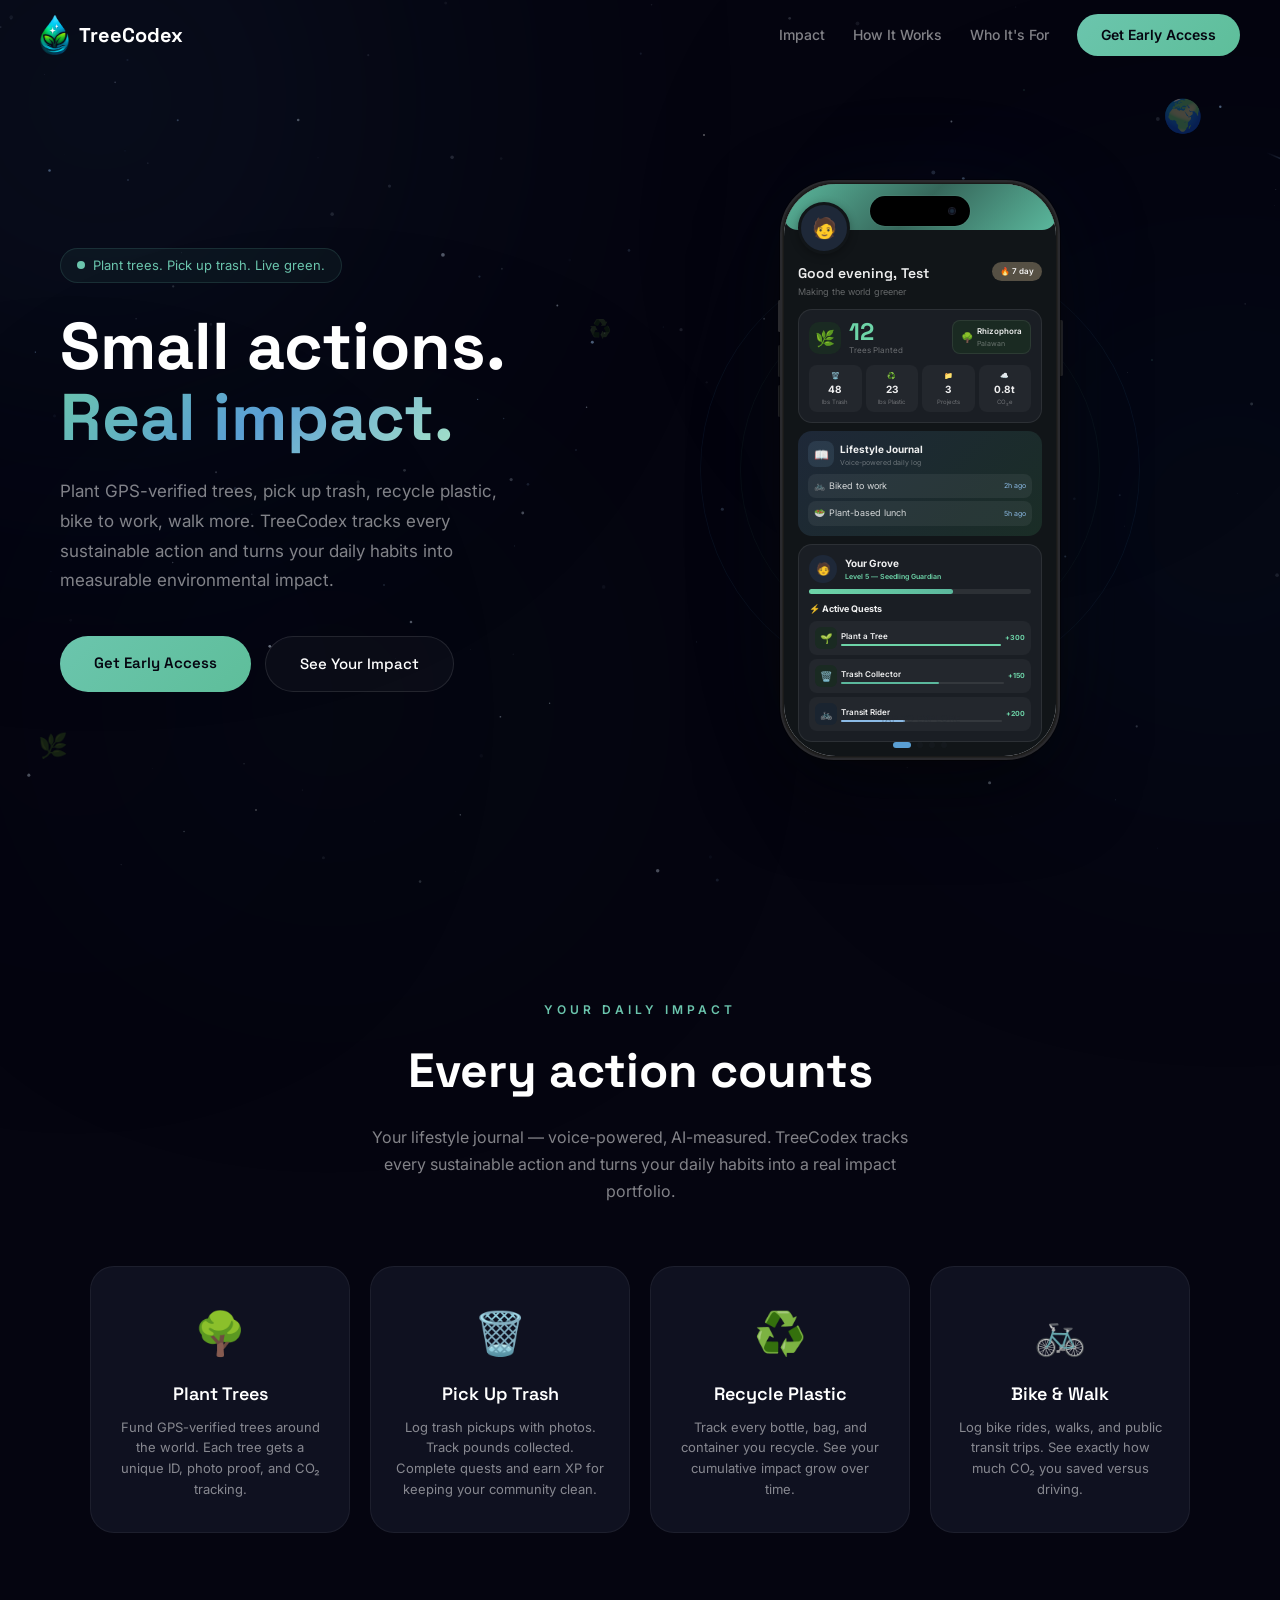
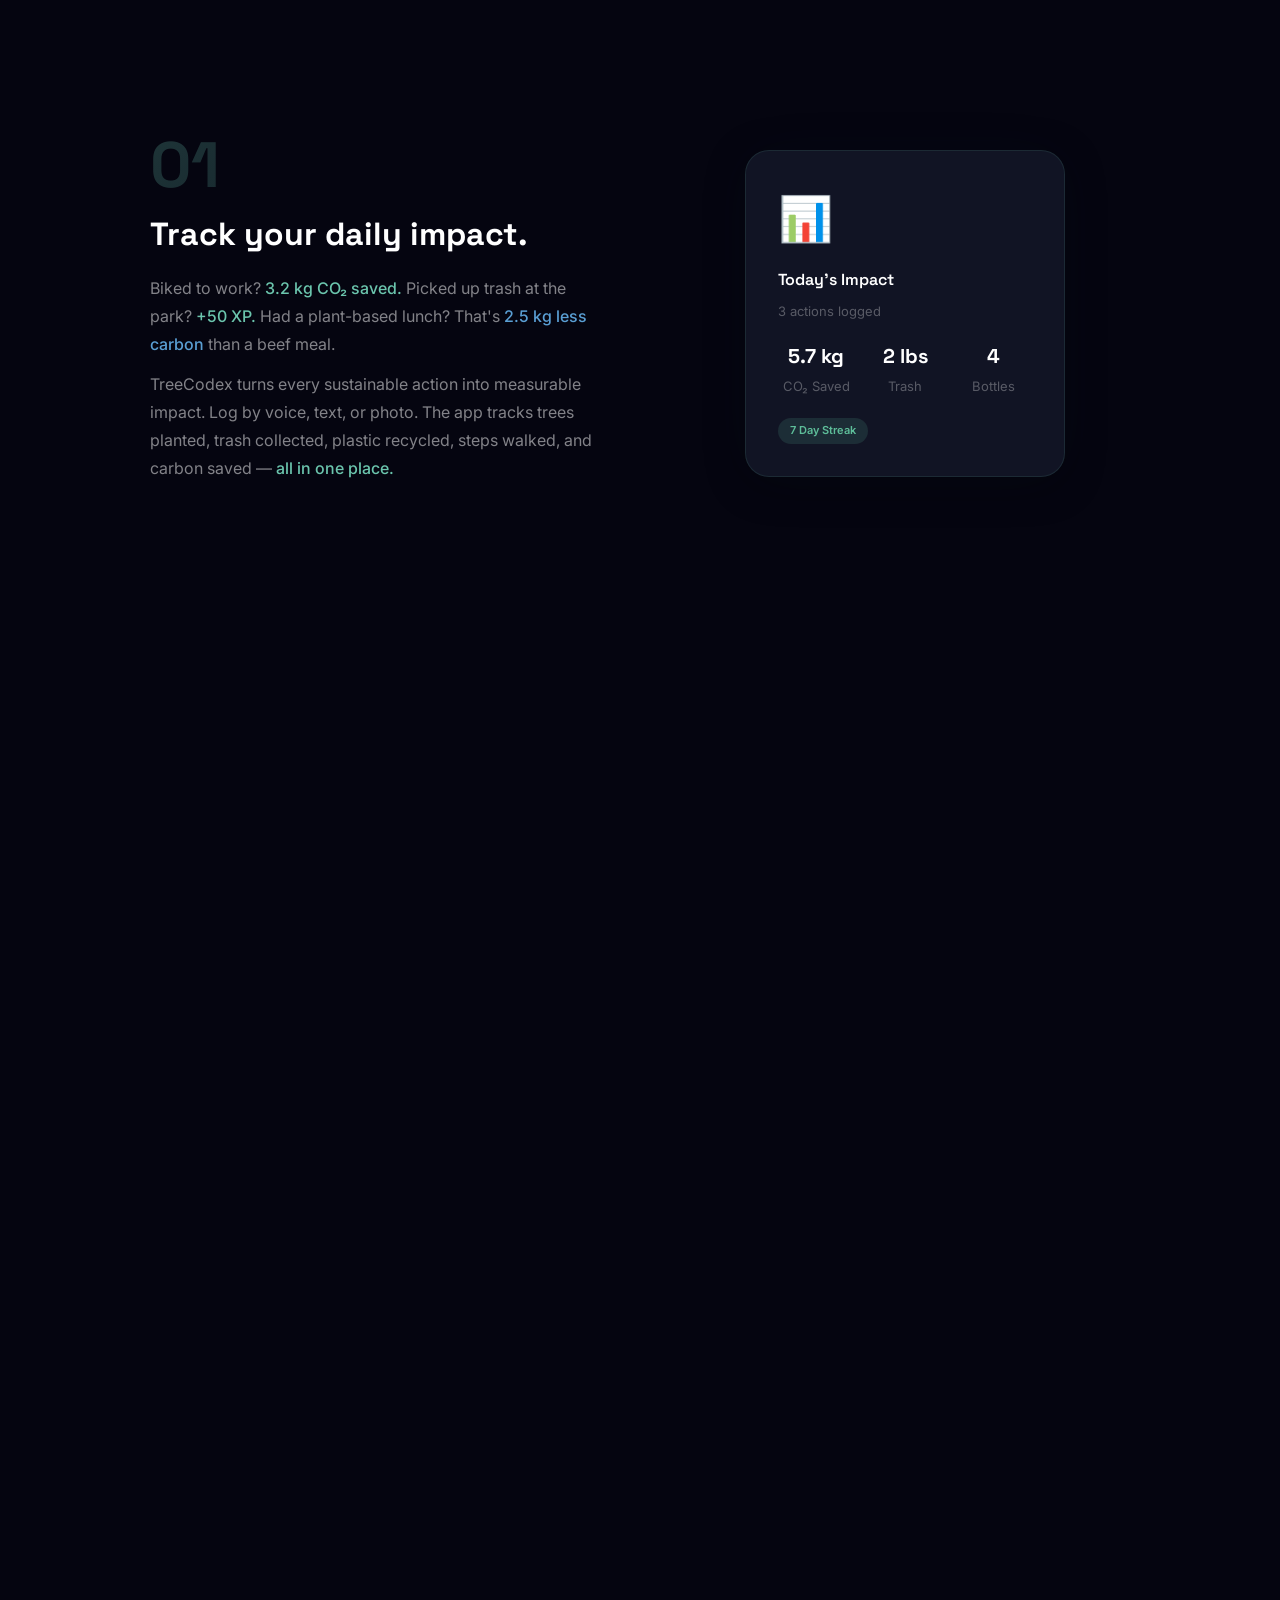
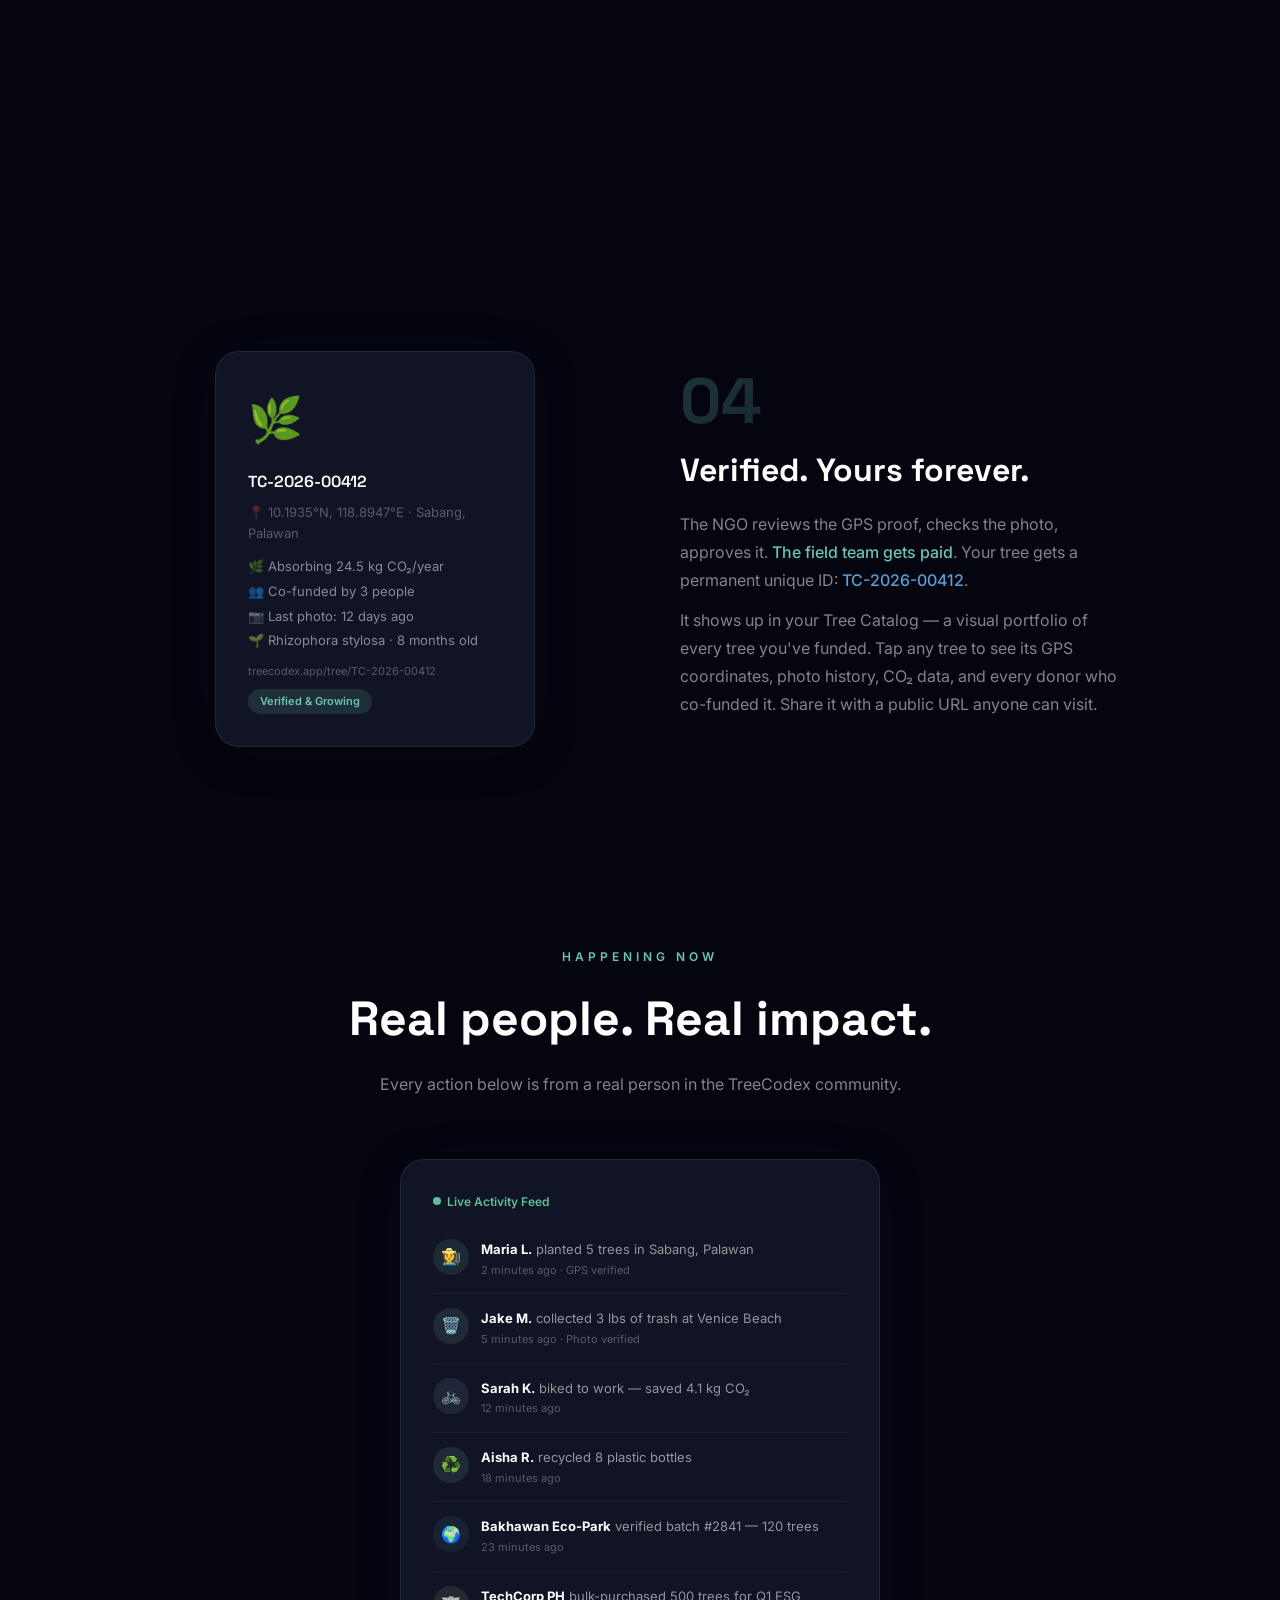
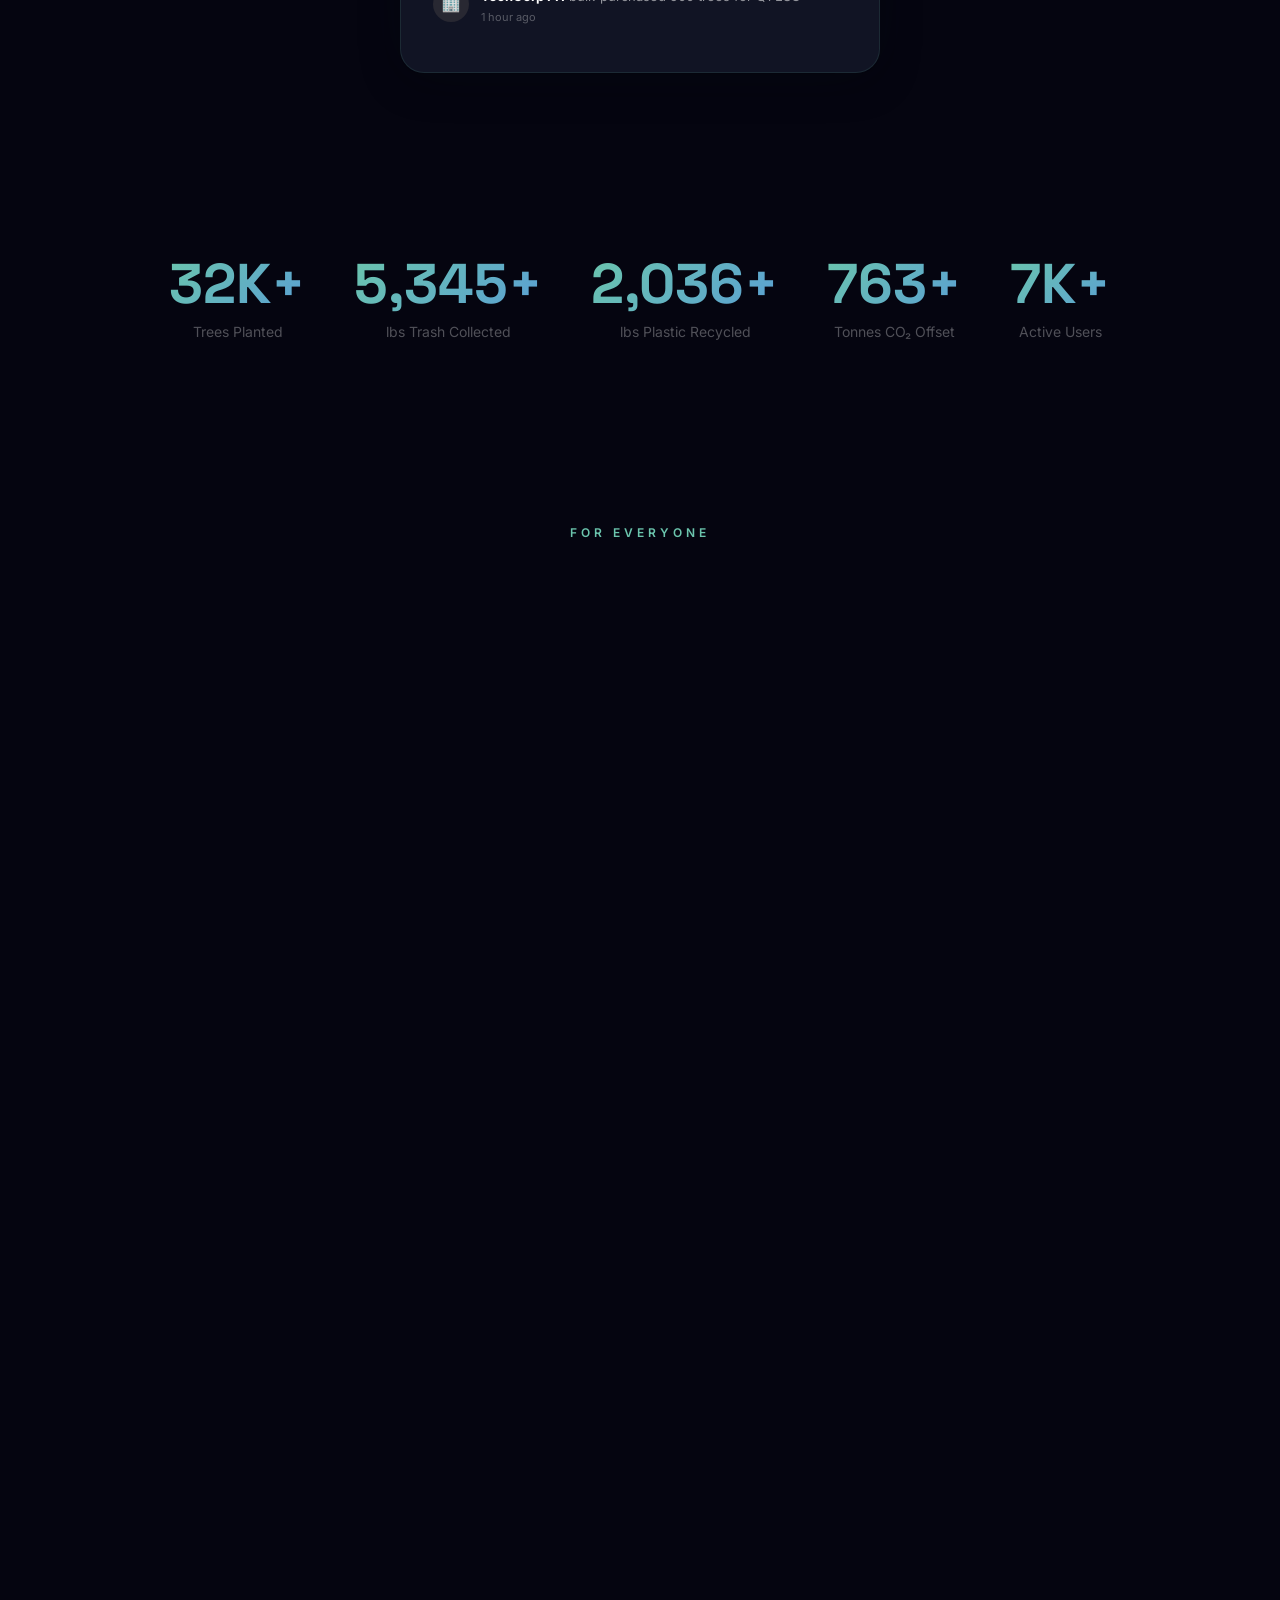
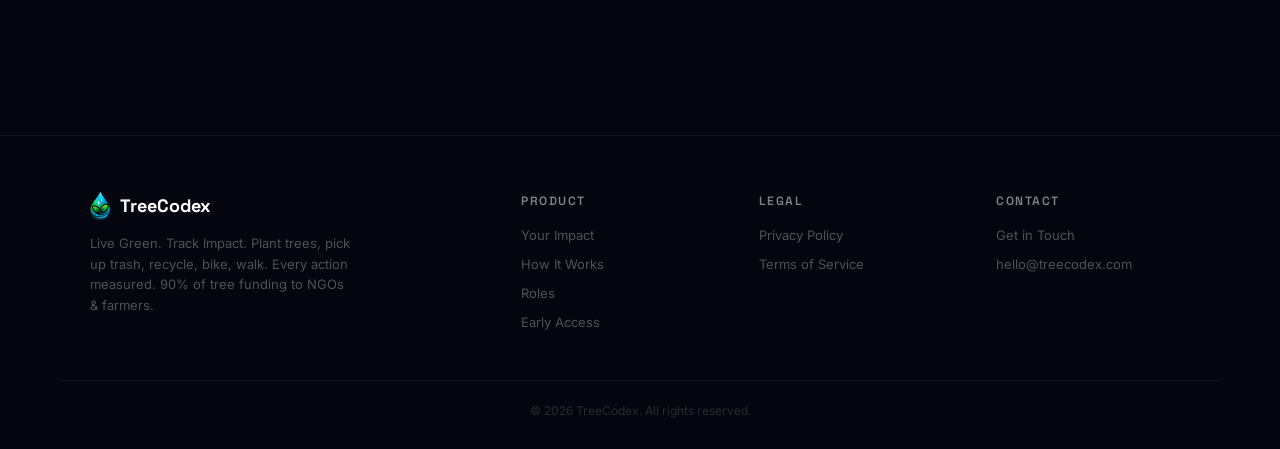
==== commit 00de9d6b: "remove earthsama, align privacy, hello@treecodex.com" ====
--- a/index.html
+++ b/index.html
@@ -741,7 +741,7 @@
     <h2>Your daily habits are the planet's future.</h2>
     <p>Plant trees. Pick up trash. Recycle. Walk more. Every action tracked. Every impact measured. 90% of tree funding goes to NGOs and farmers.</p>
     <div style="display:flex;justify-content:center;gap:14px;flex-wrap:wrap;position:relative">
-      <a href="mailto:uynghiem@earthsama.com?subject=TreeCodex%20Early%20Access%20Request&body=Hi%2C%20I'd%20like%20to%20request%20early%20access%20to%20TreeCodex." class="btn-primary" style="font-size:17px;padding:18px 44px">Request Early Access →</a>
+      <a href="mailto:hello@treecodex.com?subject=TreeCodex%20Early%20Access%20Request&body=Hi%2C%20I'd%20like%20to%20request%20early%20access%20to%20TreeCodex." class="btn-primary" style="font-size:17px;padding:18px 44px">Request Early Access →</a>
     </div>
   </div>
 </section>
@@ -755,7 +755,7 @@
     </div>
     <div class="footer-col"><h4>Product</h4><a href="#impact">Your Impact</a><a href="#story">How It Works</a><a href="#roles">Roles</a><a href="#download">Early Access</a></div>
     <div class="footer-col"><h4>Legal</h4><a href="privacy.html">Privacy Policy</a><a href="terms.html">Terms of Service</a></div>
-    <div class="footer-col"><h4>Contact</h4><a href="contact.html">Get in Touch</a><a href="mailto:uynghiem@earthsama.com">uynghiem@earthsama.com</a></div>
+    <div class="footer-col"><h4>Contact</h4><a href="contact.html">Get in Touch</a><a href="mailto:hello@treecodex.com">hello@treecodex.com</a></div>
   </div>
   <div class="footer-bottom">&copy; 2026 TreeCodex. All rights reserved.</div>
 </footer>
